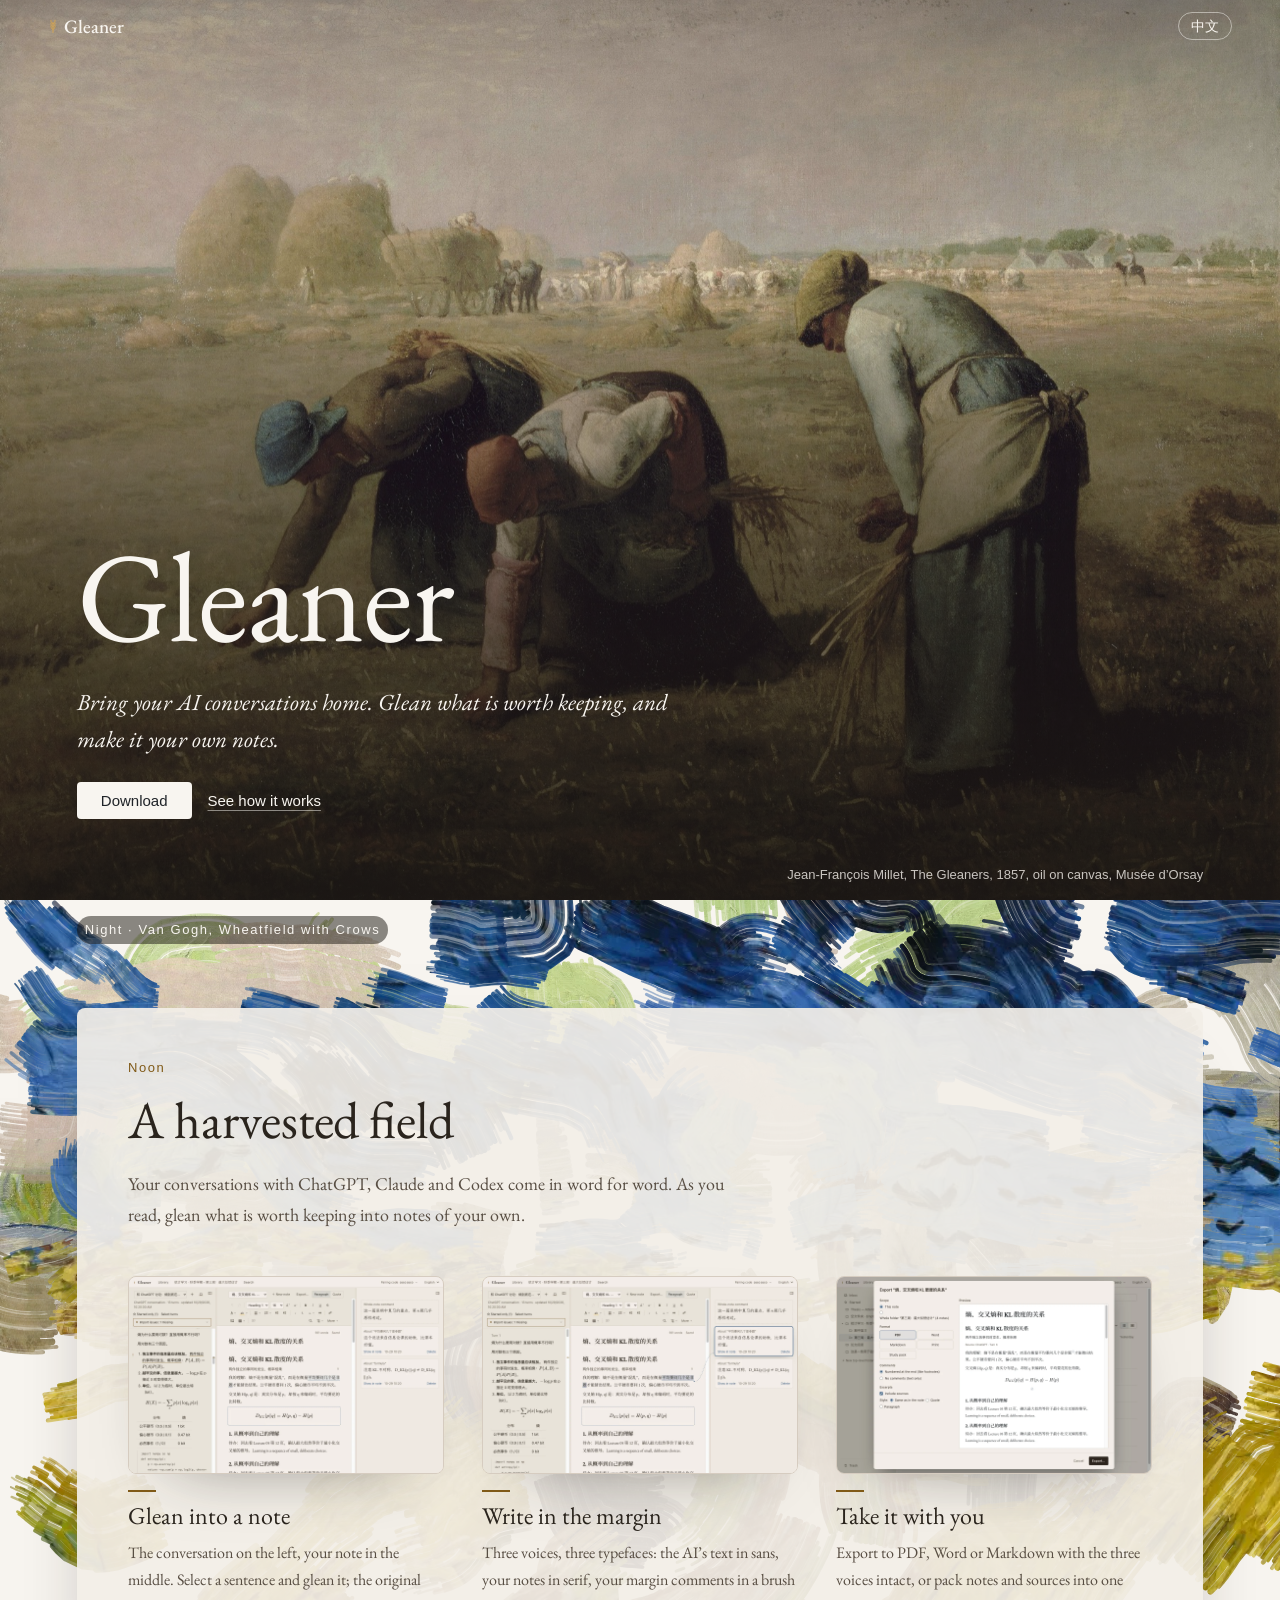
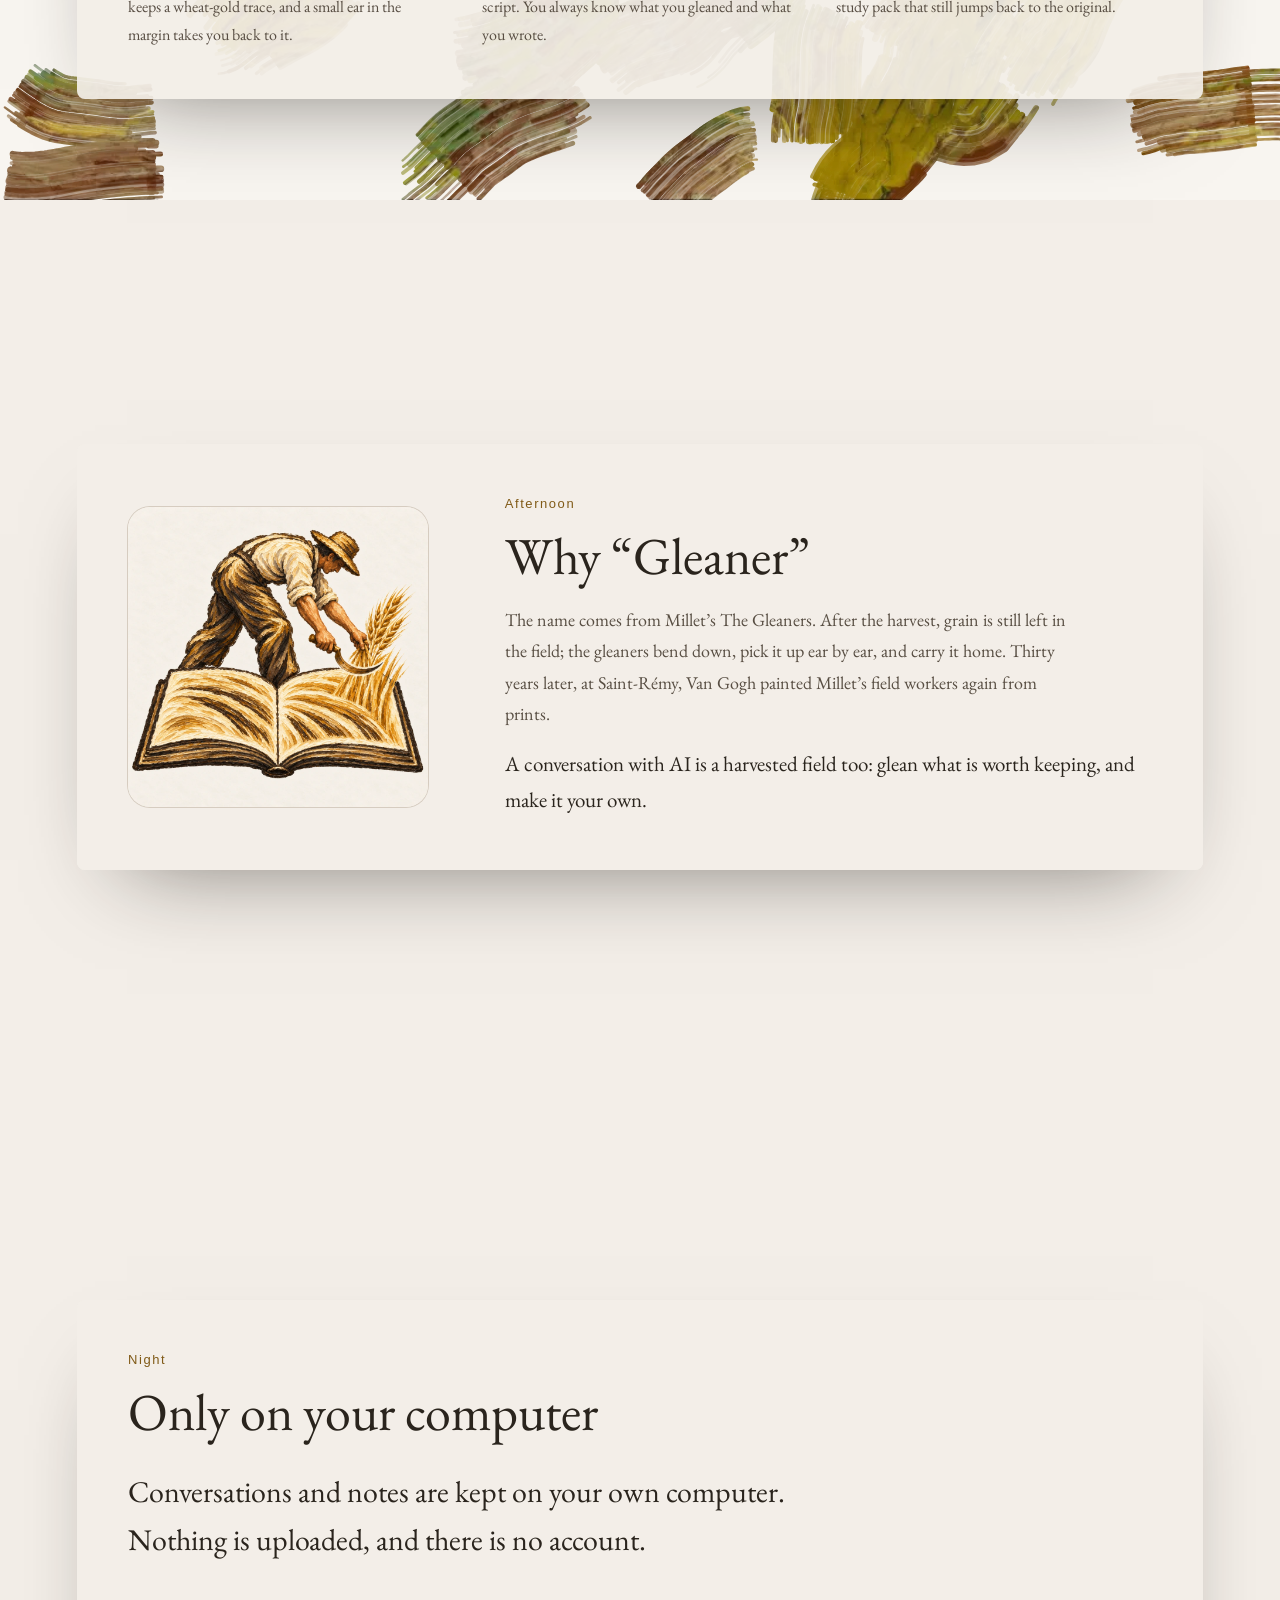
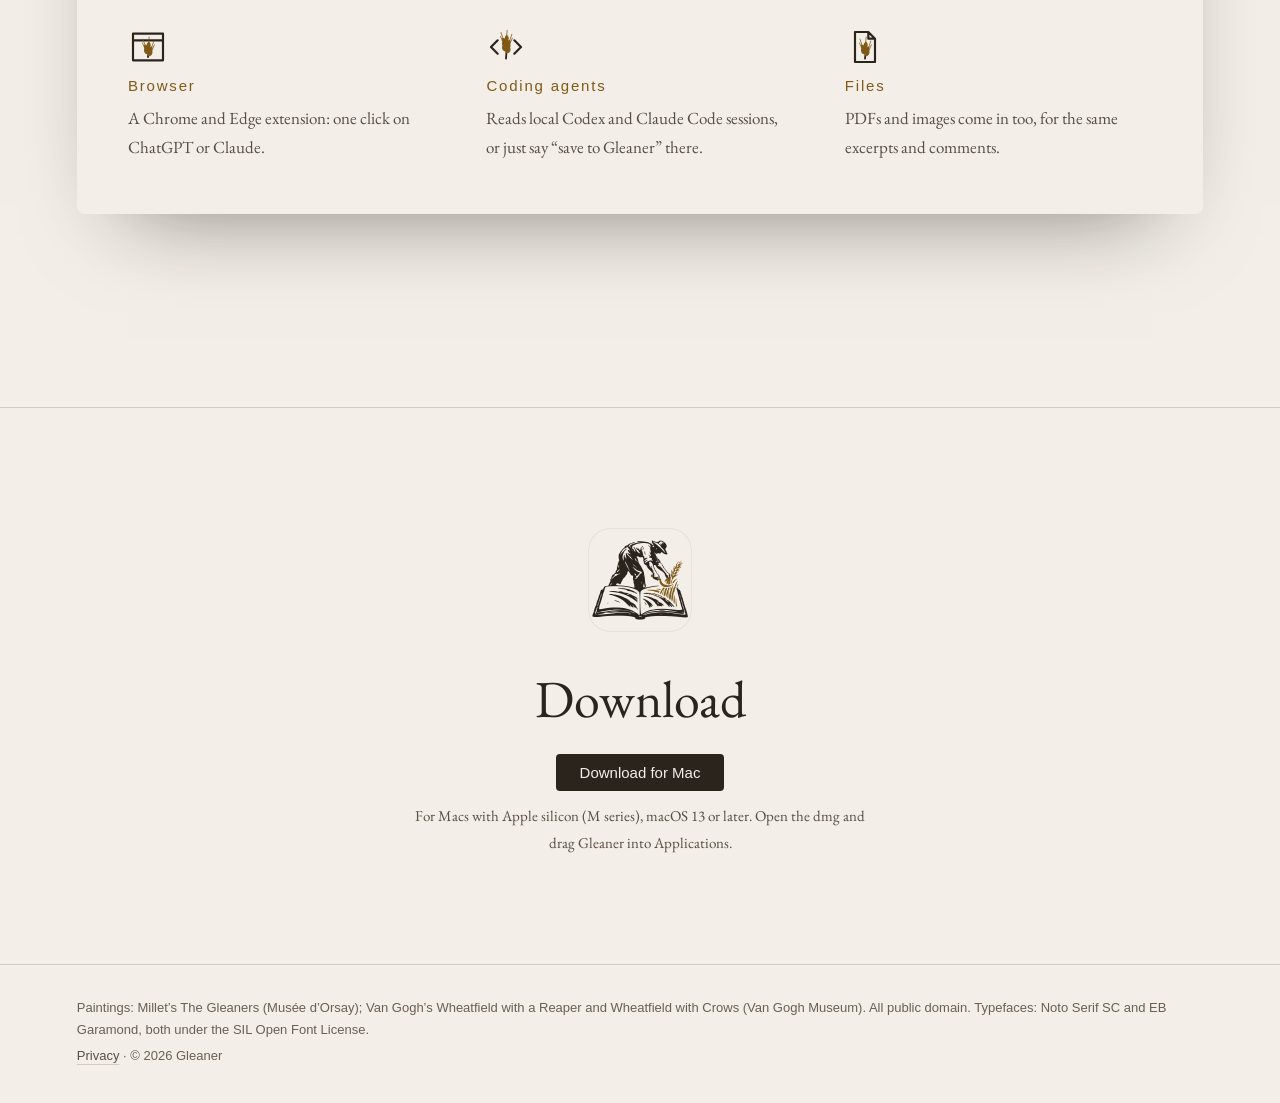
==== index.html @ 87c7005b "Gleaner website and README" ====
<!doctype html>
<html lang="zh-CN" data-lang="zh">
<head>
<meta charset="utf-8">
<meta name="viewport" content="width=device-width, initial-scale=1">
<title>Gleaner · 拾穗</title>
<meta name="description" content="把和 AI 的对话收回来，拾起值得留下的部分，变成你自己的笔记。Bring your AI conversations home. Glean what is worth keeping, and make it your own notes.">
<link rel="icon" type="image/png" href="img/favicon.png">
<link rel="stylesheet" href="fonts.css">
<link rel="stylesheet" href="tokens.css">
<link rel="stylesheet" href="site.css">
<script src="lang.js" defer></script>
<script src="art.js" defer></script>
<script src="site.js" defer></script>
</head>
<body>
<a class="skip" href="#main"><span lang="zh-CN">跳到正文</span><span lang="en">Skip to content</span></a>

<header class="top">
  <a class="mark" href="#top" aria-label="Gleaner">
    <svg class="ear" viewBox="0 0 14 20" aria-hidden="true"><path d="M7 19V5M7 7c-2-1-3-3-3-5M7 7c2-1 3-3 3-5M7 11c-2-1-3-3-3-5M7 11c2-1 3-3 3-5M7 15c-2-1-3-3-3-5M7 15c2-1 3-3 3-5"/></svg>
    <span>Gleaner</span>
  </a>
  <button class="lang" type="button" data-switch>
    <span lang="zh-CN">English</span><span lang="en">中文</span>
  </button>
</header>

<main id="main">
  <!-- ① 画和名字：按访客的当地时间选画，刷毛笔触画出来（D8 第二轮 R5） -->
  <section class="hero" id="top">
    <figure class="plate">
      <img src="img/gleaners.jpg" width="1800" height="1346" alt="">
      <canvas aria-hidden="true"></canvas>
      <span class="light" aria-hidden="true"></span>
      <figcaption data-caption>
        <span lang="zh-CN">让-弗朗索瓦·米勒，《拾穗者》，1857 年，布面油画，奥赛博物馆</span>
        <span lang="en">Jean-François Millet, The Gleaners, 1857, oil on canvas, Musée d’Orsay</span>
      </figcaption>
    </figure>
    <div class="hero-text">
      <h1>Gleaner<span class="sub" lang="zh-CN">拾穗</span></h1>
      <p class="lede">
        <span lang="zh-CN">把和 AI 的对话收回来，<br>拾起值得留下的部分，<br>变成你自己的笔记。</span>
        <span lang="en">Bring your AI conversations home. Glean what is worth keeping, and make it your own notes.</span>
      </p>
      <p class="actions">
        <a class="btn" href="#download"><span lang="zh-CN">下载</span><span lang="en">Download</span></a>
        <a class="link" href="#glean"><span lang="zh-CN">看看怎么用</span><span lang="en">See how it works</span></a>
      </p>
    </div>
  </section>

  <!-- ②③④ 田里的一天：往下滚时画固定在背后，正午、午后、夜三幅依次刷在前一幅上 -->
  <section class="day" id="glean" aria-labelledby="glean-title">
    <div class="day-sticky" aria-hidden="true">
      <canvas></canvas>
      <p class="day-time"></p>
    </div>
    <div class="day-panels">
    <div class="day-panel" data-day="noon">
      <div class="day-card">
        <p class="day-kicker"><span lang="zh-CN">正午</span><span lang="en">Noon</span></p>
        <h2 id="glean-title"><span lang="zh-CN">收割过的田</span><span lang="en">A harvested field</span></h2>
    <p class="intro" data-reveal>
      <span lang="zh-CN">和 ChatGPT、Claude、Codex 的对话，原样收进来。读的时候，把值得留下的拾进自己的笔记。</span>
      <span lang="en">Your conversations with ChatGPT, Claude and Codex come in word for word. As you read, glean what is worth keeping into notes of your own.</span>
    </p>
    <div class="steps">
    <article class="step reveal">
      <button class="shot" type="button">
        <img lang="zh-CN" src="img/gleaned-zh.webp" width="1280" height="800" loading="lazy" alt="左栏是导入的对话，中间是笔记，拾过的句子下面有一道麦金线">
        <img lang="en" src="img/gleaned-en.webp" width="1280" height="800" loading="lazy" alt="The imported conversation on the left, the note in the middle; gleaned sentences carry a wheat-gold line">
      </button>
      <div class="say">
        <h3><span lang="zh-CN">拾进笔记</span><span lang="en">Glean into a note</span></h3>
        <p data-reveal>
          <span lang="zh-CN">左边是原来的对话，中间是你的笔记。选中一句拾进来，原句留一道麦色的光；拾过的地方，页边多一穗麦，随时跳回原文。</span>
          <span lang="en">The conversation on the left, your note in the middle. Select a sentence and glean it; the original keeps a wheat-gold trace, and a small ear in the margin takes you back to it.</span>
        </p>
      </div>
    </article>
    <article class="step reveal">
      <button class="shot" type="button">
        <img lang="zh-CN" src="img/annotations-zh.webp" width="1280" height="800" loading="lazy" alt="右栏是备注，用楷体写在页边，连着笔记里的那一句">
        <img lang="en" src="img/annotations-en.webp" width="1280" height="800" loading="lazy" alt="Comments in the right margin, linked to the sentence they are about">
      </button>
      <div class="say">
        <h3><span lang="zh-CN">写在页边</span><span lang="en">Write in the margin</span></h3>
        <p data-reveal>
          <span lang="zh-CN">三种字各有分工：AI 的原文用黑体，你的笔记用宋体，页边的备注用楷体。一眼就分得清哪些是拾来的，哪些是自己的。</span>
          <span lang="en">Three voices, three typefaces: the AI’s text in sans, your notes in serif, your margin comments in a brush script. You always know what you gleaned and what you wrote.</span>
        </p>
      </div>
    </article>
    <article class="step reveal">
      <button class="shot" type="button">
        <img lang="zh-CN" src="img/export-zh.webp" width="1280" height="800" loading="lazy" alt="导出窗口：左边选格式，右边是排好的预览">
        <img lang="en" src="img/export-en.webp" width="1280" height="800" loading="lazy" alt="The export window: choose a format on the left, a typeset preview on the right">
      </button>
      <div class="say">
        <h3><span lang="zh-CN">带走</span><span lang="en">Take it with you</span></h3>
        <p data-reveal>
          <span lang="zh-CN">导出成 PDF、Word 或 Markdown，三种字跟着走；也可以打包成一个学习笔记包，别人打开还能跳回原文。</span>
          <span lang="en">Export to PDF, Word or Markdown with the three voices intact, or pack notes and sources into one study pack that still jumps back to the original.</span>
        </p>
      </div>
    </article>
    </div>
      </div>
    </div>
    <div class="day-panel" data-day="afternoon">
      <div class="day-card">
        <section class="name reveal" aria-labelledby="name-title">
    <img class="brand" src="img/brand.webp" width="1024" height="1024" loading="lazy" alt="">
    <div>
      <p class="day-kicker"><span lang="zh-CN">午后</span><span lang="en">Afternoon</span></p>
      <h2 id="name-title"><span lang="zh-CN">为什么叫拾穗</span><span lang="en">Why “Gleaner”</span></h2>
      <p class="story" data-reveal>
        <span lang="zh-CN">名字来自米勒的《拾穗者》。收割过后，田里还留着麦穗，拾穗的人弯下腰，一穗一穗拾起来，带回自己的地方。三十年后，梵高在圣雷米照着米勒的版画，又画了一遍田里劳作的人。</span>
        <span lang="en">The name comes from Millet’s The Gleaners. After the harvest, grain is still left in the field; the gleaners bend down, pick it up ear by ear, and carry it home. Thirty years later, at Saint-Rémy, Van Gogh painted Millet’s field workers again from prints.</span>
      </p>
      <p class="story kai" data-reveal>
        <span lang="zh-CN">和 AI 的对话也是一片收割过的田：在这里拾起值得留下的，变成你自己的笔记。</span>
        <span lang="en">A conversation with AI is a harvested field too: glean what is worth keeping, and make it your own.</span>
      </p>
    </div>
        </section>
      </div>
    </div>
    <div class="day-panel" data-day="night">
      <div class="day-card">
        <div class="local reveal">
        <p class="day-kicker"><span lang="zh-CN">夜</span><span lang="en">Night</span></p>
        <h2 id="local-title"><span lang="zh-CN">只在你的电脑上</span><span lang="en">Only on your computer</span></h2>
    <p class="big" data-reveal>
      <span lang="zh-CN">对话和笔记都存在你自己的电脑里，不上传到任何服务器，不需要注册。</span>
      <span lang="en">Conversations and notes are kept on your own computer. Nothing is uploaded, and there is no account.</span>
    </p>
    <ul class="ways">
      <li>
        <svg class="way-icon" viewBox="0 0 24 24" aria-hidden="true"><path class="ic" d="M3 4h18v16H3zM3 8h18"/><g transform="rotate(0 12 18)"><path class="st" d="M12 18Q12.7 14.0 12.3 11.2"/><path class="aw" d="M10.3 11.10l-1.3 -3.8M14.2 12.20l1.3 -3.8"/><path class="aw" d="M10.3 13.40l-1.6 -3.8M14.2 14.50l1.6 -3.8"/><path class="k" style="--i:0" transform="translate(12.45 17.05) rotate(34)" d="M0 0C1.15 -.55 1 -2.3 0 -3.1C-1 -2.3 -1.15 -.55 0 0Z"/><path class="k" style="--i:1" transform="translate(11.85 15.90) rotate(-34)" d="M0 0C1.15 -.55 1 -2.3 0 -3.1C-1 -2.3 -1.15 -.55 0 0Z"/><path class="k" style="--i:2" transform="translate(12.45 14.75) rotate(34)" d="M0 0C1.15 -.55 1 -2.3 0 -3.1C-1 -2.3 -1.15 -.55 0 0Z"/><path class="k" style="--i:3" transform="translate(11.85 13.60) rotate(-34)" d="M0 0C1.15 -.55 1 -2.3 0 -3.1C-1 -2.3 -1.15 -.55 0 0Z"/><path class="k" style="--i:4" transform="translate(12.30 12.40) rotate(4)" d="M0 0C1.15 -.55 1 -2.3 0 -3.1C-1 -2.3 -1.15 -.55 0 0Z"/><path class="aw" d="M12.4 9.40l.3 -3.4"/></g></svg>
        <h3><span lang="zh-CN">浏览器</span><span lang="en">Browser</span></h3>
        <p><span lang="zh-CN">Chrome、Edge 扩展：在 ChatGPT、Claude 网页上点一下导入。</span><span lang="en">A Chrome and Edge extension: one click on ChatGPT or Claude.</span></p>
      </li>
      <li>
        <svg class="way-icon" viewBox="0 0 24 24" aria-hidden="true"><path class="ic" d="M7 8l-4 4 4 4M17 8l4 4-4 4"/><g transform="rotate(0 12 19)"><path class="st" d="M12 19Q12.7 12.5 12.3 7.2"/><path class="aw" d="M10.3 7.10l-1.3 -3.8M14.2 8.20l1.3 -3.8"/><path class="aw" d="M10.3 9.40l-1.6 -3.8M14.2 10.50l1.6 -3.8"/><path class="k" style="--i:0" transform="translate(12.45 15.35) rotate(34)" d="M0 0C1.15 -.55 1 -2.3 0 -3.1C-1 -2.3 -1.15 -.55 0 0Z"/><path class="k" style="--i:1" transform="translate(11.85 14.20) rotate(-34)" d="M0 0C1.15 -.55 1 -2.3 0 -3.1C-1 -2.3 -1.15 -.55 0 0Z"/><path class="k" style="--i:2" transform="translate(12.45 13.05) rotate(34)" d="M0 0C1.15 -.55 1 -2.3 0 -3.1C-1 -2.3 -1.15 -.55 0 0Z"/><path class="k" style="--i:3" transform="translate(11.85 11.90) rotate(-34)" d="M0 0C1.15 -.55 1 -2.3 0 -3.1C-1 -2.3 -1.15 -.55 0 0Z"/><path class="k" style="--i:4" transform="translate(12.45 10.75) rotate(34)" d="M0 0C1.15 -.55 1 -2.3 0 -3.1C-1 -2.3 -1.15 -.55 0 0Z"/><path class="k" style="--i:5" transform="translate(11.85 9.60) rotate(-34)" d="M0 0C1.15 -.55 1 -2.3 0 -3.1C-1 -2.3 -1.15 -.55 0 0Z"/><path class="k" style="--i:6" transform="translate(12.30 8.40) rotate(4)" d="M0 0C1.15 -.55 1 -2.3 0 -3.1C-1 -2.3 -1.15 -.55 0 0Z"/><path class="aw" d="M12.4 5.40l.3 -3.4"/></g></svg>
        <h3><span lang="zh-CN">编程助手</span><span lang="en">Coding agents</span></h3>
        <p><span lang="zh-CN">读本机的 Codex、Claude Code 会话；在里面说"存到拾穗"也行。</span><span lang="en">Reads local Codex and Claude Code sessions, or just say “save to Gleaner” there.</span></p>
      </li>
      <li>
        <svg class="way-icon" viewBox="0 0 24 24" aria-hidden="true"><path class="ic" d="M6 3h8l4 4v14H6zM14 3v4h4"/><g transform="rotate(0 12 19)"><path class="st" d="M12 19Q12.7 14.5 12.3 11.2"/><path class="aw" d="M10.3 11.10l-1.3 -3.8M14.2 12.20l1.3 -3.8"/><path class="aw" d="M10.3 13.40l-1.6 -3.8M14.2 14.50l1.6 -3.8"/><path class="k" style="--i:0" transform="translate(12.45 17.05) rotate(34)" d="M0 0C1.15 -.55 1 -2.3 0 -3.1C-1 -2.3 -1.15 -.55 0 0Z"/><path class="k" style="--i:1" transform="translate(11.85 15.90) rotate(-34)" d="M0 0C1.15 -.55 1 -2.3 0 -3.1C-1 -2.3 -1.15 -.55 0 0Z"/><path class="k" style="--i:2" transform="translate(12.45 14.75) rotate(34)" d="M0 0C1.15 -.55 1 -2.3 0 -3.1C-1 -2.3 -1.15 -.55 0 0Z"/><path class="k" style="--i:3" transform="translate(11.85 13.60) rotate(-34)" d="M0 0C1.15 -.55 1 -2.3 0 -3.1C-1 -2.3 -1.15 -.55 0 0Z"/><path class="k" style="--i:4" transform="translate(12.30 12.40) rotate(4)" d="M0 0C1.15 -.55 1 -2.3 0 -3.1C-1 -2.3 -1.15 -.55 0 0Z"/><path class="aw" d="M12.4 9.40l.3 -3.4"/></g></svg>
        <h3><span lang="zh-CN">文件</span><span lang="en">Files</span></h3>
        <p><span lang="zh-CN">PDF 和图片也能放进来，同样摘录、写备注。</span><span lang="en">PDFs and images come in too, for the same excerpts and comments.</span></p>
      </li>
    </ul>
        </div>
      </div>
    </div>
    </div>
  </section>

  <!-- ⑤ 下载 -->
  <section class="download reveal" id="download" aria-labelledby="download-title">
    <img class="icon" src="img/icon.png" width="1024" height="1024" loading="lazy" alt="">
    <h2 id="download-title"><span lang="zh-CN">下载</span><span lang="en">Download</span></h2>
    <!-- 上线前显示"即将推出"；SITE_LIVE=1 构建时（site/build.mjs）换成下载按钮，直接下载公开发布仓库最新版本的 dmg -->
    <div class="get" data-get>
      <a class="btn" data-releases href="https://github.com/Thomas-Melonesoda/gleaner/releases/latest/download/Gleaner-arm64.dmg"><span lang="zh-CN">下载 Mac 版</span><span lang="en">Download for Mac</span></a>
      <p class="get-note">
        <span lang="zh-CN">适用于 Apple 芯片（M 系列）的 Mac，macOS 13 或更新。下载后打开 dmg，把拾穗拖进"应用程序"。</span>
        <span lang="en">For Macs with Apple silicon (M series), macOS 13 or later. Open the dmg and drag Gleaner into Applications.</span>
      </p>
    </div>
  </section>
</main>

<!-- 点截图放大看：浏览器自带的 <dialog>，按 Esc、点任意处或"关闭"都能关 -->
<dialog class="zoom">
  <img alt="">
  <button class="zoom-close" type="button"><span lang="zh-CN">关闭</span><span lang="en">Close</span></button>
</dialog>

<footer class="foot">
  <p>
    <span lang="zh-CN">画：米勒《拾穗者》（奥赛博物馆）；梵高《麦田与收割者》《麦田群鸦》（梵高博物馆）。均为公共领域。字体：思源宋体、EB Garamond，均为 SIL Open Font License。</span>
    <span lang="en">Paintings: Millet’s The Gleaners (Musée d’Orsay); Van Gogh’s Wheatfield with a Reaper and Wheatfield with Crows (Van Gogh Museum). All public domain. Typefaces: Noto Serif SC and EB Garamond, both under the SIL Open Font License.</span>
  </p>
  <p><a class="link" href="privacy.html"><span lang="zh-CN">隐私说明</span><span lang="en">Privacy</span></a> · © 2026 Gleaner</p>
</footer>
</body>
</html>
---- fonts.css ----
/* noto-serif-sc-[4]-400-normal */
@font-face {
  font-family: 'Noto Serif SC';
  font-style: normal;
  font-display: swap;
  font-weight: 400;
  src: url(./fonts/noto-serif-sc/noto-serif-sc-4-400-normal.woff2) format('woff2');
  unicode-range: U+1f1e9-1f1f5,U+1f1f7-1f1ff,U+1f21a,U+1f232,U+1f234-1f237,U+1f250-1f251,U+1f300,U+1f302-1f308,U+1f30a-1f311,U+1f315,U+1f319-1f320,U+1f324,U+1f327,U+1f32a,U+1f32c-1f32d,U+1f330-1f357,U+1f359-1f37e;
}

/* noto-serif-sc-[5]-400-normal */
@font-face {
  font-family: 'Noto Serif SC';
  font-style: normal;
  font-display: swap;
  font-weight: 400;
  src: url(./fonts/noto-serif-sc/noto-serif-sc-5-400-normal.woff2) format('woff2');
  unicode-range: U+fee3,U+fef3,U+ff03-ff04,U+ff07,U+ff0a,U+ff17-ff19,U+ff1c-ff1d,U+ff20-ff3a,U+ff3c,U+ff3e-ff5b,U+ff5d,U+ff61-ff65,U+ff67-ff6a,U+ff6c,U+ff6f-ff78,U+ff7a-ff7d,U+ff80-ff84,U+ff86,U+ff89-ff8e,U+ff92,U+ff97-ff9b,U+ff9d-ff9f,U+ffe0-ffe4,U+ffe6,U+ffe9,U+ffeb,U+ffed,U+fffc,U+1f004,U+1f170-1f171,U+1f192-1f195,U+1f198-1f19a,U+1f1e6-1f1e8;
}

/* noto-serif-sc-[6]-400-normal */
@font-face {
  font-family: 'Noto Serif SC';
  font-style: normal;
  font-display: swap;
  font-weight: 400;
  src: url(./fonts/noto-serif-sc/noto-serif-sc-6-400-normal.woff2) format('woff2');
  unicode-range: U+f0a7,U+f0b2,U+f0b7,U+f0c9,U+f0d8,U+f0da,U+f0dc-f0dd,U+f0e0,U+f0e6,U+f0eb,U+f0fc,U+f101,U+f104-f105,U+f107,U+f10b,U+f11b,U+f14b,U+f18a,U+f193,U+f1d6-f1d7,U+f244,U+f27a,U+f296,U+f2ae,U+f471,U+f4b3,U+f610-f611,U+f880-f881,U+f8ec,U+f8f5,U+f8ff,U+f901,U+f90a,U+f92c-f92d,U+f934,U+f937,U+f941,U+f965,U+f967,U+f969,U+f96b,U+f96f,U+f974,U+f978-f979,U+f97e,U+f981,U+f98a,U+f98e,U+f997,U+f99c,U+f9b2,U+f9b5,U+f9ba,U+f9be,U+f9ca,U+f9d0-f9d1,U+f9dd,U+f9e0-f9e1,U+f9e4,U+f9f7,U+fa00-fa01,U+fa08,U+fa0a,U+fa11,U+fb01-fb02,U+fdfc,U+fe0e,U+fe30-fe31,U+fe33-fe44,U+fe49-fe52,U+fe54-fe57,U+fe59-fe66,U+fe68-fe6b,U+fe8e,U+fe92-fe93,U+feae,U+feb8,U+fecb-fecc,U+fee0;
}

/* noto-serif-sc-[21]-400-normal */
@font-face {
  font-family: 'Noto Serif SC';
  font-style: normal;
  font-display: swap;
  font-weight: 400;
  src: url(./fonts/noto-serif-sc/noto-serif-sc-21-400-normal.woff2) format('woff2');
  unicode-range: U+9f83,U+9f85-9f8d,U+9f90-9f91,U+9f94-9f96,U+9f98,U+9f9b-9f9c,U+9f9e,U+9fa0,U+9fa2,U+9ff0-9fff,U+a001,U+a007,U+a025,U+a046-a047,U+a057,U+a072,U+a078-a079,U+a083,U+a085,U+a100,U+a118,U+a132,U+a134,U+a1f4,U+a242,U+a4a6,U+a4aa,U+a4b0-a4b1,U+a4b3,U+a9c1-a9c2,U+ac00-ac01,U+ac04,U+ac08,U+ac10-ac11,U+ac13-ac16,U+ac19,U+ac1c-ac1d,U+ac24,U+ac70-ac71,U+ac74,U+ac77-ac78,U+ac80-ac81,U+ac83,U+ac8c,U+ac90,U+ac9f-aca0,U+aca8-aca9,U+acac,U+acb0,U+acbd,U+acc1,U+acc4,U+ace0-ace1,U+ace4,U+ace8,U+acf3,U+acf5,U+acfc-acfd,U+ad00,U+ad0c,U+ad11,U+ad1c,U+ad34,U+ad50,U+ad64,U+ad6c,U+ad70,U+ad74,U+ad7f,U+ad81,U+ad8c,U+adc0,U+adc8,U+addc,U+ade0,U+adf8-adf9,U+adfc,U+ae00,U+ae08-ae09,U+ae0b,U+ae30,U+ae34,U+ae38,U+ae40,U+ae4a,U+ae4c,U+ae54,U+ae68,U+aebc,U+aed8,U+af2c-af2d;
}

/* noto-serif-sc-[22]-400-normal */
@font-face {
  font-family: 'Noto Serif SC';
  font-style: normal;
  font-display: swap;
  font-weight: 400;
  src: url(./fonts/noto-serif-sc/noto-serif-sc-22-400-normal.woff2) format('woff2');
  unicode-range: U+9e30-9e33,U+9e35-9e3b,U+9e3e,U+9e40-9e44,U+9e46-9e4e,U+9e51,U+9e53,U+9e55-9e58,U+9e5a-9e5c,U+9e5e-9e63,U+9e66-9e6e,U+9e71,U+9e73,U+9e75,U+9e78-9e79,U+9e7c-9e7e,U+9e82,U+9e86-9e88,U+9e8b-9e8c,U+9e90-9e91,U+9e93,U+9e95,U+9e97,U+9e9d,U+9ea4-9ea5,U+9ea9-9eaa,U+9eb4-9eb5,U+9eb8-9eba,U+9ebc-9ebf,U+9ec3,U+9ec9,U+9ecd,U+9ed0,U+9ed2-9ed3,U+9ed5-9ed6,U+9ed9,U+9edc-9edd,U+9edf-9ee0,U+9ee2,U+9ee5,U+9ee7-9eea,U+9eef,U+9ef1,U+9ef3-9ef4,U+9ef6,U+9ef9,U+9efb-9efc,U+9efe,U+9f0b,U+9f0d,U+9f10,U+9f14,U+9f17,U+9f19,U+9f22,U+9f29,U+9f2c,U+9f2f,U+9f31,U+9f37,U+9f39,U+9f3d-9f3e,U+9f41,U+9f4a-9f4b,U+9f51-9f52,U+9f61-9f63,U+9f66-9f67,U+9f80-9f81;
}

/* noto-serif-sc-[23]-400-normal */
@font-face {
  font-family: 'Noto Serif SC';
  font-style: normal;
  font-display: swap;
  font-weight: 400;
  src: url(./fonts/noto-serif-sc/noto-serif-sc-23-400-normal.woff2) format('woff2');
  unicode-range: U+9c82-9c83,U+9c85-9c8c,U+9c8e-9c92,U+9c94-9c9b,U+9c9e-9ca3,U+9ca5-9ca7,U+9ca9,U+9cab,U+9cad-9cae,U+9cb1-9cb7,U+9cb9-9cbd,U+9cbf-9cc0,U+9cc3,U+9cc5-9cc7,U+9cc9-9cd1,U+9cd3-9cda,U+9cdc-9cdd,U+9cdf,U+9ce1-9ce3,U+9ce5,U+9ce9,U+9cee-9cef,U+9cf3-9cf4,U+9cf6,U+9cfc-9cfd,U+9d02,U+9d08-9d09,U+9d12,U+9d1b,U+9d1e,U+9d26,U+9d28,U+9d37,U+9d3b,U+9d3f,U+9d51,U+9d59,U+9d5c-9d5d,U+9d5f-9d61,U+9d6c,U+9d70,U+9d72,U+9d7a,U+9d7e,U+9d84,U+9d89,U+9d8f,U+9d92,U+9daf,U+9db4,U+9db8,U+9dbc,U+9dc4,U+9dc7,U+9dc9,U+9dd7,U+9ddf,U+9df2,U+9df9-9dfa,U+9e0a,U+9e11,U+9e1a,U+9e1e,U+9e20,U+9e22,U+9e28-9e2c,U+9e2e-9e2f;
}

/* noto-serif-sc-[24]-400-normal */
@font-face {
  font-family: 'Noto Serif SC';
  font-style: normal;
  font-display: swap;
  font-weight: 400;
  src: url(./fonts/noto-serif-sc/noto-serif-sc-24-400-normal.woff2) format('woff2');
  unicode-range: U+9a80,U+9a83,U+9a85,U+9a88-9a8a,U+9a8d-9a8e,U+9a90,U+9a92-9a93,U+9a95-9a96,U+9a98-9a99,U+9a9b-9aa2,U+9aa5,U+9aa7,U+9aaf-9ab1,U+9ab5-9ab6,U+9ab9-9aba,U+9ac0-9ac4,U+9ac8,U+9acb-9acc,U+9ace-9acf,U+9ad1-9ad2,U+9ad9,U+9adf,U+9ae1,U+9ae3,U+9aea-9aeb,U+9aed-9aef,U+9af4,U+9af9,U+9afb,U+9b03-9b04,U+9b06,U+9b08,U+9b0d,U+9b0f-9b10,U+9b13,U+9b18,U+9b1a,U+9b1f,U+9b22-9b23,U+9b25,U+9b27-9b28,U+9b2a,U+9b2f,U+9b31-9b32,U+9b3b,U+9b43,U+9b46-9b49,U+9b4d-9b4e,U+9b51,U+9b56,U+9b58,U+9b5a,U+9b5c,U+9b5f,U+9b61-9b62,U+9b6f,U+9b77,U+9b80,U+9b88,U+9b8b,U+9b8e,U+9b91,U+9b9f-9ba0,U+9ba8,U+9baa-9bab,U+9bad-9bae,U+9bb0-9bb1,U+9bb8,U+9bc9-9bca,U+9bd3,U+9bd6,U+9bdb,U+9be8,U+9bf0-9bf1,U+9c02,U+9c10,U+9c15,U+9c24,U+9c2d,U+9c32,U+9c39,U+9c3b,U+9c40,U+9c47-9c49,U+9c53,U+9c57,U+9c64,U+9c72,U+9c77-9c78,U+9c7b,U+9c7f-9c80;
}

/* noto-serif-sc-[25]-400-normal */
@font-face {
  font-family: 'Noto Serif SC';
  font-style: normal;
  font-display: swap;
  font-weight: 400;
  src: url(./fonts/noto-serif-sc/noto-serif-sc-25-400-normal.woff2) format('woff2');
  unicode-range: U+98dd,U+98e1-98e2,U+98e7-98ea,U+98ec,U+98ee-98ef,U+98f2,U+98f4,U+98fc-98fe,U+9903,U+9905,U+9908,U+990a,U+990c-990d,U+9913-9914,U+9918,U+991a-991b,U+991e,U+9921,U+9928,U+992c,U+992e,U+9935,U+9938-9939,U+993d-993e,U+9945,U+994b-994c,U+9951-9952,U+9954-9955,U+9957,U+995e,U+9963,U+9966-9969,U+996b-996c,U+996f,U+9974-9975,U+9977-9979,U+997d-997e,U+9980-9981,U+9983-9984,U+9987,U+998a-998b,U+998d-9991,U+9993-9995,U+9997-9998,U+99a5,U+99ab,U+99ad-99ae,U+99b1,U+99b3-99b4,U+99bc,U+99bf,U+99c1,U+99c3-99c6,U+99cc,U+99d0,U+99d2,U+99d5,U+99db,U+99dd,U+99e1,U+99ed,U+99f1,U+99ff,U+9a01,U+9a03-9a04,U+9a0e-9a0f,U+9a11-9a13,U+9a19,U+9a1b,U+9a28,U+9a2b,U+9a30,U+9a32,U+9a37,U+9a40,U+9a45,U+9a4a,U+9a4d-9a4e,U+9a52,U+9a55,U+9a57,U+9a5a-9a5b,U+9a5f,U+9a62,U+9a65,U+9a69,U+9a6b,U+9a6e,U+9a75,U+9a77-9a7a,U+9a7d;
}

/* noto-serif-sc-[26]-400-normal */
@font-face {
  font-family: 'Noto Serif SC';
  font-style: normal;
  font-display: swap;
  font-weight: 400;
  src: url(./fonts/noto-serif-sc/noto-serif-sc-26-400-normal.woff2) format('woff2');
  unicode-range: U+975b-975c,U+9763,U+9765-9766,U+976c-976d,U+9773,U+9776,U+977a,U+977c,U+9784-9785,U+978e-978f,U+9791-9792,U+9794-9795,U+9798,U+979a,U+979e,U+97a3,U+97a5-97a6,U+97a8,U+97ab-97ac,U+97ae-97af,U+97b2,U+97b4,U+97c6,U+97cb-97cc,U+97d3,U+97d8,U+97dc,U+97e1,U+97ea-97eb,U+97ee,U+97fb,U+97fe-97ff,U+9801-9803,U+9805-9806,U+9808,U+980c,U+9810-9814,U+9817-9818,U+981e,U+9820-9821,U+9824,U+9828,U+982b-982d,U+9830,U+9834,U+9838-9839,U+983c,U+9846,U+984d-984f,U+9851-9852,U+9854-9855,U+9857-9858,U+985a-985b,U+9862-9863,U+9865,U+9867,U+986b,U+986f-9871,U+9877-9878,U+987c,U+9880,U+9883,U+9885,U+9889,U+988b-988f,U+9893-9895,U+9899-989b,U+989e-989f,U+98a1-98a2,U+98a5-98a7,U+98a9,U+98af,U+98b1,U+98b6,U+98ba,U+98be,U+98c3-98c4,U+98c6-98c8,U+98cf-98d6,U+98da-98db;
}

/* noto-serif-sc-[27]-400-normal */
@font-face {
  font-family: 'Noto Serif SC';
  font-style: normal;
  font-display: swap;
  font-weight: 400;
  src: url(./fonts/noto-serif-sc/noto-serif-sc-27-400-normal.woff2) format('woff2');
  unicode-range: U+95c4-95ca,U+95cc-95cd,U+95d4-95d6,U+95d8,U+95e1-95e2,U+95e9,U+95f0-95f1,U+95f3,U+95f6,U+95fc,U+95fe-95ff,U+9602-9604,U+9606-960d,U+960f,U+9611-9613,U+9615-9617,U+9619-961b,U+961d,U+9621,U+9628,U+962f,U+963c-963e,U+9641-9642,U+9649,U+9654,U+965b-965f,U+9661,U+9663,U+9665,U+9667-9668,U+966c,U+9670,U+9672-9674,U+9678,U+967a,U+967d,U+9682,U+9685,U+9688,U+968a,U+968d-968e,U+9695,U+9697-9698,U+969e,U+96a0,U+96a3-96a4,U+96a8,U+96aa,U+96b0-96b1,U+96b3-96b4,U+96b7-96b9,U+96bb-96bd,U+96c9,U+96cb,U+96ce,U+96d1-96d2,U+96d6,U+96d9,U+96db-96dc,U+96de,U+96e0,U+96e3,U+96e9,U+96eb,U+96f0-96f2,U+96f9,U+96ff,U+9701-9702,U+9705,U+9708,U+970a,U+970e-970f,U+9711,U+9719,U+9727,U+972a,U+972d,U+9730,U+973d,U+9742,U+9744,U+9748-9749,U+9750-9751,U+975a;
}

/* noto-serif-sc-[28]-400-normal */
@font-face {
  font-family: 'Noto Serif SC';
  font-style: normal;
  font-display: swap;
  font-weight: 400;
  src: url(./fonts/noto-serif-sc/noto-serif-sc-28-400-normal.woff2) format('woff2');
  unicode-range: U+94f5,U+94f7,U+94f9,U+94fb-94fd,U+94ff,U+9503-9504,U+9506-9507,U+9509-950a,U+950d-950f,U+9511-9518,U+951a-9520,U+9522,U+9528-952d,U+9530-953a,U+953c-953f,U+9543-9546,U+9548-9550,U+9552-9555,U+9557-955b,U+955d-9568,U+956a-956d,U+9570-9574,U+9583,U+9586,U+9589,U+958e-958f,U+9591-9592,U+9594,U+9598-9599,U+959e-95a0,U+95a2-95a6,U+95a8-95b2,U+95b4,U+95b8-95c3;
}

/* noto-serif-sc-[29]-400-normal */
@font-face {
  font-family: 'Noto Serif SC';
  font-style: normal;
  font-display: swap;
  font-weight: 400;
  src: url(./fonts/noto-serif-sc/noto-serif-sc-29-400-normal.woff2) format('woff2');
  unicode-range: U+941c-942b,U+942d-942e,U+9432-9433,U+9435,U+9438,U+943a,U+943e,U+9444,U+944a,U+9451-9452,U+945a,U+9462-9463,U+9465,U+9470-9487,U+948a-9492,U+9494-9498,U+949a,U+949c-949d,U+94a1,U+94a3-94a4,U+94a8,U+94aa-94ad,U+94af,U+94b2,U+94b4-94ba,U+94bc-94c0,U+94c4,U+94c6-94db,U+94de-94ec,U+94ee-94f1,U+94f3;
}

/* noto-serif-sc-[30]-400-normal */
@font-face {
  font-family: 'Noto Serif SC';
  font-style: normal;
  font-display: swap;
  font-weight: 400;
  src: url(./fonts/noto-serif-sc/noto-serif-sc-30-400-normal.woff2) format('woff2');
  unicode-range: U+92ec-92ed,U+92f0,U+92f3,U+92f8,U+92fc,U+9304,U+9306,U+9310,U+9312,U+9315,U+9318,U+931a,U+931e,U+9320-9322,U+9324,U+9326-9329,U+932b-932c,U+932f,U+9331-9332,U+9335-9336,U+933e,U+9340-9341,U+934a-9360,U+9362-9363,U+9365-936b,U+936e,U+9375,U+937e,U+9382,U+938a,U+938c,U+938f,U+9393-9394,U+9396-9397,U+939a,U+93a2,U+93a7,U+93ac-93cd,U+93d0-93d1,U+93d6-93d8,U+93de-93df,U+93e1-93e2,U+93e4,U+93f8,U+93fb,U+93fd,U+940e-941a;
}

/* noto-serif-sc-[31]-400-normal */
@font-face {
  font-family: 'Noto Serif SC';
  font-style: normal;
  font-display: swap;
  font-weight: 400;
  src: url(./fonts/noto-serif-sc/noto-serif-sc-31-400-normal.woff2) format('woff2');
  unicode-range: U+9163-9164,U+9169,U+9170,U+9172,U+9174,U+9179-917a,U+917d-917e,U+9182-9183,U+9185,U+918c-918d,U+9190-9191,U+919a,U+919c,U+91a1-91a4,U+91a8,U+91aa-91af,U+91b4-91b5,U+91b8,U+91ba,U+91be,U+91c0-91c1,U+91c6,U+91c8,U+91cb,U+91d0,U+91d2,U+91d7-91d8,U+91dd,U+91e3,U+91e6-91e7,U+91ed,U+91f0,U+91f5,U+91f9,U+9200,U+9205,U+9207-920a,U+920d-920e,U+9210,U+9214-9215,U+921c,U+921e,U+9221,U+9223-9227,U+9229-922a,U+922d,U+9234-9235,U+9237,U+9239-923a,U+923c-9240,U+9244-9246,U+9249,U+924e-924f,U+9251,U+9253,U+9257,U+925b,U+925e,U+9262,U+9264-9266,U+9268,U+926c,U+926f,U+9271,U+927b,U+927e,U+9280,U+9283,U+9285-928a,U+928e,U+9291,U+9293,U+9296,U+9298,U+929c-929d,U+92a8,U+92ab-92ae,U+92b3,U+92b6-92b7,U+92b9,U+92c1,U+92c5-92c6,U+92c8,U+92cc,U+92d0,U+92d2,U+92e4,U+92ea;
}

/* noto-serif-sc-[32]-400-normal */
@font-face {
  font-family: 'Noto Serif SC';
  font-style: normal;
  font-display: swap;
  font-weight: 400;
  src: url(./fonts/noto-serif-sc/noto-serif-sc-32-400-normal.woff2) format('woff2');
  unicode-range: U+9004,U+900b,U+9011,U+9015-9016,U+901e,U+9021,U+9026,U+902d,U+902f,U+9031,U+9035-9036,U+9039-903a,U+9041,U+9044-9046,U+904a,U+904f-9052,U+9054-9055,U+9058-9059,U+905b-905e,U+9060-9062,U+9068-9069,U+906f,U+9072,U+9074,U+9076-907a,U+907c-907d,U+9081,U+9083,U+9085,U+9087-908b,U+908f,U+9095,U+9097,U+9099-909b,U+909d,U+90a0-90a1,U+90a8-90a9,U+90ac,U+90b0,U+90b2-90b4,U+90b6,U+90b8,U+90ba,U+90bd-90be,U+90c3-90c5,U+90c7-90c8,U+90cf-90d0,U+90d3,U+90d5,U+90d7,U+90da-90dc,U+90de,U+90e2,U+90e4,U+90e6-90e7,U+90ea-90eb,U+90ef,U+90f4-90f5,U+90f7,U+90fe-9100,U+9104,U+9109,U+910c,U+9112,U+9114-9115,U+9118,U+911c,U+911e,U+9120,U+9122-9123,U+9127,U+912d,U+912f-9132,U+9139-913a,U+9143,U+9146,U+9149-914a,U+914c,U+914e-9150,U+9154,U+9157,U+915a,U+915d-915e,U+9161-9162;
}

/* noto-serif-sc-[33]-400-normal */
@font-face {
  font-family: 'Noto Serif SC';
  font-style: normal;
  font-display: swap;
  font-weight: 400;
  src: url(./fonts/noto-serif-sc/noto-serif-sc-33-400-normal.woff2) format('woff2');
  unicode-range: U+8e41-8e42,U+8e47,U+8e49-8e4b,U+8e50-8e53,U+8e59-8e5a,U+8e5f-8e60,U+8e64,U+8e69,U+8e6c,U+8e70,U+8e74,U+8e76,U+8e7a-8e7c,U+8e7f,U+8e84-8e85,U+8e87,U+8e89,U+8e8b,U+8e8d,U+8e8f-8e90,U+8e94,U+8e99,U+8e9c,U+8e9e,U+8eaa,U+8eac,U+8eb0,U+8eb6,U+8ec0,U+8ec6,U+8eca-8ece,U+8ed2,U+8eda,U+8edf,U+8ee2,U+8eeb,U+8ef8,U+8efb-8efe,U+8f03,U+8f09,U+8f0b,U+8f12-8f15,U+8f1b,U+8f1d,U+8f1f,U+8f29-8f2a,U+8f2f,U+8f36,U+8f38,U+8f3b,U+8f3e-8f3f,U+8f44-8f45,U+8f49,U+8f4d-8f4e,U+8f5f,U+8f6b,U+8f6d,U+8f71-8f73,U+8f75-8f76,U+8f78-8f7a,U+8f7c,U+8f7e,U+8f81-8f82,U+8f84,U+8f87,U+8f8a-8f8b,U+8f8d-8f8f,U+8f94-8f95,U+8f97-8f9a,U+8fa6,U+8fad-8faf,U+8fb2,U+8fb5-8fb7,U+8fba-8fbc,U+8fbf,U+8fc2,U+8fcb,U+8fcd,U+8fd3,U+8fd5,U+8fd7,U+8fda,U+8fe2-8fe5,U+8fe8-8fe9,U+8fee,U+8ff3-8ff4,U+8ff8,U+8ffa;
}

/* noto-serif-sc-[34]-400-normal */
@font-face {
  font-family: 'Noto Serif SC';
  font-style: normal;
  font-display: swap;
  font-weight: 400;
  src: url(./fonts/noto-serif-sc/noto-serif-sc-34-400-normal.woff2) format('woff2');
  unicode-range: U+8cbd,U+8cbf-8cc4,U+8cc7-8cc8,U+8cca,U+8ccd,U+8cd1,U+8cd3,U+8cdb-8cdc,U+8cde,U+8ce0,U+8ce2-8ce4,U+8ce6-8ce8,U+8cea,U+8ced,U+8cf4,U+8cf8,U+8cfa,U+8cfc-8cfd,U+8d04-8d05,U+8d07-8d08,U+8d0a,U+8d0d,U+8d0f,U+8d13-8d14,U+8d16,U+8d1b,U+8d20,U+8d30,U+8d32-8d33,U+8d36,U+8d3b,U+8d3d,U+8d40,U+8d42-8d43,U+8d45-8d46,U+8d48-8d4a,U+8d4d,U+8d51,U+8d53,U+8d55,U+8d59,U+8d5c-8d5d,U+8d5f,U+8d61,U+8d66-8d67,U+8d6a,U+8d6d,U+8d71,U+8d73,U+8d84,U+8d90-8d91,U+8d94-8d95,U+8d99,U+8da8,U+8daf,U+8db1,U+8db5,U+8db8,U+8dba,U+8dbc,U+8dbf,U+8dc2,U+8dc4,U+8dc6,U+8dcb,U+8dce-8dcf,U+8dd6-8dd7,U+8dda-8ddb,U+8dde,U+8de1,U+8de3-8de4,U+8de9,U+8deb-8dec,U+8df0-8df1,U+8df6-8dfd,U+8e05,U+8e07,U+8e09-8e0a,U+8e0c,U+8e0e,U+8e10,U+8e14,U+8e1d-8e1f,U+8e23,U+8e26,U+8e2b-8e31,U+8e34-8e35,U+8e39-8e3a,U+8e3d,U+8e40;
}

/* noto-serif-sc-[35]-400-normal */
@font-face {
  font-family: 'Noto Serif SC';
  font-style: normal;
  font-display: swap;
  font-weight: 400;
  src: url(./fonts/noto-serif-sc/noto-serif-sc-35-400-normal.woff2) format('woff2');
  unicode-range: U+8b80,U+8b83,U+8b8a,U+8b8c,U+8b90,U+8b93,U+8b99-8b9a,U+8ba0,U+8ba3,U+8ba5-8ba7,U+8baa-8bac,U+8bb4-8bb5,U+8bb7,U+8bb9,U+8bc2-8bc3,U+8bc5,U+8bcb-8bcc,U+8bce-8bd0,U+8bd2-8bd4,U+8bd6,U+8bd8-8bd9,U+8bdc,U+8bdf,U+8be3-8be4,U+8be7-8be9,U+8beb-8bec,U+8bee,U+8bf0,U+8bf2-8bf3,U+8bf6,U+8bf9,U+8bfc-8bfd,U+8bff-8c00,U+8c02,U+8c04,U+8c06-8c07,U+8c0c,U+8c0f,U+8c11-8c12,U+8c14-8c1b,U+8c1d-8c21,U+8c24-8c25,U+8c27,U+8c2a-8c2c,U+8c2e-8c30,U+8c32-8c36,U+8c3f,U+8c47-8c4c,U+8c4e-8c50,U+8c54-8c56,U+8c62,U+8c68,U+8c6c,U+8c73,U+8c78,U+8c7a,U+8c82,U+8c85,U+8c89-8c8a,U+8c8d-8c8e,U+8c90,U+8c93-8c94,U+8c98,U+8c9d-8c9e,U+8ca0-8ca2,U+8ca7-8cac,U+8caf-8cb0,U+8cb3-8cb4,U+8cb6-8cb9,U+8cbb-8cbc;
}

/* noto-serif-sc-[36]-400-normal */
@font-face {
  font-family: 'Noto Serif SC';
  font-style: normal;
  font-display: swap;
  font-weight: 400;
  src: url(./fonts/noto-serif-sc/noto-serif-sc-36-400-normal.woff2) format('woff2');
  unicode-range: U+8a15-8a18,U+8a1a-8a1b,U+8a1d,U+8a1f,U+8a22-8a23,U+8a25,U+8a2b,U+8a2d,U+8a31,U+8a33-8a34,U+8a36-8a38,U+8a3a,U+8a3c,U+8a3e,U+8a40-8a41,U+8a46,U+8a48,U+8a50,U+8a52,U+8a54-8a55,U+8a58,U+8a5b,U+8a5d-8a63,U+8a66,U+8a69-8a6b,U+8a6d-8a6e,U+8a70,U+8a72-8a73,U+8a7a,U+8a85,U+8a87,U+8a8a,U+8a8c-8a8d,U+8a90-8a92,U+8a95,U+8a98,U+8aa0-8aa1,U+8aa3-8aa6,U+8aa8-8aa9,U+8aac-8aae,U+8ab0,U+8ab2,U+8ab8-8ab9,U+8abc,U+8abe-8abf,U+8ac7,U+8acf,U+8ad2,U+8ad6-8ad7,U+8adb-8adc,U+8adf,U+8ae1,U+8ae6-8ae8,U+8aeb,U+8aed-8aee,U+8af1,U+8af3-8af4,U+8af7-8af8,U+8afa,U+8afe,U+8b00-8b02,U+8b07,U+8b0a,U+8b0c,U+8b0e,U+8b10,U+8b17,U+8b19,U+8b1b,U+8b1d,U+8b20-8b21,U+8b26,U+8b28,U+8b2c,U+8b33,U+8b39,U+8b3e-8b3f,U+8b41,U+8b45,U+8b49,U+8b4c,U+8b4f,U+8b57-8b58,U+8b5a,U+8b5c,U+8b5e,U+8b60,U+8b6c,U+8b6f-8b70,U+8b72,U+8b74,U+8b77,U+8b7d;
}

/* noto-serif-sc-[37]-400-normal */
@font-face {
  font-family: 'Noto Serif SC';
  font-style: normal;
  font-display: swap;
  font-weight: 400;
  src: url(./fonts/noto-serif-sc/noto-serif-sc-37-400-normal.woff2) format('woff2');
  unicode-range: U+8882,U+8884-8886,U+8888,U+888f,U+8892-8893,U+889b,U+88a2,U+88a4,U+88a6,U+88a8,U+88aa,U+88ae,U+88b1,U+88b4,U+88b7,U+88bc,U+88c0,U+88c6-88c9,U+88ce-88cf,U+88d1-88d3,U+88d8,U+88db-88dd,U+88df,U+88e1-88e3,U+88e5,U+88e8,U+88ec,U+88f0-88f1,U+88f3-88f4,U+88fc-88fe,U+8900,U+8902,U+8906-8907,U+8909-890c,U+8912-8915,U+8918-891b,U+8921,U+8925,U+892b,U+8930,U+8932,U+8934,U+8936,U+893b,U+893d,U+8941,U+894c,U+8955-8956,U+8959,U+895c,U+895e-8960,U+8966,U+896a,U+896c,U+896f-8970,U+8972,U+897b,U+897e,U+8980,U+8983,U+8985,U+8987-8988,U+898c,U+898f,U+8993,U+8997,U+899a,U+89a1,U+89a7,U+89a9-89aa,U+89b2-89b3,U+89b7,U+89c0,U+89c7,U+89ca-89cc,U+89ce-89d1,U+89d6,U+89da,U+89dc,U+89de,U+89e5,U+89e7,U+89eb,U+89ef,U+89f1,U+89f3-89f4,U+89f8,U+89ff,U+8a01-8a03,U+8a07-8a0a,U+8a0e-8a0f,U+8a13;
}

/* noto-serif-sc-[38]-400-normal */
@font-face {
  font-family: 'Noto Serif SC';
  font-style: normal;
  font-display: swap;
  font-weight: 400;
  src: url(./fonts/noto-serif-sc/noto-serif-sc-38-400-normal.woff2) format('woff2');
  unicode-range: U+86f4,U+86f8-86f9,U+86fb,U+86fe,U+8703,U+8706-870a,U+870d,U+8711-8713,U+871a,U+871e,U+8722-8723,U+8725,U+8729,U+872e,U+8731,U+8734,U+8737,U+873a-873b,U+873e-8740,U+8742,U+8747-8748,U+8753,U+8755,U+8757-8758,U+875d,U+875f,U+8762-8766,U+8768,U+876e,U+8770,U+8772,U+8775,U+8778,U+877b-877e,U+8782,U+8785,U+8788,U+878b,U+8793,U+8797,U+879a,U+879e-87a0,U+87a2-87a3,U+87a8,U+87ab-87ad,U+87af,U+87b3,U+87b5,U+87bd,U+87c0,U+87c4,U+87c6,U+87ca-87cb,U+87d1-87d2,U+87db-87dc,U+87de,U+87e0,U+87e5,U+87ea,U+87ec,U+87ee,U+87f2-87f3,U+87fb,U+87fd-87fe,U+8802-8803,U+8805,U+880a-880b,U+880d,U+8813-8816,U+8819,U+881b,U+881f,U+8821,U+8823,U+8831-8832,U+8835-8836,U+8839,U+883b-883c,U+8844,U+8846,U+884a,U+884e,U+8852-8853,U+8855,U+8859,U+885b,U+885d-885e,U+8862,U+8864,U+8869-886a,U+886e-886f,U+8872,U+8879,U+887d-887f;
}

/* noto-serif-sc-[39]-400-normal */
@font-face {
  font-family: 'Noto Serif SC';
  font-style: normal;
  font-display: swap;
  font-weight: 400;
  src: url(./fonts/noto-serif-sc/noto-serif-sc-39-400-normal.woff2) format('woff2');
  unicode-range: U+8548,U+854e,U+8553,U+8556-8557,U+8559,U+855e,U+8561,U+8564-8565,U+8568-856a,U+856d,U+856f-8570,U+8572,U+8576,U+8579-857b,U+8580,U+8585-8586,U+8588,U+858a,U+858f,U+8591,U+8594,U+8599,U+859c,U+85a2,U+85a4,U+85a6,U+85a8-85a9,U+85ab-85ac,U+85ae,U+85b7-85b9,U+85be,U+85c1,U+85c7,U+85cd,U+85d0,U+85d3,U+85d5,U+85dc-85dd,U+85df-85e0,U+85e5-85e6,U+85e8-85ea,U+85f4,U+85f9,U+85fe-85ff,U+8602,U+8605-8607,U+860a-860b,U+8616,U+8618,U+861a,U+8627,U+8629,U+862d,U+8638,U+863c,U+863f,U+864d,U+864f,U+8652-8655,U+865b-865c,U+865f,U+8662,U+8667,U+866c,U+866e,U+8671,U+8675,U+867a-867c,U+867f,U+868b,U+868d,U+8693,U+869c-869d,U+86a1,U+86a3-86a4,U+86a7-86a9,U+86ac,U+86af-86b1,U+86b4-86b6,U+86ba,U+86c0,U+86c4,U+86c6,U+86c9-86ca,U+86cd-86d1,U+86d4,U+86d8,U+86de-86df,U+86e4,U+86e6,U+86e9,U+86ed,U+86ef-86f3;
}

/* noto-serif-sc-[40]-400-normal */
@font-face {
  font-family: 'Noto Serif SC';
  font-style: normal;
  font-display: swap;
  font-weight: 400;
  src: url(./fonts/noto-serif-sc/noto-serif-sc-40-400-normal.woff2) format('woff2');
  unicode-range: U+83c5,U+83c8-83c9,U+83cb,U+83d1,U+83d3-83d6,U+83d8,U+83db,U+83dd,U+83df,U+83e1,U+83e5,U+83ea-83eb,U+83f0,U+83f4,U+83f8-83f9,U+83fb,U+83fd,U+83ff,U+8401,U+8406,U+840a-840b,U+840f,U+8411,U+8418,U+841c,U+8420,U+8422-8424,U+8426,U+8429,U+842c,U+8438-8439,U+843b-843c,U+843f,U+8446-8447,U+8449,U+844e,U+8451-8452,U+8456,U+8459-845a,U+845c,U+8462,U+8466,U+846d,U+846f-8470,U+8473,U+8476-8478,U+847a,U+847d,U+8484-8485,U+8487,U+8489,U+848c,U+848e,U+8490,U+8493-8494,U+8497,U+849b,U+849e-849f,U+84a1,U+84a5,U+84a8,U+84af,U+84b4,U+84b9-84bf,U+84c1-84c2,U+84c5-84c7,U+84ca-84cb,U+84cd,U+84d0-84d1,U+84d3,U+84d6,U+84df-84e0,U+84e2-84e3,U+84e5-84e7,U+84ee,U+84f3,U+84f6,U+84fa,U+84fc,U+84ff-8500,U+850c,U+8511,U+8514-8515,U+8517-8518,U+851f,U+8523,U+8525-8526,U+8529,U+852b,U+852d,U+8532,U+8534-8535,U+8538-853a,U+853c,U+8543,U+8545;
}

/* noto-serif-sc-[41]-400-normal */
@font-face {
  font-family: 'Noto Serif SC';
  font-style: normal;
  font-display: swap;
  font-weight: 400;
  src: url(./fonts/noto-serif-sc/noto-serif-sc-41-400-normal.woff2) format('woff2');
  unicode-range: U+82bc,U+82be,U+82c0-82c2,U+82c4-82c8,U+82ca-82cc,U+82ce,U+82d0,U+82d2-82d3,U+82d5-82d6,U+82d8-82d9,U+82dc-82de,U+82e0-82e4,U+82e7,U+82e9-82eb,U+82ed-82ee,U+82f3-82f4,U+82f7-82f8,U+82fa-8301,U+8306-8308,U+830c-830d,U+830f,U+8311,U+8313-8315,U+8318,U+831a-831b,U+831d,U+8324,U+8327,U+832a,U+832c-832d,U+832f,U+8331-8334,U+833a-833c,U+8340,U+8343-8345,U+8347-8348,U+834a,U+834c,U+834f,U+8351,U+8356,U+8358-835c,U+835e,U+8360,U+8364-8366,U+8368-836a,U+836c-836e,U+8373,U+8378,U+837b-837d,U+837f-8380,U+8382,U+8388,U+838a-838b,U+8392,U+8394,U+8396,U+8398-8399,U+839b-839c,U+83a0,U+83a2-83a3,U+83a8-83aa,U+83ae-83b0,U+83b3-83b4,U+83b6,U+83b8,U+83ba,U+83bc-83bd,U+83bf-83c0,U+83c2;
}

/* noto-serif-sc-[42]-400-normal */
@font-face {
  font-family: 'Noto Serif SC';
  font-style: normal;
  font-display: swap;
  font-weight: 400;
  src: url(./fonts/noto-serif-sc/noto-serif-sc-42-400-normal.woff2) format('woff2');
  unicode-range: U+8166-8169,U+816b,U+816d,U+8171,U+8173-8174,U+8178,U+817c-817d,U+8182,U+8188,U+8191,U+8198-819b,U+81a0,U+81a3,U+81a5-81a6,U+81a9,U+81b6,U+81ba-81bb,U+81bd,U+81bf,U+81c1,U+81c3,U+81c6,U+81c9-81ca,U+81cc-81cd,U+81d1,U+81d3-81d4,U+81d8,U+81db-81dc,U+81de-81df,U+81e5,U+81e7-81e9,U+81eb-81ec,U+81ee-81ef,U+81f5,U+81f8,U+81fa,U+81fc,U+81fe,U+8200-8202,U+8204,U+8208-820a,U+820e-8210,U+8216-8218,U+821b-821c,U+8221-8224,U+8226-8228,U+822b,U+822d,U+822f,U+8232-8234,U+8237-8238,U+823a-823b,U+823e,U+8244,U+8249,U+824b,U+824f,U+8259-825a,U+825f,U+8266,U+8268,U+826e,U+8271,U+8276-8279,U+827d,U+827f,U+8283-8284,U+8288-828a,U+828d-8291,U+8293-8294,U+8296-8298,U+829f-82a1,U+82a3-82a4,U+82a7-82ab,U+82ae,U+82b0,U+82b2,U+82b4-82b6;
}

/* noto-serif-sc-[43]-400-normal */
@font-face {
  font-family: 'Noto Serif SC';
  font-style: normal;
  font-display: swap;
  font-weight: 400;
  src: url(./fonts/noto-serif-sc/noto-serif-sc-43-400-normal.woff2) format('woff2');
  unicode-range: U+8016,U+8018-8019,U+801c,U+801e,U+8026-802a,U+8031,U+8034-8035,U+8037,U+8043,U+804b,U+804d,U+8052,U+8056,U+8059,U+805e,U+8061,U+8068-8069,U+806e-8074,U+8076-8078,U+807c-8080,U+8082,U+8084-8085,U+8088,U+808f,U+8093,U+809c,U+809f,U+80ab,U+80ad-80ae,U+80b1,U+80b6-80b8,U+80bc-80bd,U+80c2,U+80c4,U+80ca,U+80cd,U+80d1,U+80d4,U+80d7,U+80d9-80db,U+80dd,U+80e0,U+80e4-80e5,U+80e7-80ed,U+80ef-80f1,U+80f3-80f4,U+80fc,U+8101,U+8104-8105,U+8107-8108,U+810c-810e,U+8112-8115,U+8117-8119,U+811b-811f,U+8121-8130,U+8132-8134,U+8137,U+8139,U+813f-8140,U+8142,U+8146,U+8148,U+814d-814e,U+8151,U+8153,U+8158-815a,U+815e,U+8160;
}

/* noto-serif-sc-[44]-400-normal */
@font-face {
  font-family: 'Noto Serif SC';
  font-style: normal;
  font-display: swap;
  font-weight: 400;
  src: url(./fonts/noto-serif-sc/noto-serif-sc-44-400-normal.woff2) format('woff2');
  unicode-range: U+7ef0-7ef2,U+7ef6,U+7efa-7efb,U+7efe,U+7f01-7f04,U+7f08,U+7f0a-7f12,U+7f17,U+7f19,U+7f1b-7f1c,U+7f1f,U+7f21-7f23,U+7f25-7f28,U+7f2a-7f33,U+7f35-7f37,U+7f3d,U+7f42,U+7f44-7f45,U+7f4c-7f4d,U+7f52,U+7f54,U+7f58-7f59,U+7f5d,U+7f5f-7f61,U+7f63,U+7f65,U+7f68,U+7f70-7f71,U+7f73-7f75,U+7f77,U+7f79,U+7f7d-7f7e,U+7f85-7f86,U+7f88-7f89,U+7f8b-7f8c,U+7f90-7f91,U+7f94-7f96,U+7f98-7f9b,U+7f9d,U+7f9f,U+7fa3,U+7fa7-7fa9,U+7fac-7fb2,U+7fb4,U+7fb6,U+7fb8,U+7fbc,U+7fbf-7fc0,U+7fc3,U+7fca,U+7fcc,U+7fce,U+7fd2,U+7fd5,U+7fd9-7fdb,U+7fdf,U+7fe3,U+7fe5-7fe7,U+7fe9,U+7feb-7fec,U+7fee-7fef,U+7ff1,U+7ff3-7ff4,U+7ff9-7ffa,U+7ffe,U+8004,U+8006,U+800b,U+800e,U+8011-8012,U+8014;
}

/* noto-serif-sc-[45]-400-normal */
@font-face {
  font-family: 'Noto Serif SC';
  font-style: normal;
  font-display: swap;
  font-weight: 400;
  src: url(./fonts/noto-serif-sc/noto-serif-sc-45-400-normal.woff2) format('woff2');
  unicode-range: U+7dd2,U+7dd4,U+7dd6-7dd8,U+7dda-7de0,U+7de2-7de6,U+7de8-7ded,U+7def,U+7df1-7df5,U+7df7,U+7df9,U+7dfb-7dfc,U+7dfe-7e02,U+7e04,U+7e08-7e0b,U+7e12,U+7e1b,U+7e1e,U+7e20,U+7e22-7e23,U+7e26,U+7e29,U+7e2b,U+7e2e-7e2f,U+7e31,U+7e37,U+7e39-7e3e,U+7e40,U+7e43-7e44,U+7e46-7e47,U+7e4a-7e4b,U+7e4d-7e4e,U+7e51,U+7e54-7e56,U+7e58-7e5b,U+7e5d-7e5e,U+7e61,U+7e66-7e67,U+7e69-7e6b,U+7e6d,U+7e70,U+7e73,U+7e77,U+7e79,U+7e7b-7e7d,U+7e81-7e82,U+7e8c-7e8d,U+7e8f,U+7e92-7e94,U+7e96,U+7e98,U+7e9a-7e9c,U+7e9e-7e9f,U+7ea1,U+7ea3,U+7ea5,U+7ea8-7ea9,U+7eab,U+7ead-7eae,U+7eb0,U+7ebb,U+7ebe,U+7ec0-7ec2,U+7ec9,U+7ecb-7ecc,U+7ed0,U+7ed4,U+7ed7,U+7edb,U+7ee0-7ee2,U+7ee5-7ee6,U+7ee8,U+7eeb;
}

/* noto-serif-sc-[46]-400-normal */
@font-face {
  font-family: 'Noto Serif SC';
  font-style: normal;
  font-display: swap;
  font-weight: 400;
  src: url(./fonts/noto-serif-sc/noto-serif-sc-46-400-normal.woff2) format('woff2');
  unicode-range: U+7ce8,U+7cec,U+7cf0,U+7cf5-7cf9,U+7cfc,U+7cfe,U+7d00,U+7d04-7d0b,U+7d0d,U+7d10-7d14,U+7d17-7d19,U+7d1b-7d1f,U+7d21,U+7d24-7d26,U+7d28-7d2a,U+7d2c-7d2e,U+7d30-7d31,U+7d33,U+7d35-7d36,U+7d38-7d3a,U+7d40,U+7d42-7d44,U+7d46,U+7d4b-7d4c,U+7d4f,U+7d51,U+7d54-7d56,U+7d58,U+7d5b-7d5c,U+7d5e,U+7d61-7d63,U+7d66,U+7d68,U+7d6a-7d6c,U+7d6f,U+7d71-7d73,U+7d75-7d77,U+7d79-7d7a,U+7d7e,U+7d81,U+7d84-7d8b,U+7d8d,U+7d8f,U+7d91,U+7d94,U+7d96,U+7d98-7d9a,U+7d9c-7da0,U+7da2,U+7da6,U+7daa-7db1,U+7db4-7db8,U+7dba-7dbf,U+7dc1,U+7dc4,U+7dc7-7dc8,U+7dca-7dcd,U+7dcf,U+7dd1;
}

/* noto-serif-sc-[47]-400-normal */
@font-face {
  font-family: 'Noto Serif SC';
  font-style: normal;
  font-display: swap;
  font-weight: 400;
  src: url(./fonts/noto-serif-sc/noto-serif-sc-47-400-normal.woff2) format('woff2');
  unicode-range: U+7bd3-7bd4,U+7bd9-7bda,U+7bdd,U+7be0-7be1,U+7be4-7be6,U+7be9-7bea,U+7bef,U+7bf4,U+7bf6,U+7bfc,U+7bfe,U+7c01,U+7c03,U+7c07-7c08,U+7c0a-7c0d,U+7c0f,U+7c11,U+7c15-7c16,U+7c19,U+7c1e-7c21,U+7c23-7c24,U+7c26,U+7c28-7c33,U+7c35,U+7c37-7c3b,U+7c3d-7c3e,U+7c40-7c41,U+7c43,U+7c47-7c48,U+7c4c,U+7c50,U+7c53-7c54,U+7c59,U+7c5f-7c60,U+7c63-7c65,U+7c6c,U+7c6e,U+7c72,U+7c74,U+7c79-7c7a,U+7c7c,U+7c81-7c82,U+7c84-7c85,U+7c88,U+7c8a-7c91,U+7c93-7c96,U+7c99,U+7c9b-7c9e,U+7ca0-7ca2,U+7ca6-7ca9,U+7cac,U+7caf-7cb3,U+7cb5-7cb7,U+7cba-7cbd,U+7cbf-7cc2,U+7cc5,U+7cc7-7cc9,U+7ccc-7ccd,U+7cd7,U+7cdc,U+7cde,U+7ce0,U+7ce4-7ce5,U+7ce7;
}

/* noto-serif-sc-[48]-400-normal */
@font-face {
  font-family: 'Noto Serif SC';
  font-style: normal;
  font-display: swap;
  font-weight: 400;
  src: url(./fonts/noto-serif-sc/noto-serif-sc-48-400-normal.woff2) format('woff2');
  unicode-range: U+7ae6,U+7af4-7af7,U+7afa-7afb,U+7afd-7b0a,U+7b0c,U+7b0e-7b0f,U+7b13,U+7b15-7b16,U+7b18-7b19,U+7b1e-7b20,U+7b22-7b25,U+7b29-7b2b,U+7b2d-7b2e,U+7b30-7b3b,U+7b3e-7b3f,U+7b41-7b42,U+7b44-7b47,U+7b4a,U+7b4c-7b50,U+7b58,U+7b5a,U+7b5c,U+7b60,U+7b66-7b67,U+7b69,U+7b6c-7b6f,U+7b72-7b76,U+7b7b-7b7d,U+7b7f,U+7b82,U+7b85,U+7b87,U+7b8b-7b96,U+7b98-7b99,U+7b9b-7b9f,U+7ba2-7ba4,U+7ba6-7bac,U+7bae-7bb0,U+7bb4,U+7bb7-7bb9,U+7bbb,U+7bc0-7bc1,U+7bc3-7bc4,U+7bc6,U+7bc8-7bcc,U+7bd1;
}

/* noto-serif-sc-[49]-400-normal */
@font-face {
  font-family: 'Noto Serif SC';
  font-style: normal;
  font-display: swap;
  font-weight: 400;
  src: url(./fonts/noto-serif-sc/noto-serif-sc-49-400-normal.woff2) format('woff2');
  unicode-range: U+798b-798e,U+7992,U+7994-7995,U+7997-7998,U+799a-799c,U+799f,U+79a3-79a6,U+79a8-79ac,U+79ae-79b1,U+79b3-79b5,U+79b8,U+79ba,U+79bf,U+79c2,U+79c6,U+79c8,U+79cf,U+79d5-79d6,U+79dd-79de,U+79e3,U+79e7-79e8,U+79eb,U+79ed,U+79f4,U+79f7-79f8,U+79fa,U+79fe,U+7a02-7a03,U+7a05,U+7a0a,U+7a14,U+7a17,U+7a19,U+7a1c,U+7a1e-7a1f,U+7a23,U+7a25-7a26,U+7a2c,U+7a2e,U+7a30-7a32,U+7a36-7a37,U+7a39,U+7a3c,U+7a40,U+7a42,U+7a47,U+7a49,U+7a4c-7a4f,U+7a51,U+7a55,U+7a5b,U+7a5d-7a5e,U+7a62-7a63,U+7a66,U+7a68-7a69,U+7a6b,U+7a70,U+7a78,U+7a80,U+7a85-7a88,U+7a8a,U+7a90,U+7a93-7a96,U+7a98,U+7a9b-7a9c,U+7a9e,U+7aa0-7aa1,U+7aa3,U+7aa8-7aaa,U+7aac-7ab0,U+7ab3,U+7ab8,U+7aba,U+7abd-7abf,U+7ac4-7ac5,U+7ac7-7ac8,U+7aca,U+7ad1-7ad2,U+7ada-7add,U+7ae1,U+7ae4;
}

/* noto-serif-sc-[50]-400-normal */
@font-face {
  font-family: 'Noto Serif SC';
  font-style: normal;
  font-display: swap;
  font-weight: 400;
  src: url(./fonts/noto-serif-sc/noto-serif-sc-50-400-normal.woff2) format('woff2');
  unicode-range: U+784c,U+784e-7854,U+7856-7857,U+7859-785a,U+7865,U+7869-786a,U+786d,U+786f,U+7876-7877,U+787c,U+787e-787f,U+7881,U+7887-7889,U+7893-7894,U+7898-789e,U+78a1,U+78a3,U+78a5,U+78a9,U+78ad,U+78b2,U+78b4,U+78b6,U+78b9-78ba,U+78bc,U+78bf,U+78c3,U+78c9,U+78cb,U+78d0-78d2,U+78d4,U+78d9-78da,U+78dc,U+78de,U+78e1,U+78e5-78e6,U+78ea,U+78ec,U+78ef,U+78f1-78f2,U+78f4,U+78fa-78fb,U+78fe,U+7901-7902,U+7905,U+7907,U+7909,U+790b-790c,U+790e,U+7910,U+7913,U+7919-791b,U+791e-791f,U+7921,U+7924,U+7926,U+792a-792b,U+7934,U+7936,U+7939,U+793b,U+793d,U+7940,U+7942-7943,U+7945-7947,U+7949-794a,U+794c,U+794e-7951,U+7953-7955,U+7957-795a,U+795c,U+795f-7960,U+7962,U+7964,U+7966-7967,U+7969,U+796b,U+796f,U+7972,U+7974,U+7979,U+797b-797c,U+797e-7980,U+7982,U+7986-7987,U+7989-798a;
}

/* noto-serif-sc-[51]-400-normal */
@font-face {
  font-family: 'Noto Serif SC';
  font-style: normal;
  font-display: swap;
  font-weight: 400;
  src: url(./fonts/noto-serif-sc/noto-serif-sc-51-400-normal.woff2) format('woff2');
  unicode-range: U+7722,U+7726,U+7728,U+772b-7730,U+7732-7736,U+7739-773a,U+773d-773f,U+7743,U+7746-7747,U+774c-774f,U+7751-7752,U+7758-775a,U+775c-775e,U+7762,U+7765-7766,U+7768-776a,U+776c-776d,U+7771-7772,U+777a,U+777c-777e,U+7780,U+7785,U+7787,U+778b-778d,U+778f-7791,U+7793,U+779e-77a0,U+77a2,U+77a5,U+77ad,U+77af,U+77b4-77b7,U+77bd-77c0,U+77c2,U+77c5,U+77c7,U+77cd,U+77d6-77d7,U+77d9-77da,U+77dd-77de,U+77e7,U+77ea,U+77ec,U+77ef,U+77f8,U+77fb,U+77fd-77fe,U+7800,U+7803,U+7806,U+7809,U+780f-7812,U+7815,U+7817-7818,U+781a-781f,U+7821-7823,U+7825-7827,U+7829,U+782b-7830,U+7832-7833,U+7835,U+7837,U+7839-783c,U+783e,U+7841-7844,U+7847-7849,U+784b;
}

/* noto-serif-sc-[52]-400-normal */
@font-face {
  font-family: 'Noto Serif SC';
  font-style: normal;
  font-display: swap;
  font-weight: 400;
  src: url(./fonts/noto-serif-sc/noto-serif-sc-52-400-normal.woff2) format('woff2');
  unicode-range: U+7613-7619,U+761b-761d,U+761f-7622,U+7625,U+7627-762a,U+762e-7630,U+7632-7635,U+7638-763a,U+763c-763d,U+763f-7640,U+7642-7643,U+7647-7648,U+764d-764e,U+7652,U+7654,U+7658,U+765a,U+765c,U+765e-765f,U+7661-7663,U+7665,U+7669,U+766c,U+766e-766f,U+7671-7673,U+7675-7676,U+7678-767a,U+767f,U+7681,U+7683,U+7688,U+768a-768c,U+768e,U+7690-7692,U+7695,U+7698,U+769a-769b,U+769d-76a0,U+76a2,U+76a4-76a7,U+76ab-76ac,U+76af-76b0,U+76b2,U+76b4-76b5,U+76ba-76bb,U+76bf,U+76c2-76c3,U+76c5,U+76c9,U+76cc-76ce,U+76dc-76de,U+76e1-76ea,U+76f1,U+76f9-76fb,U+76fd,U+76ff-7700,U+7703-7704,U+7707-7708,U+770c-770f,U+7712,U+7714,U+7716,U+7719-771b,U+771e,U+7721;
}

/* noto-serif-sc-[53]-400-normal */
@font-face {
  font-family: 'Noto Serif SC';
  font-style: normal;
  font-display: swap;
  font-weight: 400;
  src: url(./fonts/noto-serif-sc/noto-serif-sc-53-400-normal.woff2) format('woff2');
  unicode-range: U+750d,U+750f,U+7511,U+7513,U+7515,U+7517,U+7519,U+7521-7527,U+752a,U+752c-752d,U+752f,U+7534,U+7536,U+753a,U+753e,U+7540,U+7544,U+7547-754b,U+754d-754e,U+7550-7553,U+7556-7557,U+755a-755b,U+755d-755e,U+7560,U+7562,U+7564,U+7566-7568,U+756b-756c,U+756f-7573,U+7575,U+7579-757c,U+757e-757f,U+7581-7584,U+7587,U+7589-758e,U+7590,U+7592,U+7594,U+7596,U+7599-759a,U+759d,U+759f-75a0,U+75a3,U+75a5,U+75a8,U+75ac-75ad,U+75b0-75b1,U+75b3-75b5,U+75b8,U+75bd,U+75c1-75c4,U+75c8-75ca,U+75cc-75cd,U+75d4,U+75d6,U+75d9,U+75de,U+75e0,U+75e2-75e4,U+75e6-75ea,U+75f1-75f3,U+75f7,U+75f9-75fa,U+75fc,U+75fe-7601,U+7603,U+7605-7606,U+7608-760e,U+7610-7612;
}

/* noto-serif-sc-[54]-400-normal */
@font-face {
  font-family: 'Noto Serif SC';
  font-style: normal;
  font-display: swap;
  font-weight: 400;
  src: url(./fonts/noto-serif-sc/noto-serif-sc-54-400-normal.woff2) format('woff2');
  unicode-range: U+73f0,U+73f2,U+73f4-73f5,U+73f7,U+73f9-73fa,U+73fc-73fd,U+73ff-7402,U+7404,U+7407-7408,U+740a-740f,U+7418,U+741a-741c,U+741e,U+7424-7425,U+7428-7429,U+742c-7430,U+7432,U+7435-7436,U+7438-743b,U+743e-7441,U+7443-7446,U+7448,U+744a-744b,U+7452,U+7457,U+745b,U+745d,U+7460,U+7462-7465,U+7467-746a,U+746d,U+746f,U+7471,U+7473-7474,U+7477,U+747a,U+747e,U+7481-7482,U+7484,U+7486,U+7488-748b,U+748e-748f,U+7493,U+7498,U+749a,U+749c-74a0,U+74a3,U+74a6,U+74a9-74aa,U+74ae,U+74b0-74b2,U+74b6,U+74b8-74ba,U+74bd,U+74bf,U+74c1,U+74c3,U+74c5,U+74c8,U+74ca,U+74cc,U+74cf,U+74d1-74d2,U+74d4-74d5,U+74d8-74db,U+74de-74e0,U+74e2,U+74e4-74e5,U+74e7-74e9,U+74ee-74ef,U+74f4,U+74ff,U+7501,U+7503,U+7505,U+7508;
}

/* noto-serif-sc-[55]-400-normal */
@font-face {
  font-family: 'Noto Serif SC';
  font-style: normal;
  font-display: swap;
  font-weight: 400;
  src: url(./fonts/noto-serif-sc/noto-serif-sc-55-400-normal.woff2) format('woff2');
  unicode-range: U+72e6,U+72e8,U+72ef-72f0,U+72f2-72f4,U+72f6-72f7,U+72f9-72fb,U+72fd,U+7300-7304,U+7307,U+730a-730c,U+7313-7317,U+731d-7322,U+7327,U+7329,U+732c-732d,U+7330-7331,U+7333,U+7335-7337,U+7339,U+733d-733e,U+7340,U+7342,U+7344-7345,U+734a,U+734d-7350,U+7352,U+7355,U+7357,U+7359,U+735f-7360,U+7362-7363,U+7365,U+7368,U+736c-736d,U+736f-7370,U+7372,U+7374-7376,U+7378,U+737a-737b,U+737d-737e,U+7382-7383,U+7386,U+7388,U+738a,U+738c-7393,U+7395,U+7397-739a,U+739c,U+739e,U+73a0-73a3,U+73a5-73a8,U+73aa,U+73ad,U+73b1,U+73b3,U+73b6-73b7,U+73b9,U+73c2,U+73c5-73c9,U+73cc,U+73ce-73d0,U+73d2,U+73d6,U+73d9,U+73db-73de,U+73e3,U+73e5-73ea,U+73ee-73ef;
}

/* noto-serif-sc-[56]-400-normal */
@font-face {
  font-family: 'Noto Serif SC';
  font-style: normal;
  font-display: swap;
  font-weight: 400;
  src: url(./fonts/noto-serif-sc/noto-serif-sc-56-400-normal.woff2) format('woff2');
  unicode-range: U+71a8,U+71af,U+71b1-71bc,U+71be,U+71c1-71c2,U+71c4,U+71c8-71cb,U+71ce-71d0,U+71d2,U+71d4,U+71d9-71da,U+71dc,U+71df-71e0,U+71e6-71e8,U+71ea,U+71ed-71ee,U+71f4,U+71f6,U+71f9,U+71fb-71fc,U+71ff-7200,U+7207,U+720c-720d,U+7210,U+7216,U+721a-721e,U+7223,U+7228,U+722b,U+722d-722e,U+7230,U+7232,U+723a-723c,U+723e-7242,U+7246,U+724b,U+724d-724e,U+7252,U+7256,U+7258,U+725a,U+725c-725d,U+7260,U+7264-7266,U+726a,U+726c,U+726e-726f,U+7271,U+7273-7274,U+7278,U+727b,U+727d-727e,U+7281-7282,U+7284,U+7287,U+728a,U+728d,U+728f,U+7292,U+729b,U+729f-72a0,U+72a7,U+72ad-72ae,U+72b0-72b5,U+72b7-72b8,U+72ba-72be,U+72c0-72c1,U+72c3,U+72c5-72c6,U+72c8,U+72cc-72ce,U+72d2,U+72d6,U+72db,U+72dd-72df,U+72e1,U+72e5;
}

/* noto-serif-sc-[57]-400-normal */
@font-face {
  font-family: 'Noto Serif SC';
  font-style: normal;
  font-display: swap;
  font-weight: 400;
  src: url(./fonts/noto-serif-sc/noto-serif-sc-57-400-normal.woff2) format('woff2');
  unicode-range: U+700b,U+700d,U+7015,U+7018,U+701b,U+701d-701f,U+7023,U+7026-7028,U+702c,U+702e-7030,U+7035,U+7037,U+7039-703a,U+703c-703e,U+7044,U+7049-704b,U+704f,U+7051,U+7058,U+705a,U+705c-705e,U+7061,U+7064,U+7066,U+706c,U+707d,U+7080-7081,U+7085-7086,U+708a,U+708f,U+7091,U+7094-7095,U+7098-7099,U+709c-709d,U+709f,U+70a4,U+70a9-70aa,U+70af-70b2,U+70b4-70b7,U+70bb,U+70c0,U+70c3,U+70c7,U+70cb,U+70ce-70cf,U+70d4,U+70d9-70da,U+70dc-70dd,U+70e0,U+70e9,U+70ec,U+70f7,U+70fa,U+70fd,U+70ff,U+7104,U+7108-7109,U+710c,U+7110,U+7113-7114,U+7116-7118,U+711c,U+711e,U+7120,U+712e-712f,U+7131,U+713c,U+7142,U+7144-7147,U+7149-714b,U+7150,U+7152,U+7155-7156,U+7159-715a,U+715c,U+7161,U+7165-7166,U+7168-7169,U+716d,U+7173-7174,U+7176,U+7178,U+717a,U+717d,U+717f-7180,U+7184,U+7186-7188,U+7192,U+7198,U+719c,U+71a0,U+71a4-71a5;
}

/* noto-serif-sc-[58]-400-normal */
@font-face {
  font-family: 'Noto Serif SC';
  font-style: normal;
  font-display: swap;
  font-weight: 400;
  src: url(./fonts/noto-serif-sc/noto-serif-sc-58-400-normal.woff2) format('woff2');
  unicode-range: U+6ed9,U+6edb,U+6edd,U+6edf-6ee0,U+6ee2,U+6ee6,U+6eea,U+6eec,U+6eee-6eef,U+6ef2-6ef3,U+6ef7-6efa,U+6efe,U+6f01,U+6f03,U+6f08-6f09,U+6f15-6f16,U+6f19,U+6f22-6f25,U+6f28-6f2a,U+6f2c-6f2d,U+6f2f,U+6f32,U+6f36-6f38,U+6f3f,U+6f43-6f46,U+6f48,U+6f4b,U+6f4e-6f4f,U+6f51,U+6f54-6f57,U+6f59-6f5b,U+6f5e-6f5f,U+6f61,U+6f64-6f67,U+6f69-6f6c,U+6f6f-6f72,U+6f74-6f76,U+6f78-6f7e,U+6f80-6f83,U+6f86,U+6f89,U+6f8b-6f8d,U+6f90,U+6f92,U+6f94,U+6f97-6f98,U+6f9b,U+6fa3-6fa5,U+6fa7,U+6faa,U+6faf,U+6fb1,U+6fb4,U+6fb6,U+6fb9,U+6fc1-6fcb,U+6fd1-6fd3,U+6fd5,U+6fdb,U+6fde-6fe1,U+6fe4,U+6fe9,U+6feb-6fec,U+6fee-6ff1,U+6ffa,U+6ffe,U+7005-7006,U+7009;
}

/* noto-serif-sc-[59]-400-normal */
@font-face {
  font-family: 'Noto Serif SC';
  font-style: normal;
  font-display: swap;
  font-weight: 400;
  src: url(./fonts/noto-serif-sc/noto-serif-sc-59-400-normal.woff2) format('woff2');
  unicode-range: U+6dc3,U+6dc5-6dc6,U+6dc9,U+6dcc,U+6dcf,U+6dd2-6dd3,U+6dd6,U+6dd9-6dde,U+6de0,U+6de4,U+6de6,U+6de8-6dea,U+6dec,U+6def-6df0,U+6df5-6df6,U+6df8,U+6dfa,U+6dfc,U+6e03-6e04,U+6e07-6e09,U+6e0b-6e0c,U+6e0e,U+6e11,U+6e13,U+6e15-6e16,U+6e19-6e1b,U+6e1e-6e1f,U+6e22,U+6e25-6e27,U+6e2b-6e2c,U+6e36-6e37,U+6e39-6e3a,U+6e3c-6e41,U+6e44-6e45,U+6e47,U+6e49-6e4b,U+6e4d-6e4e,U+6e51,U+6e53-6e55,U+6e5c-6e5f,U+6e61-6e63,U+6e65-6e67,U+6e6a-6e6b,U+6e6d-6e70,U+6e72-6e74,U+6e76-6e78,U+6e7c,U+6e80-6e82,U+6e86-6e87,U+6e89,U+6e8d,U+6e8f,U+6e96,U+6e98,U+6e9d-6e9f,U+6ea1,U+6ea5-6ea7,U+6eab,U+6eb1-6eb2,U+6eb4,U+6eb7,U+6ebb-6ebd,U+6ebf-6ec6,U+6ec8-6ec9,U+6ecc,U+6ecf-6ed0,U+6ed3-6ed4,U+6ed7-6ed8;
}

/* noto-serif-sc-[60]-400-normal */
@font-face {
  font-family: 'Noto Serif SC';
  font-style: normal;
  font-display: swap;
  font-weight: 400;
  src: url(./fonts/noto-serif-sc/noto-serif-sc-60-400-normal.woff2) format('woff2');
  unicode-range: U+6cb1-6cb2,U+6cb4-6cb5,U+6cb7,U+6cba,U+6cbc-6cbd,U+6cc1-6cc3,U+6cc5-6cc7,U+6cd0-6cd4,U+6cd6-6cd7,U+6cd9-6cda,U+6cde-6ce0,U+6ce4,U+6ce6,U+6ce9,U+6ceb-6cef,U+6cf1-6cf2,U+6cf6-6cf7,U+6cfa,U+6cfe,U+6d03-6d05,U+6d07-6d08,U+6d0a,U+6d0c,U+6d0e-6d11,U+6d13-6d14,U+6d16,U+6d18-6d1a,U+6d1c,U+6d1f,U+6d22-6d23,U+6d26-6d29,U+6d2b,U+6d2e-6d30,U+6d33,U+6d35-6d36,U+6d38-6d3a,U+6d3c,U+6d3f,U+6d42-6d44,U+6d48-6d49,U+6d4d,U+6d50,U+6d52,U+6d54,U+6d56-6d58,U+6d5a-6d5c,U+6d5e,U+6d60-6d61,U+6d63-6d65,U+6d67,U+6d6c-6d6d,U+6d6f,U+6d75,U+6d7b-6d7d,U+6d87,U+6d8a,U+6d8e,U+6d90-6d9a,U+6d9c-6da0,U+6da2-6da3,U+6da7,U+6daa-6dac,U+6dae,U+6db3-6db4,U+6db6,U+6db8,U+6dbc,U+6dbf,U+6dc2;
}

/* noto-serif-sc-[61]-400-normal */
@font-face {
  font-family: 'Noto Serif SC';
  font-style: normal;
  font-display: swap;
  font-weight: 400;
  src: url(./fonts/noto-serif-sc/noto-serif-sc-61-400-normal.woff2) format('woff2');
  unicode-range: U+6b83-6b86,U+6b89,U+6b8d,U+6b91-6b93,U+6b95,U+6b97-6b98,U+6b9a-6b9b,U+6b9e,U+6ba1-6ba4,U+6ba9-6baa,U+6bad,U+6baf-6bb0,U+6bb2-6bb3,U+6bba-6bbd,U+6bc0,U+6bc2,U+6bc6,U+6bca-6bcc,U+6bce,U+6bd0-6bd1,U+6bd3,U+6bd6-6bd8,U+6bda,U+6be1,U+6be6,U+6bec,U+6bf1,U+6bf3-6bf5,U+6bf9,U+6bfd,U+6c05-6c08,U+6c0d,U+6c10,U+6c15-6c1a,U+6c21,U+6c23-6c26,U+6c29-6c2d,U+6c30-6c33,U+6c35-6c37,U+6c39-6c3a,U+6c3c-6c3f,U+6c46,U+6c4a-6c4c,U+6c4e-6c50,U+6c54,U+6c56,U+6c59-6c5c,U+6c5e,U+6c63,U+6c67-6c69,U+6c6b,U+6c6d,U+6c6f,U+6c72-6c74,U+6c78-6c7a,U+6c7c,U+6c84-6c87,U+6c8b-6c8c,U+6c8f,U+6c91,U+6c93-6c96,U+6c98,U+6c9a,U+6c9d,U+6ca2-6ca4,U+6ca8-6ca9,U+6cac-6cae;
}

/* noto-serif-sc-[62]-400-normal */
@font-face {
  font-family: 'Noto Serif SC';
  font-style: normal;
  font-display: swap;
  font-weight: 400;
  src: url(./fonts/noto-serif-sc/noto-serif-sc-62-400-normal.woff2) format('woff2');
  unicode-range: U+69fe-6a01,U+6a06,U+6a09,U+6a0b,U+6a11,U+6a13,U+6a17-6a19,U+6a1b,U+6a1e,U+6a23,U+6a28-6a29,U+6a2b,U+6a2f-6a30,U+6a35,U+6a38-6a40,U+6a46-6a48,U+6a4a-6a4b,U+6a4e,U+6a50,U+6a52,U+6a5b,U+6a5e,U+6a62,U+6a65-6a67,U+6a6b,U+6a79,U+6a7c,U+6a7e-6a7f,U+6a84,U+6a86,U+6a8e,U+6a90-6a91,U+6a94,U+6a97,U+6a9c,U+6a9e,U+6aa0,U+6aa2,U+6aa4,U+6aa9,U+6aab,U+6aae-6ab0,U+6ab2-6ab3,U+6ab5,U+6ab7-6ab8,U+6aba-6abb,U+6abd,U+6abf,U+6ac2-6ac4,U+6ac6,U+6ac8,U+6acc,U+6ace,U+6ad2-6ad3,U+6ad8-6adc,U+6adf-6ae0,U+6ae4-6ae5,U+6ae7-6ae8,U+6afb,U+6b04-6b05,U+6b0d-6b13,U+6b16-6b17,U+6b19,U+6b24-6b25,U+6b2c,U+6b37-6b39,U+6b3b,U+6b3d,U+6b43,U+6b46,U+6b4e,U+6b50,U+6b53-6b54,U+6b58-6b59,U+6b5b,U+6b60,U+6b69,U+6b6d,U+6b6f-6b70,U+6b73-6b74,U+6b77-6b7a,U+6b80-6b82;
}

/* noto-serif-sc-[63]-400-normal */
@font-face {
  font-family: 'Noto Serif SC';
  font-style: normal;
  font-display: swap;
  font-weight: 400;
  src: url(./fonts/noto-serif-sc/noto-serif-sc-63-400-normal.woff2) format('woff2');
  unicode-range: U+68d3,U+68d7,U+68dd,U+68df,U+68e1,U+68e3-68e4,U+68e6-68ed,U+68ef-68f0,U+68f2,U+68f4,U+68f6-68f7,U+68f9,U+68fb-68fd,U+68ff-6902,U+6906-6908,U+690b,U+6910,U+691a-691c,U+691f-6920,U+6924-6925,U+692a,U+692d,U+6934,U+6939,U+693c-6945,U+694a-694b,U+6952-6954,U+6957,U+6959,U+695b,U+695d,U+695f,U+6962-6964,U+6966,U+6968-696c,U+696e-696f,U+6971,U+6973-6974,U+6978-6979,U+697d,U+697f-6980,U+6985,U+6987-698a,U+698d-698e,U+6994-6999,U+699b,U+69a3-69a4,U+69a6-69a7,U+69ab,U+69ad-69ae,U+69b1,U+69b7,U+69bb-69bc,U+69c1,U+69c3-69c5,U+69c7,U+69ca-69ce,U+69d0-69d1,U+69d3-69d4,U+69d7-69da,U+69e0,U+69e4,U+69e6,U+69ec-69ed,U+69f1-69f3,U+69f8,U+69fa-69fc;
}

/* noto-serif-sc-[64]-400-normal */
@font-face {
  font-family: 'Noto Serif SC';
  font-style: normal;
  font-display: swap;
  font-weight: 400;
  src: url(./fonts/noto-serif-sc/noto-serif-sc-64-400-normal.woff2) format('woff2');
  unicode-range: U+678b-678d,U+678f,U+6792-6793,U+6796,U+6798,U+679e-67a1,U+67a5,U+67a7-67a9,U+67ac-67ad,U+67b0-67b1,U+67b3,U+67b5,U+67b7,U+67b9,U+67bb-67bc,U+67c0-67c1,U+67c3,U+67c5-67ca,U+67d1-67d2,U+67d7-67d9,U+67dd-67df,U+67e2-67e4,U+67e6-67e9,U+67f0,U+67f5,U+67f7-67f8,U+67fa-67fb,U+67fd-67fe,U+6800-6801,U+6803-6804,U+6806,U+6809-680a,U+680c,U+680e,U+6812,U+681d-681f,U+6822,U+6824-6829,U+682b-682d,U+6831-6835,U+683b,U+683e,U+6840-6841,U+6844-6845,U+6849,U+684e,U+6853,U+6855-6856,U+685c-685d,U+685f-6862,U+6864,U+6866-6868,U+686b,U+686f,U+6872,U+6874,U+6877,U+687f,U+6883,U+6886,U+688f,U+689b,U+689f-68a0,U+68a2-68a3,U+68b1,U+68b6,U+68b9-68ba,U+68bc-68bf,U+68c1-68c4,U+68c6,U+68c8,U+68ca,U+68cc,U+68d0-68d1;
}

/* noto-serif-sc-[65]-400-normal */
@font-face {
  font-family: 'Noto Serif SC';
  font-style: normal;
  font-display: swap;
  font-weight: 400;
  src: url(./fonts/noto-serif-sc/noto-serif-sc-65-400-normal.woff2) format('woff2');
  unicode-range: U+6631,U+6633-6634,U+6636,U+663a-663b,U+663d,U+6641,U+6644-6645,U+6649,U+664c,U+664f,U+6654,U+6659,U+665b,U+665d-665e,U+6660-6667,U+6669,U+666b-666c,U+6671,U+6673,U+6677-6679,U+667c,U+6680-6681,U+6684-6685,U+6688-6689,U+668b-668e,U+6690,U+6692,U+6695,U+6698,U+669a,U+669d,U+669f-66a0,U+66a2-66a3,U+66a6,U+66aa-66ab,U+66b1-66b2,U+66b5,U+66b8-66b9,U+66bb,U+66be,U+66c1,U+66c6-66c9,U+66cc,U+66d5-66d8,U+66da-66dc,U+66de-66e2,U+66e8-66ea,U+66ec,U+66f1,U+66f3,U+66f7,U+66fa,U+66fd,U+6702,U+6705,U+670a,U+670f-6710,U+6713,U+6715,U+6719,U+6722-6723,U+6725-6727,U+6729,U+672d-672e,U+6732-6733,U+6736,U+6739,U+673b,U+673f,U+6744,U+6748,U+674c-674d,U+6753,U+6755,U+6762,U+6767,U+6769-676c,U+676e,U+6772-6773,U+6775,U+6777,U+677a-677d,U+6782-6783,U+6787,U+678a;
}

/* noto-serif-sc-[66]-400-normal */
@font-face {
  font-family: 'Noto Serif SC';
  font-style: normal;
  font-display: swap;
  font-weight: 400;
  src: url(./fonts/noto-serif-sc/noto-serif-sc-66-400-normal.woff2) format('woff2');
  unicode-range: U+64f1-64f2,U+64f4,U+64f7-64f8,U+64fa,U+64fc,U+64fe-64ff,U+6503,U+6509,U+650f,U+6514,U+6518,U+651c-651e,U+6522-6525,U+652a-652c,U+652e,U+6530-6532,U+6534-6535,U+6537-6538,U+653a,U+653c-653d,U+6542,U+6549-654b,U+654d-654e,U+6553-6555,U+6557-6558,U+655d,U+6564,U+6569,U+656b,U+656d-656f,U+6571,U+6573,U+6575-6576,U+6578-657e,U+6581-6583,U+6585-6586,U+6589,U+658e-658f,U+6592-6593,U+6595-6596,U+659b,U+659d,U+659f-65a1,U+65a3,U+65ab-65ac,U+65b2,U+65b6-65b7,U+65ba-65bb,U+65be-65c0,U+65c2-65c4,U+65c6-65c8,U+65cc,U+65ce,U+65d0,U+65d2-65d3,U+65d6,U+65db,U+65dd,U+65e1,U+65e3,U+65ee-65f0,U+65f3-65f5,U+65f8,U+65fb-65fc,U+65fe-6600,U+6603,U+6607,U+6609,U+660b,U+6610-6611,U+6619-661a,U+661c-661e,U+6621,U+6624,U+6626,U+662a-662c,U+662e,U+6630;
}

/* noto-serif-sc-[67]-400-normal */
@font-face {
  font-family: 'Noto Serif SC';
  font-style: normal;
  font-display: swap;
  font-weight: 400;
  src: url(./fonts/noto-serif-sc/noto-serif-sc-67-400-normal.woff2) format('woff2');
  unicode-range: U+63b8-63bc,U+63be,U+63c0,U+63c3-63c4,U+63c6,U+63c8,U+63cd-63ce,U+63d1,U+63d6,U+63da-63db,U+63de,U+63e0,U+63e3,U+63e9-63ea,U+63ee,U+63f2,U+63f5-63fa,U+63fc,U+63fe-6400,U+6406,U+640b-640d,U+6410,U+6414,U+6416-6417,U+641b,U+6420-6423,U+6425-6428,U+642a,U+6431-6432,U+6434-6437,U+643d-6442,U+6445,U+6448,U+6450-6452,U+645b-645f,U+6462,U+6465,U+6468,U+646d,U+646f-6471,U+6473,U+6477,U+6479-647d,U+6482-6485,U+6487-6488,U+648c,U+6490,U+6493,U+6496-649a,U+649d,U+64a0,U+64a5,U+64ab-64ac,U+64b1-64b7,U+64b9-64bb,U+64be-64c1,U+64c4,U+64c7,U+64c9-64cb,U+64d0,U+64d4,U+64d7-64d8,U+64da,U+64de,U+64e0-64e2,U+64e4,U+64e9,U+64ec,U+64f0;
}

/* noto-serif-sc-[68]-400-normal */
@font-face {
  font-family: 'Noto Serif SC';
  font-style: normal;
  font-display: swap;
  font-weight: 400;
  src: url(./fonts/noto-serif-sc/noto-serif-sc-68-400-normal.woff2) format('woff2');
  unicode-range: U+622c,U+622e-6230,U+6232,U+6238,U+623b,U+623d-623e,U+6243,U+6246,U+6248-6249,U+624c,U+6255,U+6259,U+625e,U+6260-6261,U+6265-6266,U+626a,U+6271,U+627a,U+627c-627d,U+6283,U+6286,U+6289,U+628e,U+6294,U+629c,U+629e-629f,U+62a1,U+62a8,U+62ba-62bb,U+62bf,U+62c2,U+62c4,U+62c8,U+62ca-62cb,U+62cf,U+62d1,U+62d7,U+62d9-62da,U+62dd,U+62e0-62e1,U+62e3-62e4,U+62e7,U+62eb,U+62ee,U+62f0,U+62f4-62f6,U+6308,U+630a-630e,U+6310,U+6312-6313,U+6317,U+6319,U+631b,U+631d-631f,U+6322,U+6326,U+6329,U+6331-6332,U+6334-6337,U+6339,U+633b-633c,U+633e-6340,U+6343,U+6347,U+634b-634e,U+6354,U+635c-635d,U+6368-6369,U+636d,U+636f-6372,U+6376,U+637a-637b,U+637d,U+6382-6383,U+6387,U+638a-638b,U+638d-638e,U+6391,U+6393-6397,U+6399,U+639b,U+639e-639f,U+63a1,U+63a3-63a4,U+63ac-63ae,U+63b1-63b5;
}

/* noto-serif-sc-[69]-400-normal */
@font-face {
  font-family: 'Noto Serif SC';
  font-style: normal;
  font-display: swap;
  font-weight: 400;
  src: url(./fonts/noto-serif-sc/noto-serif-sc-69-400-normal.woff2) format('woff2');
  unicode-range: U+60ed-60ee,U+60f0-60f1,U+60f4,U+60f6,U+60fa,U+6100,U+6106,U+610d-610e,U+6112,U+6114-6115,U+6119,U+611c,U+6120,U+6122-6123,U+6126,U+6128-6130,U+6136-6137,U+613a,U+613d-613e,U+6144,U+6146-6147,U+614a-614b,U+6151,U+6153,U+6158,U+615a,U+615c-615d,U+615f,U+6161,U+6163-6165,U+616b-616c,U+616e,U+6171,U+6173-6177,U+617e,U+6182,U+6187,U+618a,U+618d-618e,U+6190-6191,U+6194,U+6199-619a,U+619c,U+619f,U+61a1,U+61a3-61a4,U+61a7-61a9,U+61ab-61ad,U+61b2-61b3,U+61b5-61b7,U+61ba-61bb,U+61bf,U+61c3-61c4,U+61c6-61c7,U+61c9-61cb,U+61d0-61d1,U+61d3-61d4,U+61d7,U+61da,U+61df-61e1,U+61e6,U+61ee,U+61f0,U+61f2,U+61f6-61f8,U+61fa,U+61fc-61fe,U+6200,U+6206-6207,U+6209,U+620b,U+620d-620e,U+6213-6215,U+6217,U+6219,U+621b-6223,U+6225-6226;
}

/* noto-serif-sc-[70]-400-normal */
@font-face {
  font-family: 'Noto Serif SC';
  font-style: normal;
  font-display: swap;
  font-weight: 400;
  src: url(./fonts/noto-serif-sc/noto-serif-sc-70-400-normal.woff2) format('woff2');
  unicode-range: U+5fc4,U+5fc9,U+5fcb,U+5fce-5fd6,U+5fda-5fde,U+5fe1-5fe2,U+5fe4-5fe5,U+5fea,U+5fed-5fee,U+5ff1-5ff3,U+5ff6,U+5ff8,U+5ffb,U+5ffe-5fff,U+6002-6006,U+600a,U+600d,U+600f,U+6014,U+6019,U+601b,U+6020,U+6023,U+6026,U+6029,U+602b,U+602e-602f,U+6031,U+6033,U+6035,U+6039,U+603f,U+6041-6043,U+6046,U+604f,U+6053-6054,U+6058-605b,U+605d-605e,U+6060,U+6063,U+6065,U+6067,U+606a-606c,U+6075,U+6078-6079,U+607b,U+607d,U+607f,U+6083,U+6085-6087,U+608a,U+608c,U+608e-608f,U+6092-6093,U+6095-6097,U+609b-609d,U+60a2,U+60a7,U+60a9-60ab,U+60ad,U+60af-60b1,U+60b3-60b6,U+60b8,U+60bb,U+60bd-60be,U+60c0-60c3,U+60c6-60c9,U+60cb,U+60ce,U+60d3-60d4,U+60d7-60db,U+60dd,U+60e1-60e4,U+60e6,U+60ea,U+60ec;
}

/* noto-serif-sc-[71]-400-normal */
@font-face {
  font-family: 'Noto Serif SC';
  font-style: normal;
  font-display: swap;
  font-weight: 400;
  src: url(./fonts/noto-serif-sc/noto-serif-sc-71-400-normal.woff2) format('woff2');
  unicode-range: U+5e98,U+5e9b,U+5e9d,U+5ea0-5ea5,U+5ea8,U+5eab,U+5eaf,U+5eb3,U+5eb5-5eb6,U+5eb9,U+5ebe,U+5ec1-5ec3,U+5ec6,U+5ec8,U+5ecb-5ecc,U+5ed1-5ed2,U+5ed4,U+5ed9-5edb,U+5edd,U+5edf-5ee0,U+5ee2-5ee3,U+5ee8,U+5eea,U+5eec,U+5eef-5ef0,U+5ef3-5ef4,U+5ef8,U+5efb-5efc,U+5efe-5eff,U+5f01,U+5f07,U+5f0b-5f0e,U+5f10-5f12,U+5f14,U+5f1a,U+5f22,U+5f28-5f29,U+5f2c-5f2d,U+5f35-5f36,U+5f38,U+5f3b-5f43,U+5f45-5f4a,U+5f4c-5f4e,U+5f50,U+5f54,U+5f56-5f59,U+5f5b-5f5f,U+5f61,U+5f63,U+5f65,U+5f67-5f68,U+5f6b,U+5f6e-5f6f,U+5f72-5f78,U+5f7a,U+5f7e-5f7f,U+5f82-5f83,U+5f87,U+5f89-5f8a,U+5f8d,U+5f91,U+5f93,U+5f95,U+5f98-5f99,U+5f9c,U+5f9e,U+5fa0,U+5fa6-5fa9,U+5fac-5fad,U+5faf,U+5fb3-5fb5,U+5fb9,U+5fbc;
}

/* noto-serif-sc-[72]-400-normal */
@font-face {
  font-family: 'Noto Serif SC';
  font-style: normal;
  font-display: swap;
  font-weight: 400;
  src: url(./fonts/noto-serif-sc/noto-serif-sc-72-400-normal.woff2) format('woff2');
  unicode-range: U+5d26-5d27,U+5d2e-5d34,U+5d3c-5d3e,U+5d41-5d44,U+5d46-5d48,U+5d4a-5d4b,U+5d4e,U+5d50,U+5d52,U+5d55-5d58,U+5d5a-5d5d,U+5d68-5d69,U+5d6b-5d6c,U+5d6f,U+5d74,U+5d7f,U+5d82-5d89,U+5d8b-5d8c,U+5d8f,U+5d92-5d93,U+5d99,U+5d9d,U+5db2,U+5db6-5db7,U+5dba,U+5dbc-5dbd,U+5dc2-5dc3,U+5dc6-5dc7,U+5dc9,U+5dcc,U+5dd2,U+5dd4,U+5dd6-5dd8,U+5ddb-5ddc,U+5de3,U+5ded,U+5def,U+5df3,U+5df6,U+5dfa-5dfd,U+5dff-5e00,U+5e07,U+5e0f,U+5e11,U+5e13-5e14,U+5e19-5e1b,U+5e22,U+5e25,U+5e28,U+5e2a,U+5e2f-5e31,U+5e33-5e34,U+5e36,U+5e39-5e3c,U+5e3e,U+5e40,U+5e44,U+5e46-5e48,U+5e4c,U+5e4f,U+5e53-5e54,U+5e57,U+5e59,U+5e5b,U+5e5e-5e5f,U+5e61,U+5e63,U+5e6a-5e6b,U+5e75,U+5e77,U+5e79-5e7a,U+5e7e,U+5e80-5e81,U+5e83,U+5e85,U+5e87,U+5e8b,U+5e91-5e92,U+5e96;
}

/* noto-serif-sc-[73]-400-normal */
@font-face {
  font-family: 'Noto Serif SC';
  font-style: normal;
  font-display: swap;
  font-weight: 400;
  src: url(./fonts/noto-serif-sc/noto-serif-sc-73-400-normal.woff2) format('woff2');
  unicode-range: U+5bec,U+5bee-5bf0,U+5bf2-5bf3,U+5bf5-5bf6,U+5bfe,U+5c02-5c03,U+5c05,U+5c07-5c09,U+5c0b-5c0c,U+5c0e,U+5c10,U+5c12-5c13,U+5c15,U+5c17,U+5c19,U+5c1b-5c1c,U+5c1e-5c1f,U+5c22,U+5c25,U+5c28,U+5c2a-5c2b,U+5c2f-5c30,U+5c37,U+5c3b,U+5c43-5c44,U+5c46-5c47,U+5c4d,U+5c50,U+5c59,U+5c5b-5c5c,U+5c62-5c64,U+5c66,U+5c6c,U+5c6e,U+5c74,U+5c78-5c7e,U+5c80,U+5c83-5c84,U+5c88,U+5c8b-5c8d,U+5c91,U+5c94-5c96,U+5c98-5c99,U+5c9c,U+5c9e,U+5ca1-5ca3,U+5cab-5cac,U+5cb1,U+5cb5,U+5cb7,U+5cba,U+5cbd-5cbf,U+5cc1,U+5cc3-5cc4,U+5cc7,U+5ccb,U+5cd2,U+5cd8-5cd9,U+5cdf-5ce0,U+5ce3-5ce6,U+5ce8-5cea,U+5ced,U+5cef,U+5cf3-5cf4,U+5cf6,U+5cf8,U+5cfd,U+5d00-5d04,U+5d06,U+5d08,U+5d0b-5d0d,U+5d0f-5d13,U+5d15,U+5d17-5d1a,U+5d1d-5d22,U+5d24-5d25;
}

/* noto-serif-sc-[74]-400-normal */
@font-face {
  font-family: 'Noto Serif SC';
  font-style: normal;
  font-display: swap;
  font-weight: 400;
  src: url(./fonts/noto-serif-sc/noto-serif-sc-74-400-normal.woff2) format('woff2');
  unicode-range: U+5aa0,U+5aa3-5aa4,U+5aaa,U+5aae-5aaf,U+5ab1-5ab2,U+5ab4-5ab5,U+5ab7-5aba,U+5abd-5abf,U+5ac3-5ac4,U+5ac6-5ac8,U+5aca-5acb,U+5acd,U+5acf-5ad2,U+5ad4,U+5ad8-5ada,U+5adc,U+5adf-5ae2,U+5ae4,U+5ae6,U+5ae8,U+5aea-5aed,U+5af0-5af3,U+5af5,U+5af9-5afb,U+5afd,U+5b01,U+5b05,U+5b08,U+5b0b-5b0c,U+5b11,U+5b16-5b17,U+5b1b,U+5b21-5b22,U+5b24,U+5b27-5b2e,U+5b30,U+5b32,U+5b34,U+5b36-5b38,U+5b3e-5b40,U+5b43,U+5b45,U+5b4a-5b4b,U+5b51-5b53,U+5b56,U+5b5a-5b5b,U+5b62,U+5b65,U+5b67,U+5b6a-5b6e,U+5b70-5b71,U+5b73,U+5b7a-5b7b,U+5b7f-5b80,U+5b84,U+5b8d,U+5b91,U+5b93-5b95,U+5b9f,U+5ba5-5ba6,U+5bac,U+5bae,U+5bb8,U+5bc0,U+5bc3,U+5bcb,U+5bd0-5bd1,U+5bd4-5bd8,U+5bda-5bdc,U+5be2,U+5be4-5be5,U+5be7,U+5be9,U+5beb;
}

/* noto-serif-sc-[75]-400-normal */
@font-face {
  font-family: 'Noto Serif SC';
  font-style: normal;
  font-display: swap;
  font-weight: 400;
  src: url(./fonts/noto-serif-sc/noto-serif-sc-75-400-normal.woff2) format('woff2');
  unicode-range: U+596a,U+596c-596e,U+5977,U+597b-597c,U+5981,U+598f,U+5997-5998,U+599a,U+599c-599d,U+59a0-59a1,U+59a3-59a4,U+59a7,U+59aa-59ad,U+59af,U+59b2-59b3,U+59b5-59b6,U+59b8,U+59ba,U+59bd-59be,U+59c0-59c1,U+59c3-59c4,U+59c7-59ca,U+59cc-59cd,U+59cf,U+59d2,U+59d5-59d6,U+59d8-59d9,U+59db,U+59dd-59e0,U+59e2-59e7,U+59e9-59eb,U+59ee,U+59f1,U+59f3,U+59f5,U+59f7-59f9,U+59fd,U+5a06,U+5a08-5a0a,U+5a0c-5a0d,U+5a11-5a13,U+5a15-5a16,U+5a1a-5a1b,U+5a21-5a23,U+5a2d-5a2f,U+5a32,U+5a38,U+5a3c,U+5a3e-5a45,U+5a47,U+5a4a,U+5a4c-5a4d,U+5a4f-5a51,U+5a53,U+5a55-5a57,U+5a5e,U+5a60,U+5a62,U+5a65-5a67,U+5a6a,U+5a6c-5a6d,U+5a72-5a73,U+5a75-5a76,U+5a79-5a7c,U+5a81-5a84,U+5a8c,U+5a8e,U+5a93,U+5a96-5a97,U+5a9c,U+5a9e;
}

/* noto-serif-sc-[76]-400-normal */
@font-face {
  font-family: 'Noto Serif SC';
  font-style: normal;
  font-display: swap;
  font-weight: 400;
  src: url(./fonts/noto-serif-sc/noto-serif-sc-76-400-normal.woff2) format('woff2');
  unicode-range: U+5820,U+5822-5823,U+5825-5826,U+582c,U+582f,U+5831,U+583a,U+583d,U+583f-5842,U+5844-5846,U+5848,U+584a,U+584d,U+5852,U+5857,U+5859-585a,U+585c-585d,U+5862,U+5868-5869,U+586c-586d,U+586f-5873,U+5875,U+5879,U+587d-587e,U+5880-5881,U+5888-588a,U+588d,U+5892,U+5896-5898,U+589a,U+589c-589d,U+58a0-58a1,U+58a3,U+58a6,U+58a9,U+58ab-58ae,U+58b0,U+58b3,U+58bb-58bf,U+58c2-58c3,U+58c5-58c8,U+58ca,U+58cc,U+58ce,U+58d1-58d3,U+58d5,U+58d8-58d9,U+58de-58df,U+58e2,U+58e9,U+58ec,U+58ef,U+58f1-58f2,U+58f5,U+58f7-58f8,U+58fa,U+58fd,U+5900,U+5902,U+5906,U+5908-590c,U+590e,U+5910,U+5914,U+5919,U+591b,U+591d-591e,U+5920,U+5922-5925,U+5928,U+592c-592d,U+592f,U+5932,U+5936,U+593c,U+593e,U+5940-5942,U+5944,U+594c-594d,U+5950,U+5953,U+5958,U+595a,U+5961,U+5966-5968;
}

/* noto-serif-sc-[77]-400-normal */
@font-face {
  font-family: 'Noto Serif SC';
  font-style: normal;
  font-display: swap;
  font-weight: 400;
  src: url(./fonts/noto-serif-sc/noto-serif-sc-77-400-normal.woff2) format('woff2');
  unicode-range: U+56f9,U+56fc,U+56ff-5700,U+5703-5704,U+5709-570a,U+570c-570d,U+570f,U+5712-5713,U+5718-5719,U+571c,U+571e,U+5725,U+5727,U+5729-572a,U+572c,U+572e-572f,U+5734-5735,U+5739,U+573b,U+5741,U+5743,U+5745,U+5749,U+574c-574d,U+575c,U+5763,U+5768-5769,U+576b,U+576d-576e,U+5770,U+5773,U+5775,U+5777,U+577b-577c,U+5785-5786,U+5788,U+578c,U+578e-578f,U+5793-5795,U+5799-57a1,U+57a3-57a4,U+57a6-57aa,U+57ac-57ad,U+57af-57b2,U+57b4-57b6,U+57b8-57b9,U+57bd-57bf,U+57c2,U+57c4-57c8,U+57cc-57cd,U+57cf,U+57d2,U+57d5-57de,U+57e1-57e2,U+57e4-57e5,U+57e7,U+57eb,U+57ed,U+57ef,U+57f4-57f8,U+57fc-57fd,U+5800-5801,U+5803,U+5805,U+5807,U+5809,U+580b-580e,U+5811,U+5814,U+5819,U+581b-581f;
}

/* noto-serif-sc-[78]-400-normal */
@font-face {
  font-family: 'Noto Serif SC';
  font-style: normal;
  font-display: swap;
  font-weight: 400;
  src: url(./fonts/noto-serif-sc/noto-serif-sc-78-400-normal.woff2) format('woff2');
  unicode-range: U+55f5-55f7,U+55fb,U+55fe,U+5600-5601,U+5605-5606,U+5608,U+560c-560d,U+560f,U+5614,U+5616-5617,U+561a,U+561c,U+561e,U+5621-5625,U+5627,U+5629,U+562b-5630,U+5636,U+5638-563a,U+563c,U+5640-5642,U+5649,U+564c-5650,U+5653-5655,U+5657-565b,U+5660,U+5663-5664,U+5666,U+566b,U+566f-5671,U+5673-567c,U+567e,U+5684-5687,U+568c,U+568e-5693,U+5695,U+5697,U+569b-569c,U+569e-569f,U+56a1-56a2,U+56a4-56a9,U+56ac-56af,U+56b1,U+56b4,U+56b6-56b8,U+56bf,U+56c1-56c3,U+56c9,U+56cd,U+56d1,U+56d4,U+56d6-56d9,U+56dd,U+56df,U+56e1,U+56e3-56e6,U+56e8-56ec,U+56ee-56ef,U+56f1-56f3,U+56f5,U+56f7-56f8;
}

/* noto-serif-sc-[79]-400-normal */
@font-face {
  font-family: 'Noto Serif SC';
  font-style: normal;
  font-display: swap;
  font-weight: 400;
  src: url(./fonts/noto-serif-sc/noto-serif-sc-79-400-normal.woff2) format('woff2');
  unicode-range: U+550f,U+5511-5514,U+5516-5517,U+5519,U+551b,U+551d-551e,U+5520,U+5522-5523,U+5526-5527,U+552a-552c,U+5530,U+5532-5535,U+5537-5538,U+553b-5541,U+5543-5544,U+5547-5549,U+554b,U+554d,U+5550,U+5553,U+5555-5558,U+555b-555f,U+5567-5569,U+556b-5572,U+5574-5577,U+557b-557c,U+557e-557f,U+5581,U+5583,U+5585-5586,U+5588,U+558b-558c,U+558e-5591,U+5593,U+5599-559a,U+559f,U+55a5-55a6,U+55a8-55ac,U+55ae,U+55b0-55b3,U+55b6,U+55b9-55ba,U+55bc-55be,U+55c4,U+55c6-55c7,U+55c9,U+55cc-55d2,U+55d4-55db,U+55dd-55df,U+55e1,U+55e3-55e6,U+55ea-55ee,U+55f0-55f3;
}

/* noto-serif-sc-[80]-400-normal */
@font-face {
  font-family: 'Noto Serif SC';
  font-style: normal;
  font-display: swap;
  font-weight: 400;
  src: url(./fonts/noto-serif-sc/noto-serif-sc-80-400-normal.woff2) format('woff2');
  unicode-range: U+53e7-53e9,U+53f1,U+53f4-53f5,U+53fa-5400,U+5402,U+5405-5407,U+540b,U+540f,U+5412,U+5414,U+5416,U+5418-541a,U+541d,U+5420-5423,U+5425,U+5429-542a,U+542d-542e,U+5431-5433,U+5436,U+543d,U+543f,U+5442-5443,U+5449,U+544b-544c,U+544e,U+5451-5454,U+5456,U+5459,U+545b-545c,U+5461,U+5463-5464,U+546a-5472,U+5474,U+5476-5478,U+547a,U+547e-5484,U+5486,U+548a,U+548d-548e,U+5490-5491,U+5494,U+5497-5499,U+549b,U+549d,U+54a1-54a7,U+54a9,U+54ab,U+54ad,U+54b4-54b5,U+54b9,U+54bb,U+54be-54bf,U+54c2-54c3,U+54c9-54cc,U+54cf-54d0,U+54d3,U+54d5-54d6,U+54d9-54da,U+54dc-54de,U+54e2,U+54e7,U+54f3-54f4,U+54f8-54f9,U+54fd-54ff,U+5501,U+5504-5506,U+550c-550e;
}

/* noto-serif-sc-[81]-400-normal */
@font-face {
  font-family: 'Noto Serif SC';
  font-style: normal;
  font-display: swap;
  font-weight: 400;
  src: url(./fonts/noto-serif-sc/noto-serif-sc-81-400-normal.woff2) format('woff2');
  unicode-range: U+5289,U+528b,U+528d,U+528f,U+5291-5293,U+529a,U+52a2,U+52a6-52a7,U+52ac-52ad,U+52af,U+52b4-52b5,U+52b9,U+52bb-52bc,U+52be,U+52c1,U+52c5,U+52ca,U+52cd,U+52d0,U+52d6-52d7,U+52d9,U+52db,U+52dd-52de,U+52e0,U+52e2-52e3,U+52e5,U+52e7-52f0,U+52f2-52f3,U+52f5-52f9,U+52fb-52fc,U+5302,U+5304,U+530b,U+530d,U+530f-5310,U+5315,U+531a,U+531c-531d,U+5321,U+5323,U+5326,U+532e-5331,U+5338,U+533c-533e,U+5344-5345,U+534b-534d,U+5350,U+5354,U+5358,U+535d-535f,U+5363,U+5368-5369,U+536c,U+536e-536f,U+5372,U+5379-537b,U+537d,U+538d-538e,U+5390,U+5393-5394,U+5396,U+539b-539d,U+53a0-53a1,U+53a3-53a5,U+53a9,U+53ad-53ae,U+53b0,U+53b2-53b3,U+53b5-53b8,U+53bc,U+53be,U+53c1,U+53c3-53c7,U+53ce-53cf,U+53d2-53d3,U+53d5,U+53da,U+53de-53df,U+53e1-53e2;
}

/* noto-serif-sc-[82]-400-normal */
@font-face {
  font-family: 'Noto Serif SC';
  font-style: normal;
  font-display: swap;
  font-weight: 400;
  src: url(./fonts/noto-serif-sc/noto-serif-sc-82-400-normal.woff2) format('woff2');
  unicode-range: U+5104,U+5106-5107,U+5109-510b,U+510d,U+510f-5110,U+5113,U+5115,U+5117-5118,U+511a-511c,U+511e-511f,U+5121,U+5128,U+512b-512d,U+5131-5135,U+5137-5139,U+513c,U+5140,U+5142,U+5147,U+514c,U+514e-5150,U+5155-5158,U+5162,U+5169,U+5172,U+517f,U+5181-5184,U+5186-5187,U+518b,U+518f,U+5191,U+5195-5197,U+519a,U+51a2-51a3,U+51a6-51ab,U+51ad-51ae,U+51b1,U+51b4,U+51bc-51bd,U+51bf,U+51c3,U+51c7-51c8,U+51ca-51cb,U+51cd-51ce,U+51d4,U+51d6,U+51db-51dc,U+51e6,U+51e8-51eb,U+51f1,U+51f5,U+51fc,U+51ff,U+5202,U+5205,U+5208,U+520b,U+520d-520e,U+5215-5216,U+5228,U+522a,U+522c-522d,U+5233,U+523c-523d,U+523f-5240,U+5245,U+5247,U+5249,U+524b-524c,U+524e,U+5250,U+525b-525f,U+5261,U+5263-5264,U+5270,U+5273,U+5275,U+5277,U+527d,U+527f,U+5281-5285,U+5287;
}

/* noto-serif-sc-[83]-400-normal */
@font-face {
  font-family: 'Noto Serif SC';
  font-style: normal;
  font-display: swap;
  font-weight: 400;
  src: url(./fonts/noto-serif-sc/noto-serif-sc-83-400-normal.woff2) format('woff2');
  unicode-range: U+4fd1,U+4fd3,U+4fda-4fdc,U+4fdf-4fe0,U+4fe2-4fe4,U+4fe6,U+4fe8,U+4feb-4fed,U+4ff3,U+4ff5-4ff6,U+4ff8,U+4ffe,U+5001,U+5005-5006,U+5009,U+500c,U+500f,U+5013-5018,U+501b-501e,U+5022-5025,U+5027-5028,U+502b-502e,U+5030,U+5033-5034,U+5036-5039,U+503b,U+5041-5043,U+5045-5046,U+5048-504a,U+504c-504e,U+5051,U+5053,U+5055-5057,U+505b,U+505e,U+5060,U+5062-5063,U+5067,U+506a,U+506c,U+5070-5072,U+5074-5075,U+5078,U+507b,U+507d-507e,U+5080,U+5088-5089,U+5091-5092,U+5095,U+5097-509e,U+50a2-50a3,U+50a5-50a7,U+50a9,U+50ad,U+50b3,U+50b5,U+50b7,U+50ba,U+50be,U+50c4-50c5,U+50c7,U+50ca,U+50cd,U+50d1,U+50d5-50d6,U+50da,U+50de,U+50e5-50e6,U+50ec-50ee,U+50f0-50f1,U+50f3,U+50f9-50fb,U+50fe-5102;
}

/* noto-serif-sc-[84]-400-normal */
@font-face {
  font-family: 'Noto Serif SC';
  font-style: normal;
  font-display: swap;
  font-weight: 400;
  src: url(./fonts/noto-serif-sc/noto-serif-sc-84-400-normal.woff2) format('woff2');
  unicode-range: U+4ea3,U+4ea5,U+4eb0-4eb1,U+4eb3-4eb6,U+4eb8-4eb9,U+4ebb-4ebe,U+4ec2-4ec4,U+4ec8-4ec9,U+4ecc,U+4ecf-4ed0,U+4ed2,U+4eda-4edb,U+4edd-4ee1,U+4ee6-4ee9,U+4eeb,U+4eee-4eef,U+4ef3-4ef5,U+4ef8-4efa,U+4efc,U+4f00,U+4f03-4f05,U+4f08-4f09,U+4f0b,U+4f0e,U+4f12-4f13,U+4f15,U+4f1b,U+4f1d,U+4f21-4f22,U+4f25,U+4f27-4f29,U+4f2b-4f2e,U+4f31-4f33,U+4f36-4f37,U+4f39,U+4f3e,U+4f40-4f41,U+4f43,U+4f47-4f49,U+4f54,U+4f57-4f58,U+4f5d-4f5e,U+4f61-4f62,U+4f64-4f65,U+4f67,U+4f6a,U+4f6e-4f6f,U+4f72,U+4f74-4f7e,U+4f80-4f82,U+4f84,U+4f89-4f8a,U+4f8e-4f98,U+4f9e,U+4fa1,U+4fa5,U+4fa9-4faa,U+4fac,U+4fb3,U+4fb6-4fb8,U+4fbd,U+4fc2,U+4fc5-4fc6,U+4fcd-4fce,U+4fd0;
}

/* noto-serif-sc-[85]-400-normal */
@font-face {
  font-family: 'Noto Serif SC';
  font-style: normal;
  font-display: swap;
  font-weight: 400;
  src: url(./fonts/noto-serif-sc/noto-serif-sc-85-400-normal.woff2) format('woff2');
  unicode-range: U+3129,U+3131,U+3134,U+3137,U+3139,U+3141-3142,U+3145,U+3147-3148,U+314b,U+314d-314e,U+315c,U+3160-3161,U+3163-3164,U+3186,U+318d,U+3192,U+3196-3198,U+319e-319f,U+3220-3229,U+3231,U+3268,U+3297,U+3299,U+32a3,U+338e-338f,U+3395,U+339c-339e,U+33c4,U+33d1-33d2,U+33d5,U+3434,U+34dc,U+34ee,U+353e,U+355d,U+3566,U+3575,U+3592,U+35a0-35a1,U+35ad,U+35ce,U+36a2,U+36ab,U+38a8,U+3dab,U+3de7,U+3deb,U+3e1a,U+3f1b,U+3f6d,U+4495,U+4723,U+48fa,U+4ca3,U+4db6-4dbf,U+4e02,U+4e04-4e06,U+4e0c,U+4e0f,U+4e15,U+4e17,U+4e1f-4e21,U+4e26,U+4e29,U+4e2c,U+4e2f,U+4e31,U+4e35,U+4e37,U+4e3c,U+4e3f-4e42,U+4e44,U+4e46-4e47,U+4e57,U+4e5a-4e5c,U+4e64-4e65,U+4e67,U+4e69,U+4e6d,U+4e78,U+4e7f-4e82,U+4e85,U+4e87,U+4e8a,U+4e8d,U+4e93,U+4e96,U+4e98-4e99,U+4e9c,U+4e9e-4ea0,U+4ea2;
}

/* noto-serif-sc-[86]-400-normal */
@font-face {
  font-family: 'Noto Serif SC';
  font-style: normal;
  font-display: swap;
  font-weight: 400;
  src: url(./fonts/noto-serif-sc/noto-serif-sc-86-400-normal.woff2) format('woff2');
  unicode-range: U+279f-27a2,U+27a4-27a5,U+27a8,U+27b0,U+27b2-27b3,U+27b9,U+27e8-27e9,U+27f6,U+2800,U+28ec,U+2913,U+2921-2922,U+2934-2935,U+2a2f,U+2b05-2b07,U+2b50,U+2b55,U+2bc5-2bc6,U+2e1c-2e1d,U+2ebb,U+2f00,U+2f08,U+2f24,U+2f2d,U+2f2f-2f30,U+2f3c,U+2f45,U+2f63-2f64,U+2f74,U+2f83,U+2f8f,U+2fbc,U+3003,U+3005-3007,U+3012-3013,U+301c-301e,U+3021,U+3023-3024,U+3030,U+3034-3035,U+3041,U+3043,U+3045,U+3047,U+3049,U+3056,U+3058,U+305c,U+305e,U+3062,U+306c,U+3074,U+3077,U+307a,U+307c-307d,U+3080,U+308e,U+3090-3091,U+3099-309b,U+309d-309e,U+30a5,U+30bc,U+30be,U+30c2,U+30c5,U+30cc,U+30d8,U+30e2,U+30e8,U+30ee,U+30f0-30f2,U+30f4-30f6,U+30fd-30fe,U+3105-3126,U+3128;
}

/* noto-serif-sc-[87]-400-normal */
@font-face {
  font-family: 'Noto Serif SC';
  font-style: normal;
  font-display: swap;
  font-weight: 400;
  src: url(./fonts/noto-serif-sc/noto-serif-sc-87-400-normal.woff2) format('woff2');
  unicode-range: U+2651-2655,U+2658,U+265a-265b,U+265d-265e,U+2660-266d,U+266f,U+267b,U+2688,U+2693-2696,U+2698-2699,U+269c,U+26a0-26a1,U+26a4,U+26aa-26ab,U+26bd-26be,U+26c4-26c5,U+26d4,U+26e9,U+26f0-26f1,U+26f3,U+26f5,U+26fd,U+2702,U+2704-2706,U+2708-270f,U+2712-2718,U+271a-271b,U+271d,U+271f,U+2721,U+2724-2730,U+2732-2734,U+273a,U+273d-2744,U+2747-2749,U+274c,U+274e-274f,U+2753-2757,U+275b,U+275d-275e,U+2763,U+2765-2767,U+276e-276f,U+2776-277e,U+2780-2782,U+278a-278c,U+278e,U+2794-2796,U+279c;
}

/* noto-serif-sc-[88]-400-normal */
@font-face {
  font-family: 'Noto Serif SC';
  font-style: normal;
  font-display: swap;
  font-weight: 400;
  src: url(./fonts/noto-serif-sc/noto-serif-sc-88-400-normal.woff2) format('woff2');
  unicode-range: U+2550-2551,U+2554,U+2557,U+255a-255b,U+255d,U+255f-2560,U+2562-2563,U+2565-2567,U+2569-256a,U+256c-2572,U+2579,U+2580-2595,U+25a1,U+25a3,U+25a9-25ad,U+25b0,U+25b3-25bb,U+25bd-25c2,U+25c4,U+25c8-25cb,U+25cd,U+25d0-25d1,U+25d4-25d5,U+25d8,U+25dc-25e6,U+25ea-25eb,U+25ef,U+25fe,U+2600-2604,U+2609,U+260e-260f,U+2611,U+2614-2615,U+2618,U+261a-2620,U+2622-2623,U+262a,U+262d-2630,U+2639-2640,U+2642,U+2648-2650;
}

/* noto-serif-sc-[89]-400-normal */
@font-face {
  font-family: 'Noto Serif SC';
  font-style: normal;
  font-display: swap;
  font-weight: 400;
  src: url(./fonts/noto-serif-sc/noto-serif-sc-89-400-normal.woff2) format('woff2');
  unicode-range: U+23f0,U+23f3,U+2445,U+2449,U+2465-2471,U+2474-249b,U+24b8,U+24c2,U+24c7,U+24c9,U+24d0,U+24d2,U+24d4,U+24d8,U+24dd-24de,U+24e3,U+24e6,U+24e8,U+2500-2509,U+250b-2526,U+2528-2534,U+2536-2537,U+253b-2548,U+254a-254b;
}

/* noto-serif-sc-[90]-400-normal */
@font-face {
  font-family: 'Noto Serif SC';
  font-style: normal;
  font-display: swap;
  font-weight: 400;
  src: url(./fonts/noto-serif-sc/noto-serif-sc-90-400-normal.woff2) format('woff2');
  unicode-range: U+207c-2083,U+208c-208e,U+2092,U+20a6,U+20a8-20ad,U+20af,U+20b1,U+20b4-20b5,U+20b8-20ba,U+20bd,U+20db,U+20dd,U+20e0,U+20e3,U+2105,U+2109,U+2113,U+2116-2117,U+2120-2121,U+2126,U+212b,U+2133,U+2139,U+2194,U+2196-2199,U+21a0,U+21a9-21aa,U+21af,U+21b3,U+21b5,U+21ba-21bb,U+21c4,U+21ca,U+21cc,U+21d0-21d4,U+21e1,U+21e6-21e9,U+2200,U+2202,U+2205-2208,U+220f,U+2211-2212,U+2215,U+2217-2219,U+221d-2220,U+2223,U+2225,U+2227-222b,U+222e,U+2234-2237,U+223c-223d,U+2248,U+224c,U+2252,U+2256,U+2260-2261,U+2266-2267,U+226a-226b,U+226e-226f,U+2282-2283,U+2295,U+2297,U+2299,U+22a5,U+22b0-22b1,U+22b9,U+22bf,U+22c5-22c6,U+22ef,U+2304,U+2307,U+230b,U+2312-2314,U+2318,U+231a-231b,U+2323,U+239b,U+239d-239e,U+23a0,U+23e9;
}

/* noto-serif-sc-[91]-400-normal */
@font-face {
  font-family: 'Noto Serif SC';
  font-style: normal;
  font-display: swap;
  font-weight: 400;
  src: url(./fonts/noto-serif-sc/noto-serif-sc-91-400-normal.woff2) format('woff2');
  unicode-range: U+1d34-1d35,U+1d38-1d3a,U+1d3c,U+1d3f-1d40,U+1d49,U+1d4e-1d4f,U+1d52,U+1d55,U+1d5b,U+1d5e,U+1d9c,U+1da0,U+1dc4-1dc5,U+1e69,U+1e73,U+1ea0-1ea9,U+1eab-1ead,U+1eaf,U+1eb1,U+1eb3,U+1eb5,U+1eb7,U+1eb9,U+1ebb,U+1ebd-1ebe,U+1ec0-1ec3,U+1ec5-1ec6,U+1ec9-1ecd,U+1ecf-1ed3,U+1ed5,U+1ed7-1edf,U+1ee1,U+1ee3,U+1ee5-1eeb,U+1eed,U+1eef-1ef1,U+1ef3,U+1ef7,U+1ef9,U+1f62,U+1f7b,U+2001-2002,U+2004-2006,U+2009-200a,U+200c-2012,U+2015-2016,U+201a,U+201e-2021,U+2023,U+2025,U+2028,U+202a-202d,U+202f-2030,U+2032-2033,U+2035,U+2038,U+203c,U+203e-203f,U+2043-2044,U+2049,U+204d-204e,U+2060-2061,U+2070,U+2074-2078,U+207a-207b;
}

/* noto-serif-sc-[97]-400-normal */
@font-face {
  font-family: 'Noto Serif SC';
  font-style: normal;
  font-display: swap;
  font-weight: 400;
  src: url(./fonts/noto-serif-sc/noto-serif-sc-97-400-normal.woff2) format('woff2');
  unicode-range: U+2ae-2b3,U+2b5-2bf,U+2c2-2c3,U+2c6-2d1,U+2d8-2da,U+2dc,U+2e1-2e3,U+2e5,U+2eb,U+2ee-2f0,U+2f2-2f7,U+2f9-2ff,U+302-30d,U+311,U+31b,U+321-325,U+327-329,U+32b-32c,U+32e-32f,U+331-339,U+33c-33d,U+33f,U+348,U+352,U+35c,U+35e-35f,U+361,U+363,U+368,U+36c,U+36f,U+530-540,U+55d-55e,U+561,U+563,U+565,U+56b,U+56e-579;
}

/* noto-serif-sc-[98]-400-normal */
@font-face {
  font-family: 'Noto Serif SC';
  font-style: normal;
  font-display: swap;
  font-weight: 400;
  src: url(./fonts/noto-serif-sc/noto-serif-sc-98-400-normal.woff2) format('woff2');
  unicode-range: U+176-17f,U+192,U+194,U+19a-19b,U+19d,U+1a0-1a1,U+1a3-1a4,U+1aa,U+1ac-1ad,U+1af-1bf,U+1d2,U+1d4,U+1d6,U+1d8,U+1da,U+1dc,U+1e3,U+1e7,U+1e9,U+1ee,U+1f0-1f1,U+1f3,U+1f5-1ff,U+219-21b,U+221,U+223-226,U+228,U+22b,U+22f,U+231,U+234-237,U+23a-23b,U+23d,U+250-252,U+254-255,U+259-25e,U+261-263,U+265,U+268,U+26a-26b,U+26f-277,U+279,U+27b-280,U+282-283,U+285,U+28a,U+28c,U+28f,U+292,U+294-296,U+298-29a,U+29c,U+29f,U+2a1-2a4,U+2a6-2a7,U+2a9,U+2ab;
}

/* noto-serif-sc-[99]-400-normal */
@font-face {
  font-family: 'Noto Serif SC';
  font-style: normal;
  font-display: swap;
  font-weight: 400;
  src: url(./fonts/noto-serif-sc/noto-serif-sc-99-400-normal.woff2) format('woff2');
  unicode-range: U+a1-a4,U+a6-a8,U+aa,U+ac,U+af,U+b1,U+b3-b6,U+b8-ba,U+bc-d6,U+d8-de,U+e6,U+eb,U+ee-f0,U+f5,U+f7-f8,U+fb,U+fd-100,U+102,U+104-107,U+10d,U+10f-112,U+115,U+117,U+119,U+11b,U+11e-11f,U+121,U+123,U+125-127,U+129-12a,U+12d,U+12f-13f,U+141-142,U+144,U+146,U+14b-14c,U+14f-153,U+158-15b,U+15e-160,U+163-165,U+168-16a,U+16d-175;
}

/* noto-serif-sc-[100]-400-normal */
@font-face {
  font-family: 'Noto Serif SC';
  font-style: normal;
  font-display: swap;
  font-weight: 400;
  src: url(./fonts/noto-serif-sc/noto-serif-sc-100-400-normal.woff2) format('woff2');
  unicode-range: U+221a,U+2264,U+2464,U+25a0,U+3008,U+4e10,U+512a,U+5152,U+5201,U+5241,U+5340,U+5352,U+549a,U+54b2,U+54c6,U+54d7,U+54e1,U+5509,U+55c5,U+5618,U+5716,U+576f,U+5784,U+57a2,U+589f,U+5a20,U+5a25,U+5a29,U+5a34,U+5a7f,U+5ad6,U+5b09,U+5b5c,U+5bc7,U+5be6,U+5c27,U+5d2d,U+5dcd,U+5f1b,U+5f37,U+604d,U+6055,U+6073,U+60eb,U+61ff,U+62ce,U+62ed,U+6345,U+6390,U+63b0,U+63b7,U+64ae,U+64c2,U+64d2,U+6556,U+663c,U+667e,U+66d9,U+66f8,U+6756,U+6789,U+689d,U+68f1,U+695e,U+6975,U+6a1f,U+6b0a,U+6b61,U+6b87,U+6c5d,U+6c7e,U+6c92,U+6d31,U+6df9,U+6e0d,U+6e2d,U+6f31,U+6f3e,U+70b3,U+70bd,U+70ca,U+70e8,U+725f,U+733f,U+7396,U+739f,U+7459,U+74a7,U+75a1,U+75f0,U+76cf,U+76d4,U+7729,U+77aa,U+77b0,U+77e3,U+780c,U+78d5,U+7941,U+7977,U+797a,U+79c3,U+7a20,U+7a92,U+7b71,U+7bf1,U+7c9f,U+7eb6,U+7eca,U+7ef7,U+7f07,U+7f09,U+7f15,U+7f81,U+7fb9,U+8038,U+8098,U+80b4,U+8110,U+814b-814c,U+816e,U+818a,U+8205,U+8235,U+828b,U+82a5,U+82b7,U+82d4,U+82db,U+82df,U+8317,U+8338,U+8385-8386,U+83c1,U+83cf,U+8537,U+853b,U+854a,U+8715,U+8783,U+892a,U+8a71,U+8bb3,U+8d2e,U+8d58,U+8dbe,U+8f67,U+8fab,U+8fc4,U+8fe6,U+9023,U+9084,U+9091,U+916a,U+91c9,U+91dc,U+94b3,U+9502,U+9523,U+9551,U+956f,U+960e,U+962a,U+962e,U+9647,U+96f3,U+9739,U+97a0,U+97ed,U+983b,U+985e,U+988a,U+99ac,U+9a6f,U+9a87,U+9a8b,U+9ab7,U+9abc,U+9ac5,U+9e25,U+e608,U+e621,U+ff06,U+ff14-ff16;
}

/* noto-serif-sc-[101]-400-normal */
@font-face {
  font-family: 'Noto Serif SC';
  font-style: normal;
  font-display: swap;
  font-weight: 400;
  src: url(./fonts/noto-serif-sc/noto-serif-sc-101-400-normal.woff2) format('woff2');
  unicode-range: U+161,U+926,U+928,U+939,U+93f-940,U+94d,U+e17,U+e22,U+e44,U+25c7,U+25ce,U+2764,U+3009,U+3016-3017,U+4e4d,U+4e53,U+4f5a,U+4f70,U+4fae,U+4fd8,U+4ffa,U+5011,U+501a,U+51c4,U+5225,U+547b,U+5495,U+54e8,U+54ee,U+5594,U+55d3,U+55dc,U+55fd,U+560e,U+565c,U+5662,U+5669,U+566c,U+56bc,U+5742,U+5824,U+5834,U+598a,U+5992,U+59a9,U+5a04,U+5ac9,U+5b75,U+5b7d,U+5bc5,U+5c49,U+5c90,U+5e1c,U+5e27,U+5e2b,U+5e37,U+5e90,U+618b,U+61f5,U+620a,U+620c,U+6273,U+62c7,U+62f7,U+6320,U+6342,U+6401-6402,U+6413,U+6512,U+655b,U+65a7,U+65f1,U+65f7,U+665f,U+6687,U+66a7,U+673d,U+67b8,U+6854,U+68d8,U+68fa,U+696d,U+6a02,U+6a0a,U+6a80,U+6b7c,U+6bd9,U+6c2e,U+6c76,U+6cf8,U+6d4a,U+6d85,U+6e24,U+6e32,U+6ec7,U+6f88,U+700f,U+701a,U+7078,U+707c,U+70ac,U+70c1,U+72e9,U+7409,U+7422,U+745a,U+7480,U+74a8,U+752b,U+7574,U+7656,U+7699,U+7737,U+785d,U+78be,U+79b9,U+7a3d,U+7a91,U+7a9f,U+7ae3,U+7b77,U+7c3f,U+7d1a,U+7d50,U+7d93,U+8042,U+808b,U+8236,U+82b8-82b9,U+82ef,U+8309,U+836b,U+83ef,U+8431,U+85c9,U+865e,U+868c,U+8759,U+8760,U+8845,U+89ba,U+8a2a,U+8aaa,U+8c41,U+8d2c,U+8d4e,U+8e66,U+8e6d,U+8eaf,U+902e,U+914b,U+916e,U+919b,U+949b,U+94a0,U+94b0,U+9541-9542,U+9556,U+95eb,U+95f5,U+964b,U+968b,U+96cc-96cd,U+96cf,U+9713,U+9890,U+98a8,U+9985,U+9992,U+9a6d,U+9a81,U+9a86,U+9ab8,U+9ca4,U+e606-e607,U+e60a,U+e60c,U+e60e,U+fe0f,U+ff02,U+ff1e;
}

/* noto-serif-sc-[102]-400-normal */
@font-face {
  font-family: 'Noto Serif SC';
  font-style: normal;
  font-display: swap;
  font-weight: 400;
  src: url(./fonts/noto-serif-sc/noto-serif-sc-102-400-normal.woff2) format('woff2');
  unicode-range: U+10c,U+627-629,U+639,U+644,U+64a,U+203b,U+2265,U+2463,U+2573,U+25b2,U+3448-3449,U+4e1e,U+4e5e,U+4f3a,U+4f5f,U+4fea,U+5026,U+508d,U+516e,U+5189,U+5254,U+5288,U+52d8,U+52fa,U+5306,U+5308,U+5364,U+5384,U+53ed,U+543c,U+5450,U+5455,U+5466,U+54c4,U+5578,U+55a7,U+561f,U+5631,U+572d,U+575f,U+57ae,U+57e0,U+5830,U+594e,U+5984,U+5993,U+5bdd,U+5c0d,U+5c7f,U+5c82,U+5e62,U+5ed3,U+5f08,U+607a,U+60bc,U+625b,U+6292,U+62e2,U+6363,U+6467,U+6714,U+675e,U+6771,U+67a2,U+67ff,U+6805,U+68a7,U+68e0,U+6930,U+6986,U+69a8,U+69df,U+6a44,U+6a5f,U+6c13,U+6c1f,U+6c22,U+6c2f,U+6c40,U+6c81,U+6c9b,U+6ca5,U+6da4,U+6df3,U+6e85,U+6eba,U+6ed5,U+6f13,U+6f33,U+6f62,U+715e,U+72c4,U+73d1,U+7405,U+7487,U+7578,U+75a4,U+75eb,U+7693,U+7738,U+7741,U+776b,U+7792,U+77a7,U+77a9,U+77b3,U+788c,U+7984,U+79a7,U+79e4,U+7a1a,U+7a57,U+7aa6,U+7b0b,U+7b5d,U+7c27,U+7c7d,U+7caa,U+7cd9,U+7cef,U+7eda,U+7ede,U+7f24,U+803f,U+8046,U+80fa,U+81fb,U+8207,U+8258,U+8335,U+8339,U+8354,U+840e,U+85b0,U+85fb,U+8695,U+86aa,U+8717,U+8749,U+874c,U+8996,U+89bd,U+89c5,U+8bdb,U+8bf5,U+8c5a,U+8cec,U+8d3f,U+8d9f,U+8e44,U+8fed,U+9005,U+9019,U+9082,U+90af,U+90dd,U+90e1,U+90f8,U+916f,U+9176,U+949e,U+94a7,U+94c2,U+9525,U+9580,U+95dc,U+96e2,U+96fb,U+9704,U+9a7c,U+9a7f,U+9b41,U+9ca8,U+9cc4,U+9cde,U+9e92,U+9ede,U+9f9a,U+e60b,U+e610,U+ff10,U+ff13,U+ff3b,U+ff3d,U+f012b;
}

/* noto-serif-sc-[103]-400-normal */
@font-face {
  font-family: 'Noto Serif SC';
  font-style: normal;
  font-display: swap;
  font-weight: 400;
  src: url(./fonts/noto-serif-sc/noto-serif-sc-103-400-normal.woff2) format('woff2');
  unicode-range: U+60,U+631,U+2606,U+3014-3015,U+309c,U+33a1,U+4e52,U+4ec6,U+4f86,U+4f8d,U+4fde,U+4fef,U+500b,U+502a,U+515c,U+518a,U+51a5,U+51f3,U+5243,U+52c9,U+52d5,U+53a2,U+53ee,U+54ce,U+54fa,U+54fc,U+5580,U+5587,U+563f,U+56da,U+5792,U+5815,U+5960,U+59d7,U+5b78,U+5b9b,U+5be1,U+5c4e,U+5c51,U+5c6f,U+5c9a,U+5cfb,U+5d16,U+5ed6,U+5f27,U+5f6a,U+609a,U+60df,U+6168,U+61c8,U+6236,U+62f1,U+62fd,U+631a,U+6328,U+632b,U+6346,U+638f,U+63a0,U+63c9,U+655e,U+6590,U+6615,U+6627,U+66ae,U+66e6,U+66f0,U+67da,U+67ec,U+6813,U+6816,U+6869,U+6893,U+68ad,U+68f5,U+6977,U+6984,U+69db,U+6b72,U+6bb7,U+6ce3,U+6cfb,U+6d47,U+6da1,U+6dc4,U+6e43,U+6eaf,U+6eff,U+6f8e,U+7011,U+7063,U+7076,U+7096,U+70ba,U+70db,U+70ef,U+7119-711a,U+7172,U+718f,U+7194,U+727a,U+72d9,U+72ed,U+7325,U+73ae,U+73ba,U+73c0,U+73fe,U+7410,U+7426,U+7455,U+7554,U+7576,U+75ae,U+75b9,U+762b,U+766b,U+7682,U+7750,U+7779,U+7784,U+77eb,U+77ee,U+78f7,U+79e9,U+7a79,U+7b1b,U+7b28,U+7bf7,U+7db2,U+7ec5,U+7eee,U+7f14,U+7f1a,U+7fe1,U+8087,U+809b,U+81b3,U+8231,U+830e,U+835f,U+83e9,U+849c,U+851a,U+868a,U+8718,U+874e,U+8822,U+8910,U+8944,U+8a3b,U+8bb6,U+8bbc,U+8e72,U+8f9c,U+900d,U+904b,U+904e,U+9063,U+90a2,U+90b9,U+9119,U+94f2,U+952f,U+9576-9577,U+9593,U+95f8,U+961c,U+969b,U+96a7,U+96c1,U+9716,U+9761,U+97ad,U+97e7,U+98a4,U+997a,U+9a73,U+9b44,U+9e3d,U+9ecf,U+9ed4,U+ff11-ff12,U+fffd;
}

/* noto-serif-sc-[104]-400-normal */
@font-face {
  font-family: 'Noto Serif SC';
  font-style: normal;
  font-display: swap;
  font-weight: 400;
  src: url(./fonts/noto-serif-sc/noto-serif-sc-104-400-normal.woff2) format('woff2');
  unicode-range: U+2003,U+2193,U+2462,U+4e19,U+4e2b,U+4e36,U+4ea8,U+4ed1,U+4ed7,U+4f51,U+4f63,U+4f83,U+50e7,U+5112,U+5167,U+51a4,U+51b6,U+5239,U+5265,U+532a,U+5351,U+537f,U+5401,U+548f,U+5492,U+54af,U+54b3,U+54bd,U+54d1,U+54df,U+554f,U+5564,U+5598,U+5632,U+56a3,U+56e7,U+574e,U+575d-575e,U+57d4,U+584c,U+58e4,U+5937,U+5955,U+5a05,U+5a1f,U+5a49,U+5ac2,U+5c39,U+5c61,U+5d0e,U+5de9,U+5e9a,U+5eb8,U+5f0a,U+5f13,U+5f6c,U+5f8c,U+603c,U+608d,U+611b,U+6127,U+62a0,U+62d0,U+634f,U+635e,U+63fd,U+6577,U+658b,U+65bc,U+660a,U+6643,U+6656,U+6703,U+6760,U+67af,U+67c4,U+67e0,U+6817,U+68cd,U+690e,U+6960,U+69b4,U+6a71,U+6aac,U+6b67,U+6bb4,U+6c55,U+6c70,U+6c82,U+6ca6,U+6cb8,U+6cbe,U+6ede,U+6ee5,U+6f4d,U+6f84,U+6f9c,U+7115,U+7121,U+722a,U+7261,U+7272,U+7280,U+72f8,U+7504,U+754f,U+75d8,U+767c,U+76ef,U+778e,U+77bb,U+77f6,U+786b,U+78b1,U+7948,U+7985,U+79be,U+7a83,U+7a8d,U+7eac,U+7eef,U+7ef8,U+7efd,U+7f00,U+803d,U+8086,U+810a,U+8165,U+819d,U+81a8,U+8214,U+829c,U+831c,U+832b,U+8367,U+83e0,U+83f1,U+8403,U+846b,U+8475,U+84b2,U+8513,U+8574,U+85af,U+86d9,U+86db,U+8acb,U+8bbd,U+8be0-8be1,U+8c0e,U+8d29,U+8d50,U+8d63,U+8f7f,U+9032,U+9042,U+90b1,U+90b5,U+9165,U+9175,U+94a6,U+94c5,U+950c,U+9610,U+9631,U+9699,U+973e,U+978d,U+97ec,U+97f6,U+984c,U+987d,U+9882,U+9965,U+996a,U+9972,U+9a8f,U+9ad3,U+9ae6,U+9cb8,U+9edb,U+e600,U+e60f,U+e611,U+ff05,U+ff0b;
}

/* noto-serif-sc-[105]-400-normal */
@font-face {
  font-family: 'Noto Serif SC';
  font-style: normal;
  font-display: swap;
  font-weight: 400;
  src: url(./fonts/noto-serif-sc/noto-serif-sc-105-400-normal.woff2) format('woff2');
  unicode-range: U+5e,U+2190,U+250a,U+25bc,U+25cf,U+4e56,U+4ea9,U+4f3d,U+4f6c,U+4f88,U+4fa8,U+4fcf,U+5029,U+5188,U+51f9,U+5203,U+524a,U+5256,U+529d,U+5375,U+53db,U+541f,U+5435,U+5457,U+548b,U+54c7,U+54d4,U+54e9,U+556a,U+5589,U+55bb,U+55e8,U+55ef,U+563b,U+566a,U+576a,U+58f9,U+598d,U+599e,U+59a8,U+5a9b,U+5ae3,U+5bb0,U+5bde,U+5c4c,U+5c60,U+5d1b,U+5deb,U+5df7,U+5e18,U+5f26,U+5f64,U+601c,U+6084,U+60e9,U+614c,U+6208,U+621a,U+6233,U+6254,U+62d8,U+62e6,U+62ef,U+6323,U+632a,U+633d,U+6361,U+6405,U+640f,U+6614,U+6642,U+6657,U+67a3,U+6808,U+683d,U+6850,U+6897,U+68b3,U+68b5,U+68d5,U+6a58,U+6b47,U+6b6a,U+6c28,U+6c90,U+6ca7,U+6cf5,U+6d51,U+6da9,U+6dc7,U+6dd1,U+6e0a,U+6e5b,U+6e9c,U+6f47,U+6f6d,U+70ad,U+70f9,U+710a,U+7130,U+71ac,U+745f,U+7476,U+7490,U+7529,U+7538,U+75d2,U+7696,U+76b1,U+76fc,U+777f,U+77dc,U+789f,U+795b,U+79bd,U+79c9,U+7a3b,U+7a46,U+7aa5,U+7ad6,U+7ca5,U+7cb9,U+7cdf,U+7d6e,U+7f06,U+7f38,U+7fa1,U+7fc1,U+8015,U+803b,U+80a2,U+80aa,U+8116,U+813e,U+82bd,U+8305,U+8328,U+8346,U+846c,U+8549,U+859b,U+8611,U+8680,U+87f9,U+884d,U+8877,U+888d,U+88d4,U+898b,U+8a79,U+8a93,U+8c05,U+8c0d,U+8c26,U+8d1e,U+8d31,U+8d81,U+8e22,U+8e81,U+8f90,U+8f96,U+90ca,U+916c,U+917f,U+9187,U+918b,U+9499,U+94a9,U+9524,U+9540,U+958b,U+9600,U+9640,U+96b6,U+96c7,U+96ef,U+98d9,U+9976,U+997f,U+9a74,U+9a84,U+9c8d,U+9e26,U+9e9f,U+ad6d,U+c5b4,U+d55c,U+ff0f;
}

/* noto-serif-sc-[106]-400-normal */
@font-face {
  font-family: 'Noto Serif SC';
  font-style: normal;
  font-display: swap;
  font-weight: 400;
  src: url(./fonts/noto-serif-sc/noto-serif-sc-106-400-normal.woff2) format('woff2');
  unicode-range: U+b0,U+2191,U+2460-2461,U+25c6,U+300e-300f,U+4e1b,U+4e7e,U+4ed5,U+4ef2,U+4f10,U+4f1e,U+4f50,U+4fa6,U+4faf,U+5021,U+50f5,U+5179,U+5180,U+51d1,U+522e,U+52a3,U+52c3,U+52cb,U+5300,U+5319,U+5320,U+5349,U+5395,U+53d9,U+541e,U+5428,U+543e,U+54b1,U+54c0,U+54d2,U+570b,U+5858,U+58f6,U+5974,U+59a5,U+59e8,U+59ec,U+5a36,U+5a9a,U+5ab3,U+5b99,U+5baa,U+5ce1,U+5d14,U+5d4c,U+5dc5,U+5de2,U+5e99,U+5e9e,U+5f18,U+5f66,U+5f70,U+6070,U+60d5,U+60e7,U+6101,U+611a,U+61be,U+6241,U+6252,U+626f,U+6296,U+62bc,U+62cc,U+6380,U+63a9,U+644a,U+6454,U+64a9,U+64b8,U+6500,U+6572,U+65a5,U+65a9,U+65ec,U+660f,U+6749,U+6795,U+67ab,U+68da,U+6912,U+6bbf,U+6bef,U+6cab,U+6cca,U+6ccc,U+6cfc,U+6d3d,U+6d78,U+6dee,U+6e17,U+6e34,U+6e83,U+6ea2,U+6eb6,U+6f20,U+6fa1,U+707f,U+70d8,U+70eb,U+714c,U+714e,U+7235,U+7239,U+73ca,U+743c,U+745c,U+7624,U+763e,U+76f2,U+77db,U+77e9,U+780d,U+7838,U+7845,U+78ca,U+796d,U+7a84,U+7aed,U+7b3c,U+7eb2,U+7f05,U+7f20,U+7f34,U+7f62,U+7fc5,U+7fd8,U+7ff0,U+800d,U+8036,U+80ba,U+80be,U+80c0-80c1,U+8155,U+817a,U+8180,U+81e3,U+8206,U+8247,U+8270,U+8299,U+82ad,U+8304,U+8393,U+83b9,U+840d,U+8427,U+8469,U+8471,U+84c4,U+84ec,U+853d,U+8681-8682,U+8721,U+8854,U+88d5,U+88f9,U+8bc0,U+8c0a,U+8c29,U+8c2d,U+8d41,U+8dea,U+8eb2,U+8f9f,U+903b,U+903e,U+9102,U+9493,U+94a5,U+94f8,U+95f7,U+9706,U+9709,U+9774,U+98a0,U+9e64,U+9f9f,U+e603;
}

/* noto-serif-sc-[107]-400-normal */
@font-face {
  font-family: 'Noto Serif SC';
  font-style: normal;
  font-display: swap;
  font-weight: 400;
  src: url(./fonts/noto-serif-sc/noto-serif-sc-107-400-normal.woff2) format('woff2');
  unicode-range: U+200b,U+2103,U+4e18,U+4e27-4e28,U+4e38,U+4e59,U+4e8f,U+4ead,U+4ec7,U+4fe9,U+503a,U+5085,U+5146,U+51af,U+51f8,U+52ab,U+5339,U+535c,U+5378,U+538c,U+5398,U+53f9,U+5415,U+5475,U+54aa,U+54ac,U+54b8,U+5582,U+5760,U+5764,U+57cb,U+5835,U+5885,U+5951,U+5983,U+59da,U+5a77,U+5b5d,U+5b5f,U+5bb5,U+5bc2,U+5be8,U+5bfa,U+5c2c,U+5c34,U+5c41,U+5c48,U+5c65,U+5cad,U+5e06,U+5e42,U+5ef7,U+5f17,U+5f25,U+5f6d,U+5f79,U+6028,U+6064,U+6068,U+606d,U+607c,U+6094,U+6109,U+6124,U+6247,U+626d,U+6291,U+629a,U+62ac,U+62b9,U+62fe,U+6324,U+6349,U+6367,U+6398,U+6495,U+64a4,U+64b0,U+64bc,U+64ce,U+658c,U+65ed,U+6602,U+6674,U+6691,U+66a8,U+674f,U+679a,U+67ef,U+67f4,U+680b,U+6876,U+68a8,U+6a59,U+6a61,U+6b20,U+6bc5,U+6d12,U+6d46,U+6d8c,U+6dc0,U+6e14,U+6e23,U+6f06,U+7164,U+716e,U+7199,U+71e5,U+72ac,U+742a,U+755c,U+75ab,U+75b2,U+75f4,U+7897,U+78b3,U+78c5,U+7978,U+79fd,U+7a74,U+7b4b,U+7b5b,U+7ece,U+7ed2,U+7ee3,U+7ef3,U+7f50,U+7f55,U+7f9e,U+7fe0,U+809d,U+8106,U+814a,U+8154,U+817b,U+818f,U+81c2,U+81ed,U+821f,U+82a6,U+82d1,U+8302,U+83c7,U+83ca,U+845b,U+848b,U+84c9,U+85e4,U+86ee,U+8700,U+8774,U+8881,U+8c1c,U+8c79,U+8d2a,U+8d3c,U+8eba,U+8f70,U+8fa9,U+8fb1,U+900a,U+9017,U+901d,U+9022,U+906e,U+946b,U+94dd,U+94ed,U+953b,U+95ef,U+95fa,U+95fd,U+96c0,U+971e,U+9753,U+9756,U+97e6,U+9881,U+9887,U+9b4f,U+9e2d,U+9f0e,U+e601-e602,U+e604-e605,U+ff5c;
}

/* noto-serif-sc-[108]-400-normal */
@font-face {
  font-family: 'Noto Serif SC';
  font-style: normal;
  font-display: swap;
  font-weight: 400;
  src: url(./fonts/noto-serif-sc/noto-serif-sc-108-400-normal.woff2) format('woff2');
  unicode-range: U+24,U+4e08,U+4e43,U+4e4f,U+4ef0,U+4f2a,U+507f,U+50ac,U+50bb,U+5151,U+51bb,U+51f6,U+51fd,U+5272,U+52fe,U+5362,U+53c9,U+53d4,U+53e0,U+543b,U+54f2,U+5507,U+5524,U+558a,U+55b5,U+561b,U+56ca,U+5782,U+57c3,U+5893,U+5915,U+5949,U+5962,U+59ae,U+59dc,U+59fb,U+5bd3,U+5c38,U+5cb3,U+5d07,U+5d29,U+5de1,U+5dfe,U+5e15,U+5eca,U+5f2f,U+5f7c,U+5fcc,U+6021,U+609f,U+60f9,U+6108,U+6148,U+6155,U+6170,U+61d2,U+6251,U+629b,U+62ab,U+62e8,U+62f3,U+6321,U+6350,U+6566,U+659c,U+65e8,U+6635,U+6655,U+6670,U+66f9,U+6734,U+679d,U+6851,U+6905,U+6b49,U+6b96,U+6c1b,U+6c41,U+6c6a,U+6c83,U+6cf3,U+6d9b,U+6dcb,U+6e1d,U+6e20-6e21,U+6eaa,U+6ee4,U+6ee9,U+6f58,U+70e4,U+722c,U+7262,U+7267,U+72b9,U+72e0,U+72ee,U+72f1,U+7334,U+73ab,U+7433,U+7470,U+758f,U+75d5,U+764c,U+7686,U+76c6,U+76fe,U+7720,U+77e2,U+7802,U+7816,U+788d,U+7891,U+7a00,U+7a9d,U+7b52,U+7bad,U+7c98,U+7cca,U+7eba,U+7eea,U+7ef5,U+7f1d,U+7f69,U+806a,U+809a,U+80bf,U+80c3,U+81c0,U+820c,U+82ac,U+82af,U+82cd,U+82d7,U+838e,U+839e,U+8404,U+84b8,U+852c,U+8587,U+8650,U+8679,U+86c7,U+8702,U+87ba,U+886b-886c,U+8870,U+8c10,U+8c23,U+8c6b,U+8d3e,U+8d4b-8d4c,U+8d64,U+8d6b,U+8d74,U+8e29,U+8f69,U+8f74,U+8fb0,U+8fdf,U+901b,U+9038,U+9093,U+9171,U+9489,U+94ae,U+94c3,U+9508,U+9510,U+9601,U+9614,U+964c,U+9675,U+971c,U+97f5,U+9888,U+98d8,U+9971,U+9aa4,U+9e3f,U+9e45,U+9e4f,U+9e70,U+9f7f,U+e715;
}

/* noto-serif-sc-[109]-400-normal */
@font-face {
  font-family: 'Noto Serif SC';
  font-style: normal;
  font-display: swap;
  font-weight: 400;
  src: url(./fonts/noto-serif-sc/noto-serif-sc-109-400-normal.woff2) format('woff2');
  unicode-range: U+a5,U+2192,U+2605,U+4e11,U+4e22,U+4e32,U+4f0d,U+4f0f,U+4f69,U+4ff1,U+50b2,U+5154,U+51dd,U+51f0,U+5211,U+5269,U+533f,U+5366-5367,U+5389,U+5413,U+5440,U+5446,U+5561,U+574a,U+5751,U+57ab,U+5806,U+5821,U+582a,U+58f3,U+5938,U+5948,U+5978,U+59d1,U+5a03,U+5a07,U+5ac1,U+5acc,U+5ae9,U+5bb4,U+5bc4,U+5c3f,U+5e3d,U+5e7d,U+5f92,U+5faa,U+5fe0,U+5ffd,U+6016,U+60a0,U+60dc,U+60e8,U+614e,U+6212,U+6284,U+62c6,U+62d3-62d4,U+63f4,U+642c,U+6478,U+6491-6492,U+64e6,U+6591,U+65a4,U+664b,U+6735,U+6746,U+67f1,U+67f3,U+6842,U+68af,U+68c9,U+68cb,U+6a31,U+6b3a,U+6bc1,U+6c0f,U+6c27,U+6c57,U+6cc4,U+6ce5,U+6d2a,U+6d66,U+6d69,U+6daf,U+6e58,U+6ecb,U+6ef4,U+707e,U+7092,U+70ab,U+71d5,U+7275,U+7384,U+73b2,U+7434,U+74e6,U+74f7,U+75bc,U+76c8,U+76d0,U+7709,U+77ac,U+7855,U+78a7,U+78c1,U+7a77,U+7b79,U+7c92,U+7cae,U+7cd5,U+7ea4,U+7eb5,U+7ebd,U+7f5a,U+7fd4,U+7ffc,U+8083,U+8096,U+80a0,U+80d6,U+80de,U+8102,U+8109,U+810f,U+8179,U+8292,U+82b3,U+8352,U+8361,U+83cc,U+841d,U+8461,U+8482,U+8521,U+857e,U+85aa,U+866b,U+8776,U+8896,U+889c,U+88f8,U+8a9e,U+8bc8,U+8bf8,U+8c0b,U+8c28,U+8d2b,U+8d2f,U+8d37,U+8d3a,U+8d54,U+8dc3,U+8dcc,U+8df5,U+8e0f,U+8e48,U+8f86,U+8f88,U+8f9e,U+8fc1,U+8fc8,U+8feb,U+9065,U+90a6,U+90aa,U+90bb,U+90c1,U+94dc,U+9521,U+9676,U+96d5,U+970d,U+9897,U+997c,U+9a70,U+9a76,U+9a9a,U+9ad4,U+9e23,U+9e7f,U+9f3b,U+e675,U+e6b9,U+ffe5;
}

/* noto-serif-sc-[110]-400-normal */
@font-face {
  font-family: 'Noto Serif SC';
  font-style: normal;
  font-display: swap;
  font-weight: 400;
  src: url(./fonts/noto-serif-sc/noto-serif-sc-110-400-normal.woff2) format('woff2');
  unicode-range: U+300c-300d,U+4e54,U+4e58,U+4e95,U+4ec1,U+4f2f,U+4f38,U+4fa3,U+4fca,U+503e,U+5141,U+5144,U+517c,U+51cc,U+51ed,U+5242,U+52b2,U+52d2,U+52e4,U+540a,U+5439,U+5448,U+5496,U+54ed,U+5565,U+5761,U+5766,U+58ee,U+593a,U+594b,U+594f,U+5954,U+5996,U+59c6,U+59ff,U+5b64,U+5bff,U+5c18,U+5c1d,U+5c97,U+5ca9,U+5cb8,U+5e9f,U+5ec9,U+5f04,U+5f7b,U+5fa1,U+5fcd,U+6012,U+60a6,U+60ac,U+60b2,U+60ef,U+626e,U+6270,U+6276,U+62d6,U+62dc,U+6316,U+632f,U+633a,U+6355,U+63aa,U+6447,U+649e,U+64c5,U+654c,U+65c1,U+65cb,U+65e6,U+6606,U+6731,U+675c,U+67cf,U+67dc,U+6846,U+6b8b,U+6beb,U+6c61,U+6c88,U+6cbf,U+6cdb,U+6cea,U+6d45,U+6d53,U+6d74,U+6d82,U+6da8,U+6db5,U+6deb,U+6eda,U+6ee8,U+6f0f,U+706d,U+708e,U+70ae,U+70bc,U+70c2,U+70e6,U+7237-7238,U+72fc,U+730e,U+731b,U+739b,U+73bb,U+7483,U+74dc,U+74f6,U+7586,U+7626,U+775b,U+77ff,U+788e,U+78b0,U+7956,U+7965,U+79e6,U+7af9,U+7bee,U+7c97,U+7eb1,U+7eb7,U+7ed1,U+7ed5,U+7f6a,U+7f72,U+7fbd,U+8017,U+808c,U+80a9,U+80c6,U+80ce,U+8150,U+8170,U+819c,U+820d,U+8230,U+8239,U+827e,U+8377,U+8389,U+83b2,U+8428,U+8463,U+867e,U+88c2,U+88d9,U+8986,U+8bca,U+8bde,U+8c13,U+8c8c,U+8d21,U+8d24,U+8d56,U+8d60,U+8d8b,U+8db4,U+8e2a,U+8f68,U+8f89,U+8f9b,U+8fa8,U+8fbd,U+9003,U+90ce,U+90ed,U+9189,U+94bb,U+9505,U+95f9,U+963b,U+9655,U+966a,U+9677,U+96fe,U+9896,U+99a8,U+9a71,U+9a82,U+9a91,U+9b45,U+9ece,U+9f20,U+feff,U+ff0d;
}

/* noto-serif-sc-[111]-400-normal */
@font-face {
  font-family: 'Noto Serif SC';
  font-style: normal;
  font-display: swap;
  font-weight: 400;
  src: url(./fonts/noto-serif-sc/noto-serif-sc-111-400-normal.woff2) format('woff2');
  unicode-range: U+4e4c,U+4e88,U+4ea1,U+4ea6,U+4ed3-4ed4,U+4eff,U+4f30,U+4fa7,U+4fc4,U+4fd7,U+500d,U+504f,U+5076-5077,U+517d,U+5192,U+51c9,U+51ef,U+5238,U+5251,U+526a,U+52c7,U+52df,U+52ff,U+53a6,U+53a8,U+53ec,U+5410,U+559d,U+55b7,U+5634,U+573e,U+5783,U+585e,U+586b,U+58a8,U+5999,U+59d3,U+5a1c,U+5a46,U+5b54-5b55,U+5b85,U+5b8b,U+5b8f,U+5bbf,U+5bd2,U+5c16,U+5c24,U+5e05,U+5e45,U+5e7c,U+5e84,U+5f03,U+5f1f,U+5f31,U+5f84,U+5f90,U+5fbd,U+5fc6,U+5fd9,U+5fe7,U+6052,U+6062,U+6089,U+60a3,U+60d1,U+6167,U+622a,U+6234,U+624e,U+6269,U+626c,U+62b5,U+62d2,U+6325,U+63e1,U+643a,U+6446,U+6562,U+656c,U+65e2,U+65fa,U+660c,U+6628,U+6652,U+6668,U+6676,U+66fc,U+66ff,U+6717,U+676d,U+67aa,U+67d4,U+6843,U+6881,U+68d2,U+695a,U+69fd,U+6a2a,U+6b8a,U+6c60,U+6c64,U+6c9f,U+6caa,U+6cc9,U+6ce1,U+6cfd,U+6d1b,U+6d1e,U+6d6e,U+6de1,U+6e10,U+6e7f,U+6f5c,U+704c,U+7070,U+7089,U+70b8,U+718a,U+71c3,U+723d,U+732a,U+73cd,U+7518,U+756a,U+75af,U+75be,U+75c7,U+76d2,U+76d7,U+7763,U+78e8,U+795d,U+79df,U+7c4d,U+7d2f,U+7ee9,U+7f13,U+7f8a,U+8000,U+8010,U+80af,U+80f6,U+80f8,U+8212,U+8273,U+82f9,U+83ab,U+83b1,U+83f2,U+8584,U+871c,U+8861,U+888b,U+88c1,U+88e4,U+8bd1,U+8bf1,U+8c31,U+8d5a,U+8d75-8d76,U+8de8,U+8f85,U+8fa3,U+8fc5,U+9006,U+903c,U+904d,U+9075,U+9178,U+9274,U+950b,U+9526,U+95ea,U+9636,U+9686,U+978b,U+987f,U+9a7e,U+9b42,U+9e1f,U+9ea6,U+9f13,U+9f84,U+ff5e;
}

/* noto-serif-sc-[112]-400-normal */
@font-face {
  font-family: 'Noto Serif SC';
  font-style: normal;
  font-display: swap;
  font-weight: 400;
  src: url(./fonts/noto-serif-sc/noto-serif-sc-112-400-normal.woff2) format('woff2');
  unicode-range: U+23,U+3d,U+4e01,U+4e39,U+4e73,U+4ecd,U+4ed9,U+4eea,U+4f0a,U+4f1f,U+4f5b,U+4fa0,U+4fc3,U+501f,U+50a8,U+515a,U+5175,U+51a0,U+51c0,U+51e1,U+51e4,U+5200,U+520a,U+5224,U+523a,U+52aa,U+52b1,U+52b3,U+5348,U+5353,U+5360,U+5371,U+5377,U+539a,U+541b,U+5434,U+547c,U+54e6,U+5510,U+5531,U+5609,U+56f0,U+56fa,U+5733,U+574f,U+5851,U+5854,U+5899,U+58c1,U+592e,U+5939,U+5976,U+5986,U+59bb,U+5a18,U+5a74,U+5b59,U+5b87,U+5b97,U+5ba0,U+5bab,U+5bbd-5bbe,U+5bf8,U+5c0a,U+5c3a,U+5c4a,U+5e16,U+5e1d,U+5e2d,U+5e8a,U+6015,U+602a,U+6050,U+6069,U+6162,U+61c2,U+6293,U+6297,U+62b1,U+62bd,U+62df,U+62fc,U+6302,U+635f,U+638c,U+63ed,U+6458,U+6469,U+6563,U+6620,U+6653,U+6696-6697,U+66dd,U+675f,U+676f-6770,U+67d0,U+67d3,U+684c,U+6865,U+6885,U+68b0,U+68ee,U+690d,U+6b23,U+6b32,U+6bd5,U+6c89,U+6d01,U+6d25,U+6d89,U+6da6,U+6db2,U+6df7,U+6ed1,U+6f02,U+70c8,U+70df,U+70e7,U+7126,U+7236,U+7259,U+731c,U+745e,U+74e3,U+751a,U+751c,U+7532,U+7545,U+75db,U+7761,U+7a0d,U+7b51,U+7ca4,U+7cd6,U+7d2b,U+7ea0,U+7eb9,U+7ed8,U+7f18,U+7f29,U+8033,U+804a,U+80a4-80a5,U+80e1,U+817f,U+829d,U+82e6,U+8336,U+840c,U+8499,U+864e,U+8651,U+865a,U+88ad,U+89e6,U+8bd7,U+8bfa,U+8c37,U+8d25,U+8d38,U+8ddd,U+8fea,U+9010,U+9012,U+906d,U+907f-9080,U+90d1,U+9177,U+91ca,U+94fa,U+9501,U+9634-9635,U+9694,U+9707,U+9738,U+9769,U+9a7b,U+9a97,U+9aa8,U+9b3c,U+9c81,U+9ed8;
}

/* noto-serif-sc-[113]-400-normal */
@font-face {
  font-family: 'Noto Serif SC';
  font-style: normal;
  font-display: swap;
  font-weight: 400;
  src: url(./fonts/noto-serif-sc/noto-serif-sc-113-400-normal.woff2) format('woff2');
  unicode-range: U+26,U+3c,U+d7,U+4e4e,U+4e61,U+4e71,U+4ebf,U+4f26,U+5012,U+51ac,U+51b0,U+51b2,U+51b7,U+5218,U+521a,U+5220,U+5237,U+523b,U+526f,U+5385,U+53bf,U+53e5,U+53eb,U+53f3,U+53f6,U+5409,U+5438,U+54c8,U+54e5,U+552f,U+5584,U+5706,U+5723,U+5750,U+575a,U+5987-5988,U+59b9,U+59d0,U+59d4,U+5b88,U+5b9c,U+5bdf,U+5bfb,U+5c01,U+5c04,U+5c3e,U+5c4b,U+5c4f,U+5c9b,U+5cf0,U+5ddd,U+5de6,U+5de8,U+5e01,U+5e78,U+5e7b,U+5e9c,U+5ead,U+5ef6,U+5f39,U+5fd8,U+6000,U+6025,U+604b,U+6076,U+613f,U+6258,U+6263,U+6267,U+6298,U+62a2,U+62e5,U+62ec,U+6311,U+6377,U+6388-6389,U+63a2,U+63d2,U+641e,U+642d,U+654f,U+6551,U+6597,U+65cf,U+65d7,U+65e7,U+6682,U+66f2,U+671d,U+672b,U+6740,U+6751,U+6768,U+6811,U+6863,U+6982,U+6bd2,U+6cf0,U+6d0b,U+6d17,U+6d59,U+6dd8,U+6dfb,U+6e7e,U+6f6e,U+6fb3,U+706f,U+719f,U+72af,U+72d0,U+72d7,U+732b,U+732e,U+7389,U+73e0,U+7530,U+7687,U+76d6,U+76db,U+7840,U+786c,U+79cb,U+79d2,U+7a0e,U+7a33,U+7a3f,U+7a97,U+7ade-7adf,U+7b26,U+7e41,U+7ec3,U+7f3a,U+8089,U+80dc,U+811a,U+8131,U+8138,U+821e,U+8349,U+83dc,U+8457,U+867d,U+86cb,U+8a89,U+8ba8,U+8bad,U+8bef,U+8bfe,U+8c6a,U+8d1d,U+8d4f,U+8d62,U+8dd1,U+8df3,U+8f6e,U+8ff9,U+900f,U+9014,U+9057,U+9192,U+91ce,U+9488,U+94a2,U+9547,U+955c,U+95f2,U+9644,U+964d,U+96c4-96c5,U+96e8,U+96f6-96f7,U+9732,U+9759,U+9760,U+987a,U+989c,U+9910,U+996d-996e,U+9b54,U+9e21,U+9ebb,U+9f50;
}

/* noto-serif-sc-[114]-400-normal */
@font-face {
  font-family: 'Noto Serif SC';
  font-style: normal;
  font-display: swap;
  font-weight: 400;
  src: url(./fonts/noto-serif-sc/noto-serif-sc-114-400-normal.woff2) format('woff2');
  unicode-range: U+7e,U+2026,U+4e03,U+4e25,U+4e30,U+4e34,U+4e45,U+4e5d,U+4e89,U+4eae,U+4ed8,U+4f11,U+4f19,U+4f24,U+4f34,U+4f59,U+4f73,U+4f9d,U+4fb5,U+5047,U+505c,U+5170,U+519c,U+51cf,U+5267,U+5356,U+5374,U+5382,U+538b,U+53e6,U+5426,U+542b,U+542f,U+5462,U+5473,U+554a,U+5566,U+5708,U+571f,U+5757,U+57df,U+57f9,U+5802,U+590f,U+591c,U+591f,U+592b,U+5965,U+5979,U+5a01,U+5a5a,U+5b63,U+5b69,U+5b81,U+5ba1,U+5ba3,U+5c3c,U+5c42,U+5c81,U+5de7,U+5dee,U+5e0c,U+5e10,U+5e55,U+5e86,U+5e8f,U+5ea7,U+5f02,U+5f52,U+5f81,U+5ff5,U+60ca,U+60e0,U+6279,U+62c5,U+62ff,U+63cf,U+6444,U+64cd,U+653b,U+65bd,U+65e9,U+665a,U+66b4,U+66fe,U+6728,U+6742,U+677e,U+67b6,U+680f,U+68a6,U+68c0,U+699c,U+6b4c,U+6b66,U+6b7b,U+6bcd,U+6bdb,U+6c38,U+6c47,U+6c49,U+6cb3,U+6cb9,U+6ce2,U+6d32,U+6d3e,U+6d4f,U+6e56,U+6fc0,U+7075,U+7206,U+725b,U+72c2,U+73ed,U+7565,U+7591,U+7597,U+75c5,U+76ae,U+76d1,U+76df,U+7834,U+7968,U+7981,U+79c0,U+7a7f,U+7a81,U+7ae5,U+7b14,U+7c89,U+7d27,U+7eaf,U+7eb3,U+7eb8,U+7ec7,U+7ee7,U+7eff,U+7f57,U+7ffb,U+805a,U+80a1,U+822c,U+82cf,U+82e5,U+8363,U+836f,U+84dd,U+878d,U+8840,U+8857,U+8863,U+8865,U+8b66,U+8bb2,U+8bda,U+8c01,U+8c08,U+8c46,U+8d1f,U+8d35,U+8d5b,U+8d5e,U+8da3,U+8ddf,U+8f93,U+8fdd,U+8ff0,U+8ff7,U+8ffd,U+9000,U+9047,U+9152,U+949f,U+94c1,U+94f6,U+9646,U+9648,U+9669,U+969c,U+96ea,U+97e9,U+987b,U+987e,U+989d,U+9970,U+9986,U+9c7c,U+9c9c;
}

/* noto-serif-sc-[115]-400-normal */
@font-face {
  font-family: 'Noto Serif SC';
  font-style: normal;
  font-display: swap;
  font-weight: 400;
  src: url(./fonts/noto-serif-sc/noto-serif-sc-115-400-normal.woff2) format('woff2');
  unicode-range: U+25,U+4e14,U+4e1d,U+4e3d,U+4e49,U+4e60,U+4e9a,U+4eb2,U+4ec5,U+4efd,U+4f3c,U+4f4f,U+4f8b,U+4fbf,U+5019,U+5145,U+514b,U+516b,U+516d,U+5174,U+5178,U+517b,U+5199,U+519b,U+51b3,U+51b5,U+5207,U+5212,U+5219,U+521d,U+52bf,U+533b,U+5343,U+5347,U+534a,U+536b,U+5370,U+53e4,U+53f2,U+5403,U+542c,U+547d,U+54a8,U+54cd,U+54ea,U+552e,U+56f4,U+5747,U+575b,U+5883,U+589e,U+5931,U+5947,U+5956-5957,U+5a92,U+5b83,U+5ba4,U+5bb3,U+5bcc,U+5c14,U+5c1a,U+5c3d,U+5c40,U+5c45,U+5c5e,U+5df4,U+5e72,U+5e95,U+5f80,U+5f85,U+5fb7,U+5fd7,U+601d,U+626b,U+627f,U+62c9,U+62cd,U+6309,U+63a7,U+6545,U+65ad,U+65af,U+65c5,U+666e,U+667a,U+670b,U+671b,U+674e,U+677f,U+6781,U+6790,U+6797,U+6821,U+6838-6839,U+697c,U+6b27,U+6b62,U+6bb5,U+6c7d,U+6c99,U+6d4b,U+6d4e,U+6d6a,U+6e29,U+6e2f,U+6ee1,U+6f14,U+6f2b,U+72b6,U+72ec,U+7387,U+7533,U+753b,U+76ca,U+76d8,U+7701,U+773c,U+77ed,U+77f3,U+7814,U+793c,U+79bb,U+79c1,U+79d8,U+79ef,U+79fb,U+7a76,U+7b11,U+7b54,U+7b56,U+7b97,U+7bc7,U+7c73,U+7d20,U+7eaa,U+7ec8,U+7edd,U+7eed,U+7efc,U+7fa4,U+804c,U+8058,U+80cc,U+8111,U+817e,U+826f,U+8303,U+843d,U+89c9,U+89d2,U+8ba2,U+8bbf,U+8bc9,U+8bcd,U+8be6,U+8c22,U+8c61,U+8d22,U+8d26-8d27,U+8d8a,U+8f6f,U+8f7b,U+8f83,U+8f91,U+8fb9,U+8fd4,U+8fdc,U+9002,U+94b1,U+9519,U+95ed,U+961f,U+9632-9633,U+963f,U+968f-9690,U+96be,U+9876,U+9884,U+98de,U+9988,U+9999,U+9ec4,U+ff1b;
}

/* noto-serif-sc-[116]-400-normal */
@font-face {
  font-family: 'Noto Serif SC';
  font-style: normal;
  font-display: swap;
  font-weight: 400;
  src: url(./fonts/noto-serif-sc/noto-serif-sc-116-400-normal.woff2) format('woff2');
  unicode-range: U+2b,U+40,U+3000,U+300a-300b,U+4e16,U+4e66,U+4e70,U+4e91-4e92,U+4e94,U+4e9b,U+4ec0,U+4eca,U+4f01,U+4f17-4f18,U+4f46,U+4f4e,U+4f9b,U+4fee,U+503c,U+5065,U+50cf,U+513f,U+5148,U+518d,U+51c6,U+51e0,U+5217,U+529e-529f,U+5341,U+534f,U+5361,U+5386,U+53c2,U+53c8,U+53cc,U+53d7-53d8,U+53ea,U+5404,U+5411,U+5417,U+5427,U+5468,U+559c,U+5668,U+56e0,U+56e2,U+56ed,U+5740,U+57fa,U+58eb,U+5904,U+592a,U+59cb,U+5a31,U+5b58,U+5b9d,U+5bc6,U+5c71,U+5dde,U+5df1,U+5e08,U+5e26,U+5e2e,U+5e93,U+5e97,U+5eb7,U+5f15,U+5f20,U+5f3a,U+5f62,U+5f69,U+5f88,U+5f8b,U+5fc5,U+600e,U+620f,U+6218,U+623f,U+627e,U+628a,U+62a4,U+62db,U+62e9,U+6307,U+6362,U+636e,U+64ad,U+6539,U+653f,U+6548,U+6574,U+6613,U+6625,U+663e,U+666f,U+672a,U+6750,U+6784,U+6a21,U+6b3e,U+6b65,U+6bcf,U+6c11,U+6c5f,U+6df1,U+706b,U+7167,U+724c,U+738b,U+73a9,U+73af,U+7403,U+7537,U+754c,U+7559,U+767d,U+7740,U+786e,U+795e,U+798f,U+79f0,U+7aef,U+7b7e,U+7bb1,U+7ea2,U+7ea6,U+7ec4,U+7ec6,U+7ecd,U+7edc,U+7ef4,U+8003,U+80b2,U+81f3-81f4,U+822a,U+827a,U+82f1,U+83b7,U+8425,U+89c2,U+89c8,U+8ba9,U+8bb8,U+8bc6,U+8bd5,U+8be2,U+8be5,U+8bed,U+8c03,U+8d23,U+8d2d,U+8d34,U+8d70,U+8db3,U+8fbe,U+8fce,U+8fd1,U+8fde,U+9001,U+901f-9020,U+90a3,U+914d,U+91c7,U+94fe,U+9500,U+952e,U+9605,U+9645,U+9662,U+9664,U+9700,U+9752,U+975e,U+97f3,U+9879,U+9886,U+98df,U+9a6c,U+9a8c,U+9ed1,U+9f99;
}

/* noto-serif-sc-[117]-400-normal */
@font-face {
  font-family: 'Noto Serif SC';
  font-style: normal;
  font-display: swap;
  font-weight: 400;
  src: url(./fonts/noto-serif-sc/noto-serif-sc-117-400-normal.woff2) format('woff2');
  unicode-range: U+4e,U+201c-201d,U+3010-3011,U+4e07,U+4e1c,U+4e24,U+4e3e,U+4e48,U+4e50,U+4e5f,U+4e8b-4e8c,U+4ea4,U+4eab-4eac,U+4ecb,U+4ece,U+4ed6,U+4ee3,U+4ef6-4ef7,U+4efb,U+4f20,U+4f55,U+4f7f,U+4fdd,U+505a,U+5143,U+5149,U+514d,U+5171,U+5177,U+518c,U+51fb,U+521b,U+5229,U+522b,U+52a9,U+5305,U+5317,U+534e,U+5355,U+5357,U+535a,U+5373,U+539f,U+53bb,U+53ca,U+53cd,U+53d6,U+53e3,U+53f0,U+5458,U+5546,U+56db,U+573a,U+578b,U+57ce,U+58f0,U+590d,U+5934,U+5973,U+5b57,U+5b8c,U+5b98,U+5bb9,U+5bfc,U+5c06,U+5c11,U+5c31,U+5c55,U+5df2,U+5e03,U+5e38,U+5e76,U+5e94,U+5efa,U+5f71,U+5f97,U+5feb,U+6001,U+603b,U+60f3,U+611f,U+6216,U+624d,U+6253,U+6295,U+6301,U+6392,U+641c,U+652f,U+653e,U+6559,U+6599,U+661f,U+671f,U+672f,U+6761,U+67e5,U+6807,U+6837,U+683c,U+6848,U+6b22,U+6b64,U+6bd4,U+6c14,U+6c34,U+6c42,U+6ca1,U+6d41,U+6d77,U+6d88,U+6e05,U+6e38,U+6e90,U+7136,U+7231,U+7531,U+767e,U+76ee,U+76f4,U+771f,U+7801,U+793a,U+79cd,U+7a0b,U+7a7a,U+7acb,U+7ae0,U+7b2c,U+7b80,U+7ba1,U+7cbe,U+7d22,U+7ea7,U+7ed3,U+7ed9,U+7edf,U+7f16,U+7f6e,U+8001,U+800c,U+8272,U+8282,U+82b1,U+8350,U+88ab,U+88c5,U+897f,U+89c1,U+89c4,U+89e3,U+8a00,U+8ba1,U+8ba4,U+8bae-8bb0,U+8bbe,U+8bc1,U+8bc4,U+8bfb,U+8d28,U+8d39,U+8d77,U+8d85,U+8def,U+8eab,U+8f66,U+8f6c,U+8f7d,U+8fd0,U+9009,U+90ae,U+90fd,U+91cc-91cd,U+91cf,U+95fb,U+9650,U+96c6,U+9891,U+98ce,U+ff1f;
}

/* noto-serif-sc-[118]-400-normal */
@font-face {
  font-family: 'Noto Serif SC';
  font-style: normal;
  font-display: swap;
  font-weight: 400;
  src: url(./fonts/noto-serif-sc/noto-serif-sc-118-400-normal.woff2) format('woff2');
  unicode-range: U+d,U+3e,U+5f,U+7c,U+a0,U+a9,U+4e09-4e0b,U+4e0d-4e0e,U+4e13,U+4e1a,U+4e2a,U+4e3a-4e3b,U+4e4b,U+4e86,U+4e8e,U+4ea7,U+4eba,U+4ee4-4ee5,U+4eec,U+4f1a,U+4f4d,U+4f53,U+4f5c,U+4f60,U+4fe1,U+5165,U+5168,U+516c,U+5173,U+5176,U+5185,U+51fa,U+5206,U+5230,U+5236,U+524d,U+529b,U+52a0-52a1,U+52a8,U+5316,U+533a,U+53cb,U+53d1,U+53ef,U+53f7-53f8,U+5408,U+540c-540e,U+544a,U+548c,U+54c1,U+56de,U+56fd-56fe,U+5728,U+5730,U+5907,U+5916,U+591a,U+5927,U+5929,U+597d,U+5982,U+5b50,U+5b66,U+5b89,U+5b9a,U+5b9e,U+5ba2,U+5bb6,U+5bf9,U+5c0f,U+5de5,U+5e02,U+5e73-5e74,U+5e7f,U+5ea6,U+5f00,U+5f0f,U+5f53,U+5f55,U+5fae,U+5fc3,U+6027,U+606f,U+60a8,U+60c5,U+610f,U+6210-6211,U+6237,U+6240,U+624b,U+6280,U+62a5,U+63a5,U+63a8,U+63d0,U+6536,U+6570,U+6587,U+65b9,U+65e0,U+65f6,U+660e,U+662d,U+662f,U+66f4,U+6700,U+670d,U+672c,U+673a,U+6743,U+6765,U+679c,U+682a,U+6b21,U+6b63,U+6cbb,U+6cd5,U+6ce8,U+6d3b,U+70ed,U+7247-7248,U+7269,U+7279,U+73b0,U+7406,U+751f,U+7528,U+7535,U+767b,U+76f8,U+770b,U+77e5,U+793e,U+79d1,U+7ad9,U+7b49,U+7c7b,U+7cfb,U+7ebf,U+7ecf,U+7f8e,U+8005,U+8054,U+80fd,U+81ea,U+85cf,U+884c,U+8868,U+8981,U+89c6,U+8bba,U+8bdd,U+8bf4,U+8bf7,U+8d44,U+8fc7,U+8fd8-8fd9,U+8fdb,U+901a,U+9053,U+90e8,U+91d1,U+957f,U+95e8,U+95ee,U+95f4,U+9762,U+9875,U+9898,U+9996,U+9ad8,U+ff01,U+ff08-ff09;
}

/* noto-serif-sc-[119]-400-normal */
@font-face {
  font-family: 'Noto Serif SC';
  font-style: normal;
  font-display: swap;
  font-weight: 400;
  src: url(./fonts/noto-serif-sc/noto-serif-sc-119-400-normal.woff2) format('woff2');
  unicode-range: U+20-22,U+27-2a,U+2c-3b,U+3f,U+41-4d,U+4f-5d,U+61-7b,U+7d,U+ab,U+ae,U+b2,U+b7,U+bb,U+df-e5,U+e7-ea,U+ec-ed,U+f1-f4,U+f6,U+f9-fa,U+fc,U+101,U+103,U+113,U+12b,U+148,U+14d,U+16b,U+1ce,U+1d0,U+300-301,U+1ebf,U+1ec7,U+2013-2014,U+2022,U+2027,U+2039-203a,U+2122,U+3001-3002,U+3042,U+3044,U+3046,U+3048,U+304a-3055,U+3057,U+3059-305b,U+305d,U+305f-3061,U+3063-306b,U+306d-3073,U+3075-3076,U+3078-3079,U+307b,U+307e-307f,U+3081-308d,U+308f,U+3092-3093,U+30a1-30a4,U+30a6-30bb,U+30bd,U+30bf-30c1,U+30c3-30c4,U+30c6-30cb,U+30cd-30d7,U+30d9-30e1,U+30e3-30e7,U+30e9-30ed,U+30ef,U+30f3,U+30fb-30fc,U+3127,U+4e00,U+4e2d,U+65b0,U+65e5,U+6708-6709,U+70b9,U+7684,U+7f51,U+ff0c,U+ff0e,U+ff1a;
}

/* noto-serif-sc-cyrillic-400-normal */
@font-face {
  font-family: 'Noto Serif SC';
  font-style: normal;
  font-display: swap;
  font-weight: 400;
  src: url(./fonts/noto-serif-sc/noto-serif-sc-cyrillic-400-normal.woff2) format('woff2');
  unicode-range: U+0301,U+0400-045F,U+0490-0491,U+04B0-04B1,U+2116;
}

/* noto-serif-sc-vietnamese-400-normal */
@font-face {
  font-family: 'Noto Serif SC';
  font-style: normal;
  font-display: swap;
  font-weight: 400;
  src: url(./fonts/noto-serif-sc/noto-serif-sc-vietnamese-400-normal.woff2) format('woff2');
  unicode-range: U+0102-0103,U+0110-0111,U+0128-0129,U+0168-0169,U+01A0-01A1,U+01AF-01B0,U+0300-0301,U+0303-0304,U+0308-0309,U+0323,U+0329,U+1EA0-1EF9,U+20AB;
}

/* noto-serif-sc-latin-ext-400-normal */
@font-face {
  font-family: 'Noto Serif SC';
  font-style: normal;
  font-display: swap;
  font-weight: 400;
  src: url(./fonts/noto-serif-sc/noto-serif-sc-latin-ext-400-normal.woff2) format('woff2');
  unicode-range: U+0100-02BA,U+02BD-02C5,U+02C7-02CC,U+02CE-02D7,U+02DD-02FF,U+0304,U+0308,U+0329,U+1D00-1DBF,U+1E00-1E9F,U+1EF2-1EFF,U+2020,U+20A0-20AB,U+20AD-20C4,U+2113,U+2C60-2C7F,U+A720-A7FF;
}

/* noto-serif-sc-latin-400-normal */
@font-face {
  font-family: 'Noto Serif SC';
  font-style: normal;
  font-display: swap;
  font-weight: 400;
  src: url(./fonts/noto-serif-sc/noto-serif-sc-latin-400-normal.woff2) format('woff2');
  unicode-range: U+0000-00FF,U+0131,U+0152-0153,U+02BB-02BC,U+02C6,U+02DA,U+02DC,U+0304,U+0308,U+0329,U+2000-206F,U+20AC,U+2122,U+2191,U+2193,U+2212,U+2215,U+FEFF,U+FFFD;
}
/* noto-serif-sc-[4]-600-normal */
@font-face {
  font-family: 'Noto Serif SC';
  font-style: normal;
  font-display: swap;
  font-weight: 600;
  src: url(./fonts/noto-serif-sc/noto-serif-sc-4-600-normal.woff2) format('woff2');
  unicode-range: U+1f1e9-1f1f5,U+1f1f7-1f1ff,U+1f21a,U+1f232,U+1f234-1f237,U+1f250-1f251,U+1f300,U+1f302-1f308,U+1f30a-1f311,U+1f315,U+1f319-1f320,U+1f324,U+1f327,U+1f32a,U+1f32c-1f32d,U+1f330-1f357,U+1f359-1f37e;
}

/* noto-serif-sc-[5]-600-normal */
@font-face {
  font-family: 'Noto Serif SC';
  font-style: normal;
  font-display: swap;
  font-weight: 600;
  src: url(./fonts/noto-serif-sc/noto-serif-sc-5-600-normal.woff2) format('woff2');
  unicode-range: U+fee3,U+fef3,U+ff03-ff04,U+ff07,U+ff0a,U+ff17-ff19,U+ff1c-ff1d,U+ff20-ff3a,U+ff3c,U+ff3e-ff5b,U+ff5d,U+ff61-ff65,U+ff67-ff6a,U+ff6c,U+ff6f-ff78,U+ff7a-ff7d,U+ff80-ff84,U+ff86,U+ff89-ff8e,U+ff92,U+ff97-ff9b,U+ff9d-ff9f,U+ffe0-ffe4,U+ffe6,U+ffe9,U+ffeb,U+ffed,U+fffc,U+1f004,U+1f170-1f171,U+1f192-1f195,U+1f198-1f19a,U+1f1e6-1f1e8;
}

/* noto-serif-sc-[6]-600-normal */
@font-face {
  font-family: 'Noto Serif SC';
  font-style: normal;
  font-display: swap;
  font-weight: 600;
  src: url(./fonts/noto-serif-sc/noto-serif-sc-6-600-normal.woff2) format('woff2');
  unicode-range: U+f0a7,U+f0b2,U+f0b7,U+f0c9,U+f0d8,U+f0da,U+f0dc-f0dd,U+f0e0,U+f0e6,U+f0eb,U+f0fc,U+f101,U+f104-f105,U+f107,U+f10b,U+f11b,U+f14b,U+f18a,U+f193,U+f1d6-f1d7,U+f244,U+f27a,U+f296,U+f2ae,U+f471,U+f4b3,U+f610-f611,U+f880-f881,U+f8ec,U+f8f5,U+f8ff,U+f901,U+f90a,U+f92c-f92d,U+f934,U+f937,U+f941,U+f965,U+f967,U+f969,U+f96b,U+f96f,U+f974,U+f978-f979,U+f97e,U+f981,U+f98a,U+f98e,U+f997,U+f99c,U+f9b2,U+f9b5,U+f9ba,U+f9be,U+f9ca,U+f9d0-f9d1,U+f9dd,U+f9e0-f9e1,U+f9e4,U+f9f7,U+fa00-fa01,U+fa08,U+fa0a,U+fa11,U+fb01-fb02,U+fdfc,U+fe0e,U+fe30-fe31,U+fe33-fe44,U+fe49-fe52,U+fe54-fe57,U+fe59-fe66,U+fe68-fe6b,U+fe8e,U+fe92-fe93,U+feae,U+feb8,U+fecb-fecc,U+fee0;
}

/* noto-serif-sc-[21]-600-normal */
@font-face {
  font-family: 'Noto Serif SC';
  font-style: normal;
  font-display: swap;
  font-weight: 600;
  src: url(./fonts/noto-serif-sc/noto-serif-sc-21-600-normal.woff2) format('woff2');
  unicode-range: U+9f83,U+9f85-9f8d,U+9f90-9f91,U+9f94-9f96,U+9f98,U+9f9b-9f9c,U+9f9e,U+9fa0,U+9fa2,U+9ff0-9fff,U+a001,U+a007,U+a025,U+a046-a047,U+a057,U+a072,U+a078-a079,U+a083,U+a085,U+a100,U+a118,U+a132,U+a134,U+a1f4,U+a242,U+a4a6,U+a4aa,U+a4b0-a4b1,U+a4b3,U+a9c1-a9c2,U+ac00-ac01,U+ac04,U+ac08,U+ac10-ac11,U+ac13-ac16,U+ac19,U+ac1c-ac1d,U+ac24,U+ac70-ac71,U+ac74,U+ac77-ac78,U+ac80-ac81,U+ac83,U+ac8c,U+ac90,U+ac9f-aca0,U+aca8-aca9,U+acac,U+acb0,U+acbd,U+acc1,U+acc4,U+ace0-ace1,U+ace4,U+ace8,U+acf3,U+acf5,U+acfc-acfd,U+ad00,U+ad0c,U+ad11,U+ad1c,U+ad34,U+ad50,U+ad64,U+ad6c,U+ad70,U+ad74,U+ad7f,U+ad81,U+ad8c,U+adc0,U+adc8,U+addc,U+ade0,U+adf8-adf9,U+adfc,U+ae00,U+ae08-ae09,U+ae0b,U+ae30,U+ae34,U+ae38,U+ae40,U+ae4a,U+ae4c,U+ae54,U+ae68,U+aebc,U+aed8,U+af2c-af2d;
}

/* noto-serif-sc-[22]-600-normal */
@font-face {
  font-family: 'Noto Serif SC';
  font-style: normal;
  font-display: swap;
  font-weight: 600;
  src: url(./fonts/noto-serif-sc/noto-serif-sc-22-600-normal.woff2) format('woff2');
  unicode-range: U+9e30-9e33,U+9e35-9e3b,U+9e3e,U+9e40-9e44,U+9e46-9e4e,U+9e51,U+9e53,U+9e55-9e58,U+9e5a-9e5c,U+9e5e-9e63,U+9e66-9e6e,U+9e71,U+9e73,U+9e75,U+9e78-9e79,U+9e7c-9e7e,U+9e82,U+9e86-9e88,U+9e8b-9e8c,U+9e90-9e91,U+9e93,U+9e95,U+9e97,U+9e9d,U+9ea4-9ea5,U+9ea9-9eaa,U+9eb4-9eb5,U+9eb8-9eba,U+9ebc-9ebf,U+9ec3,U+9ec9,U+9ecd,U+9ed0,U+9ed2-9ed3,U+9ed5-9ed6,U+9ed9,U+9edc-9edd,U+9edf-9ee0,U+9ee2,U+9ee5,U+9ee7-9eea,U+9eef,U+9ef1,U+9ef3-9ef4,U+9ef6,U+9ef9,U+9efb-9efc,U+9efe,U+9f0b,U+9f0d,U+9f10,U+9f14,U+9f17,U+9f19,U+9f22,U+9f29,U+9f2c,U+9f2f,U+9f31,U+9f37,U+9f39,U+9f3d-9f3e,U+9f41,U+9f4a-9f4b,U+9f51-9f52,U+9f61-9f63,U+9f66-9f67,U+9f80-9f81;
}

/* noto-serif-sc-[23]-600-normal */
@font-face {
  font-family: 'Noto Serif SC';
  font-style: normal;
  font-display: swap;
  font-weight: 600;
  src: url(./fonts/noto-serif-sc/noto-serif-sc-23-600-normal.woff2) format('woff2');
  unicode-range: U+9c82-9c83,U+9c85-9c8c,U+9c8e-9c92,U+9c94-9c9b,U+9c9e-9ca3,U+9ca5-9ca7,U+9ca9,U+9cab,U+9cad-9cae,U+9cb1-9cb7,U+9cb9-9cbd,U+9cbf-9cc0,U+9cc3,U+9cc5-9cc7,U+9cc9-9cd1,U+9cd3-9cda,U+9cdc-9cdd,U+9cdf,U+9ce1-9ce3,U+9ce5,U+9ce9,U+9cee-9cef,U+9cf3-9cf4,U+9cf6,U+9cfc-9cfd,U+9d02,U+9d08-9d09,U+9d12,U+9d1b,U+9d1e,U+9d26,U+9d28,U+9d37,U+9d3b,U+9d3f,U+9d51,U+9d59,U+9d5c-9d5d,U+9d5f-9d61,U+9d6c,U+9d70,U+9d72,U+9d7a,U+9d7e,U+9d84,U+9d89,U+9d8f,U+9d92,U+9daf,U+9db4,U+9db8,U+9dbc,U+9dc4,U+9dc7,U+9dc9,U+9dd7,U+9ddf,U+9df2,U+9df9-9dfa,U+9e0a,U+9e11,U+9e1a,U+9e1e,U+9e20,U+9e22,U+9e28-9e2c,U+9e2e-9e2f;
}

/* noto-serif-sc-[24]-600-normal */
@font-face {
  font-family: 'Noto Serif SC';
  font-style: normal;
  font-display: swap;
  font-weight: 600;
  src: url(./fonts/noto-serif-sc/noto-serif-sc-24-600-normal.woff2) format('woff2');
  unicode-range: U+9a80,U+9a83,U+9a85,U+9a88-9a8a,U+9a8d-9a8e,U+9a90,U+9a92-9a93,U+9a95-9a96,U+9a98-9a99,U+9a9b-9aa2,U+9aa5,U+9aa7,U+9aaf-9ab1,U+9ab5-9ab6,U+9ab9-9aba,U+9ac0-9ac4,U+9ac8,U+9acb-9acc,U+9ace-9acf,U+9ad1-9ad2,U+9ad9,U+9adf,U+9ae1,U+9ae3,U+9aea-9aeb,U+9aed-9aef,U+9af4,U+9af9,U+9afb,U+9b03-9b04,U+9b06,U+9b08,U+9b0d,U+9b0f-9b10,U+9b13,U+9b18,U+9b1a,U+9b1f,U+9b22-9b23,U+9b25,U+9b27-9b28,U+9b2a,U+9b2f,U+9b31-9b32,U+9b3b,U+9b43,U+9b46-9b49,U+9b4d-9b4e,U+9b51,U+9b56,U+9b58,U+9b5a,U+9b5c,U+9b5f,U+9b61-9b62,U+9b6f,U+9b77,U+9b80,U+9b88,U+9b8b,U+9b8e,U+9b91,U+9b9f-9ba0,U+9ba8,U+9baa-9bab,U+9bad-9bae,U+9bb0-9bb1,U+9bb8,U+9bc9-9bca,U+9bd3,U+9bd6,U+9bdb,U+9be8,U+9bf0-9bf1,U+9c02,U+9c10,U+9c15,U+9c24,U+9c2d,U+9c32,U+9c39,U+9c3b,U+9c40,U+9c47-9c49,U+9c53,U+9c57,U+9c64,U+9c72,U+9c77-9c78,U+9c7b,U+9c7f-9c80;
}

/* noto-serif-sc-[25]-600-normal */
@font-face {
  font-family: 'Noto Serif SC';
  font-style: normal;
  font-display: swap;
  font-weight: 600;
  src: url(./fonts/noto-serif-sc/noto-serif-sc-25-600-normal.woff2) format('woff2');
  unicode-range: U+98dd,U+98e1-98e2,U+98e7-98ea,U+98ec,U+98ee-98ef,U+98f2,U+98f4,U+98fc-98fe,U+9903,U+9905,U+9908,U+990a,U+990c-990d,U+9913-9914,U+9918,U+991a-991b,U+991e,U+9921,U+9928,U+992c,U+992e,U+9935,U+9938-9939,U+993d-993e,U+9945,U+994b-994c,U+9951-9952,U+9954-9955,U+9957,U+995e,U+9963,U+9966-9969,U+996b-996c,U+996f,U+9974-9975,U+9977-9979,U+997d-997e,U+9980-9981,U+9983-9984,U+9987,U+998a-998b,U+998d-9991,U+9993-9995,U+9997-9998,U+99a5,U+99ab,U+99ad-99ae,U+99b1,U+99b3-99b4,U+99bc,U+99bf,U+99c1,U+99c3-99c6,U+99cc,U+99d0,U+99d2,U+99d5,U+99db,U+99dd,U+99e1,U+99ed,U+99f1,U+99ff,U+9a01,U+9a03-9a04,U+9a0e-9a0f,U+9a11-9a13,U+9a19,U+9a1b,U+9a28,U+9a2b,U+9a30,U+9a32,U+9a37,U+9a40,U+9a45,U+9a4a,U+9a4d-9a4e,U+9a52,U+9a55,U+9a57,U+9a5a-9a5b,U+9a5f,U+9a62,U+9a65,U+9a69,U+9a6b,U+9a6e,U+9a75,U+9a77-9a7a,U+9a7d;
}

/* noto-serif-sc-[26]-600-normal */
@font-face {
  font-family: 'Noto Serif SC';
  font-style: normal;
  font-display: swap;
  font-weight: 600;
  src: url(./fonts/noto-serif-sc/noto-serif-sc-26-600-normal.woff2) format('woff2');
  unicode-range: U+975b-975c,U+9763,U+9765-9766,U+976c-976d,U+9773,U+9776,U+977a,U+977c,U+9784-9785,U+978e-978f,U+9791-9792,U+9794-9795,U+9798,U+979a,U+979e,U+97a3,U+97a5-97a6,U+97a8,U+97ab-97ac,U+97ae-97af,U+97b2,U+97b4,U+97c6,U+97cb-97cc,U+97d3,U+97d8,U+97dc,U+97e1,U+97ea-97eb,U+97ee,U+97fb,U+97fe-97ff,U+9801-9803,U+9805-9806,U+9808,U+980c,U+9810-9814,U+9817-9818,U+981e,U+9820-9821,U+9824,U+9828,U+982b-982d,U+9830,U+9834,U+9838-9839,U+983c,U+9846,U+984d-984f,U+9851-9852,U+9854-9855,U+9857-9858,U+985a-985b,U+9862-9863,U+9865,U+9867,U+986b,U+986f-9871,U+9877-9878,U+987c,U+9880,U+9883,U+9885,U+9889,U+988b-988f,U+9893-9895,U+9899-989b,U+989e-989f,U+98a1-98a2,U+98a5-98a7,U+98a9,U+98af,U+98b1,U+98b6,U+98ba,U+98be,U+98c3-98c4,U+98c6-98c8,U+98cf-98d6,U+98da-98db;
}

/* noto-serif-sc-[27]-600-normal */
@font-face {
  font-family: 'Noto Serif SC';
  font-style: normal;
  font-display: swap;
  font-weight: 600;
  src: url(./fonts/noto-serif-sc/noto-serif-sc-27-600-normal.woff2) format('woff2');
  unicode-range: U+95c4-95ca,U+95cc-95cd,U+95d4-95d6,U+95d8,U+95e1-95e2,U+95e9,U+95f0-95f1,U+95f3,U+95f6,U+95fc,U+95fe-95ff,U+9602-9604,U+9606-960d,U+960f,U+9611-9613,U+9615-9617,U+9619-961b,U+961d,U+9621,U+9628,U+962f,U+963c-963e,U+9641-9642,U+9649,U+9654,U+965b-965f,U+9661,U+9663,U+9665,U+9667-9668,U+966c,U+9670,U+9672-9674,U+9678,U+967a,U+967d,U+9682,U+9685,U+9688,U+968a,U+968d-968e,U+9695,U+9697-9698,U+969e,U+96a0,U+96a3-96a4,U+96a8,U+96aa,U+96b0-96b1,U+96b3-96b4,U+96b7-96b9,U+96bb-96bd,U+96c9,U+96cb,U+96ce,U+96d1-96d2,U+96d6,U+96d9,U+96db-96dc,U+96de,U+96e0,U+96e3,U+96e9,U+96eb,U+96f0-96f2,U+96f9,U+96ff,U+9701-9702,U+9705,U+9708,U+970a,U+970e-970f,U+9711,U+9719,U+9727,U+972a,U+972d,U+9730,U+973d,U+9742,U+9744,U+9748-9749,U+9750-9751,U+975a;
}

/* noto-serif-sc-[28]-600-normal */
@font-face {
  font-family: 'Noto Serif SC';
  font-style: normal;
  font-display: swap;
  font-weight: 600;
  src: url(./fonts/noto-serif-sc/noto-serif-sc-28-600-normal.woff2) format('woff2');
  unicode-range: U+94f5,U+94f7,U+94f9,U+94fb-94fd,U+94ff,U+9503-9504,U+9506-9507,U+9509-950a,U+950d-950f,U+9511-9518,U+951a-9520,U+9522,U+9528-952d,U+9530-953a,U+953c-953f,U+9543-9546,U+9548-9550,U+9552-9555,U+9557-955b,U+955d-9568,U+956a-956d,U+9570-9574,U+9583,U+9586,U+9589,U+958e-958f,U+9591-9592,U+9594,U+9598-9599,U+959e-95a0,U+95a2-95a6,U+95a8-95b2,U+95b4,U+95b8-95c3;
}

/* noto-serif-sc-[29]-600-normal */
@font-face {
  font-family: 'Noto Serif SC';
  font-style: normal;
  font-display: swap;
  font-weight: 600;
  src: url(./fonts/noto-serif-sc/noto-serif-sc-29-600-normal.woff2) format('woff2');
  unicode-range: U+941c-942b,U+942d-942e,U+9432-9433,U+9435,U+9438,U+943a,U+943e,U+9444,U+944a,U+9451-9452,U+945a,U+9462-9463,U+9465,U+9470-9487,U+948a-9492,U+9494-9498,U+949a,U+949c-949d,U+94a1,U+94a3-94a4,U+94a8,U+94aa-94ad,U+94af,U+94b2,U+94b4-94ba,U+94bc-94c0,U+94c4,U+94c6-94db,U+94de-94ec,U+94ee-94f1,U+94f3;
}

/* noto-serif-sc-[30]-600-normal */
@font-face {
  font-family: 'Noto Serif SC';
  font-style: normal;
  font-display: swap;
  font-weight: 600;
  src: url(./fonts/noto-serif-sc/noto-serif-sc-30-600-normal.woff2) format('woff2');
  unicode-range: U+92ec-92ed,U+92f0,U+92f3,U+92f8,U+92fc,U+9304,U+9306,U+9310,U+9312,U+9315,U+9318,U+931a,U+931e,U+9320-9322,U+9324,U+9326-9329,U+932b-932c,U+932f,U+9331-9332,U+9335-9336,U+933e,U+9340-9341,U+934a-9360,U+9362-9363,U+9365-936b,U+936e,U+9375,U+937e,U+9382,U+938a,U+938c,U+938f,U+9393-9394,U+9396-9397,U+939a,U+93a2,U+93a7,U+93ac-93cd,U+93d0-93d1,U+93d6-93d8,U+93de-93df,U+93e1-93e2,U+93e4,U+93f8,U+93fb,U+93fd,U+940e-941a;
}

/* noto-serif-sc-[31]-600-normal */
@font-face {
  font-family: 'Noto Serif SC';
  font-style: normal;
  font-display: swap;
  font-weight: 600;
  src: url(./fonts/noto-serif-sc/noto-serif-sc-31-600-normal.woff2) format('woff2');
  unicode-range: U+9163-9164,U+9169,U+9170,U+9172,U+9174,U+9179-917a,U+917d-917e,U+9182-9183,U+9185,U+918c-918d,U+9190-9191,U+919a,U+919c,U+91a1-91a4,U+91a8,U+91aa-91af,U+91b4-91b5,U+91b8,U+91ba,U+91be,U+91c0-91c1,U+91c6,U+91c8,U+91cb,U+91d0,U+91d2,U+91d7-91d8,U+91dd,U+91e3,U+91e6-91e7,U+91ed,U+91f0,U+91f5,U+91f9,U+9200,U+9205,U+9207-920a,U+920d-920e,U+9210,U+9214-9215,U+921c,U+921e,U+9221,U+9223-9227,U+9229-922a,U+922d,U+9234-9235,U+9237,U+9239-923a,U+923c-9240,U+9244-9246,U+9249,U+924e-924f,U+9251,U+9253,U+9257,U+925b,U+925e,U+9262,U+9264-9266,U+9268,U+926c,U+926f,U+9271,U+927b,U+927e,U+9280,U+9283,U+9285-928a,U+928e,U+9291,U+9293,U+9296,U+9298,U+929c-929d,U+92a8,U+92ab-92ae,U+92b3,U+92b6-92b7,U+92b9,U+92c1,U+92c5-92c6,U+92c8,U+92cc,U+92d0,U+92d2,U+92e4,U+92ea;
}

/* noto-serif-sc-[32]-600-normal */
@font-face {
  font-family: 'Noto Serif SC';
  font-style: normal;
  font-display: swap;
  font-weight: 600;
  src: url(./fonts/noto-serif-sc/noto-serif-sc-32-600-normal.woff2) format('woff2');
  unicode-range: U+9004,U+900b,U+9011,U+9015-9016,U+901e,U+9021,U+9026,U+902d,U+902f,U+9031,U+9035-9036,U+9039-903a,U+9041,U+9044-9046,U+904a,U+904f-9052,U+9054-9055,U+9058-9059,U+905b-905e,U+9060-9062,U+9068-9069,U+906f,U+9072,U+9074,U+9076-907a,U+907c-907d,U+9081,U+9083,U+9085,U+9087-908b,U+908f,U+9095,U+9097,U+9099-909b,U+909d,U+90a0-90a1,U+90a8-90a9,U+90ac,U+90b0,U+90b2-90b4,U+90b6,U+90b8,U+90ba,U+90bd-90be,U+90c3-90c5,U+90c7-90c8,U+90cf-90d0,U+90d3,U+90d5,U+90d7,U+90da-90dc,U+90de,U+90e2,U+90e4,U+90e6-90e7,U+90ea-90eb,U+90ef,U+90f4-90f5,U+90f7,U+90fe-9100,U+9104,U+9109,U+910c,U+9112,U+9114-9115,U+9118,U+911c,U+911e,U+9120,U+9122-9123,U+9127,U+912d,U+912f-9132,U+9139-913a,U+9143,U+9146,U+9149-914a,U+914c,U+914e-9150,U+9154,U+9157,U+915a,U+915d-915e,U+9161-9162;
}

/* noto-serif-sc-[33]-600-normal */
@font-face {
  font-family: 'Noto Serif SC';
  font-style: normal;
  font-display: swap;
  font-weight: 600;
  src: url(./fonts/noto-serif-sc/noto-serif-sc-33-600-normal.woff2) format('woff2');
  unicode-range: U+8e41-8e42,U+8e47,U+8e49-8e4b,U+8e50-8e53,U+8e59-8e5a,U+8e5f-8e60,U+8e64,U+8e69,U+8e6c,U+8e70,U+8e74,U+8e76,U+8e7a-8e7c,U+8e7f,U+8e84-8e85,U+8e87,U+8e89,U+8e8b,U+8e8d,U+8e8f-8e90,U+8e94,U+8e99,U+8e9c,U+8e9e,U+8eaa,U+8eac,U+8eb0,U+8eb6,U+8ec0,U+8ec6,U+8eca-8ece,U+8ed2,U+8eda,U+8edf,U+8ee2,U+8eeb,U+8ef8,U+8efb-8efe,U+8f03,U+8f09,U+8f0b,U+8f12-8f15,U+8f1b,U+8f1d,U+8f1f,U+8f29-8f2a,U+8f2f,U+8f36,U+8f38,U+8f3b,U+8f3e-8f3f,U+8f44-8f45,U+8f49,U+8f4d-8f4e,U+8f5f,U+8f6b,U+8f6d,U+8f71-8f73,U+8f75-8f76,U+8f78-8f7a,U+8f7c,U+8f7e,U+8f81-8f82,U+8f84,U+8f87,U+8f8a-8f8b,U+8f8d-8f8f,U+8f94-8f95,U+8f97-8f9a,U+8fa6,U+8fad-8faf,U+8fb2,U+8fb5-8fb7,U+8fba-8fbc,U+8fbf,U+8fc2,U+8fcb,U+8fcd,U+8fd3,U+8fd5,U+8fd7,U+8fda,U+8fe2-8fe5,U+8fe8-8fe9,U+8fee,U+8ff3-8ff4,U+8ff8,U+8ffa;
}

/* noto-serif-sc-[34]-600-normal */
@font-face {
  font-family: 'Noto Serif SC';
  font-style: normal;
  font-display: swap;
  font-weight: 600;
  src: url(./fonts/noto-serif-sc/noto-serif-sc-34-600-normal.woff2) format('woff2');
  unicode-range: U+8cbd,U+8cbf-8cc4,U+8cc7-8cc8,U+8cca,U+8ccd,U+8cd1,U+8cd3,U+8cdb-8cdc,U+8cde,U+8ce0,U+8ce2-8ce4,U+8ce6-8ce8,U+8cea,U+8ced,U+8cf4,U+8cf8,U+8cfa,U+8cfc-8cfd,U+8d04-8d05,U+8d07-8d08,U+8d0a,U+8d0d,U+8d0f,U+8d13-8d14,U+8d16,U+8d1b,U+8d20,U+8d30,U+8d32-8d33,U+8d36,U+8d3b,U+8d3d,U+8d40,U+8d42-8d43,U+8d45-8d46,U+8d48-8d4a,U+8d4d,U+8d51,U+8d53,U+8d55,U+8d59,U+8d5c-8d5d,U+8d5f,U+8d61,U+8d66-8d67,U+8d6a,U+8d6d,U+8d71,U+8d73,U+8d84,U+8d90-8d91,U+8d94-8d95,U+8d99,U+8da8,U+8daf,U+8db1,U+8db5,U+8db8,U+8dba,U+8dbc,U+8dbf,U+8dc2,U+8dc4,U+8dc6,U+8dcb,U+8dce-8dcf,U+8dd6-8dd7,U+8dda-8ddb,U+8dde,U+8de1,U+8de3-8de4,U+8de9,U+8deb-8dec,U+8df0-8df1,U+8df6-8dfd,U+8e05,U+8e07,U+8e09-8e0a,U+8e0c,U+8e0e,U+8e10,U+8e14,U+8e1d-8e1f,U+8e23,U+8e26,U+8e2b-8e31,U+8e34-8e35,U+8e39-8e3a,U+8e3d,U+8e40;
}

/* noto-serif-sc-[35]-600-normal */
@font-face {
  font-family: 'Noto Serif SC';
  font-style: normal;
  font-display: swap;
  font-weight: 600;
  src: url(./fonts/noto-serif-sc/noto-serif-sc-35-600-normal.woff2) format('woff2');
  unicode-range: U+8b80,U+8b83,U+8b8a,U+8b8c,U+8b90,U+8b93,U+8b99-8b9a,U+8ba0,U+8ba3,U+8ba5-8ba7,U+8baa-8bac,U+8bb4-8bb5,U+8bb7,U+8bb9,U+8bc2-8bc3,U+8bc5,U+8bcb-8bcc,U+8bce-8bd0,U+8bd2-8bd4,U+8bd6,U+8bd8-8bd9,U+8bdc,U+8bdf,U+8be3-8be4,U+8be7-8be9,U+8beb-8bec,U+8bee,U+8bf0,U+8bf2-8bf3,U+8bf6,U+8bf9,U+8bfc-8bfd,U+8bff-8c00,U+8c02,U+8c04,U+8c06-8c07,U+8c0c,U+8c0f,U+8c11-8c12,U+8c14-8c1b,U+8c1d-8c21,U+8c24-8c25,U+8c27,U+8c2a-8c2c,U+8c2e-8c30,U+8c32-8c36,U+8c3f,U+8c47-8c4c,U+8c4e-8c50,U+8c54-8c56,U+8c62,U+8c68,U+8c6c,U+8c73,U+8c78,U+8c7a,U+8c82,U+8c85,U+8c89-8c8a,U+8c8d-8c8e,U+8c90,U+8c93-8c94,U+8c98,U+8c9d-8c9e,U+8ca0-8ca2,U+8ca7-8cac,U+8caf-8cb0,U+8cb3-8cb4,U+8cb6-8cb9,U+8cbb-8cbc;
}

/* noto-serif-sc-[36]-600-normal */
@font-face {
  font-family: 'Noto Serif SC';
  font-style: normal;
  font-display: swap;
  font-weight: 600;
  src: url(./fonts/noto-serif-sc/noto-serif-sc-36-600-normal.woff2) format('woff2');
  unicode-range: U+8a15-8a18,U+8a1a-8a1b,U+8a1d,U+8a1f,U+8a22-8a23,U+8a25,U+8a2b,U+8a2d,U+8a31,U+8a33-8a34,U+8a36-8a38,U+8a3a,U+8a3c,U+8a3e,U+8a40-8a41,U+8a46,U+8a48,U+8a50,U+8a52,U+8a54-8a55,U+8a58,U+8a5b,U+8a5d-8a63,U+8a66,U+8a69-8a6b,U+8a6d-8a6e,U+8a70,U+8a72-8a73,U+8a7a,U+8a85,U+8a87,U+8a8a,U+8a8c-8a8d,U+8a90-8a92,U+8a95,U+8a98,U+8aa0-8aa1,U+8aa3-8aa6,U+8aa8-8aa9,U+8aac-8aae,U+8ab0,U+8ab2,U+8ab8-8ab9,U+8abc,U+8abe-8abf,U+8ac7,U+8acf,U+8ad2,U+8ad6-8ad7,U+8adb-8adc,U+8adf,U+8ae1,U+8ae6-8ae8,U+8aeb,U+8aed-8aee,U+8af1,U+8af3-8af4,U+8af7-8af8,U+8afa,U+8afe,U+8b00-8b02,U+8b07,U+8b0a,U+8b0c,U+8b0e,U+8b10,U+8b17,U+8b19,U+8b1b,U+8b1d,U+8b20-8b21,U+8b26,U+8b28,U+8b2c,U+8b33,U+8b39,U+8b3e-8b3f,U+8b41,U+8b45,U+8b49,U+8b4c,U+8b4f,U+8b57-8b58,U+8b5a,U+8b5c,U+8b5e,U+8b60,U+8b6c,U+8b6f-8b70,U+8b72,U+8b74,U+8b77,U+8b7d;
}

/* noto-serif-sc-[37]-600-normal */
@font-face {
  font-family: 'Noto Serif SC';
  font-style: normal;
  font-display: swap;
  font-weight: 600;
  src: url(./fonts/noto-serif-sc/noto-serif-sc-37-600-normal.woff2) format('woff2');
  unicode-range: U+8882,U+8884-8886,U+8888,U+888f,U+8892-8893,U+889b,U+88a2,U+88a4,U+88a6,U+88a8,U+88aa,U+88ae,U+88b1,U+88b4,U+88b7,U+88bc,U+88c0,U+88c6-88c9,U+88ce-88cf,U+88d1-88d3,U+88d8,U+88db-88dd,U+88df,U+88e1-88e3,U+88e5,U+88e8,U+88ec,U+88f0-88f1,U+88f3-88f4,U+88fc-88fe,U+8900,U+8902,U+8906-8907,U+8909-890c,U+8912-8915,U+8918-891b,U+8921,U+8925,U+892b,U+8930,U+8932,U+8934,U+8936,U+893b,U+893d,U+8941,U+894c,U+8955-8956,U+8959,U+895c,U+895e-8960,U+8966,U+896a,U+896c,U+896f-8970,U+8972,U+897b,U+897e,U+8980,U+8983,U+8985,U+8987-8988,U+898c,U+898f,U+8993,U+8997,U+899a,U+89a1,U+89a7,U+89a9-89aa,U+89b2-89b3,U+89b7,U+89c0,U+89c7,U+89ca-89cc,U+89ce-89d1,U+89d6,U+89da,U+89dc,U+89de,U+89e5,U+89e7,U+89eb,U+89ef,U+89f1,U+89f3-89f4,U+89f8,U+89ff,U+8a01-8a03,U+8a07-8a0a,U+8a0e-8a0f,U+8a13;
}

/* noto-serif-sc-[38]-600-normal */
@font-face {
  font-family: 'Noto Serif SC';
  font-style: normal;
  font-display: swap;
  font-weight: 600;
  src: url(./fonts/noto-serif-sc/noto-serif-sc-38-600-normal.woff2) format('woff2');
  unicode-range: U+86f4,U+86f8-86f9,U+86fb,U+86fe,U+8703,U+8706-870a,U+870d,U+8711-8713,U+871a,U+871e,U+8722-8723,U+8725,U+8729,U+872e,U+8731,U+8734,U+8737,U+873a-873b,U+873e-8740,U+8742,U+8747-8748,U+8753,U+8755,U+8757-8758,U+875d,U+875f,U+8762-8766,U+8768,U+876e,U+8770,U+8772,U+8775,U+8778,U+877b-877e,U+8782,U+8785,U+8788,U+878b,U+8793,U+8797,U+879a,U+879e-87a0,U+87a2-87a3,U+87a8,U+87ab-87ad,U+87af,U+87b3,U+87b5,U+87bd,U+87c0,U+87c4,U+87c6,U+87ca-87cb,U+87d1-87d2,U+87db-87dc,U+87de,U+87e0,U+87e5,U+87ea,U+87ec,U+87ee,U+87f2-87f3,U+87fb,U+87fd-87fe,U+8802-8803,U+8805,U+880a-880b,U+880d,U+8813-8816,U+8819,U+881b,U+881f,U+8821,U+8823,U+8831-8832,U+8835-8836,U+8839,U+883b-883c,U+8844,U+8846,U+884a,U+884e,U+8852-8853,U+8855,U+8859,U+885b,U+885d-885e,U+8862,U+8864,U+8869-886a,U+886e-886f,U+8872,U+8879,U+887d-887f;
}

/* noto-serif-sc-[39]-600-normal */
@font-face {
  font-family: 'Noto Serif SC';
  font-style: normal;
  font-display: swap;
  font-weight: 600;
  src: url(./fonts/noto-serif-sc/noto-serif-sc-39-600-normal.woff2) format('woff2');
  unicode-range: U+8548,U+854e,U+8553,U+8556-8557,U+8559,U+855e,U+8561,U+8564-8565,U+8568-856a,U+856d,U+856f-8570,U+8572,U+8576,U+8579-857b,U+8580,U+8585-8586,U+8588,U+858a,U+858f,U+8591,U+8594,U+8599,U+859c,U+85a2,U+85a4,U+85a6,U+85a8-85a9,U+85ab-85ac,U+85ae,U+85b7-85b9,U+85be,U+85c1,U+85c7,U+85cd,U+85d0,U+85d3,U+85d5,U+85dc-85dd,U+85df-85e0,U+85e5-85e6,U+85e8-85ea,U+85f4,U+85f9,U+85fe-85ff,U+8602,U+8605-8607,U+860a-860b,U+8616,U+8618,U+861a,U+8627,U+8629,U+862d,U+8638,U+863c,U+863f,U+864d,U+864f,U+8652-8655,U+865b-865c,U+865f,U+8662,U+8667,U+866c,U+866e,U+8671,U+8675,U+867a-867c,U+867f,U+868b,U+868d,U+8693,U+869c-869d,U+86a1,U+86a3-86a4,U+86a7-86a9,U+86ac,U+86af-86b1,U+86b4-86b6,U+86ba,U+86c0,U+86c4,U+86c6,U+86c9-86ca,U+86cd-86d1,U+86d4,U+86d8,U+86de-86df,U+86e4,U+86e6,U+86e9,U+86ed,U+86ef-86f3;
}

/* noto-serif-sc-[40]-600-normal */
@font-face {
  font-family: 'Noto Serif SC';
  font-style: normal;
  font-display: swap;
  font-weight: 600;
  src: url(./fonts/noto-serif-sc/noto-serif-sc-40-600-normal.woff2) format('woff2');
  unicode-range: U+83c5,U+83c8-83c9,U+83cb,U+83d1,U+83d3-83d6,U+83d8,U+83db,U+83dd,U+83df,U+83e1,U+83e5,U+83ea-83eb,U+83f0,U+83f4,U+83f8-83f9,U+83fb,U+83fd,U+83ff,U+8401,U+8406,U+840a-840b,U+840f,U+8411,U+8418,U+841c,U+8420,U+8422-8424,U+8426,U+8429,U+842c,U+8438-8439,U+843b-843c,U+843f,U+8446-8447,U+8449,U+844e,U+8451-8452,U+8456,U+8459-845a,U+845c,U+8462,U+8466,U+846d,U+846f-8470,U+8473,U+8476-8478,U+847a,U+847d,U+8484-8485,U+8487,U+8489,U+848c,U+848e,U+8490,U+8493-8494,U+8497,U+849b,U+849e-849f,U+84a1,U+84a5,U+84a8,U+84af,U+84b4,U+84b9-84bf,U+84c1-84c2,U+84c5-84c7,U+84ca-84cb,U+84cd,U+84d0-84d1,U+84d3,U+84d6,U+84df-84e0,U+84e2-84e3,U+84e5-84e7,U+84ee,U+84f3,U+84f6,U+84fa,U+84fc,U+84ff-8500,U+850c,U+8511,U+8514-8515,U+8517-8518,U+851f,U+8523,U+8525-8526,U+8529,U+852b,U+852d,U+8532,U+8534-8535,U+8538-853a,U+853c,U+8543,U+8545;
}

/* noto-serif-sc-[41]-600-normal */
@font-face {
  font-family: 'Noto Serif SC';
  font-style: normal;
  font-display: swap;
  font-weight: 600;
  src: url(./fonts/noto-serif-sc/noto-serif-sc-41-600-normal.woff2) format('woff2');
  unicode-range: U+82bc,U+82be,U+82c0-82c2,U+82c4-82c8,U+82ca-82cc,U+82ce,U+82d0,U+82d2-82d3,U+82d5-82d6,U+82d8-82d9,U+82dc-82de,U+82e0-82e4,U+82e7,U+82e9-82eb,U+82ed-82ee,U+82f3-82f4,U+82f7-82f8,U+82fa-8301,U+8306-8308,U+830c-830d,U+830f,U+8311,U+8313-8315,U+8318,U+831a-831b,U+831d,U+8324,U+8327,U+832a,U+832c-832d,U+832f,U+8331-8334,U+833a-833c,U+8340,U+8343-8345,U+8347-8348,U+834a,U+834c,U+834f,U+8351,U+8356,U+8358-835c,U+835e,U+8360,U+8364-8366,U+8368-836a,U+836c-836e,U+8373,U+8378,U+837b-837d,U+837f-8380,U+8382,U+8388,U+838a-838b,U+8392,U+8394,U+8396,U+8398-8399,U+839b-839c,U+83a0,U+83a2-83a3,U+83a8-83aa,U+83ae-83b0,U+83b3-83b4,U+83b6,U+83b8,U+83ba,U+83bc-83bd,U+83bf-83c0,U+83c2;
}

/* noto-serif-sc-[42]-600-normal */
@font-face {
  font-family: 'Noto Serif SC';
  font-style: normal;
  font-display: swap;
  font-weight: 600;
  src: url(./fonts/noto-serif-sc/noto-serif-sc-42-600-normal.woff2) format('woff2');
  unicode-range: U+8166-8169,U+816b,U+816d,U+8171,U+8173-8174,U+8178,U+817c-817d,U+8182,U+8188,U+8191,U+8198-819b,U+81a0,U+81a3,U+81a5-81a6,U+81a9,U+81b6,U+81ba-81bb,U+81bd,U+81bf,U+81c1,U+81c3,U+81c6,U+81c9-81ca,U+81cc-81cd,U+81d1,U+81d3-81d4,U+81d8,U+81db-81dc,U+81de-81df,U+81e5,U+81e7-81e9,U+81eb-81ec,U+81ee-81ef,U+81f5,U+81f8,U+81fa,U+81fc,U+81fe,U+8200-8202,U+8204,U+8208-820a,U+820e-8210,U+8216-8218,U+821b-821c,U+8221-8224,U+8226-8228,U+822b,U+822d,U+822f,U+8232-8234,U+8237-8238,U+823a-823b,U+823e,U+8244,U+8249,U+824b,U+824f,U+8259-825a,U+825f,U+8266,U+8268,U+826e,U+8271,U+8276-8279,U+827d,U+827f,U+8283-8284,U+8288-828a,U+828d-8291,U+8293-8294,U+8296-8298,U+829f-82a1,U+82a3-82a4,U+82a7-82ab,U+82ae,U+82b0,U+82b2,U+82b4-82b6;
}

/* noto-serif-sc-[43]-600-normal */
@font-face {
  font-family: 'Noto Serif SC';
  font-style: normal;
  font-display: swap;
  font-weight: 600;
  src: url(./fonts/noto-serif-sc/noto-serif-sc-43-600-normal.woff2) format('woff2');
  unicode-range: U+8016,U+8018-8019,U+801c,U+801e,U+8026-802a,U+8031,U+8034-8035,U+8037,U+8043,U+804b,U+804d,U+8052,U+8056,U+8059,U+805e,U+8061,U+8068-8069,U+806e-8074,U+8076-8078,U+807c-8080,U+8082,U+8084-8085,U+8088,U+808f,U+8093,U+809c,U+809f,U+80ab,U+80ad-80ae,U+80b1,U+80b6-80b8,U+80bc-80bd,U+80c2,U+80c4,U+80ca,U+80cd,U+80d1,U+80d4,U+80d7,U+80d9-80db,U+80dd,U+80e0,U+80e4-80e5,U+80e7-80ed,U+80ef-80f1,U+80f3-80f4,U+80fc,U+8101,U+8104-8105,U+8107-8108,U+810c-810e,U+8112-8115,U+8117-8119,U+811b-811f,U+8121-8130,U+8132-8134,U+8137,U+8139,U+813f-8140,U+8142,U+8146,U+8148,U+814d-814e,U+8151,U+8153,U+8158-815a,U+815e,U+8160;
}

/* noto-serif-sc-[44]-600-normal */
@font-face {
  font-family: 'Noto Serif SC';
  font-style: normal;
  font-display: swap;
  font-weight: 600;
  src: url(./fonts/noto-serif-sc/noto-serif-sc-44-600-normal.woff2) format('woff2');
  unicode-range: U+7ef0-7ef2,U+7ef6,U+7efa-7efb,U+7efe,U+7f01-7f04,U+7f08,U+7f0a-7f12,U+7f17,U+7f19,U+7f1b-7f1c,U+7f1f,U+7f21-7f23,U+7f25-7f28,U+7f2a-7f33,U+7f35-7f37,U+7f3d,U+7f42,U+7f44-7f45,U+7f4c-7f4d,U+7f52,U+7f54,U+7f58-7f59,U+7f5d,U+7f5f-7f61,U+7f63,U+7f65,U+7f68,U+7f70-7f71,U+7f73-7f75,U+7f77,U+7f79,U+7f7d-7f7e,U+7f85-7f86,U+7f88-7f89,U+7f8b-7f8c,U+7f90-7f91,U+7f94-7f96,U+7f98-7f9b,U+7f9d,U+7f9f,U+7fa3,U+7fa7-7fa9,U+7fac-7fb2,U+7fb4,U+7fb6,U+7fb8,U+7fbc,U+7fbf-7fc0,U+7fc3,U+7fca,U+7fcc,U+7fce,U+7fd2,U+7fd5,U+7fd9-7fdb,U+7fdf,U+7fe3,U+7fe5-7fe7,U+7fe9,U+7feb-7fec,U+7fee-7fef,U+7ff1,U+7ff3-7ff4,U+7ff9-7ffa,U+7ffe,U+8004,U+8006,U+800b,U+800e,U+8011-8012,U+8014;
}

/* noto-serif-sc-[45]-600-normal */
@font-face {
  font-family: 'Noto Serif SC';
  font-style: normal;
  font-display: swap;
  font-weight: 600;
  src: url(./fonts/noto-serif-sc/noto-serif-sc-45-600-normal.woff2) format('woff2');
  unicode-range: U+7dd2,U+7dd4,U+7dd6-7dd8,U+7dda-7de0,U+7de2-7de6,U+7de8-7ded,U+7def,U+7df1-7df5,U+7df7,U+7df9,U+7dfb-7dfc,U+7dfe-7e02,U+7e04,U+7e08-7e0b,U+7e12,U+7e1b,U+7e1e,U+7e20,U+7e22-7e23,U+7e26,U+7e29,U+7e2b,U+7e2e-7e2f,U+7e31,U+7e37,U+7e39-7e3e,U+7e40,U+7e43-7e44,U+7e46-7e47,U+7e4a-7e4b,U+7e4d-7e4e,U+7e51,U+7e54-7e56,U+7e58-7e5b,U+7e5d-7e5e,U+7e61,U+7e66-7e67,U+7e69-7e6b,U+7e6d,U+7e70,U+7e73,U+7e77,U+7e79,U+7e7b-7e7d,U+7e81-7e82,U+7e8c-7e8d,U+7e8f,U+7e92-7e94,U+7e96,U+7e98,U+7e9a-7e9c,U+7e9e-7e9f,U+7ea1,U+7ea3,U+7ea5,U+7ea8-7ea9,U+7eab,U+7ead-7eae,U+7eb0,U+7ebb,U+7ebe,U+7ec0-7ec2,U+7ec9,U+7ecb-7ecc,U+7ed0,U+7ed4,U+7ed7,U+7edb,U+7ee0-7ee2,U+7ee5-7ee6,U+7ee8,U+7eeb;
}

/* noto-serif-sc-[46]-600-normal */
@font-face {
  font-family: 'Noto Serif SC';
  font-style: normal;
  font-display: swap;
  font-weight: 600;
  src: url(./fonts/noto-serif-sc/noto-serif-sc-46-600-normal.woff2) format('woff2');
  unicode-range: U+7ce8,U+7cec,U+7cf0,U+7cf5-7cf9,U+7cfc,U+7cfe,U+7d00,U+7d04-7d0b,U+7d0d,U+7d10-7d14,U+7d17-7d19,U+7d1b-7d1f,U+7d21,U+7d24-7d26,U+7d28-7d2a,U+7d2c-7d2e,U+7d30-7d31,U+7d33,U+7d35-7d36,U+7d38-7d3a,U+7d40,U+7d42-7d44,U+7d46,U+7d4b-7d4c,U+7d4f,U+7d51,U+7d54-7d56,U+7d58,U+7d5b-7d5c,U+7d5e,U+7d61-7d63,U+7d66,U+7d68,U+7d6a-7d6c,U+7d6f,U+7d71-7d73,U+7d75-7d77,U+7d79-7d7a,U+7d7e,U+7d81,U+7d84-7d8b,U+7d8d,U+7d8f,U+7d91,U+7d94,U+7d96,U+7d98-7d9a,U+7d9c-7da0,U+7da2,U+7da6,U+7daa-7db1,U+7db4-7db8,U+7dba-7dbf,U+7dc1,U+7dc4,U+7dc7-7dc8,U+7dca-7dcd,U+7dcf,U+7dd1;
}

/* noto-serif-sc-[47]-600-normal */
@font-face {
  font-family: 'Noto Serif SC';
  font-style: normal;
  font-display: swap;
  font-weight: 600;
  src: url(./fonts/noto-serif-sc/noto-serif-sc-47-600-normal.woff2) format('woff2');
  unicode-range: U+7bd3-7bd4,U+7bd9-7bda,U+7bdd,U+7be0-7be1,U+7be4-7be6,U+7be9-7bea,U+7bef,U+7bf4,U+7bf6,U+7bfc,U+7bfe,U+7c01,U+7c03,U+7c07-7c08,U+7c0a-7c0d,U+7c0f,U+7c11,U+7c15-7c16,U+7c19,U+7c1e-7c21,U+7c23-7c24,U+7c26,U+7c28-7c33,U+7c35,U+7c37-7c3b,U+7c3d-7c3e,U+7c40-7c41,U+7c43,U+7c47-7c48,U+7c4c,U+7c50,U+7c53-7c54,U+7c59,U+7c5f-7c60,U+7c63-7c65,U+7c6c,U+7c6e,U+7c72,U+7c74,U+7c79-7c7a,U+7c7c,U+7c81-7c82,U+7c84-7c85,U+7c88,U+7c8a-7c91,U+7c93-7c96,U+7c99,U+7c9b-7c9e,U+7ca0-7ca2,U+7ca6-7ca9,U+7cac,U+7caf-7cb3,U+7cb5-7cb7,U+7cba-7cbd,U+7cbf-7cc2,U+7cc5,U+7cc7-7cc9,U+7ccc-7ccd,U+7cd7,U+7cdc,U+7cde,U+7ce0,U+7ce4-7ce5,U+7ce7;
}

/* noto-serif-sc-[48]-600-normal */
@font-face {
  font-family: 'Noto Serif SC';
  font-style: normal;
  font-display: swap;
  font-weight: 600;
  src: url(./fonts/noto-serif-sc/noto-serif-sc-48-600-normal.woff2) format('woff2');
  unicode-range: U+7ae6,U+7af4-7af7,U+7afa-7afb,U+7afd-7b0a,U+7b0c,U+7b0e-7b0f,U+7b13,U+7b15-7b16,U+7b18-7b19,U+7b1e-7b20,U+7b22-7b25,U+7b29-7b2b,U+7b2d-7b2e,U+7b30-7b3b,U+7b3e-7b3f,U+7b41-7b42,U+7b44-7b47,U+7b4a,U+7b4c-7b50,U+7b58,U+7b5a,U+7b5c,U+7b60,U+7b66-7b67,U+7b69,U+7b6c-7b6f,U+7b72-7b76,U+7b7b-7b7d,U+7b7f,U+7b82,U+7b85,U+7b87,U+7b8b-7b96,U+7b98-7b99,U+7b9b-7b9f,U+7ba2-7ba4,U+7ba6-7bac,U+7bae-7bb0,U+7bb4,U+7bb7-7bb9,U+7bbb,U+7bc0-7bc1,U+7bc3-7bc4,U+7bc6,U+7bc8-7bcc,U+7bd1;
}

/* noto-serif-sc-[49]-600-normal */
@font-face {
  font-family: 'Noto Serif SC';
  font-style: normal;
  font-display: swap;
  font-weight: 600;
  src: url(./fonts/noto-serif-sc/noto-serif-sc-49-600-normal.woff2) format('woff2');
  unicode-range: U+798b-798e,U+7992,U+7994-7995,U+7997-7998,U+799a-799c,U+799f,U+79a3-79a6,U+79a8-79ac,U+79ae-79b1,U+79b3-79b5,U+79b8,U+79ba,U+79bf,U+79c2,U+79c6,U+79c8,U+79cf,U+79d5-79d6,U+79dd-79de,U+79e3,U+79e7-79e8,U+79eb,U+79ed,U+79f4,U+79f7-79f8,U+79fa,U+79fe,U+7a02-7a03,U+7a05,U+7a0a,U+7a14,U+7a17,U+7a19,U+7a1c,U+7a1e-7a1f,U+7a23,U+7a25-7a26,U+7a2c,U+7a2e,U+7a30-7a32,U+7a36-7a37,U+7a39,U+7a3c,U+7a40,U+7a42,U+7a47,U+7a49,U+7a4c-7a4f,U+7a51,U+7a55,U+7a5b,U+7a5d-7a5e,U+7a62-7a63,U+7a66,U+7a68-7a69,U+7a6b,U+7a70,U+7a78,U+7a80,U+7a85-7a88,U+7a8a,U+7a90,U+7a93-7a96,U+7a98,U+7a9b-7a9c,U+7a9e,U+7aa0-7aa1,U+7aa3,U+7aa8-7aaa,U+7aac-7ab0,U+7ab3,U+7ab8,U+7aba,U+7abd-7abf,U+7ac4-7ac5,U+7ac7-7ac8,U+7aca,U+7ad1-7ad2,U+7ada-7add,U+7ae1,U+7ae4;
}

/* noto-serif-sc-[50]-600-normal */
@font-face {
  font-family: 'Noto Serif SC';
  font-style: normal;
  font-display: swap;
  font-weight: 600;
  src: url(./fonts/noto-serif-sc/noto-serif-sc-50-600-normal.woff2) format('woff2');
  unicode-range: U+784c,U+784e-7854,U+7856-7857,U+7859-785a,U+7865,U+7869-786a,U+786d,U+786f,U+7876-7877,U+787c,U+787e-787f,U+7881,U+7887-7889,U+7893-7894,U+7898-789e,U+78a1,U+78a3,U+78a5,U+78a9,U+78ad,U+78b2,U+78b4,U+78b6,U+78b9-78ba,U+78bc,U+78bf,U+78c3,U+78c9,U+78cb,U+78d0-78d2,U+78d4,U+78d9-78da,U+78dc,U+78de,U+78e1,U+78e5-78e6,U+78ea,U+78ec,U+78ef,U+78f1-78f2,U+78f4,U+78fa-78fb,U+78fe,U+7901-7902,U+7905,U+7907,U+7909,U+790b-790c,U+790e,U+7910,U+7913,U+7919-791b,U+791e-791f,U+7921,U+7924,U+7926,U+792a-792b,U+7934,U+7936,U+7939,U+793b,U+793d,U+7940,U+7942-7943,U+7945-7947,U+7949-794a,U+794c,U+794e-7951,U+7953-7955,U+7957-795a,U+795c,U+795f-7960,U+7962,U+7964,U+7966-7967,U+7969,U+796b,U+796f,U+7972,U+7974,U+7979,U+797b-797c,U+797e-7980,U+7982,U+7986-7987,U+7989-798a;
}

/* noto-serif-sc-[51]-600-normal */
@font-face {
  font-family: 'Noto Serif SC';
  font-style: normal;
  font-display: swap;
  font-weight: 600;
  src: url(./fonts/noto-serif-sc/noto-serif-sc-51-600-normal.woff2) format('woff2');
  unicode-range: U+7722,U+7726,U+7728,U+772b-7730,U+7732-7736,U+7739-773a,U+773d-773f,U+7743,U+7746-7747,U+774c-774f,U+7751-7752,U+7758-775a,U+775c-775e,U+7762,U+7765-7766,U+7768-776a,U+776c-776d,U+7771-7772,U+777a,U+777c-777e,U+7780,U+7785,U+7787,U+778b-778d,U+778f-7791,U+7793,U+779e-77a0,U+77a2,U+77a5,U+77ad,U+77af,U+77b4-77b7,U+77bd-77c0,U+77c2,U+77c5,U+77c7,U+77cd,U+77d6-77d7,U+77d9-77da,U+77dd-77de,U+77e7,U+77ea,U+77ec,U+77ef,U+77f8,U+77fb,U+77fd-77fe,U+7800,U+7803,U+7806,U+7809,U+780f-7812,U+7815,U+7817-7818,U+781a-781f,U+7821-7823,U+7825-7827,U+7829,U+782b-7830,U+7832-7833,U+7835,U+7837,U+7839-783c,U+783e,U+7841-7844,U+7847-7849,U+784b;
}

/* noto-serif-sc-[52]-600-normal */
@font-face {
  font-family: 'Noto Serif SC';
  font-style: normal;
  font-display: swap;
  font-weight: 600;
  src: url(./fonts/noto-serif-sc/noto-serif-sc-52-600-normal.woff2) format('woff2');
  unicode-range: U+7613-7619,U+761b-761d,U+761f-7622,U+7625,U+7627-762a,U+762e-7630,U+7632-7635,U+7638-763a,U+763c-763d,U+763f-7640,U+7642-7643,U+7647-7648,U+764d-764e,U+7652,U+7654,U+7658,U+765a,U+765c,U+765e-765f,U+7661-7663,U+7665,U+7669,U+766c,U+766e-766f,U+7671-7673,U+7675-7676,U+7678-767a,U+767f,U+7681,U+7683,U+7688,U+768a-768c,U+768e,U+7690-7692,U+7695,U+7698,U+769a-769b,U+769d-76a0,U+76a2,U+76a4-76a7,U+76ab-76ac,U+76af-76b0,U+76b2,U+76b4-76b5,U+76ba-76bb,U+76bf,U+76c2-76c3,U+76c5,U+76c9,U+76cc-76ce,U+76dc-76de,U+76e1-76ea,U+76f1,U+76f9-76fb,U+76fd,U+76ff-7700,U+7703-7704,U+7707-7708,U+770c-770f,U+7712,U+7714,U+7716,U+7719-771b,U+771e,U+7721;
}

/* noto-serif-sc-[53]-600-normal */
@font-face {
  font-family: 'Noto Serif SC';
  font-style: normal;
  font-display: swap;
  font-weight: 600;
  src: url(./fonts/noto-serif-sc/noto-serif-sc-53-600-normal.woff2) format('woff2');
  unicode-range: U+750d,U+750f,U+7511,U+7513,U+7515,U+7517,U+7519,U+7521-7527,U+752a,U+752c-752d,U+752f,U+7534,U+7536,U+753a,U+753e,U+7540,U+7544,U+7547-754b,U+754d-754e,U+7550-7553,U+7556-7557,U+755a-755b,U+755d-755e,U+7560,U+7562,U+7564,U+7566-7568,U+756b-756c,U+756f-7573,U+7575,U+7579-757c,U+757e-757f,U+7581-7584,U+7587,U+7589-758e,U+7590,U+7592,U+7594,U+7596,U+7599-759a,U+759d,U+759f-75a0,U+75a3,U+75a5,U+75a8,U+75ac-75ad,U+75b0-75b1,U+75b3-75b5,U+75b8,U+75bd,U+75c1-75c4,U+75c8-75ca,U+75cc-75cd,U+75d4,U+75d6,U+75d9,U+75de,U+75e0,U+75e2-75e4,U+75e6-75ea,U+75f1-75f3,U+75f7,U+75f9-75fa,U+75fc,U+75fe-7601,U+7603,U+7605-7606,U+7608-760e,U+7610-7612;
}

/* noto-serif-sc-[54]-600-normal */
@font-face {
  font-family: 'Noto Serif SC';
  font-style: normal;
  font-display: swap;
  font-weight: 600;
  src: url(./fonts/noto-serif-sc/noto-serif-sc-54-600-normal.woff2) format('woff2');
  unicode-range: U+73f0,U+73f2,U+73f4-73f5,U+73f7,U+73f9-73fa,U+73fc-73fd,U+73ff-7402,U+7404,U+7407-7408,U+740a-740f,U+7418,U+741a-741c,U+741e,U+7424-7425,U+7428-7429,U+742c-7430,U+7432,U+7435-7436,U+7438-743b,U+743e-7441,U+7443-7446,U+7448,U+744a-744b,U+7452,U+7457,U+745b,U+745d,U+7460,U+7462-7465,U+7467-746a,U+746d,U+746f,U+7471,U+7473-7474,U+7477,U+747a,U+747e,U+7481-7482,U+7484,U+7486,U+7488-748b,U+748e-748f,U+7493,U+7498,U+749a,U+749c-74a0,U+74a3,U+74a6,U+74a9-74aa,U+74ae,U+74b0-74b2,U+74b6,U+74b8-74ba,U+74bd,U+74bf,U+74c1,U+74c3,U+74c5,U+74c8,U+74ca,U+74cc,U+74cf,U+74d1-74d2,U+74d4-74d5,U+74d8-74db,U+74de-74e0,U+74e2,U+74e4-74e5,U+74e7-74e9,U+74ee-74ef,U+74f4,U+74ff,U+7501,U+7503,U+7505,U+7508;
}

/* noto-serif-sc-[55]-600-normal */
@font-face {
  font-family: 'Noto Serif SC';
  font-style: normal;
  font-display: swap;
  font-weight: 600;
  src: url(./fonts/noto-serif-sc/noto-serif-sc-55-600-normal.woff2) format('woff2');
  unicode-range: U+72e6,U+72e8,U+72ef-72f0,U+72f2-72f4,U+72f6-72f7,U+72f9-72fb,U+72fd,U+7300-7304,U+7307,U+730a-730c,U+7313-7317,U+731d-7322,U+7327,U+7329,U+732c-732d,U+7330-7331,U+7333,U+7335-7337,U+7339,U+733d-733e,U+7340,U+7342,U+7344-7345,U+734a,U+734d-7350,U+7352,U+7355,U+7357,U+7359,U+735f-7360,U+7362-7363,U+7365,U+7368,U+736c-736d,U+736f-7370,U+7372,U+7374-7376,U+7378,U+737a-737b,U+737d-737e,U+7382-7383,U+7386,U+7388,U+738a,U+738c-7393,U+7395,U+7397-739a,U+739c,U+739e,U+73a0-73a3,U+73a5-73a8,U+73aa,U+73ad,U+73b1,U+73b3,U+73b6-73b7,U+73b9,U+73c2,U+73c5-73c9,U+73cc,U+73ce-73d0,U+73d2,U+73d6,U+73d9,U+73db-73de,U+73e3,U+73e5-73ea,U+73ee-73ef;
}

/* noto-serif-sc-[56]-600-normal */
@font-face {
  font-family: 'Noto Serif SC';
  font-style: normal;
  font-display: swap;
  font-weight: 600;
  src: url(./fonts/noto-serif-sc/noto-serif-sc-56-600-normal.woff2) format('woff2');
  unicode-range: U+71a8,U+71af,U+71b1-71bc,U+71be,U+71c1-71c2,U+71c4,U+71c8-71cb,U+71ce-71d0,U+71d2,U+71d4,U+71d9-71da,U+71dc,U+71df-71e0,U+71e6-71e8,U+71ea,U+71ed-71ee,U+71f4,U+71f6,U+71f9,U+71fb-71fc,U+71ff-7200,U+7207,U+720c-720d,U+7210,U+7216,U+721a-721e,U+7223,U+7228,U+722b,U+722d-722e,U+7230,U+7232,U+723a-723c,U+723e-7242,U+7246,U+724b,U+724d-724e,U+7252,U+7256,U+7258,U+725a,U+725c-725d,U+7260,U+7264-7266,U+726a,U+726c,U+726e-726f,U+7271,U+7273-7274,U+7278,U+727b,U+727d-727e,U+7281-7282,U+7284,U+7287,U+728a,U+728d,U+728f,U+7292,U+729b,U+729f-72a0,U+72a7,U+72ad-72ae,U+72b0-72b5,U+72b7-72b8,U+72ba-72be,U+72c0-72c1,U+72c3,U+72c5-72c6,U+72c8,U+72cc-72ce,U+72d2,U+72d6,U+72db,U+72dd-72df,U+72e1,U+72e5;
}

/* noto-serif-sc-[57]-600-normal */
@font-face {
  font-family: 'Noto Serif SC';
  font-style: normal;
  font-display: swap;
  font-weight: 600;
  src: url(./fonts/noto-serif-sc/noto-serif-sc-57-600-normal.woff2) format('woff2');
  unicode-range: U+700b,U+700d,U+7015,U+7018,U+701b,U+701d-701f,U+7023,U+7026-7028,U+702c,U+702e-7030,U+7035,U+7037,U+7039-703a,U+703c-703e,U+7044,U+7049-704b,U+704f,U+7051,U+7058,U+705a,U+705c-705e,U+7061,U+7064,U+7066,U+706c,U+707d,U+7080-7081,U+7085-7086,U+708a,U+708f,U+7091,U+7094-7095,U+7098-7099,U+709c-709d,U+709f,U+70a4,U+70a9-70aa,U+70af-70b2,U+70b4-70b7,U+70bb,U+70c0,U+70c3,U+70c7,U+70cb,U+70ce-70cf,U+70d4,U+70d9-70da,U+70dc-70dd,U+70e0,U+70e9,U+70ec,U+70f7,U+70fa,U+70fd,U+70ff,U+7104,U+7108-7109,U+710c,U+7110,U+7113-7114,U+7116-7118,U+711c,U+711e,U+7120,U+712e-712f,U+7131,U+713c,U+7142,U+7144-7147,U+7149-714b,U+7150,U+7152,U+7155-7156,U+7159-715a,U+715c,U+7161,U+7165-7166,U+7168-7169,U+716d,U+7173-7174,U+7176,U+7178,U+717a,U+717d,U+717f-7180,U+7184,U+7186-7188,U+7192,U+7198,U+719c,U+71a0,U+71a4-71a5;
}

/* noto-serif-sc-[58]-600-normal */
@font-face {
  font-family: 'Noto Serif SC';
  font-style: normal;
  font-display: swap;
  font-weight: 600;
  src: url(./fonts/noto-serif-sc/noto-serif-sc-58-600-normal.woff2) format('woff2');
  unicode-range: U+6ed9,U+6edb,U+6edd,U+6edf-6ee0,U+6ee2,U+6ee6,U+6eea,U+6eec,U+6eee-6eef,U+6ef2-6ef3,U+6ef7-6efa,U+6efe,U+6f01,U+6f03,U+6f08-6f09,U+6f15-6f16,U+6f19,U+6f22-6f25,U+6f28-6f2a,U+6f2c-6f2d,U+6f2f,U+6f32,U+6f36-6f38,U+6f3f,U+6f43-6f46,U+6f48,U+6f4b,U+6f4e-6f4f,U+6f51,U+6f54-6f57,U+6f59-6f5b,U+6f5e-6f5f,U+6f61,U+6f64-6f67,U+6f69-6f6c,U+6f6f-6f72,U+6f74-6f76,U+6f78-6f7e,U+6f80-6f83,U+6f86,U+6f89,U+6f8b-6f8d,U+6f90,U+6f92,U+6f94,U+6f97-6f98,U+6f9b,U+6fa3-6fa5,U+6fa7,U+6faa,U+6faf,U+6fb1,U+6fb4,U+6fb6,U+6fb9,U+6fc1-6fcb,U+6fd1-6fd3,U+6fd5,U+6fdb,U+6fde-6fe1,U+6fe4,U+6fe9,U+6feb-6fec,U+6fee-6ff1,U+6ffa,U+6ffe,U+7005-7006,U+7009;
}

/* noto-serif-sc-[59]-600-normal */
@font-face {
  font-family: 'Noto Serif SC';
  font-style: normal;
  font-display: swap;
  font-weight: 600;
  src: url(./fonts/noto-serif-sc/noto-serif-sc-59-600-normal.woff2) format('woff2');
  unicode-range: U+6dc3,U+6dc5-6dc6,U+6dc9,U+6dcc,U+6dcf,U+6dd2-6dd3,U+6dd6,U+6dd9-6dde,U+6de0,U+6de4,U+6de6,U+6de8-6dea,U+6dec,U+6def-6df0,U+6df5-6df6,U+6df8,U+6dfa,U+6dfc,U+6e03-6e04,U+6e07-6e09,U+6e0b-6e0c,U+6e0e,U+6e11,U+6e13,U+6e15-6e16,U+6e19-6e1b,U+6e1e-6e1f,U+6e22,U+6e25-6e27,U+6e2b-6e2c,U+6e36-6e37,U+6e39-6e3a,U+6e3c-6e41,U+6e44-6e45,U+6e47,U+6e49-6e4b,U+6e4d-6e4e,U+6e51,U+6e53-6e55,U+6e5c-6e5f,U+6e61-6e63,U+6e65-6e67,U+6e6a-6e6b,U+6e6d-6e70,U+6e72-6e74,U+6e76-6e78,U+6e7c,U+6e80-6e82,U+6e86-6e87,U+6e89,U+6e8d,U+6e8f,U+6e96,U+6e98,U+6e9d-6e9f,U+6ea1,U+6ea5-6ea7,U+6eab,U+6eb1-6eb2,U+6eb4,U+6eb7,U+6ebb-6ebd,U+6ebf-6ec6,U+6ec8-6ec9,U+6ecc,U+6ecf-6ed0,U+6ed3-6ed4,U+6ed7-6ed8;
}

/* noto-serif-sc-[60]-600-normal */
@font-face {
  font-family: 'Noto Serif SC';
  font-style: normal;
  font-display: swap;
  font-weight: 600;
  src: url(./fonts/noto-serif-sc/noto-serif-sc-60-600-normal.woff2) format('woff2');
  unicode-range: U+6cb1-6cb2,U+6cb4-6cb5,U+6cb7,U+6cba,U+6cbc-6cbd,U+6cc1-6cc3,U+6cc5-6cc7,U+6cd0-6cd4,U+6cd6-6cd7,U+6cd9-6cda,U+6cde-6ce0,U+6ce4,U+6ce6,U+6ce9,U+6ceb-6cef,U+6cf1-6cf2,U+6cf6-6cf7,U+6cfa,U+6cfe,U+6d03-6d05,U+6d07-6d08,U+6d0a,U+6d0c,U+6d0e-6d11,U+6d13-6d14,U+6d16,U+6d18-6d1a,U+6d1c,U+6d1f,U+6d22-6d23,U+6d26-6d29,U+6d2b,U+6d2e-6d30,U+6d33,U+6d35-6d36,U+6d38-6d3a,U+6d3c,U+6d3f,U+6d42-6d44,U+6d48-6d49,U+6d4d,U+6d50,U+6d52,U+6d54,U+6d56-6d58,U+6d5a-6d5c,U+6d5e,U+6d60-6d61,U+6d63-6d65,U+6d67,U+6d6c-6d6d,U+6d6f,U+6d75,U+6d7b-6d7d,U+6d87,U+6d8a,U+6d8e,U+6d90-6d9a,U+6d9c-6da0,U+6da2-6da3,U+6da7,U+6daa-6dac,U+6dae,U+6db3-6db4,U+6db6,U+6db8,U+6dbc,U+6dbf,U+6dc2;
}

/* noto-serif-sc-[61]-600-normal */
@font-face {
  font-family: 'Noto Serif SC';
  font-style: normal;
  font-display: swap;
  font-weight: 600;
  src: url(./fonts/noto-serif-sc/noto-serif-sc-61-600-normal.woff2) format('woff2');
  unicode-range: U+6b83-6b86,U+6b89,U+6b8d,U+6b91-6b93,U+6b95,U+6b97-6b98,U+6b9a-6b9b,U+6b9e,U+6ba1-6ba4,U+6ba9-6baa,U+6bad,U+6baf-6bb0,U+6bb2-6bb3,U+6bba-6bbd,U+6bc0,U+6bc2,U+6bc6,U+6bca-6bcc,U+6bce,U+6bd0-6bd1,U+6bd3,U+6bd6-6bd8,U+6bda,U+6be1,U+6be6,U+6bec,U+6bf1,U+6bf3-6bf5,U+6bf9,U+6bfd,U+6c05-6c08,U+6c0d,U+6c10,U+6c15-6c1a,U+6c21,U+6c23-6c26,U+6c29-6c2d,U+6c30-6c33,U+6c35-6c37,U+6c39-6c3a,U+6c3c-6c3f,U+6c46,U+6c4a-6c4c,U+6c4e-6c50,U+6c54,U+6c56,U+6c59-6c5c,U+6c5e,U+6c63,U+6c67-6c69,U+6c6b,U+6c6d,U+6c6f,U+6c72-6c74,U+6c78-6c7a,U+6c7c,U+6c84-6c87,U+6c8b-6c8c,U+6c8f,U+6c91,U+6c93-6c96,U+6c98,U+6c9a,U+6c9d,U+6ca2-6ca4,U+6ca8-6ca9,U+6cac-6cae;
}

/* noto-serif-sc-[62]-600-normal */
@font-face {
  font-family: 'Noto Serif SC';
  font-style: normal;
  font-display: swap;
  font-weight: 600;
  src: url(./fonts/noto-serif-sc/noto-serif-sc-62-600-normal.woff2) format('woff2');
  unicode-range: U+69fe-6a01,U+6a06,U+6a09,U+6a0b,U+6a11,U+6a13,U+6a17-6a19,U+6a1b,U+6a1e,U+6a23,U+6a28-6a29,U+6a2b,U+6a2f-6a30,U+6a35,U+6a38-6a40,U+6a46-6a48,U+6a4a-6a4b,U+6a4e,U+6a50,U+6a52,U+6a5b,U+6a5e,U+6a62,U+6a65-6a67,U+6a6b,U+6a79,U+6a7c,U+6a7e-6a7f,U+6a84,U+6a86,U+6a8e,U+6a90-6a91,U+6a94,U+6a97,U+6a9c,U+6a9e,U+6aa0,U+6aa2,U+6aa4,U+6aa9,U+6aab,U+6aae-6ab0,U+6ab2-6ab3,U+6ab5,U+6ab7-6ab8,U+6aba-6abb,U+6abd,U+6abf,U+6ac2-6ac4,U+6ac6,U+6ac8,U+6acc,U+6ace,U+6ad2-6ad3,U+6ad8-6adc,U+6adf-6ae0,U+6ae4-6ae5,U+6ae7-6ae8,U+6afb,U+6b04-6b05,U+6b0d-6b13,U+6b16-6b17,U+6b19,U+6b24-6b25,U+6b2c,U+6b37-6b39,U+6b3b,U+6b3d,U+6b43,U+6b46,U+6b4e,U+6b50,U+6b53-6b54,U+6b58-6b59,U+6b5b,U+6b60,U+6b69,U+6b6d,U+6b6f-6b70,U+6b73-6b74,U+6b77-6b7a,U+6b80-6b82;
}

/* noto-serif-sc-[63]-600-normal */
@font-face {
  font-family: 'Noto Serif SC';
  font-style: normal;
  font-display: swap;
  font-weight: 600;
  src: url(./fonts/noto-serif-sc/noto-serif-sc-63-600-normal.woff2) format('woff2');
  unicode-range: U+68d3,U+68d7,U+68dd,U+68df,U+68e1,U+68e3-68e4,U+68e6-68ed,U+68ef-68f0,U+68f2,U+68f4,U+68f6-68f7,U+68f9,U+68fb-68fd,U+68ff-6902,U+6906-6908,U+690b,U+6910,U+691a-691c,U+691f-6920,U+6924-6925,U+692a,U+692d,U+6934,U+6939,U+693c-6945,U+694a-694b,U+6952-6954,U+6957,U+6959,U+695b,U+695d,U+695f,U+6962-6964,U+6966,U+6968-696c,U+696e-696f,U+6971,U+6973-6974,U+6978-6979,U+697d,U+697f-6980,U+6985,U+6987-698a,U+698d-698e,U+6994-6999,U+699b,U+69a3-69a4,U+69a6-69a7,U+69ab,U+69ad-69ae,U+69b1,U+69b7,U+69bb-69bc,U+69c1,U+69c3-69c5,U+69c7,U+69ca-69ce,U+69d0-69d1,U+69d3-69d4,U+69d7-69da,U+69e0,U+69e4,U+69e6,U+69ec-69ed,U+69f1-69f3,U+69f8,U+69fa-69fc;
}

/* noto-serif-sc-[64]-600-normal */
@font-face {
  font-family: 'Noto Serif SC';
  font-style: normal;
  font-display: swap;
  font-weight: 600;
  src: url(./fonts/noto-serif-sc/noto-serif-sc-64-600-normal.woff2) format('woff2');
  unicode-range: U+678b-678d,U+678f,U+6792-6793,U+6796,U+6798,U+679e-67a1,U+67a5,U+67a7-67a9,U+67ac-67ad,U+67b0-67b1,U+67b3,U+67b5,U+67b7,U+67b9,U+67bb-67bc,U+67c0-67c1,U+67c3,U+67c5-67ca,U+67d1-67d2,U+67d7-67d9,U+67dd-67df,U+67e2-67e4,U+67e6-67e9,U+67f0,U+67f5,U+67f7-67f8,U+67fa-67fb,U+67fd-67fe,U+6800-6801,U+6803-6804,U+6806,U+6809-680a,U+680c,U+680e,U+6812,U+681d-681f,U+6822,U+6824-6829,U+682b-682d,U+6831-6835,U+683b,U+683e,U+6840-6841,U+6844-6845,U+6849,U+684e,U+6853,U+6855-6856,U+685c-685d,U+685f-6862,U+6864,U+6866-6868,U+686b,U+686f,U+6872,U+6874,U+6877,U+687f,U+6883,U+6886,U+688f,U+689b,U+689f-68a0,U+68a2-68a3,U+68b1,U+68b6,U+68b9-68ba,U+68bc-68bf,U+68c1-68c4,U+68c6,U+68c8,U+68ca,U+68cc,U+68d0-68d1;
}

/* noto-serif-sc-[65]-600-normal */
@font-face {
  font-family: 'Noto Serif SC';
  font-style: normal;
  font-display: swap;
  font-weight: 600;
  src: url(./fonts/noto-serif-sc/noto-serif-sc-65-600-normal.woff2) format('woff2');
  unicode-range: U+6631,U+6633-6634,U+6636,U+663a-663b,U+663d,U+6641,U+6644-6645,U+6649,U+664c,U+664f,U+6654,U+6659,U+665b,U+665d-665e,U+6660-6667,U+6669,U+666b-666c,U+6671,U+6673,U+6677-6679,U+667c,U+6680-6681,U+6684-6685,U+6688-6689,U+668b-668e,U+6690,U+6692,U+6695,U+6698,U+669a,U+669d,U+669f-66a0,U+66a2-66a3,U+66a6,U+66aa-66ab,U+66b1-66b2,U+66b5,U+66b8-66b9,U+66bb,U+66be,U+66c1,U+66c6-66c9,U+66cc,U+66d5-66d8,U+66da-66dc,U+66de-66e2,U+66e8-66ea,U+66ec,U+66f1,U+66f3,U+66f7,U+66fa,U+66fd,U+6702,U+6705,U+670a,U+670f-6710,U+6713,U+6715,U+6719,U+6722-6723,U+6725-6727,U+6729,U+672d-672e,U+6732-6733,U+6736,U+6739,U+673b,U+673f,U+6744,U+6748,U+674c-674d,U+6753,U+6755,U+6762,U+6767,U+6769-676c,U+676e,U+6772-6773,U+6775,U+6777,U+677a-677d,U+6782-6783,U+6787,U+678a;
}

/* noto-serif-sc-[66]-600-normal */
@font-face {
  font-family: 'Noto Serif SC';
  font-style: normal;
  font-display: swap;
  font-weight: 600;
  src: url(./fonts/noto-serif-sc/noto-serif-sc-66-600-normal.woff2) format('woff2');
  unicode-range: U+64f1-64f2,U+64f4,U+64f7-64f8,U+64fa,U+64fc,U+64fe-64ff,U+6503,U+6509,U+650f,U+6514,U+6518,U+651c-651e,U+6522-6525,U+652a-652c,U+652e,U+6530-6532,U+6534-6535,U+6537-6538,U+653a,U+653c-653d,U+6542,U+6549-654b,U+654d-654e,U+6553-6555,U+6557-6558,U+655d,U+6564,U+6569,U+656b,U+656d-656f,U+6571,U+6573,U+6575-6576,U+6578-657e,U+6581-6583,U+6585-6586,U+6589,U+658e-658f,U+6592-6593,U+6595-6596,U+659b,U+659d,U+659f-65a1,U+65a3,U+65ab-65ac,U+65b2,U+65b6-65b7,U+65ba-65bb,U+65be-65c0,U+65c2-65c4,U+65c6-65c8,U+65cc,U+65ce,U+65d0,U+65d2-65d3,U+65d6,U+65db,U+65dd,U+65e1,U+65e3,U+65ee-65f0,U+65f3-65f5,U+65f8,U+65fb-65fc,U+65fe-6600,U+6603,U+6607,U+6609,U+660b,U+6610-6611,U+6619-661a,U+661c-661e,U+6621,U+6624,U+6626,U+662a-662c,U+662e,U+6630;
}

/* noto-serif-sc-[67]-600-normal */
@font-face {
  font-family: 'Noto Serif SC';
  font-style: normal;
  font-display: swap;
  font-weight: 600;
  src: url(./fonts/noto-serif-sc/noto-serif-sc-67-600-normal.woff2) format('woff2');
  unicode-range: U+63b8-63bc,U+63be,U+63c0,U+63c3-63c4,U+63c6,U+63c8,U+63cd-63ce,U+63d1,U+63d6,U+63da-63db,U+63de,U+63e0,U+63e3,U+63e9-63ea,U+63ee,U+63f2,U+63f5-63fa,U+63fc,U+63fe-6400,U+6406,U+640b-640d,U+6410,U+6414,U+6416-6417,U+641b,U+6420-6423,U+6425-6428,U+642a,U+6431-6432,U+6434-6437,U+643d-6442,U+6445,U+6448,U+6450-6452,U+645b-645f,U+6462,U+6465,U+6468,U+646d,U+646f-6471,U+6473,U+6477,U+6479-647d,U+6482-6485,U+6487-6488,U+648c,U+6490,U+6493,U+6496-649a,U+649d,U+64a0,U+64a5,U+64ab-64ac,U+64b1-64b7,U+64b9-64bb,U+64be-64c1,U+64c4,U+64c7,U+64c9-64cb,U+64d0,U+64d4,U+64d7-64d8,U+64da,U+64de,U+64e0-64e2,U+64e4,U+64e9,U+64ec,U+64f0;
}

/* noto-serif-sc-[68]-600-normal */
@font-face {
  font-family: 'Noto Serif SC';
  font-style: normal;
  font-display: swap;
  font-weight: 600;
  src: url(./fonts/noto-serif-sc/noto-serif-sc-68-600-normal.woff2) format('woff2');
  unicode-range: U+622c,U+622e-6230,U+6232,U+6238,U+623b,U+623d-623e,U+6243,U+6246,U+6248-6249,U+624c,U+6255,U+6259,U+625e,U+6260-6261,U+6265-6266,U+626a,U+6271,U+627a,U+627c-627d,U+6283,U+6286,U+6289,U+628e,U+6294,U+629c,U+629e-629f,U+62a1,U+62a8,U+62ba-62bb,U+62bf,U+62c2,U+62c4,U+62c8,U+62ca-62cb,U+62cf,U+62d1,U+62d7,U+62d9-62da,U+62dd,U+62e0-62e1,U+62e3-62e4,U+62e7,U+62eb,U+62ee,U+62f0,U+62f4-62f6,U+6308,U+630a-630e,U+6310,U+6312-6313,U+6317,U+6319,U+631b,U+631d-631f,U+6322,U+6326,U+6329,U+6331-6332,U+6334-6337,U+6339,U+633b-633c,U+633e-6340,U+6343,U+6347,U+634b-634e,U+6354,U+635c-635d,U+6368-6369,U+636d,U+636f-6372,U+6376,U+637a-637b,U+637d,U+6382-6383,U+6387,U+638a-638b,U+638d-638e,U+6391,U+6393-6397,U+6399,U+639b,U+639e-639f,U+63a1,U+63a3-63a4,U+63ac-63ae,U+63b1-63b5;
}

/* noto-serif-sc-[69]-600-normal */
@font-face {
  font-family: 'Noto Serif SC';
  font-style: normal;
  font-display: swap;
  font-weight: 600;
  src: url(./fonts/noto-serif-sc/noto-serif-sc-69-600-normal.woff2) format('woff2');
  unicode-range: U+60ed-60ee,U+60f0-60f1,U+60f4,U+60f6,U+60fa,U+6100,U+6106,U+610d-610e,U+6112,U+6114-6115,U+6119,U+611c,U+6120,U+6122-6123,U+6126,U+6128-6130,U+6136-6137,U+613a,U+613d-613e,U+6144,U+6146-6147,U+614a-614b,U+6151,U+6153,U+6158,U+615a,U+615c-615d,U+615f,U+6161,U+6163-6165,U+616b-616c,U+616e,U+6171,U+6173-6177,U+617e,U+6182,U+6187,U+618a,U+618d-618e,U+6190-6191,U+6194,U+6199-619a,U+619c,U+619f,U+61a1,U+61a3-61a4,U+61a7-61a9,U+61ab-61ad,U+61b2-61b3,U+61b5-61b7,U+61ba-61bb,U+61bf,U+61c3-61c4,U+61c6-61c7,U+61c9-61cb,U+61d0-61d1,U+61d3-61d4,U+61d7,U+61da,U+61df-61e1,U+61e6,U+61ee,U+61f0,U+61f2,U+61f6-61f8,U+61fa,U+61fc-61fe,U+6200,U+6206-6207,U+6209,U+620b,U+620d-620e,U+6213-6215,U+6217,U+6219,U+621b-6223,U+6225-6226;
}

/* noto-serif-sc-[70]-600-normal */
@font-face {
  font-family: 'Noto Serif SC';
  font-style: normal;
  font-display: swap;
  font-weight: 600;
  src: url(./fonts/noto-serif-sc/noto-serif-sc-70-600-normal.woff2) format('woff2');
  unicode-range: U+5fc4,U+5fc9,U+5fcb,U+5fce-5fd6,U+5fda-5fde,U+5fe1-5fe2,U+5fe4-5fe5,U+5fea,U+5fed-5fee,U+5ff1-5ff3,U+5ff6,U+5ff8,U+5ffb,U+5ffe-5fff,U+6002-6006,U+600a,U+600d,U+600f,U+6014,U+6019,U+601b,U+6020,U+6023,U+6026,U+6029,U+602b,U+602e-602f,U+6031,U+6033,U+6035,U+6039,U+603f,U+6041-6043,U+6046,U+604f,U+6053-6054,U+6058-605b,U+605d-605e,U+6060,U+6063,U+6065,U+6067,U+606a-606c,U+6075,U+6078-6079,U+607b,U+607d,U+607f,U+6083,U+6085-6087,U+608a,U+608c,U+608e-608f,U+6092-6093,U+6095-6097,U+609b-609d,U+60a2,U+60a7,U+60a9-60ab,U+60ad,U+60af-60b1,U+60b3-60b6,U+60b8,U+60bb,U+60bd-60be,U+60c0-60c3,U+60c6-60c9,U+60cb,U+60ce,U+60d3-60d4,U+60d7-60db,U+60dd,U+60e1-60e4,U+60e6,U+60ea,U+60ec;
}

/* noto-serif-sc-[71]-600-normal */
@font-face {
  font-family: 'Noto Serif SC';
  font-style: normal;
  font-display: swap;
  font-weight: 600;
  src: url(./fonts/noto-serif-sc/noto-serif-sc-71-600-normal.woff2) format('woff2');
  unicode-range: U+5e98,U+5e9b,U+5e9d,U+5ea0-5ea5,U+5ea8,U+5eab,U+5eaf,U+5eb3,U+5eb5-5eb6,U+5eb9,U+5ebe,U+5ec1-5ec3,U+5ec6,U+5ec8,U+5ecb-5ecc,U+5ed1-5ed2,U+5ed4,U+5ed9-5edb,U+5edd,U+5edf-5ee0,U+5ee2-5ee3,U+5ee8,U+5eea,U+5eec,U+5eef-5ef0,U+5ef3-5ef4,U+5ef8,U+5efb-5efc,U+5efe-5eff,U+5f01,U+5f07,U+5f0b-5f0e,U+5f10-5f12,U+5f14,U+5f1a,U+5f22,U+5f28-5f29,U+5f2c-5f2d,U+5f35-5f36,U+5f38,U+5f3b-5f43,U+5f45-5f4a,U+5f4c-5f4e,U+5f50,U+5f54,U+5f56-5f59,U+5f5b-5f5f,U+5f61,U+5f63,U+5f65,U+5f67-5f68,U+5f6b,U+5f6e-5f6f,U+5f72-5f78,U+5f7a,U+5f7e-5f7f,U+5f82-5f83,U+5f87,U+5f89-5f8a,U+5f8d,U+5f91,U+5f93,U+5f95,U+5f98-5f99,U+5f9c,U+5f9e,U+5fa0,U+5fa6-5fa9,U+5fac-5fad,U+5faf,U+5fb3-5fb5,U+5fb9,U+5fbc;
}

/* noto-serif-sc-[72]-600-normal */
@font-face {
  font-family: 'Noto Serif SC';
  font-style: normal;
  font-display: swap;
  font-weight: 600;
  src: url(./fonts/noto-serif-sc/noto-serif-sc-72-600-normal.woff2) format('woff2');
  unicode-range: U+5d26-5d27,U+5d2e-5d34,U+5d3c-5d3e,U+5d41-5d44,U+5d46-5d48,U+5d4a-5d4b,U+5d4e,U+5d50,U+5d52,U+5d55-5d58,U+5d5a-5d5d,U+5d68-5d69,U+5d6b-5d6c,U+5d6f,U+5d74,U+5d7f,U+5d82-5d89,U+5d8b-5d8c,U+5d8f,U+5d92-5d93,U+5d99,U+5d9d,U+5db2,U+5db6-5db7,U+5dba,U+5dbc-5dbd,U+5dc2-5dc3,U+5dc6-5dc7,U+5dc9,U+5dcc,U+5dd2,U+5dd4,U+5dd6-5dd8,U+5ddb-5ddc,U+5de3,U+5ded,U+5def,U+5df3,U+5df6,U+5dfa-5dfd,U+5dff-5e00,U+5e07,U+5e0f,U+5e11,U+5e13-5e14,U+5e19-5e1b,U+5e22,U+5e25,U+5e28,U+5e2a,U+5e2f-5e31,U+5e33-5e34,U+5e36,U+5e39-5e3c,U+5e3e,U+5e40,U+5e44,U+5e46-5e48,U+5e4c,U+5e4f,U+5e53-5e54,U+5e57,U+5e59,U+5e5b,U+5e5e-5e5f,U+5e61,U+5e63,U+5e6a-5e6b,U+5e75,U+5e77,U+5e79-5e7a,U+5e7e,U+5e80-5e81,U+5e83,U+5e85,U+5e87,U+5e8b,U+5e91-5e92,U+5e96;
}

/* noto-serif-sc-[73]-600-normal */
@font-face {
  font-family: 'Noto Serif SC';
  font-style: normal;
  font-display: swap;
  font-weight: 600;
  src: url(./fonts/noto-serif-sc/noto-serif-sc-73-600-normal.woff2) format('woff2');
  unicode-range: U+5bec,U+5bee-5bf0,U+5bf2-5bf3,U+5bf5-5bf6,U+5bfe,U+5c02-5c03,U+5c05,U+5c07-5c09,U+5c0b-5c0c,U+5c0e,U+5c10,U+5c12-5c13,U+5c15,U+5c17,U+5c19,U+5c1b-5c1c,U+5c1e-5c1f,U+5c22,U+5c25,U+5c28,U+5c2a-5c2b,U+5c2f-5c30,U+5c37,U+5c3b,U+5c43-5c44,U+5c46-5c47,U+5c4d,U+5c50,U+5c59,U+5c5b-5c5c,U+5c62-5c64,U+5c66,U+5c6c,U+5c6e,U+5c74,U+5c78-5c7e,U+5c80,U+5c83-5c84,U+5c88,U+5c8b-5c8d,U+5c91,U+5c94-5c96,U+5c98-5c99,U+5c9c,U+5c9e,U+5ca1-5ca3,U+5cab-5cac,U+5cb1,U+5cb5,U+5cb7,U+5cba,U+5cbd-5cbf,U+5cc1,U+5cc3-5cc4,U+5cc7,U+5ccb,U+5cd2,U+5cd8-5cd9,U+5cdf-5ce0,U+5ce3-5ce6,U+5ce8-5cea,U+5ced,U+5cef,U+5cf3-5cf4,U+5cf6,U+5cf8,U+5cfd,U+5d00-5d04,U+5d06,U+5d08,U+5d0b-5d0d,U+5d0f-5d13,U+5d15,U+5d17-5d1a,U+5d1d-5d22,U+5d24-5d25;
}

/* noto-serif-sc-[74]-600-normal */
@font-face {
  font-family: 'Noto Serif SC';
  font-style: normal;
  font-display: swap;
  font-weight: 600;
  src: url(./fonts/noto-serif-sc/noto-serif-sc-74-600-normal.woff2) format('woff2');
  unicode-range: U+5aa0,U+5aa3-5aa4,U+5aaa,U+5aae-5aaf,U+5ab1-5ab2,U+5ab4-5ab5,U+5ab7-5aba,U+5abd-5abf,U+5ac3-5ac4,U+5ac6-5ac8,U+5aca-5acb,U+5acd,U+5acf-5ad2,U+5ad4,U+5ad8-5ada,U+5adc,U+5adf-5ae2,U+5ae4,U+5ae6,U+5ae8,U+5aea-5aed,U+5af0-5af3,U+5af5,U+5af9-5afb,U+5afd,U+5b01,U+5b05,U+5b08,U+5b0b-5b0c,U+5b11,U+5b16-5b17,U+5b1b,U+5b21-5b22,U+5b24,U+5b27-5b2e,U+5b30,U+5b32,U+5b34,U+5b36-5b38,U+5b3e-5b40,U+5b43,U+5b45,U+5b4a-5b4b,U+5b51-5b53,U+5b56,U+5b5a-5b5b,U+5b62,U+5b65,U+5b67,U+5b6a-5b6e,U+5b70-5b71,U+5b73,U+5b7a-5b7b,U+5b7f-5b80,U+5b84,U+5b8d,U+5b91,U+5b93-5b95,U+5b9f,U+5ba5-5ba6,U+5bac,U+5bae,U+5bb8,U+5bc0,U+5bc3,U+5bcb,U+5bd0-5bd1,U+5bd4-5bd8,U+5bda-5bdc,U+5be2,U+5be4-5be5,U+5be7,U+5be9,U+5beb;
}

/* noto-serif-sc-[75]-600-normal */
@font-face {
  font-family: 'Noto Serif SC';
  font-style: normal;
  font-display: swap;
  font-weight: 600;
  src: url(./fonts/noto-serif-sc/noto-serif-sc-75-600-normal.woff2) format('woff2');
  unicode-range: U+596a,U+596c-596e,U+5977,U+597b-597c,U+5981,U+598f,U+5997-5998,U+599a,U+599c-599d,U+59a0-59a1,U+59a3-59a4,U+59a7,U+59aa-59ad,U+59af,U+59b2-59b3,U+59b5-59b6,U+59b8,U+59ba,U+59bd-59be,U+59c0-59c1,U+59c3-59c4,U+59c7-59ca,U+59cc-59cd,U+59cf,U+59d2,U+59d5-59d6,U+59d8-59d9,U+59db,U+59dd-59e0,U+59e2-59e7,U+59e9-59eb,U+59ee,U+59f1,U+59f3,U+59f5,U+59f7-59f9,U+59fd,U+5a06,U+5a08-5a0a,U+5a0c-5a0d,U+5a11-5a13,U+5a15-5a16,U+5a1a-5a1b,U+5a21-5a23,U+5a2d-5a2f,U+5a32,U+5a38,U+5a3c,U+5a3e-5a45,U+5a47,U+5a4a,U+5a4c-5a4d,U+5a4f-5a51,U+5a53,U+5a55-5a57,U+5a5e,U+5a60,U+5a62,U+5a65-5a67,U+5a6a,U+5a6c-5a6d,U+5a72-5a73,U+5a75-5a76,U+5a79-5a7c,U+5a81-5a84,U+5a8c,U+5a8e,U+5a93,U+5a96-5a97,U+5a9c,U+5a9e;
}

/* noto-serif-sc-[76]-600-normal */
@font-face {
  font-family: 'Noto Serif SC';
  font-style: normal;
  font-display: swap;
  font-weight: 600;
  src: url(./fonts/noto-serif-sc/noto-serif-sc-76-600-normal.woff2) format('woff2');
  unicode-range: U+5820,U+5822-5823,U+5825-5826,U+582c,U+582f,U+5831,U+583a,U+583d,U+583f-5842,U+5844-5846,U+5848,U+584a,U+584d,U+5852,U+5857,U+5859-585a,U+585c-585d,U+5862,U+5868-5869,U+586c-586d,U+586f-5873,U+5875,U+5879,U+587d-587e,U+5880-5881,U+5888-588a,U+588d,U+5892,U+5896-5898,U+589a,U+589c-589d,U+58a0-58a1,U+58a3,U+58a6,U+58a9,U+58ab-58ae,U+58b0,U+58b3,U+58bb-58bf,U+58c2-58c3,U+58c5-58c8,U+58ca,U+58cc,U+58ce,U+58d1-58d3,U+58d5,U+58d8-58d9,U+58de-58df,U+58e2,U+58e9,U+58ec,U+58ef,U+58f1-58f2,U+58f5,U+58f7-58f8,U+58fa,U+58fd,U+5900,U+5902,U+5906,U+5908-590c,U+590e,U+5910,U+5914,U+5919,U+591b,U+591d-591e,U+5920,U+5922-5925,U+5928,U+592c-592d,U+592f,U+5932,U+5936,U+593c,U+593e,U+5940-5942,U+5944,U+594c-594d,U+5950,U+5953,U+5958,U+595a,U+5961,U+5966-5968;
}

/* noto-serif-sc-[77]-600-normal */
@font-face {
  font-family: 'Noto Serif SC';
  font-style: normal;
  font-display: swap;
  font-weight: 600;
  src: url(./fonts/noto-serif-sc/noto-serif-sc-77-600-normal.woff2) format('woff2');
  unicode-range: U+56f9,U+56fc,U+56ff-5700,U+5703-5704,U+5709-570a,U+570c-570d,U+570f,U+5712-5713,U+5718-5719,U+571c,U+571e,U+5725,U+5727,U+5729-572a,U+572c,U+572e-572f,U+5734-5735,U+5739,U+573b,U+5741,U+5743,U+5745,U+5749,U+574c-574d,U+575c,U+5763,U+5768-5769,U+576b,U+576d-576e,U+5770,U+5773,U+5775,U+5777,U+577b-577c,U+5785-5786,U+5788,U+578c,U+578e-578f,U+5793-5795,U+5799-57a1,U+57a3-57a4,U+57a6-57aa,U+57ac-57ad,U+57af-57b2,U+57b4-57b6,U+57b8-57b9,U+57bd-57bf,U+57c2,U+57c4-57c8,U+57cc-57cd,U+57cf,U+57d2,U+57d5-57de,U+57e1-57e2,U+57e4-57e5,U+57e7,U+57eb,U+57ed,U+57ef,U+57f4-57f8,U+57fc-57fd,U+5800-5801,U+5803,U+5805,U+5807,U+5809,U+580b-580e,U+5811,U+5814,U+5819,U+581b-581f;
}

/* noto-serif-sc-[78]-600-normal */
@font-face {
  font-family: 'Noto Serif SC';
  font-style: normal;
  font-display: swap;
  font-weight: 600;
  src: url(./fonts/noto-serif-sc/noto-serif-sc-78-600-normal.woff2) format('woff2');
  unicode-range: U+55f5-55f7,U+55fb,U+55fe,U+5600-5601,U+5605-5606,U+5608,U+560c-560d,U+560f,U+5614,U+5616-5617,U+561a,U+561c,U+561e,U+5621-5625,U+5627,U+5629,U+562b-5630,U+5636,U+5638-563a,U+563c,U+5640-5642,U+5649,U+564c-5650,U+5653-5655,U+5657-565b,U+5660,U+5663-5664,U+5666,U+566b,U+566f-5671,U+5673-567c,U+567e,U+5684-5687,U+568c,U+568e-5693,U+5695,U+5697,U+569b-569c,U+569e-569f,U+56a1-56a2,U+56a4-56a9,U+56ac-56af,U+56b1,U+56b4,U+56b6-56b8,U+56bf,U+56c1-56c3,U+56c9,U+56cd,U+56d1,U+56d4,U+56d6-56d9,U+56dd,U+56df,U+56e1,U+56e3-56e6,U+56e8-56ec,U+56ee-56ef,U+56f1-56f3,U+56f5,U+56f7-56f8;
}

/* noto-serif-sc-[79]-600-normal */
@font-face {
  font-family: 'Noto Serif SC';
  font-style: normal;
  font-display: swap;
  font-weight: 600;
  src: url(./fonts/noto-serif-sc/noto-serif-sc-79-600-normal.woff2) format('woff2');
  unicode-range: U+550f,U+5511-5514,U+5516-5517,U+5519,U+551b,U+551d-551e,U+5520,U+5522-5523,U+5526-5527,U+552a-552c,U+5530,U+5532-5535,U+5537-5538,U+553b-5541,U+5543-5544,U+5547-5549,U+554b,U+554d,U+5550,U+5553,U+5555-5558,U+555b-555f,U+5567-5569,U+556b-5572,U+5574-5577,U+557b-557c,U+557e-557f,U+5581,U+5583,U+5585-5586,U+5588,U+558b-558c,U+558e-5591,U+5593,U+5599-559a,U+559f,U+55a5-55a6,U+55a8-55ac,U+55ae,U+55b0-55b3,U+55b6,U+55b9-55ba,U+55bc-55be,U+55c4,U+55c6-55c7,U+55c9,U+55cc-55d2,U+55d4-55db,U+55dd-55df,U+55e1,U+55e3-55e6,U+55ea-55ee,U+55f0-55f3;
}

/* noto-serif-sc-[80]-600-normal */
@font-face {
  font-family: 'Noto Serif SC';
  font-style: normal;
  font-display: swap;
  font-weight: 600;
  src: url(./fonts/noto-serif-sc/noto-serif-sc-80-600-normal.woff2) format('woff2');
  unicode-range: U+53e7-53e9,U+53f1,U+53f4-53f5,U+53fa-5400,U+5402,U+5405-5407,U+540b,U+540f,U+5412,U+5414,U+5416,U+5418-541a,U+541d,U+5420-5423,U+5425,U+5429-542a,U+542d-542e,U+5431-5433,U+5436,U+543d,U+543f,U+5442-5443,U+5449,U+544b-544c,U+544e,U+5451-5454,U+5456,U+5459,U+545b-545c,U+5461,U+5463-5464,U+546a-5472,U+5474,U+5476-5478,U+547a,U+547e-5484,U+5486,U+548a,U+548d-548e,U+5490-5491,U+5494,U+5497-5499,U+549b,U+549d,U+54a1-54a7,U+54a9,U+54ab,U+54ad,U+54b4-54b5,U+54b9,U+54bb,U+54be-54bf,U+54c2-54c3,U+54c9-54cc,U+54cf-54d0,U+54d3,U+54d5-54d6,U+54d9-54da,U+54dc-54de,U+54e2,U+54e7,U+54f3-54f4,U+54f8-54f9,U+54fd-54ff,U+5501,U+5504-5506,U+550c-550e;
}

/* noto-serif-sc-[81]-600-normal */
@font-face {
  font-family: 'Noto Serif SC';
  font-style: normal;
  font-display: swap;
  font-weight: 600;
  src: url(./fonts/noto-serif-sc/noto-serif-sc-81-600-normal.woff2) format('woff2');
  unicode-range: U+5289,U+528b,U+528d,U+528f,U+5291-5293,U+529a,U+52a2,U+52a6-52a7,U+52ac-52ad,U+52af,U+52b4-52b5,U+52b9,U+52bb-52bc,U+52be,U+52c1,U+52c5,U+52ca,U+52cd,U+52d0,U+52d6-52d7,U+52d9,U+52db,U+52dd-52de,U+52e0,U+52e2-52e3,U+52e5,U+52e7-52f0,U+52f2-52f3,U+52f5-52f9,U+52fb-52fc,U+5302,U+5304,U+530b,U+530d,U+530f-5310,U+5315,U+531a,U+531c-531d,U+5321,U+5323,U+5326,U+532e-5331,U+5338,U+533c-533e,U+5344-5345,U+534b-534d,U+5350,U+5354,U+5358,U+535d-535f,U+5363,U+5368-5369,U+536c,U+536e-536f,U+5372,U+5379-537b,U+537d,U+538d-538e,U+5390,U+5393-5394,U+5396,U+539b-539d,U+53a0-53a1,U+53a3-53a5,U+53a9,U+53ad-53ae,U+53b0,U+53b2-53b3,U+53b5-53b8,U+53bc,U+53be,U+53c1,U+53c3-53c7,U+53ce-53cf,U+53d2-53d3,U+53d5,U+53da,U+53de-53df,U+53e1-53e2;
}

/* noto-serif-sc-[82]-600-normal */
@font-face {
  font-family: 'Noto Serif SC';
  font-style: normal;
  font-display: swap;
  font-weight: 600;
  src: url(./fonts/noto-serif-sc/noto-serif-sc-82-600-normal.woff2) format('woff2');
  unicode-range: U+5104,U+5106-5107,U+5109-510b,U+510d,U+510f-5110,U+5113,U+5115,U+5117-5118,U+511a-511c,U+511e-511f,U+5121,U+5128,U+512b-512d,U+5131-5135,U+5137-5139,U+513c,U+5140,U+5142,U+5147,U+514c,U+514e-5150,U+5155-5158,U+5162,U+5169,U+5172,U+517f,U+5181-5184,U+5186-5187,U+518b,U+518f,U+5191,U+5195-5197,U+519a,U+51a2-51a3,U+51a6-51ab,U+51ad-51ae,U+51b1,U+51b4,U+51bc-51bd,U+51bf,U+51c3,U+51c7-51c8,U+51ca-51cb,U+51cd-51ce,U+51d4,U+51d6,U+51db-51dc,U+51e6,U+51e8-51eb,U+51f1,U+51f5,U+51fc,U+51ff,U+5202,U+5205,U+5208,U+520b,U+520d-520e,U+5215-5216,U+5228,U+522a,U+522c-522d,U+5233,U+523c-523d,U+523f-5240,U+5245,U+5247,U+5249,U+524b-524c,U+524e,U+5250,U+525b-525f,U+5261,U+5263-5264,U+5270,U+5273,U+5275,U+5277,U+527d,U+527f,U+5281-5285,U+5287;
}

/* noto-serif-sc-[83]-600-normal */
@font-face {
  font-family: 'Noto Serif SC';
  font-style: normal;
  font-display: swap;
  font-weight: 600;
  src: url(./fonts/noto-serif-sc/noto-serif-sc-83-600-normal.woff2) format('woff2');
  unicode-range: U+4fd1,U+4fd3,U+4fda-4fdc,U+4fdf-4fe0,U+4fe2-4fe4,U+4fe6,U+4fe8,U+4feb-4fed,U+4ff3,U+4ff5-4ff6,U+4ff8,U+4ffe,U+5001,U+5005-5006,U+5009,U+500c,U+500f,U+5013-5018,U+501b-501e,U+5022-5025,U+5027-5028,U+502b-502e,U+5030,U+5033-5034,U+5036-5039,U+503b,U+5041-5043,U+5045-5046,U+5048-504a,U+504c-504e,U+5051,U+5053,U+5055-5057,U+505b,U+505e,U+5060,U+5062-5063,U+5067,U+506a,U+506c,U+5070-5072,U+5074-5075,U+5078,U+507b,U+507d-507e,U+5080,U+5088-5089,U+5091-5092,U+5095,U+5097-509e,U+50a2-50a3,U+50a5-50a7,U+50a9,U+50ad,U+50b3,U+50b5,U+50b7,U+50ba,U+50be,U+50c4-50c5,U+50c7,U+50ca,U+50cd,U+50d1,U+50d5-50d6,U+50da,U+50de,U+50e5-50e6,U+50ec-50ee,U+50f0-50f1,U+50f3,U+50f9-50fb,U+50fe-5102;
}

/* noto-serif-sc-[84]-600-normal */
@font-face {
  font-family: 'Noto Serif SC';
  font-style: normal;
  font-display: swap;
  font-weight: 600;
  src: url(./fonts/noto-serif-sc/noto-serif-sc-84-600-normal.woff2) format('woff2');
  unicode-range: U+4ea3,U+4ea5,U+4eb0-4eb1,U+4eb3-4eb6,U+4eb8-4eb9,U+4ebb-4ebe,U+4ec2-4ec4,U+4ec8-4ec9,U+4ecc,U+4ecf-4ed0,U+4ed2,U+4eda-4edb,U+4edd-4ee1,U+4ee6-4ee9,U+4eeb,U+4eee-4eef,U+4ef3-4ef5,U+4ef8-4efa,U+4efc,U+4f00,U+4f03-4f05,U+4f08-4f09,U+4f0b,U+4f0e,U+4f12-4f13,U+4f15,U+4f1b,U+4f1d,U+4f21-4f22,U+4f25,U+4f27-4f29,U+4f2b-4f2e,U+4f31-4f33,U+4f36-4f37,U+4f39,U+4f3e,U+4f40-4f41,U+4f43,U+4f47-4f49,U+4f54,U+4f57-4f58,U+4f5d-4f5e,U+4f61-4f62,U+4f64-4f65,U+4f67,U+4f6a,U+4f6e-4f6f,U+4f72,U+4f74-4f7e,U+4f80-4f82,U+4f84,U+4f89-4f8a,U+4f8e-4f98,U+4f9e,U+4fa1,U+4fa5,U+4fa9-4faa,U+4fac,U+4fb3,U+4fb6-4fb8,U+4fbd,U+4fc2,U+4fc5-4fc6,U+4fcd-4fce,U+4fd0;
}

/* noto-serif-sc-[85]-600-normal */
@font-face {
  font-family: 'Noto Serif SC';
  font-style: normal;
  font-display: swap;
  font-weight: 600;
  src: url(./fonts/noto-serif-sc/noto-serif-sc-85-600-normal.woff2) format('woff2');
  unicode-range: U+3129,U+3131,U+3134,U+3137,U+3139,U+3141-3142,U+3145,U+3147-3148,U+314b,U+314d-314e,U+315c,U+3160-3161,U+3163-3164,U+3186,U+318d,U+3192,U+3196-3198,U+319e-319f,U+3220-3229,U+3231,U+3268,U+3297,U+3299,U+32a3,U+338e-338f,U+3395,U+339c-339e,U+33c4,U+33d1-33d2,U+33d5,U+3434,U+34dc,U+34ee,U+353e,U+355d,U+3566,U+3575,U+3592,U+35a0-35a1,U+35ad,U+35ce,U+36a2,U+36ab,U+38a8,U+3dab,U+3de7,U+3deb,U+3e1a,U+3f1b,U+3f6d,U+4495,U+4723,U+48fa,U+4ca3,U+4db6-4dbf,U+4e02,U+4e04-4e06,U+4e0c,U+4e0f,U+4e15,U+4e17,U+4e1f-4e21,U+4e26,U+4e29,U+4e2c,U+4e2f,U+4e31,U+4e35,U+4e37,U+4e3c,U+4e3f-4e42,U+4e44,U+4e46-4e47,U+4e57,U+4e5a-4e5c,U+4e64-4e65,U+4e67,U+4e69,U+4e6d,U+4e78,U+4e7f-4e82,U+4e85,U+4e87,U+4e8a,U+4e8d,U+4e93,U+4e96,U+4e98-4e99,U+4e9c,U+4e9e-4ea0,U+4ea2;
}

/* noto-serif-sc-[86]-600-normal */
@font-face {
  font-family: 'Noto Serif SC';
  font-style: normal;
  font-display: swap;
  font-weight: 600;
  src: url(./fonts/noto-serif-sc/noto-serif-sc-86-600-normal.woff2) format('woff2');
  unicode-range: U+279f-27a2,U+27a4-27a5,U+27a8,U+27b0,U+27b2-27b3,U+27b9,U+27e8-27e9,U+27f6,U+2800,U+28ec,U+2913,U+2921-2922,U+2934-2935,U+2a2f,U+2b05-2b07,U+2b50,U+2b55,U+2bc5-2bc6,U+2e1c-2e1d,U+2ebb,U+2f00,U+2f08,U+2f24,U+2f2d,U+2f2f-2f30,U+2f3c,U+2f45,U+2f63-2f64,U+2f74,U+2f83,U+2f8f,U+2fbc,U+3003,U+3005-3007,U+3012-3013,U+301c-301e,U+3021,U+3023-3024,U+3030,U+3034-3035,U+3041,U+3043,U+3045,U+3047,U+3049,U+3056,U+3058,U+305c,U+305e,U+3062,U+306c,U+3074,U+3077,U+307a,U+307c-307d,U+3080,U+308e,U+3090-3091,U+3099-309b,U+309d-309e,U+30a5,U+30bc,U+30be,U+30c2,U+30c5,U+30cc,U+30d8,U+30e2,U+30e8,U+30ee,U+30f0-30f2,U+30f4-30f6,U+30fd-30fe,U+3105-3126,U+3128;
}

/* noto-serif-sc-[87]-600-normal */
@font-face {
  font-family: 'Noto Serif SC';
  font-style: normal;
  font-display: swap;
  font-weight: 600;
  src: url(./fonts/noto-serif-sc/noto-serif-sc-87-600-normal.woff2) format('woff2');
  unicode-range: U+2651-2655,U+2658,U+265a-265b,U+265d-265e,U+2660-266d,U+266f,U+267b,U+2688,U+2693-2696,U+2698-2699,U+269c,U+26a0-26a1,U+26a4,U+26aa-26ab,U+26bd-26be,U+26c4-26c5,U+26d4,U+26e9,U+26f0-26f1,U+26f3,U+26f5,U+26fd,U+2702,U+2704-2706,U+2708-270f,U+2712-2718,U+271a-271b,U+271d,U+271f,U+2721,U+2724-2730,U+2732-2734,U+273a,U+273d-2744,U+2747-2749,U+274c,U+274e-274f,U+2753-2757,U+275b,U+275d-275e,U+2763,U+2765-2767,U+276e-276f,U+2776-277e,U+2780-2782,U+278a-278c,U+278e,U+2794-2796,U+279c;
}

/* noto-serif-sc-[88]-600-normal */
@font-face {
  font-family: 'Noto Serif SC';
  font-style: normal;
  font-display: swap;
  font-weight: 600;
  src: url(./fonts/noto-serif-sc/noto-serif-sc-88-600-normal.woff2) format('woff2');
  unicode-range: U+2550-2551,U+2554,U+2557,U+255a-255b,U+255d,U+255f-2560,U+2562-2563,U+2565-2567,U+2569-256a,U+256c-2572,U+2579,U+2580-2595,U+25a1,U+25a3,U+25a9-25ad,U+25b0,U+25b3-25bb,U+25bd-25c2,U+25c4,U+25c8-25cb,U+25cd,U+25d0-25d1,U+25d4-25d5,U+25d8,U+25dc-25e6,U+25ea-25eb,U+25ef,U+25fe,U+2600-2604,U+2609,U+260e-260f,U+2611,U+2614-2615,U+2618,U+261a-2620,U+2622-2623,U+262a,U+262d-2630,U+2639-2640,U+2642,U+2648-2650;
}

/* noto-serif-sc-[89]-600-normal */
@font-face {
  font-family: 'Noto Serif SC';
  font-style: normal;
  font-display: swap;
  font-weight: 600;
  src: url(./fonts/noto-serif-sc/noto-serif-sc-89-600-normal.woff2) format('woff2');
  unicode-range: U+23f0,U+23f3,U+2445,U+2449,U+2465-2471,U+2474-249b,U+24b8,U+24c2,U+24c7,U+24c9,U+24d0,U+24d2,U+24d4,U+24d8,U+24dd-24de,U+24e3,U+24e6,U+24e8,U+2500-2509,U+250b-2526,U+2528-2534,U+2536-2537,U+253b-2548,U+254a-254b;
}

/* noto-serif-sc-[90]-600-normal */
@font-face {
  font-family: 'Noto Serif SC';
  font-style: normal;
  font-display: swap;
  font-weight: 600;
  src: url(./fonts/noto-serif-sc/noto-serif-sc-90-600-normal.woff2) format('woff2');
  unicode-range: U+207c-2083,U+208c-208e,U+2092,U+20a6,U+20a8-20ad,U+20af,U+20b1,U+20b4-20b5,U+20b8-20ba,U+20bd,U+20db,U+20dd,U+20e0,U+20e3,U+2105,U+2109,U+2113,U+2116-2117,U+2120-2121,U+2126,U+212b,U+2133,U+2139,U+2194,U+2196-2199,U+21a0,U+21a9-21aa,U+21af,U+21b3,U+21b5,U+21ba-21bb,U+21c4,U+21ca,U+21cc,U+21d0-21d4,U+21e1,U+21e6-21e9,U+2200,U+2202,U+2205-2208,U+220f,U+2211-2212,U+2215,U+2217-2219,U+221d-2220,U+2223,U+2225,U+2227-222b,U+222e,U+2234-2237,U+223c-223d,U+2248,U+224c,U+2252,U+2256,U+2260-2261,U+2266-2267,U+226a-226b,U+226e-226f,U+2282-2283,U+2295,U+2297,U+2299,U+22a5,U+22b0-22b1,U+22b9,U+22bf,U+22c5-22c6,U+22ef,U+2304,U+2307,U+230b,U+2312-2314,U+2318,U+231a-231b,U+2323,U+239b,U+239d-239e,U+23a0,U+23e9;
}

/* noto-serif-sc-[91]-600-normal */
@font-face {
  font-family: 'Noto Serif SC';
  font-style: normal;
  font-display: swap;
  font-weight: 600;
  src: url(./fonts/noto-serif-sc/noto-serif-sc-91-600-normal.woff2) format('woff2');
  unicode-range: U+1d34-1d35,U+1d38-1d3a,U+1d3c,U+1d3f-1d40,U+1d49,U+1d4e-1d4f,U+1d52,U+1d55,U+1d5b,U+1d5e,U+1d9c,U+1da0,U+1dc4-1dc5,U+1e69,U+1e73,U+1ea0-1ea9,U+1eab-1ead,U+1eaf,U+1eb1,U+1eb3,U+1eb5,U+1eb7,U+1eb9,U+1ebb,U+1ebd-1ebe,U+1ec0-1ec3,U+1ec5-1ec6,U+1ec9-1ecd,U+1ecf-1ed3,U+1ed5,U+1ed7-1edf,U+1ee1,U+1ee3,U+1ee5-1eeb,U+1eed,U+1eef-1ef1,U+1ef3,U+1ef7,U+1ef9,U+1f62,U+1f7b,U+2001-2002,U+2004-2006,U+2009-200a,U+200c-2012,U+2015-2016,U+201a,U+201e-2021,U+2023,U+2025,U+2028,U+202a-202d,U+202f-2030,U+2032-2033,U+2035,U+2038,U+203c,U+203e-203f,U+2043-2044,U+2049,U+204d-204e,U+2060-2061,U+2070,U+2074-2078,U+207a-207b;
}

/* noto-serif-sc-[97]-600-normal */
@font-face {
  font-family: 'Noto Serif SC';
  font-style: normal;
  font-display: swap;
  font-weight: 600;
  src: url(./fonts/noto-serif-sc/noto-serif-sc-97-600-normal.woff2) format('woff2');
  unicode-range: U+2ae-2b3,U+2b5-2bf,U+2c2-2c3,U+2c6-2d1,U+2d8-2da,U+2dc,U+2e1-2e3,U+2e5,U+2eb,U+2ee-2f0,U+2f2-2f7,U+2f9-2ff,U+302-30d,U+311,U+31b,U+321-325,U+327-329,U+32b-32c,U+32e-32f,U+331-339,U+33c-33d,U+33f,U+348,U+352,U+35c,U+35e-35f,U+361,U+363,U+368,U+36c,U+36f,U+530-540,U+55d-55e,U+561,U+563,U+565,U+56b,U+56e-579;
}

/* noto-serif-sc-[98]-600-normal */
@font-face {
  font-family: 'Noto Serif SC';
  font-style: normal;
  font-display: swap;
  font-weight: 600;
  src: url(./fonts/noto-serif-sc/noto-serif-sc-98-600-normal.woff2) format('woff2');
  unicode-range: U+176-17f,U+192,U+194,U+19a-19b,U+19d,U+1a0-1a1,U+1a3-1a4,U+1aa,U+1ac-1ad,U+1af-1bf,U+1d2,U+1d4,U+1d6,U+1d8,U+1da,U+1dc,U+1e3,U+1e7,U+1e9,U+1ee,U+1f0-1f1,U+1f3,U+1f5-1ff,U+219-21b,U+221,U+223-226,U+228,U+22b,U+22f,U+231,U+234-237,U+23a-23b,U+23d,U+250-252,U+254-255,U+259-25e,U+261-263,U+265,U+268,U+26a-26b,U+26f-277,U+279,U+27b-280,U+282-283,U+285,U+28a,U+28c,U+28f,U+292,U+294-296,U+298-29a,U+29c,U+29f,U+2a1-2a4,U+2a6-2a7,U+2a9,U+2ab;
}

/* noto-serif-sc-[99]-600-normal */
@font-face {
  font-family: 'Noto Serif SC';
  font-style: normal;
  font-display: swap;
  font-weight: 600;
  src: url(./fonts/noto-serif-sc/noto-serif-sc-99-600-normal.woff2) format('woff2');
  unicode-range: U+a1-a4,U+a6-a8,U+aa,U+ac,U+af,U+b1,U+b3-b6,U+b8-ba,U+bc-d6,U+d8-de,U+e6,U+eb,U+ee-f0,U+f5,U+f7-f8,U+fb,U+fd-100,U+102,U+104-107,U+10d,U+10f-112,U+115,U+117,U+119,U+11b,U+11e-11f,U+121,U+123,U+125-127,U+129-12a,U+12d,U+12f-13f,U+141-142,U+144,U+146,U+14b-14c,U+14f-153,U+158-15b,U+15e-160,U+163-165,U+168-16a,U+16d-175;
}

/* noto-serif-sc-[100]-600-normal */
@font-face {
  font-family: 'Noto Serif SC';
  font-style: normal;
  font-display: swap;
  font-weight: 600;
  src: url(./fonts/noto-serif-sc/noto-serif-sc-100-600-normal.woff2) format('woff2');
  unicode-range: U+221a,U+2264,U+2464,U+25a0,U+3008,U+4e10,U+512a,U+5152,U+5201,U+5241,U+5340,U+5352,U+549a,U+54b2,U+54c6,U+54d7,U+54e1,U+5509,U+55c5,U+5618,U+5716,U+576f,U+5784,U+57a2,U+589f,U+5a20,U+5a25,U+5a29,U+5a34,U+5a7f,U+5ad6,U+5b09,U+5b5c,U+5bc7,U+5be6,U+5c27,U+5d2d,U+5dcd,U+5f1b,U+5f37,U+604d,U+6055,U+6073,U+60eb,U+61ff,U+62ce,U+62ed,U+6345,U+6390,U+63b0,U+63b7,U+64ae,U+64c2,U+64d2,U+6556,U+663c,U+667e,U+66d9,U+66f8,U+6756,U+6789,U+689d,U+68f1,U+695e,U+6975,U+6a1f,U+6b0a,U+6b61,U+6b87,U+6c5d,U+6c7e,U+6c92,U+6d31,U+6df9,U+6e0d,U+6e2d,U+6f31,U+6f3e,U+70b3,U+70bd,U+70ca,U+70e8,U+725f,U+733f,U+7396,U+739f,U+7459,U+74a7,U+75a1,U+75f0,U+76cf,U+76d4,U+7729,U+77aa,U+77b0,U+77e3,U+780c,U+78d5,U+7941,U+7977,U+797a,U+79c3,U+7a20,U+7a92,U+7b71,U+7bf1,U+7c9f,U+7eb6,U+7eca,U+7ef7,U+7f07,U+7f09,U+7f15,U+7f81,U+7fb9,U+8038,U+8098,U+80b4,U+8110,U+814b-814c,U+816e,U+818a,U+8205,U+8235,U+828b,U+82a5,U+82b7,U+82d4,U+82db,U+82df,U+8317,U+8338,U+8385-8386,U+83c1,U+83cf,U+8537,U+853b,U+854a,U+8715,U+8783,U+892a,U+8a71,U+8bb3,U+8d2e,U+8d58,U+8dbe,U+8f67,U+8fab,U+8fc4,U+8fe6,U+9023,U+9084,U+9091,U+916a,U+91c9,U+91dc,U+94b3,U+9502,U+9523,U+9551,U+956f,U+960e,U+962a,U+962e,U+9647,U+96f3,U+9739,U+97a0,U+97ed,U+983b,U+985e,U+988a,U+99ac,U+9a6f,U+9a87,U+9a8b,U+9ab7,U+9abc,U+9ac5,U+9e25,U+e608,U+e621,U+ff06,U+ff14-ff16;
}

/* noto-serif-sc-[101]-600-normal */
@font-face {
  font-family: 'Noto Serif SC';
  font-style: normal;
  font-display: swap;
  font-weight: 600;
  src: url(./fonts/noto-serif-sc/noto-serif-sc-101-600-normal.woff2) format('woff2');
  unicode-range: U+161,U+926,U+928,U+939,U+93f-940,U+94d,U+e17,U+e22,U+e44,U+25c7,U+25ce,U+2764,U+3009,U+3016-3017,U+4e4d,U+4e53,U+4f5a,U+4f70,U+4fae,U+4fd8,U+4ffa,U+5011,U+501a,U+51c4,U+5225,U+547b,U+5495,U+54e8,U+54ee,U+5594,U+55d3,U+55dc,U+55fd,U+560e,U+565c,U+5662,U+5669,U+566c,U+56bc,U+5742,U+5824,U+5834,U+598a,U+5992,U+59a9,U+5a04,U+5ac9,U+5b75,U+5b7d,U+5bc5,U+5c49,U+5c90,U+5e1c,U+5e27,U+5e2b,U+5e37,U+5e90,U+618b,U+61f5,U+620a,U+620c,U+6273,U+62c7,U+62f7,U+6320,U+6342,U+6401-6402,U+6413,U+6512,U+655b,U+65a7,U+65f1,U+65f7,U+665f,U+6687,U+66a7,U+673d,U+67b8,U+6854,U+68d8,U+68fa,U+696d,U+6a02,U+6a0a,U+6a80,U+6b7c,U+6bd9,U+6c2e,U+6c76,U+6cf8,U+6d4a,U+6d85,U+6e24,U+6e32,U+6ec7,U+6f88,U+700f,U+701a,U+7078,U+707c,U+70ac,U+70c1,U+72e9,U+7409,U+7422,U+745a,U+7480,U+74a8,U+752b,U+7574,U+7656,U+7699,U+7737,U+785d,U+78be,U+79b9,U+7a3d,U+7a91,U+7a9f,U+7ae3,U+7b77,U+7c3f,U+7d1a,U+7d50,U+7d93,U+8042,U+808b,U+8236,U+82b8-82b9,U+82ef,U+8309,U+836b,U+83ef,U+8431,U+85c9,U+865e,U+868c,U+8759,U+8760,U+8845,U+89ba,U+8a2a,U+8aaa,U+8c41,U+8d2c,U+8d4e,U+8e66,U+8e6d,U+8eaf,U+902e,U+914b,U+916e,U+919b,U+949b,U+94a0,U+94b0,U+9541-9542,U+9556,U+95eb,U+95f5,U+964b,U+968b,U+96cc-96cd,U+96cf,U+9713,U+9890,U+98a8,U+9985,U+9992,U+9a6d,U+9a81,U+9a86,U+9ab8,U+9ca4,U+e606-e607,U+e60a,U+e60c,U+e60e,U+fe0f,U+ff02,U+ff1e;
}

/* noto-serif-sc-[102]-600-normal */
@font-face {
  font-family: 'Noto Serif SC';
  font-style: normal;
  font-display: swap;
  font-weight: 600;
  src: url(./fonts/noto-serif-sc/noto-serif-sc-102-600-normal.woff2) format('woff2');
  unicode-range: U+10c,U+627-629,U+639,U+644,U+64a,U+203b,U+2265,U+2463,U+2573,U+25b2,U+3448-3449,U+4e1e,U+4e5e,U+4f3a,U+4f5f,U+4fea,U+5026,U+508d,U+516e,U+5189,U+5254,U+5288,U+52d8,U+52fa,U+5306,U+5308,U+5364,U+5384,U+53ed,U+543c,U+5450,U+5455,U+5466,U+54c4,U+5578,U+55a7,U+561f,U+5631,U+572d,U+575f,U+57ae,U+57e0,U+5830,U+594e,U+5984,U+5993,U+5bdd,U+5c0d,U+5c7f,U+5c82,U+5e62,U+5ed3,U+5f08,U+607a,U+60bc,U+625b,U+6292,U+62e2,U+6363,U+6467,U+6714,U+675e,U+6771,U+67a2,U+67ff,U+6805,U+68a7,U+68e0,U+6930,U+6986,U+69a8,U+69df,U+6a44,U+6a5f,U+6c13,U+6c1f,U+6c22,U+6c2f,U+6c40,U+6c81,U+6c9b,U+6ca5,U+6da4,U+6df3,U+6e85,U+6eba,U+6ed5,U+6f13,U+6f33,U+6f62,U+715e,U+72c4,U+73d1,U+7405,U+7487,U+7578,U+75a4,U+75eb,U+7693,U+7738,U+7741,U+776b,U+7792,U+77a7,U+77a9,U+77b3,U+788c,U+7984,U+79a7,U+79e4,U+7a1a,U+7a57,U+7aa6,U+7b0b,U+7b5d,U+7c27,U+7c7d,U+7caa,U+7cd9,U+7cef,U+7eda,U+7ede,U+7f24,U+803f,U+8046,U+80fa,U+81fb,U+8207,U+8258,U+8335,U+8339,U+8354,U+840e,U+85b0,U+85fb,U+8695,U+86aa,U+8717,U+8749,U+874c,U+8996,U+89bd,U+89c5,U+8bdb,U+8bf5,U+8c5a,U+8cec,U+8d3f,U+8d9f,U+8e44,U+8fed,U+9005,U+9019,U+9082,U+90af,U+90dd,U+90e1,U+90f8,U+916f,U+9176,U+949e,U+94a7,U+94c2,U+9525,U+9580,U+95dc,U+96e2,U+96fb,U+9704,U+9a7c,U+9a7f,U+9b41,U+9ca8,U+9cc4,U+9cde,U+9e92,U+9ede,U+9f9a,U+e60b,U+e610,U+ff10,U+ff13,U+ff3b,U+ff3d,U+f012b;
}

/* noto-serif-sc-[103]-600-normal */
@font-face {
  font-family: 'Noto Serif SC';
  font-style: normal;
  font-display: swap;
  font-weight: 600;
  src: url(./fonts/noto-serif-sc/noto-serif-sc-103-600-normal.woff2) format('woff2');
  unicode-range: U+60,U+631,U+2606,U+3014-3015,U+309c,U+33a1,U+4e52,U+4ec6,U+4f86,U+4f8d,U+4fde,U+4fef,U+500b,U+502a,U+515c,U+518a,U+51a5,U+51f3,U+5243,U+52c9,U+52d5,U+53a2,U+53ee,U+54ce,U+54fa,U+54fc,U+5580,U+5587,U+563f,U+56da,U+5792,U+5815,U+5960,U+59d7,U+5b78,U+5b9b,U+5be1,U+5c4e,U+5c51,U+5c6f,U+5c9a,U+5cfb,U+5d16,U+5ed6,U+5f27,U+5f6a,U+609a,U+60df,U+6168,U+61c8,U+6236,U+62f1,U+62fd,U+631a,U+6328,U+632b,U+6346,U+638f,U+63a0,U+63c9,U+655e,U+6590,U+6615,U+6627,U+66ae,U+66e6,U+66f0,U+67da,U+67ec,U+6813,U+6816,U+6869,U+6893,U+68ad,U+68f5,U+6977,U+6984,U+69db,U+6b72,U+6bb7,U+6ce3,U+6cfb,U+6d47,U+6da1,U+6dc4,U+6e43,U+6eaf,U+6eff,U+6f8e,U+7011,U+7063,U+7076,U+7096,U+70ba,U+70db,U+70ef,U+7119-711a,U+7172,U+718f,U+7194,U+727a,U+72d9,U+72ed,U+7325,U+73ae,U+73ba,U+73c0,U+73fe,U+7410,U+7426,U+7455,U+7554,U+7576,U+75ae,U+75b9,U+762b,U+766b,U+7682,U+7750,U+7779,U+7784,U+77eb,U+77ee,U+78f7,U+79e9,U+7a79,U+7b1b,U+7b28,U+7bf7,U+7db2,U+7ec5,U+7eee,U+7f14,U+7f1a,U+7fe1,U+8087,U+809b,U+81b3,U+8231,U+830e,U+835f,U+83e9,U+849c,U+851a,U+868a,U+8718,U+874e,U+8822,U+8910,U+8944,U+8a3b,U+8bb6,U+8bbc,U+8e72,U+8f9c,U+900d,U+904b,U+904e,U+9063,U+90a2,U+90b9,U+9119,U+94f2,U+952f,U+9576-9577,U+9593,U+95f8,U+961c,U+969b,U+96a7,U+96c1,U+9716,U+9761,U+97ad,U+97e7,U+98a4,U+997a,U+9a73,U+9b44,U+9e3d,U+9ecf,U+9ed4,U+ff11-ff12,U+fffd;
}

/* noto-serif-sc-[104]-600-normal */
@font-face {
  font-family: 'Noto Serif SC';
  font-style: normal;
  font-display: swap;
  font-weight: 600;
  src: url(./fonts/noto-serif-sc/noto-serif-sc-104-600-normal.woff2) format('woff2');
  unicode-range: U+2003,U+2193,U+2462,U+4e19,U+4e2b,U+4e36,U+4ea8,U+4ed1,U+4ed7,U+4f51,U+4f63,U+4f83,U+50e7,U+5112,U+5167,U+51a4,U+51b6,U+5239,U+5265,U+532a,U+5351,U+537f,U+5401,U+548f,U+5492,U+54af,U+54b3,U+54bd,U+54d1,U+54df,U+554f,U+5564,U+5598,U+5632,U+56a3,U+56e7,U+574e,U+575d-575e,U+57d4,U+584c,U+58e4,U+5937,U+5955,U+5a05,U+5a1f,U+5a49,U+5ac2,U+5c39,U+5c61,U+5d0e,U+5de9,U+5e9a,U+5eb8,U+5f0a,U+5f13,U+5f6c,U+5f8c,U+603c,U+608d,U+611b,U+6127,U+62a0,U+62d0,U+634f,U+635e,U+63fd,U+6577,U+658b,U+65bc,U+660a,U+6643,U+6656,U+6703,U+6760,U+67af,U+67c4,U+67e0,U+6817,U+68cd,U+690e,U+6960,U+69b4,U+6a71,U+6aac,U+6b67,U+6bb4,U+6c55,U+6c70,U+6c82,U+6ca6,U+6cb8,U+6cbe,U+6ede,U+6ee5,U+6f4d,U+6f84,U+6f9c,U+7115,U+7121,U+722a,U+7261,U+7272,U+7280,U+72f8,U+7504,U+754f,U+75d8,U+767c,U+76ef,U+778e,U+77bb,U+77f6,U+786b,U+78b1,U+7948,U+7985,U+79be,U+7a83,U+7a8d,U+7eac,U+7eef,U+7ef8,U+7efd,U+7f00,U+803d,U+8086,U+810a,U+8165,U+819d,U+81a8,U+8214,U+829c,U+831c,U+832b,U+8367,U+83e0,U+83f1,U+8403,U+846b,U+8475,U+84b2,U+8513,U+8574,U+85af,U+86d9,U+86db,U+8acb,U+8bbd,U+8be0-8be1,U+8c0e,U+8d29,U+8d50,U+8d63,U+8f7f,U+9032,U+9042,U+90b1,U+90b5,U+9165,U+9175,U+94a6,U+94c5,U+950c,U+9610,U+9631,U+9699,U+973e,U+978d,U+97ec,U+97f6,U+984c,U+987d,U+9882,U+9965,U+996a,U+9972,U+9a8f,U+9ad3,U+9ae6,U+9cb8,U+9edb,U+e600,U+e60f,U+e611,U+ff05,U+ff0b;
}

/* noto-serif-sc-[105]-600-normal */
@font-face {
  font-family: 'Noto Serif SC';
  font-style: normal;
  font-display: swap;
  font-weight: 600;
  src: url(./fonts/noto-serif-sc/noto-serif-sc-105-600-normal.woff2) format('woff2');
  unicode-range: U+5e,U+2190,U+250a,U+25bc,U+25cf,U+4e56,U+4ea9,U+4f3d,U+4f6c,U+4f88,U+4fa8,U+4fcf,U+5029,U+5188,U+51f9,U+5203,U+524a,U+5256,U+529d,U+5375,U+53db,U+541f,U+5435,U+5457,U+548b,U+54c7,U+54d4,U+54e9,U+556a,U+5589,U+55bb,U+55e8,U+55ef,U+563b,U+566a,U+576a,U+58f9,U+598d,U+599e,U+59a8,U+5a9b,U+5ae3,U+5bb0,U+5bde,U+5c4c,U+5c60,U+5d1b,U+5deb,U+5df7,U+5e18,U+5f26,U+5f64,U+601c,U+6084,U+60e9,U+614c,U+6208,U+621a,U+6233,U+6254,U+62d8,U+62e6,U+62ef,U+6323,U+632a,U+633d,U+6361,U+6405,U+640f,U+6614,U+6642,U+6657,U+67a3,U+6808,U+683d,U+6850,U+6897,U+68b3,U+68b5,U+68d5,U+6a58,U+6b47,U+6b6a,U+6c28,U+6c90,U+6ca7,U+6cf5,U+6d51,U+6da9,U+6dc7,U+6dd1,U+6e0a,U+6e5b,U+6e9c,U+6f47,U+6f6d,U+70ad,U+70f9,U+710a,U+7130,U+71ac,U+745f,U+7476,U+7490,U+7529,U+7538,U+75d2,U+7696,U+76b1,U+76fc,U+777f,U+77dc,U+789f,U+795b,U+79bd,U+79c9,U+7a3b,U+7a46,U+7aa5,U+7ad6,U+7ca5,U+7cb9,U+7cdf,U+7d6e,U+7f06,U+7f38,U+7fa1,U+7fc1,U+8015,U+803b,U+80a2,U+80aa,U+8116,U+813e,U+82bd,U+8305,U+8328,U+8346,U+846c,U+8549,U+859b,U+8611,U+8680,U+87f9,U+884d,U+8877,U+888d,U+88d4,U+898b,U+8a79,U+8a93,U+8c05,U+8c0d,U+8c26,U+8d1e,U+8d31,U+8d81,U+8e22,U+8e81,U+8f90,U+8f96,U+90ca,U+916c,U+917f,U+9187,U+918b,U+9499,U+94a9,U+9524,U+9540,U+958b,U+9600,U+9640,U+96b6,U+96c7,U+96ef,U+98d9,U+9976,U+997f,U+9a74,U+9a84,U+9c8d,U+9e26,U+9e9f,U+ad6d,U+c5b4,U+d55c,U+ff0f;
}

/* noto-serif-sc-[106]-600-normal */
@font-face {
  font-family: 'Noto Serif SC';
  font-style: normal;
  font-display: swap;
  font-weight: 600;
  src: url(./fonts/noto-serif-sc/noto-serif-sc-106-600-normal.woff2) format('woff2');
  unicode-range: U+b0,U+2191,U+2460-2461,U+25c6,U+300e-300f,U+4e1b,U+4e7e,U+4ed5,U+4ef2,U+4f10,U+4f1e,U+4f50,U+4fa6,U+4faf,U+5021,U+50f5,U+5179,U+5180,U+51d1,U+522e,U+52a3,U+52c3,U+52cb,U+5300,U+5319,U+5320,U+5349,U+5395,U+53d9,U+541e,U+5428,U+543e,U+54b1,U+54c0,U+54d2,U+570b,U+5858,U+58f6,U+5974,U+59a5,U+59e8,U+59ec,U+5a36,U+5a9a,U+5ab3,U+5b99,U+5baa,U+5ce1,U+5d14,U+5d4c,U+5dc5,U+5de2,U+5e99,U+5e9e,U+5f18,U+5f66,U+5f70,U+6070,U+60d5,U+60e7,U+6101,U+611a,U+61be,U+6241,U+6252,U+626f,U+6296,U+62bc,U+62cc,U+6380,U+63a9,U+644a,U+6454,U+64a9,U+64b8,U+6500,U+6572,U+65a5,U+65a9,U+65ec,U+660f,U+6749,U+6795,U+67ab,U+68da,U+6912,U+6bbf,U+6bef,U+6cab,U+6cca,U+6ccc,U+6cfc,U+6d3d,U+6d78,U+6dee,U+6e17,U+6e34,U+6e83,U+6ea2,U+6eb6,U+6f20,U+6fa1,U+707f,U+70d8,U+70eb,U+714c,U+714e,U+7235,U+7239,U+73ca,U+743c,U+745c,U+7624,U+763e,U+76f2,U+77db,U+77e9,U+780d,U+7838,U+7845,U+78ca,U+796d,U+7a84,U+7aed,U+7b3c,U+7eb2,U+7f05,U+7f20,U+7f34,U+7f62,U+7fc5,U+7fd8,U+7ff0,U+800d,U+8036,U+80ba,U+80be,U+80c0-80c1,U+8155,U+817a,U+8180,U+81e3,U+8206,U+8247,U+8270,U+8299,U+82ad,U+8304,U+8393,U+83b9,U+840d,U+8427,U+8469,U+8471,U+84c4,U+84ec,U+853d,U+8681-8682,U+8721,U+8854,U+88d5,U+88f9,U+8bc0,U+8c0a,U+8c29,U+8c2d,U+8d41,U+8dea,U+8eb2,U+8f9f,U+903b,U+903e,U+9102,U+9493,U+94a5,U+94f8,U+95f7,U+9706,U+9709,U+9774,U+98a0,U+9e64,U+9f9f,U+e603;
}

/* noto-serif-sc-[107]-600-normal */
@font-face {
  font-family: 'Noto Serif SC';
  font-style: normal;
  font-display: swap;
  font-weight: 600;
  src: url(./fonts/noto-serif-sc/noto-serif-sc-107-600-normal.woff2) format('woff2');
  unicode-range: U+200b,U+2103,U+4e18,U+4e27-4e28,U+4e38,U+4e59,U+4e8f,U+4ead,U+4ec7,U+4fe9,U+503a,U+5085,U+5146,U+51af,U+51f8,U+52ab,U+5339,U+535c,U+5378,U+538c,U+5398,U+53f9,U+5415,U+5475,U+54aa,U+54ac,U+54b8,U+5582,U+5760,U+5764,U+57cb,U+5835,U+5885,U+5951,U+5983,U+59da,U+5a77,U+5b5d,U+5b5f,U+5bb5,U+5bc2,U+5be8,U+5bfa,U+5c2c,U+5c34,U+5c41,U+5c48,U+5c65,U+5cad,U+5e06,U+5e42,U+5ef7,U+5f17,U+5f25,U+5f6d,U+5f79,U+6028,U+6064,U+6068,U+606d,U+607c,U+6094,U+6109,U+6124,U+6247,U+626d,U+6291,U+629a,U+62ac,U+62b9,U+62fe,U+6324,U+6349,U+6367,U+6398,U+6495,U+64a4,U+64b0,U+64bc,U+64ce,U+658c,U+65ed,U+6602,U+6674,U+6691,U+66a8,U+674f,U+679a,U+67ef,U+67f4,U+680b,U+6876,U+68a8,U+6a59,U+6a61,U+6b20,U+6bc5,U+6d12,U+6d46,U+6d8c,U+6dc0,U+6e14,U+6e23,U+6f06,U+7164,U+716e,U+7199,U+71e5,U+72ac,U+742a,U+755c,U+75ab,U+75b2,U+75f4,U+7897,U+78b3,U+78c5,U+7978,U+79fd,U+7a74,U+7b4b,U+7b5b,U+7ece,U+7ed2,U+7ee3,U+7ef3,U+7f50,U+7f55,U+7f9e,U+7fe0,U+809d,U+8106,U+814a,U+8154,U+817b,U+818f,U+81c2,U+81ed,U+821f,U+82a6,U+82d1,U+8302,U+83c7,U+83ca,U+845b,U+848b,U+84c9,U+85e4,U+86ee,U+8700,U+8774,U+8881,U+8c1c,U+8c79,U+8d2a,U+8d3c,U+8eba,U+8f70,U+8fa9,U+8fb1,U+900a,U+9017,U+901d,U+9022,U+906e,U+946b,U+94dd,U+94ed,U+953b,U+95ef,U+95fa,U+95fd,U+96c0,U+971e,U+9753,U+9756,U+97e6,U+9881,U+9887,U+9b4f,U+9e2d,U+9f0e,U+e601-e602,U+e604-e605,U+ff5c;
}

/* noto-serif-sc-[108]-600-normal */
@font-face {
  font-family: 'Noto Serif SC';
  font-style: normal;
  font-display: swap;
  font-weight: 600;
  src: url(./fonts/noto-serif-sc/noto-serif-sc-108-600-normal.woff2) format('woff2');
  unicode-range: U+24,U+4e08,U+4e43,U+4e4f,U+4ef0,U+4f2a,U+507f,U+50ac,U+50bb,U+5151,U+51bb,U+51f6,U+51fd,U+5272,U+52fe,U+5362,U+53c9,U+53d4,U+53e0,U+543b,U+54f2,U+5507,U+5524,U+558a,U+55b5,U+561b,U+56ca,U+5782,U+57c3,U+5893,U+5915,U+5949,U+5962,U+59ae,U+59dc,U+59fb,U+5bd3,U+5c38,U+5cb3,U+5d07,U+5d29,U+5de1,U+5dfe,U+5e15,U+5eca,U+5f2f,U+5f7c,U+5fcc,U+6021,U+609f,U+60f9,U+6108,U+6148,U+6155,U+6170,U+61d2,U+6251,U+629b,U+62ab,U+62e8,U+62f3,U+6321,U+6350,U+6566,U+659c,U+65e8,U+6635,U+6655,U+6670,U+66f9,U+6734,U+679d,U+6851,U+6905,U+6b49,U+6b96,U+6c1b,U+6c41,U+6c6a,U+6c83,U+6cf3,U+6d9b,U+6dcb,U+6e1d,U+6e20-6e21,U+6eaa,U+6ee4,U+6ee9,U+6f58,U+70e4,U+722c,U+7262,U+7267,U+72b9,U+72e0,U+72ee,U+72f1,U+7334,U+73ab,U+7433,U+7470,U+758f,U+75d5,U+764c,U+7686,U+76c6,U+76fe,U+7720,U+77e2,U+7802,U+7816,U+788d,U+7891,U+7a00,U+7a9d,U+7b52,U+7bad,U+7c98,U+7cca,U+7eba,U+7eea,U+7ef5,U+7f1d,U+7f69,U+806a,U+809a,U+80bf,U+80c3,U+81c0,U+820c,U+82ac,U+82af,U+82cd,U+82d7,U+838e,U+839e,U+8404,U+84b8,U+852c,U+8587,U+8650,U+8679,U+86c7,U+8702,U+87ba,U+886b-886c,U+8870,U+8c10,U+8c23,U+8c6b,U+8d3e,U+8d4b-8d4c,U+8d64,U+8d6b,U+8d74,U+8e29,U+8f69,U+8f74,U+8fb0,U+8fdf,U+901b,U+9038,U+9093,U+9171,U+9489,U+94ae,U+94c3,U+9508,U+9510,U+9601,U+9614,U+964c,U+9675,U+971c,U+97f5,U+9888,U+98d8,U+9971,U+9aa4,U+9e3f,U+9e45,U+9e4f,U+9e70,U+9f7f,U+e715;
}

/* noto-serif-sc-[109]-600-normal */
@font-face {
  font-family: 'Noto Serif SC';
  font-style: normal;
  font-display: swap;
  font-weight: 600;
  src: url(./fonts/noto-serif-sc/noto-serif-sc-109-600-normal.woff2) format('woff2');
  unicode-range: U+a5,U+2192,U+2605,U+4e11,U+4e22,U+4e32,U+4f0d,U+4f0f,U+4f69,U+4ff1,U+50b2,U+5154,U+51dd,U+51f0,U+5211,U+5269,U+533f,U+5366-5367,U+5389,U+5413,U+5440,U+5446,U+5561,U+574a,U+5751,U+57ab,U+5806,U+5821,U+582a,U+58f3,U+5938,U+5948,U+5978,U+59d1,U+5a03,U+5a07,U+5ac1,U+5acc,U+5ae9,U+5bb4,U+5bc4,U+5c3f,U+5e3d,U+5e7d,U+5f92,U+5faa,U+5fe0,U+5ffd,U+6016,U+60a0,U+60dc,U+60e8,U+614e,U+6212,U+6284,U+62c6,U+62d3-62d4,U+63f4,U+642c,U+6478,U+6491-6492,U+64e6,U+6591,U+65a4,U+664b,U+6735,U+6746,U+67f1,U+67f3,U+6842,U+68af,U+68c9,U+68cb,U+6a31,U+6b3a,U+6bc1,U+6c0f,U+6c27,U+6c57,U+6cc4,U+6ce5,U+6d2a,U+6d66,U+6d69,U+6daf,U+6e58,U+6ecb,U+6ef4,U+707e,U+7092,U+70ab,U+71d5,U+7275,U+7384,U+73b2,U+7434,U+74e6,U+74f7,U+75bc,U+76c8,U+76d0,U+7709,U+77ac,U+7855,U+78a7,U+78c1,U+7a77,U+7b79,U+7c92,U+7cae,U+7cd5,U+7ea4,U+7eb5,U+7ebd,U+7f5a,U+7fd4,U+7ffc,U+8083,U+8096,U+80a0,U+80d6,U+80de,U+8102,U+8109,U+810f,U+8179,U+8292,U+82b3,U+8352,U+8361,U+83cc,U+841d,U+8461,U+8482,U+8521,U+857e,U+85aa,U+866b,U+8776,U+8896,U+889c,U+88f8,U+8a9e,U+8bc8,U+8bf8,U+8c0b,U+8c28,U+8d2b,U+8d2f,U+8d37,U+8d3a,U+8d54,U+8dc3,U+8dcc,U+8df5,U+8e0f,U+8e48,U+8f86,U+8f88,U+8f9e,U+8fc1,U+8fc8,U+8feb,U+9065,U+90a6,U+90aa,U+90bb,U+90c1,U+94dc,U+9521,U+9676,U+96d5,U+970d,U+9897,U+997c,U+9a70,U+9a76,U+9a9a,U+9ad4,U+9e23,U+9e7f,U+9f3b,U+e675,U+e6b9,U+ffe5;
}

/* noto-serif-sc-[110]-600-normal */
@font-face {
  font-family: 'Noto Serif SC';
  font-style: normal;
  font-display: swap;
  font-weight: 600;
  src: url(./fonts/noto-serif-sc/noto-serif-sc-110-600-normal.woff2) format('woff2');
  unicode-range: U+300c-300d,U+4e54,U+4e58,U+4e95,U+4ec1,U+4f2f,U+4f38,U+4fa3,U+4fca,U+503e,U+5141,U+5144,U+517c,U+51cc,U+51ed,U+5242,U+52b2,U+52d2,U+52e4,U+540a,U+5439,U+5448,U+5496,U+54ed,U+5565,U+5761,U+5766,U+58ee,U+593a,U+594b,U+594f,U+5954,U+5996,U+59c6,U+59ff,U+5b64,U+5bff,U+5c18,U+5c1d,U+5c97,U+5ca9,U+5cb8,U+5e9f,U+5ec9,U+5f04,U+5f7b,U+5fa1,U+5fcd,U+6012,U+60a6,U+60ac,U+60b2,U+60ef,U+626e,U+6270,U+6276,U+62d6,U+62dc,U+6316,U+632f,U+633a,U+6355,U+63aa,U+6447,U+649e,U+64c5,U+654c,U+65c1,U+65cb,U+65e6,U+6606,U+6731,U+675c,U+67cf,U+67dc,U+6846,U+6b8b,U+6beb,U+6c61,U+6c88,U+6cbf,U+6cdb,U+6cea,U+6d45,U+6d53,U+6d74,U+6d82,U+6da8,U+6db5,U+6deb,U+6eda,U+6ee8,U+6f0f,U+706d,U+708e,U+70ae,U+70bc,U+70c2,U+70e6,U+7237-7238,U+72fc,U+730e,U+731b,U+739b,U+73bb,U+7483,U+74dc,U+74f6,U+7586,U+7626,U+775b,U+77ff,U+788e,U+78b0,U+7956,U+7965,U+79e6,U+7af9,U+7bee,U+7c97,U+7eb1,U+7eb7,U+7ed1,U+7ed5,U+7f6a,U+7f72,U+7fbd,U+8017,U+808c,U+80a9,U+80c6,U+80ce,U+8150,U+8170,U+819c,U+820d,U+8230,U+8239,U+827e,U+8377,U+8389,U+83b2,U+8428,U+8463,U+867e,U+88c2,U+88d9,U+8986,U+8bca,U+8bde,U+8c13,U+8c8c,U+8d21,U+8d24,U+8d56,U+8d60,U+8d8b,U+8db4,U+8e2a,U+8f68,U+8f89,U+8f9b,U+8fa8,U+8fbd,U+9003,U+90ce,U+90ed,U+9189,U+94bb,U+9505,U+95f9,U+963b,U+9655,U+966a,U+9677,U+96fe,U+9896,U+99a8,U+9a71,U+9a82,U+9a91,U+9b45,U+9ece,U+9f20,U+feff,U+ff0d;
}

/* noto-serif-sc-[111]-600-normal */
@font-face {
  font-family: 'Noto Serif SC';
  font-style: normal;
  font-display: swap;
  font-weight: 600;
  src: url(./fonts/noto-serif-sc/noto-serif-sc-111-600-normal.woff2) format('woff2');
  unicode-range: U+4e4c,U+4e88,U+4ea1,U+4ea6,U+4ed3-4ed4,U+4eff,U+4f30,U+4fa7,U+4fc4,U+4fd7,U+500d,U+504f,U+5076-5077,U+517d,U+5192,U+51c9,U+51ef,U+5238,U+5251,U+526a,U+52c7,U+52df,U+52ff,U+53a6,U+53a8,U+53ec,U+5410,U+559d,U+55b7,U+5634,U+573e,U+5783,U+585e,U+586b,U+58a8,U+5999,U+59d3,U+5a1c,U+5a46,U+5b54-5b55,U+5b85,U+5b8b,U+5b8f,U+5bbf,U+5bd2,U+5c16,U+5c24,U+5e05,U+5e45,U+5e7c,U+5e84,U+5f03,U+5f1f,U+5f31,U+5f84,U+5f90,U+5fbd,U+5fc6,U+5fd9,U+5fe7,U+6052,U+6062,U+6089,U+60a3,U+60d1,U+6167,U+622a,U+6234,U+624e,U+6269,U+626c,U+62b5,U+62d2,U+6325,U+63e1,U+643a,U+6446,U+6562,U+656c,U+65e2,U+65fa,U+660c,U+6628,U+6652,U+6668,U+6676,U+66fc,U+66ff,U+6717,U+676d,U+67aa,U+67d4,U+6843,U+6881,U+68d2,U+695a,U+69fd,U+6a2a,U+6b8a,U+6c60,U+6c64,U+6c9f,U+6caa,U+6cc9,U+6ce1,U+6cfd,U+6d1b,U+6d1e,U+6d6e,U+6de1,U+6e10,U+6e7f,U+6f5c,U+704c,U+7070,U+7089,U+70b8,U+718a,U+71c3,U+723d,U+732a,U+73cd,U+7518,U+756a,U+75af,U+75be,U+75c7,U+76d2,U+76d7,U+7763,U+78e8,U+795d,U+79df,U+7c4d,U+7d2f,U+7ee9,U+7f13,U+7f8a,U+8000,U+8010,U+80af,U+80f6,U+80f8,U+8212,U+8273,U+82f9,U+83ab,U+83b1,U+83f2,U+8584,U+871c,U+8861,U+888b,U+88c1,U+88e4,U+8bd1,U+8bf1,U+8c31,U+8d5a,U+8d75-8d76,U+8de8,U+8f85,U+8fa3,U+8fc5,U+9006,U+903c,U+904d,U+9075,U+9178,U+9274,U+950b,U+9526,U+95ea,U+9636,U+9686,U+978b,U+987f,U+9a7e,U+9b42,U+9e1f,U+9ea6,U+9f13,U+9f84,U+ff5e;
}

/* noto-serif-sc-[112]-600-normal */
@font-face {
  font-family: 'Noto Serif SC';
  font-style: normal;
  font-display: swap;
  font-weight: 600;
  src: url(./fonts/noto-serif-sc/noto-serif-sc-112-600-normal.woff2) format('woff2');
  unicode-range: U+23,U+3d,U+4e01,U+4e39,U+4e73,U+4ecd,U+4ed9,U+4eea,U+4f0a,U+4f1f,U+4f5b,U+4fa0,U+4fc3,U+501f,U+50a8,U+515a,U+5175,U+51a0,U+51c0,U+51e1,U+51e4,U+5200,U+520a,U+5224,U+523a,U+52aa,U+52b1,U+52b3,U+5348,U+5353,U+5360,U+5371,U+5377,U+539a,U+541b,U+5434,U+547c,U+54e6,U+5510,U+5531,U+5609,U+56f0,U+56fa,U+5733,U+574f,U+5851,U+5854,U+5899,U+58c1,U+592e,U+5939,U+5976,U+5986,U+59bb,U+5a18,U+5a74,U+5b59,U+5b87,U+5b97,U+5ba0,U+5bab,U+5bbd-5bbe,U+5bf8,U+5c0a,U+5c3a,U+5c4a,U+5e16,U+5e1d,U+5e2d,U+5e8a,U+6015,U+602a,U+6050,U+6069,U+6162,U+61c2,U+6293,U+6297,U+62b1,U+62bd,U+62df,U+62fc,U+6302,U+635f,U+638c,U+63ed,U+6458,U+6469,U+6563,U+6620,U+6653,U+6696-6697,U+66dd,U+675f,U+676f-6770,U+67d0,U+67d3,U+684c,U+6865,U+6885,U+68b0,U+68ee,U+690d,U+6b23,U+6b32,U+6bd5,U+6c89,U+6d01,U+6d25,U+6d89,U+6da6,U+6db2,U+6df7,U+6ed1,U+6f02,U+70c8,U+70df,U+70e7,U+7126,U+7236,U+7259,U+731c,U+745e,U+74e3,U+751a,U+751c,U+7532,U+7545,U+75db,U+7761,U+7a0d,U+7b51,U+7ca4,U+7cd6,U+7d2b,U+7ea0,U+7eb9,U+7ed8,U+7f18,U+7f29,U+8033,U+804a,U+80a4-80a5,U+80e1,U+817f,U+829d,U+82e6,U+8336,U+840c,U+8499,U+864e,U+8651,U+865a,U+88ad,U+89e6,U+8bd7,U+8bfa,U+8c37,U+8d25,U+8d38,U+8ddd,U+8fea,U+9010,U+9012,U+906d,U+907f-9080,U+90d1,U+9177,U+91ca,U+94fa,U+9501,U+9634-9635,U+9694,U+9707,U+9738,U+9769,U+9a7b,U+9a97,U+9aa8,U+9b3c,U+9c81,U+9ed8;
}

/* noto-serif-sc-[113]-600-normal */
@font-face {
  font-family: 'Noto Serif SC';
  font-style: normal;
  font-display: swap;
  font-weight: 600;
  src: url(./fonts/noto-serif-sc/noto-serif-sc-113-600-normal.woff2) format('woff2');
  unicode-range: U+26,U+3c,U+d7,U+4e4e,U+4e61,U+4e71,U+4ebf,U+4f26,U+5012,U+51ac,U+51b0,U+51b2,U+51b7,U+5218,U+521a,U+5220,U+5237,U+523b,U+526f,U+5385,U+53bf,U+53e5,U+53eb,U+53f3,U+53f6,U+5409,U+5438,U+54c8,U+54e5,U+552f,U+5584,U+5706,U+5723,U+5750,U+575a,U+5987-5988,U+59b9,U+59d0,U+59d4,U+5b88,U+5b9c,U+5bdf,U+5bfb,U+5c01,U+5c04,U+5c3e,U+5c4b,U+5c4f,U+5c9b,U+5cf0,U+5ddd,U+5de6,U+5de8,U+5e01,U+5e78,U+5e7b,U+5e9c,U+5ead,U+5ef6,U+5f39,U+5fd8,U+6000,U+6025,U+604b,U+6076,U+613f,U+6258,U+6263,U+6267,U+6298,U+62a2,U+62e5,U+62ec,U+6311,U+6377,U+6388-6389,U+63a2,U+63d2,U+641e,U+642d,U+654f,U+6551,U+6597,U+65cf,U+65d7,U+65e7,U+6682,U+66f2,U+671d,U+672b,U+6740,U+6751,U+6768,U+6811,U+6863,U+6982,U+6bd2,U+6cf0,U+6d0b,U+6d17,U+6d59,U+6dd8,U+6dfb,U+6e7e,U+6f6e,U+6fb3,U+706f,U+719f,U+72af,U+72d0,U+72d7,U+732b,U+732e,U+7389,U+73e0,U+7530,U+7687,U+76d6,U+76db,U+7840,U+786c,U+79cb,U+79d2,U+7a0e,U+7a33,U+7a3f,U+7a97,U+7ade-7adf,U+7b26,U+7e41,U+7ec3,U+7f3a,U+8089,U+80dc,U+811a,U+8131,U+8138,U+821e,U+8349,U+83dc,U+8457,U+867d,U+86cb,U+8a89,U+8ba8,U+8bad,U+8bef,U+8bfe,U+8c6a,U+8d1d,U+8d4f,U+8d62,U+8dd1,U+8df3,U+8f6e,U+8ff9,U+900f,U+9014,U+9057,U+9192,U+91ce,U+9488,U+94a2,U+9547,U+955c,U+95f2,U+9644,U+964d,U+96c4-96c5,U+96e8,U+96f6-96f7,U+9732,U+9759,U+9760,U+987a,U+989c,U+9910,U+996d-996e,U+9b54,U+9e21,U+9ebb,U+9f50;
}

/* noto-serif-sc-[114]-600-normal */
@font-face {
  font-family: 'Noto Serif SC';
  font-style: normal;
  font-display: swap;
  font-weight: 600;
  src: url(./fonts/noto-serif-sc/noto-serif-sc-114-600-normal.woff2) format('woff2');
  unicode-range: U+7e,U+2026,U+4e03,U+4e25,U+4e30,U+4e34,U+4e45,U+4e5d,U+4e89,U+4eae,U+4ed8,U+4f11,U+4f19,U+4f24,U+4f34,U+4f59,U+4f73,U+4f9d,U+4fb5,U+5047,U+505c,U+5170,U+519c,U+51cf,U+5267,U+5356,U+5374,U+5382,U+538b,U+53e6,U+5426,U+542b,U+542f,U+5462,U+5473,U+554a,U+5566,U+5708,U+571f,U+5757,U+57df,U+57f9,U+5802,U+590f,U+591c,U+591f,U+592b,U+5965,U+5979,U+5a01,U+5a5a,U+5b63,U+5b69,U+5b81,U+5ba1,U+5ba3,U+5c3c,U+5c42,U+5c81,U+5de7,U+5dee,U+5e0c,U+5e10,U+5e55,U+5e86,U+5e8f,U+5ea7,U+5f02,U+5f52,U+5f81,U+5ff5,U+60ca,U+60e0,U+6279,U+62c5,U+62ff,U+63cf,U+6444,U+64cd,U+653b,U+65bd,U+65e9,U+665a,U+66b4,U+66fe,U+6728,U+6742,U+677e,U+67b6,U+680f,U+68a6,U+68c0,U+699c,U+6b4c,U+6b66,U+6b7b,U+6bcd,U+6bdb,U+6c38,U+6c47,U+6c49,U+6cb3,U+6cb9,U+6ce2,U+6d32,U+6d3e,U+6d4f,U+6e56,U+6fc0,U+7075,U+7206,U+725b,U+72c2,U+73ed,U+7565,U+7591,U+7597,U+75c5,U+76ae,U+76d1,U+76df,U+7834,U+7968,U+7981,U+79c0,U+7a7f,U+7a81,U+7ae5,U+7b14,U+7c89,U+7d27,U+7eaf,U+7eb3,U+7eb8,U+7ec7,U+7ee7,U+7eff,U+7f57,U+7ffb,U+805a,U+80a1,U+822c,U+82cf,U+82e5,U+8363,U+836f,U+84dd,U+878d,U+8840,U+8857,U+8863,U+8865,U+8b66,U+8bb2,U+8bda,U+8c01,U+8c08,U+8c46,U+8d1f,U+8d35,U+8d5b,U+8d5e,U+8da3,U+8ddf,U+8f93,U+8fdd,U+8ff0,U+8ff7,U+8ffd,U+9000,U+9047,U+9152,U+949f,U+94c1,U+94f6,U+9646,U+9648,U+9669,U+969c,U+96ea,U+97e9,U+987b,U+987e,U+989d,U+9970,U+9986,U+9c7c,U+9c9c;
}

/* noto-serif-sc-[115]-600-normal */
@font-face {
  font-family: 'Noto Serif SC';
  font-style: normal;
  font-display: swap;
  font-weight: 600;
  src: url(./fonts/noto-serif-sc/noto-serif-sc-115-600-normal.woff2) format('woff2');
  unicode-range: U+25,U+4e14,U+4e1d,U+4e3d,U+4e49,U+4e60,U+4e9a,U+4eb2,U+4ec5,U+4efd,U+4f3c,U+4f4f,U+4f8b,U+4fbf,U+5019,U+5145,U+514b,U+516b,U+516d,U+5174,U+5178,U+517b,U+5199,U+519b,U+51b3,U+51b5,U+5207,U+5212,U+5219,U+521d,U+52bf,U+533b,U+5343,U+5347,U+534a,U+536b,U+5370,U+53e4,U+53f2,U+5403,U+542c,U+547d,U+54a8,U+54cd,U+54ea,U+552e,U+56f4,U+5747,U+575b,U+5883,U+589e,U+5931,U+5947,U+5956-5957,U+5a92,U+5b83,U+5ba4,U+5bb3,U+5bcc,U+5c14,U+5c1a,U+5c3d,U+5c40,U+5c45,U+5c5e,U+5df4,U+5e72,U+5e95,U+5f80,U+5f85,U+5fb7,U+5fd7,U+601d,U+626b,U+627f,U+62c9,U+62cd,U+6309,U+63a7,U+6545,U+65ad,U+65af,U+65c5,U+666e,U+667a,U+670b,U+671b,U+674e,U+677f,U+6781,U+6790,U+6797,U+6821,U+6838-6839,U+697c,U+6b27,U+6b62,U+6bb5,U+6c7d,U+6c99,U+6d4b,U+6d4e,U+6d6a,U+6e29,U+6e2f,U+6ee1,U+6f14,U+6f2b,U+72b6,U+72ec,U+7387,U+7533,U+753b,U+76ca,U+76d8,U+7701,U+773c,U+77ed,U+77f3,U+7814,U+793c,U+79bb,U+79c1,U+79d8,U+79ef,U+79fb,U+7a76,U+7b11,U+7b54,U+7b56,U+7b97,U+7bc7,U+7c73,U+7d20,U+7eaa,U+7ec8,U+7edd,U+7eed,U+7efc,U+7fa4,U+804c,U+8058,U+80cc,U+8111,U+817e,U+826f,U+8303,U+843d,U+89c9,U+89d2,U+8ba2,U+8bbf,U+8bc9,U+8bcd,U+8be6,U+8c22,U+8c61,U+8d22,U+8d26-8d27,U+8d8a,U+8f6f,U+8f7b,U+8f83,U+8f91,U+8fb9,U+8fd4,U+8fdc,U+9002,U+94b1,U+9519,U+95ed,U+961f,U+9632-9633,U+963f,U+968f-9690,U+96be,U+9876,U+9884,U+98de,U+9988,U+9999,U+9ec4,U+ff1b;
}

/* noto-serif-sc-[116]-600-normal */
@font-face {
  font-family: 'Noto Serif SC';
  font-style: normal;
  font-display: swap;
  font-weight: 600;
  src: url(./fonts/noto-serif-sc/noto-serif-sc-116-600-normal.woff2) format('woff2');
  unicode-range: U+2b,U+40,U+3000,U+300a-300b,U+4e16,U+4e66,U+4e70,U+4e91-4e92,U+4e94,U+4e9b,U+4ec0,U+4eca,U+4f01,U+4f17-4f18,U+4f46,U+4f4e,U+4f9b,U+4fee,U+503c,U+5065,U+50cf,U+513f,U+5148,U+518d,U+51c6,U+51e0,U+5217,U+529e-529f,U+5341,U+534f,U+5361,U+5386,U+53c2,U+53c8,U+53cc,U+53d7-53d8,U+53ea,U+5404,U+5411,U+5417,U+5427,U+5468,U+559c,U+5668,U+56e0,U+56e2,U+56ed,U+5740,U+57fa,U+58eb,U+5904,U+592a,U+59cb,U+5a31,U+5b58,U+5b9d,U+5bc6,U+5c71,U+5dde,U+5df1,U+5e08,U+5e26,U+5e2e,U+5e93,U+5e97,U+5eb7,U+5f15,U+5f20,U+5f3a,U+5f62,U+5f69,U+5f88,U+5f8b,U+5fc5,U+600e,U+620f,U+6218,U+623f,U+627e,U+628a,U+62a4,U+62db,U+62e9,U+6307,U+6362,U+636e,U+64ad,U+6539,U+653f,U+6548,U+6574,U+6613,U+6625,U+663e,U+666f,U+672a,U+6750,U+6784,U+6a21,U+6b3e,U+6b65,U+6bcf,U+6c11,U+6c5f,U+6df1,U+706b,U+7167,U+724c,U+738b,U+73a9,U+73af,U+7403,U+7537,U+754c,U+7559,U+767d,U+7740,U+786e,U+795e,U+798f,U+79f0,U+7aef,U+7b7e,U+7bb1,U+7ea2,U+7ea6,U+7ec4,U+7ec6,U+7ecd,U+7edc,U+7ef4,U+8003,U+80b2,U+81f3-81f4,U+822a,U+827a,U+82f1,U+83b7,U+8425,U+89c2,U+89c8,U+8ba9,U+8bb8,U+8bc6,U+8bd5,U+8be2,U+8be5,U+8bed,U+8c03,U+8d23,U+8d2d,U+8d34,U+8d70,U+8db3,U+8fbe,U+8fce,U+8fd1,U+8fde,U+9001,U+901f-9020,U+90a3,U+914d,U+91c7,U+94fe,U+9500,U+952e,U+9605,U+9645,U+9662,U+9664,U+9700,U+9752,U+975e,U+97f3,U+9879,U+9886,U+98df,U+9a6c,U+9a8c,U+9ed1,U+9f99;
}

/* noto-serif-sc-[117]-600-normal */
@font-face {
  font-family: 'Noto Serif SC';
  font-style: normal;
  font-display: swap;
  font-weight: 600;
  src: url(./fonts/noto-serif-sc/noto-serif-sc-117-600-normal.woff2) format('woff2');
  unicode-range: U+4e,U+201c-201d,U+3010-3011,U+4e07,U+4e1c,U+4e24,U+4e3e,U+4e48,U+4e50,U+4e5f,U+4e8b-4e8c,U+4ea4,U+4eab-4eac,U+4ecb,U+4ece,U+4ed6,U+4ee3,U+4ef6-4ef7,U+4efb,U+4f20,U+4f55,U+4f7f,U+4fdd,U+505a,U+5143,U+5149,U+514d,U+5171,U+5177,U+518c,U+51fb,U+521b,U+5229,U+522b,U+52a9,U+5305,U+5317,U+534e,U+5355,U+5357,U+535a,U+5373,U+539f,U+53bb,U+53ca,U+53cd,U+53d6,U+53e3,U+53f0,U+5458,U+5546,U+56db,U+573a,U+578b,U+57ce,U+58f0,U+590d,U+5934,U+5973,U+5b57,U+5b8c,U+5b98,U+5bb9,U+5bfc,U+5c06,U+5c11,U+5c31,U+5c55,U+5df2,U+5e03,U+5e38,U+5e76,U+5e94,U+5efa,U+5f71,U+5f97,U+5feb,U+6001,U+603b,U+60f3,U+611f,U+6216,U+624d,U+6253,U+6295,U+6301,U+6392,U+641c,U+652f,U+653e,U+6559,U+6599,U+661f,U+671f,U+672f,U+6761,U+67e5,U+6807,U+6837,U+683c,U+6848,U+6b22,U+6b64,U+6bd4,U+6c14,U+6c34,U+6c42,U+6ca1,U+6d41,U+6d77,U+6d88,U+6e05,U+6e38,U+6e90,U+7136,U+7231,U+7531,U+767e,U+76ee,U+76f4,U+771f,U+7801,U+793a,U+79cd,U+7a0b,U+7a7a,U+7acb,U+7ae0,U+7b2c,U+7b80,U+7ba1,U+7cbe,U+7d22,U+7ea7,U+7ed3,U+7ed9,U+7edf,U+7f16,U+7f6e,U+8001,U+800c,U+8272,U+8282,U+82b1,U+8350,U+88ab,U+88c5,U+897f,U+89c1,U+89c4,U+89e3,U+8a00,U+8ba1,U+8ba4,U+8bae-8bb0,U+8bbe,U+8bc1,U+8bc4,U+8bfb,U+8d28,U+8d39,U+8d77,U+8d85,U+8def,U+8eab,U+8f66,U+8f6c,U+8f7d,U+8fd0,U+9009,U+90ae,U+90fd,U+91cc-91cd,U+91cf,U+95fb,U+9650,U+96c6,U+9891,U+98ce,U+ff1f;
}

/* noto-serif-sc-[118]-600-normal */
@font-face {
  font-family: 'Noto Serif SC';
  font-style: normal;
  font-display: swap;
  font-weight: 600;
  src: url(./fonts/noto-serif-sc/noto-serif-sc-118-600-normal.woff2) format('woff2');
  unicode-range: U+d,U+3e,U+5f,U+7c,U+a0,U+a9,U+4e09-4e0b,U+4e0d-4e0e,U+4e13,U+4e1a,U+4e2a,U+4e3a-4e3b,U+4e4b,U+4e86,U+4e8e,U+4ea7,U+4eba,U+4ee4-4ee5,U+4eec,U+4f1a,U+4f4d,U+4f53,U+4f5c,U+4f60,U+4fe1,U+5165,U+5168,U+516c,U+5173,U+5176,U+5185,U+51fa,U+5206,U+5230,U+5236,U+524d,U+529b,U+52a0-52a1,U+52a8,U+5316,U+533a,U+53cb,U+53d1,U+53ef,U+53f7-53f8,U+5408,U+540c-540e,U+544a,U+548c,U+54c1,U+56de,U+56fd-56fe,U+5728,U+5730,U+5907,U+5916,U+591a,U+5927,U+5929,U+597d,U+5982,U+5b50,U+5b66,U+5b89,U+5b9a,U+5b9e,U+5ba2,U+5bb6,U+5bf9,U+5c0f,U+5de5,U+5e02,U+5e73-5e74,U+5e7f,U+5ea6,U+5f00,U+5f0f,U+5f53,U+5f55,U+5fae,U+5fc3,U+6027,U+606f,U+60a8,U+60c5,U+610f,U+6210-6211,U+6237,U+6240,U+624b,U+6280,U+62a5,U+63a5,U+63a8,U+63d0,U+6536,U+6570,U+6587,U+65b9,U+65e0,U+65f6,U+660e,U+662d,U+662f,U+66f4,U+6700,U+670d,U+672c,U+673a,U+6743,U+6765,U+679c,U+682a,U+6b21,U+6b63,U+6cbb,U+6cd5,U+6ce8,U+6d3b,U+70ed,U+7247-7248,U+7269,U+7279,U+73b0,U+7406,U+751f,U+7528,U+7535,U+767b,U+76f8,U+770b,U+77e5,U+793e,U+79d1,U+7ad9,U+7b49,U+7c7b,U+7cfb,U+7ebf,U+7ecf,U+7f8e,U+8005,U+8054,U+80fd,U+81ea,U+85cf,U+884c,U+8868,U+8981,U+89c6,U+8bba,U+8bdd,U+8bf4,U+8bf7,U+8d44,U+8fc7,U+8fd8-8fd9,U+8fdb,U+901a,U+9053,U+90e8,U+91d1,U+957f,U+95e8,U+95ee,U+95f4,U+9762,U+9875,U+9898,U+9996,U+9ad8,U+ff01,U+ff08-ff09;
}

/* noto-serif-sc-[119]-600-normal */
@font-face {
  font-family: 'Noto Serif SC';
  font-style: normal;
  font-display: swap;
  font-weight: 600;
  src: url(./fonts/noto-serif-sc/noto-serif-sc-119-600-normal.woff2) format('woff2');
  unicode-range: U+20-22,U+27-2a,U+2c-3b,U+3f,U+41-4d,U+4f-5d,U+61-7b,U+7d,U+ab,U+ae,U+b2,U+b7,U+bb,U+df-e5,U+e7-ea,U+ec-ed,U+f1-f4,U+f6,U+f9-fa,U+fc,U+101,U+103,U+113,U+12b,U+148,U+14d,U+16b,U+1ce,U+1d0,U+300-301,U+1ebf,U+1ec7,U+2013-2014,U+2022,U+2027,U+2039-203a,U+2122,U+3001-3002,U+3042,U+3044,U+3046,U+3048,U+304a-3055,U+3057,U+3059-305b,U+305d,U+305f-3061,U+3063-306b,U+306d-3073,U+3075-3076,U+3078-3079,U+307b,U+307e-307f,U+3081-308d,U+308f,U+3092-3093,U+30a1-30a4,U+30a6-30bb,U+30bd,U+30bf-30c1,U+30c3-30c4,U+30c6-30cb,U+30cd-30d7,U+30d9-30e1,U+30e3-30e7,U+30e9-30ed,U+30ef,U+30f3,U+30fb-30fc,U+3127,U+4e00,U+4e2d,U+65b0,U+65e5,U+6708-6709,U+70b9,U+7684,U+7f51,U+ff0c,U+ff0e,U+ff1a;
}

/* noto-serif-sc-cyrillic-600-normal */
@font-face {
  font-family: 'Noto Serif SC';
  font-style: normal;
  font-display: swap;
  font-weight: 600;
  src: url(./fonts/noto-serif-sc/noto-serif-sc-cyrillic-600-normal.woff2) format('woff2');
  unicode-range: U+0301,U+0400-045F,U+0490-0491,U+04B0-04B1,U+2116;
}

/* noto-serif-sc-vietnamese-600-normal */
@font-face {
  font-family: 'Noto Serif SC';
  font-style: normal;
  font-display: swap;
  font-weight: 600;
  src: url(./fonts/noto-serif-sc/noto-serif-sc-vietnamese-600-normal.woff2) format('woff2');
  unicode-range: U+0102-0103,U+0110-0111,U+0128-0129,U+0168-0169,U+01A0-01A1,U+01AF-01B0,U+0300-0301,U+0303-0304,U+0308-0309,U+0323,U+0329,U+1EA0-1EF9,U+20AB;
}

/* noto-serif-sc-latin-ext-600-normal */
@font-face {
  font-family: 'Noto Serif SC';
  font-style: normal;
  font-display: swap;
  font-weight: 600;
  src: url(./fonts/noto-serif-sc/noto-serif-sc-latin-ext-600-normal.woff2) format('woff2');
  unicode-range: U+0100-02BA,U+02BD-02C5,U+02C7-02CC,U+02CE-02D7,U+02DD-02FF,U+0304,U+0308,U+0329,U+1D00-1DBF,U+1E00-1E9F,U+1EF2-1EFF,U+2020,U+20A0-20AB,U+20AD-20C4,U+2113,U+2C60-2C7F,U+A720-A7FF;
}

/* noto-serif-sc-latin-600-normal */
@font-face {
  font-family: 'Noto Serif SC';
  font-style: normal;
  font-display: swap;
  font-weight: 600;
  src: url(./fonts/noto-serif-sc/noto-serif-sc-latin-600-normal.woff2) format('woff2');
  unicode-range: U+0000-00FF,U+0131,U+0152-0153,U+02BB-02BC,U+02C6,U+02DA,U+02DC,U+0304,U+0308,U+0329,U+2000-206F,U+20AC,U+2122,U+2191,U+2193,U+2212,U+2215,U+FEFF,U+FFFD;
}
/* eb-garamond-cyrillic-ext-400-normal */
@font-face {
  font-family: 'EB Garamond';
  font-style: normal;
  font-display: swap;
  font-weight: 400;
  src: url(./fonts/eb-garamond/eb-garamond-cyrillic-ext-400-normal.woff2) format('woff2');
  unicode-range: U+0460-052F,U+1C80-1C8A,U+20B4,U+2DE0-2DFF,U+A640-A69F,U+FE2E-FE2F;
}

/* eb-garamond-cyrillic-400-normal */
@font-face {
  font-family: 'EB Garamond';
  font-style: normal;
  font-display: swap;
  font-weight: 400;
  src: url(./fonts/eb-garamond/eb-garamond-cyrillic-400-normal.woff2) format('woff2');
  unicode-range: U+0301,U+0400-045F,U+0490-0491,U+04B0-04B1,U+2116;
}

/* eb-garamond-greek-ext-400-normal */
@font-face {
  font-family: 'EB Garamond';
  font-style: normal;
  font-display: swap;
  font-weight: 400;
  src: url(./fonts/eb-garamond/eb-garamond-greek-ext-400-normal.woff2) format('woff2');
  unicode-range: U+1F00-1FFF;
}

/* eb-garamond-greek-400-normal */
@font-face {
  font-family: 'EB Garamond';
  font-style: normal;
  font-display: swap;
  font-weight: 400;
  src: url(./fonts/eb-garamond/eb-garamond-greek-400-normal.woff2) format('woff2');
  unicode-range: U+0370-0377,U+037A-037F,U+0384-038A,U+038C,U+038E-03A1,U+03A3-03FF;
}

/* eb-garamond-vietnamese-400-normal */
@font-face {
  font-family: 'EB Garamond';
  font-style: normal;
  font-display: swap;
  font-weight: 400;
  src: url(./fonts/eb-garamond/eb-garamond-vietnamese-400-normal.woff2) format('woff2');
  unicode-range: U+0102-0103,U+0110-0111,U+0128-0129,U+0168-0169,U+01A0-01A1,U+01AF-01B0,U+0300-0301,U+0303-0304,U+0308-0309,U+0323,U+0329,U+1EA0-1EF9,U+20AB;
}

/* eb-garamond-latin-ext-400-normal */
@font-face {
  font-family: 'EB Garamond';
  font-style: normal;
  font-display: swap;
  font-weight: 400;
  src: url(./fonts/eb-garamond/eb-garamond-latin-ext-400-normal.woff2) format('woff2');
  unicode-range: U+0100-02BA,U+02BD-02C5,U+02C7-02CC,U+02CE-02D7,U+02DD-02FF,U+0304,U+0308,U+0329,U+1D00-1DBF,U+1E00-1E9F,U+1EF2-1EFF,U+2020,U+20A0-20AB,U+20AD-20C0,U+2113,U+2C60-2C7F,U+A720-A7FF;
}

/* eb-garamond-latin-400-normal */
@font-face {
  font-family: 'EB Garamond';
  font-style: normal;
  font-display: swap;
  font-weight: 400;
  src: url(./fonts/eb-garamond/eb-garamond-latin-400-normal.woff2) format('woff2');
  unicode-range: U+0000-00FF,U+0131,U+0152-0153,U+02BB-02BC,U+02C6,U+02DA,U+02DC,U+0304,U+0308,U+0329,U+2000-206F,U+20AC,U+2122,U+2191,U+2193,U+2212,U+2215,U+FEFF,U+FFFD;
}
/* eb-garamond-cyrillic-ext-500-normal */
@font-face {
  font-family: 'EB Garamond';
  font-style: normal;
  font-display: swap;
  font-weight: 500;
  src: url(./fonts/eb-garamond/eb-garamond-cyrillic-ext-500-normal.woff2) format('woff2');
  unicode-range: U+0460-052F,U+1C80-1C8A,U+20B4,U+2DE0-2DFF,U+A640-A69F,U+FE2E-FE2F;
}

/* eb-garamond-cyrillic-500-normal */
@font-face {
  font-family: 'EB Garamond';
  font-style: normal;
  font-display: swap;
  font-weight: 500;
  src: url(./fonts/eb-garamond/eb-garamond-cyrillic-500-normal.woff2) format('woff2');
  unicode-range: U+0301,U+0400-045F,U+0490-0491,U+04B0-04B1,U+2116;
}

/* eb-garamond-greek-ext-500-normal */
@font-face {
  font-family: 'EB Garamond';
  font-style: normal;
  font-display: swap;
  font-weight: 500;
  src: url(./fonts/eb-garamond/eb-garamond-greek-ext-500-normal.woff2) format('woff2');
  unicode-range: U+1F00-1FFF;
}

/* eb-garamond-greek-500-normal */
@font-face {
  font-family: 'EB Garamond';
  font-style: normal;
  font-display: swap;
  font-weight: 500;
  src: url(./fonts/eb-garamond/eb-garamond-greek-500-normal.woff2) format('woff2');
  unicode-range: U+0370-0377,U+037A-037F,U+0384-038A,U+038C,U+038E-03A1,U+03A3-03FF;
}

/* eb-garamond-vietnamese-500-normal */
@font-face {
  font-family: 'EB Garamond';
  font-style: normal;
  font-display: swap;
  font-weight: 500;
  src: url(./fonts/eb-garamond/eb-garamond-vietnamese-500-normal.woff2) format('woff2');
  unicode-range: U+0102-0103,U+0110-0111,U+0128-0129,U+0168-0169,U+01A0-01A1,U+01AF-01B0,U+0300-0301,U+0303-0304,U+0308-0309,U+0323,U+0329,U+1EA0-1EF9,U+20AB;
}

/* eb-garamond-latin-ext-500-normal */
@font-face {
  font-family: 'EB Garamond';
  font-style: normal;
  font-display: swap;
  font-weight: 500;
  src: url(./fonts/eb-garamond/eb-garamond-latin-ext-500-normal.woff2) format('woff2');
  unicode-range: U+0100-02BA,U+02BD-02C5,U+02C7-02CC,U+02CE-02D7,U+02DD-02FF,U+0304,U+0308,U+0329,U+1D00-1DBF,U+1E00-1E9F,U+1EF2-1EFF,U+2020,U+20A0-20AB,U+20AD-20C0,U+2113,U+2C60-2C7F,U+A720-A7FF;
}

/* eb-garamond-latin-500-normal */
@font-face {
  font-family: 'EB Garamond';
  font-style: normal;
  font-display: swap;
  font-weight: 500;
  src: url(./fonts/eb-garamond/eb-garamond-latin-500-normal.woff2) format('woff2');
  unicode-range: U+0000-00FF,U+0131,U+0152-0153,U+02BB-02BC,U+02C6,U+02DA,U+02DC,U+0304,U+0308,U+0329,U+2000-206F,U+20AC,U+2122,U+2191,U+2193,U+2212,U+2215,U+FEFF,U+FFFD;
}
/* eb-garamond-cyrillic-ext-400-italic */
@font-face {
  font-family: 'EB Garamond';
  font-style: italic;
  font-display: swap;
  font-weight: 400;
  src: url(./fonts/eb-garamond/eb-garamond-cyrillic-ext-400-italic.woff2) format('woff2');
  unicode-range: U+0460-052F,U+1C80-1C8A,U+20B4,U+2DE0-2DFF,U+A640-A69F,U+FE2E-FE2F;
}

/* eb-garamond-cyrillic-400-italic */
@font-face {
  font-family: 'EB Garamond';
  font-style: italic;
  font-display: swap;
  font-weight: 400;
  src: url(./fonts/eb-garamond/eb-garamond-cyrillic-400-italic.woff2) format('woff2');
  unicode-range: U+0301,U+0400-045F,U+0490-0491,U+04B0-04B1,U+2116;
}

/* eb-garamond-greek-ext-400-italic */
@font-face {
  font-family: 'EB Garamond';
  font-style: italic;
  font-display: swap;
  font-weight: 400;
  src: url(./fonts/eb-garamond/eb-garamond-greek-ext-400-italic.woff2) format('woff2');
  unicode-range: U+1F00-1FFF;
}

/* eb-garamond-greek-400-italic */
@font-face {
  font-family: 'EB Garamond';
  font-style: italic;
  font-display: swap;
  font-weight: 400;
  src: url(./fonts/eb-garamond/eb-garamond-greek-400-italic.woff2) format('woff2');
  unicode-range: U+0370-0377,U+037A-037F,U+0384-038A,U+038C,U+038E-03A1,U+03A3-03FF;
}

/* eb-garamond-vietnamese-400-italic */
@font-face {
  font-family: 'EB Garamond';
  font-style: italic;
  font-display: swap;
  font-weight: 400;
  src: url(./fonts/eb-garamond/eb-garamond-vietnamese-400-italic.woff2) format('woff2');
  unicode-range: U+0102-0103,U+0110-0111,U+0128-0129,U+0168-0169,U+01A0-01A1,U+01AF-01B0,U+0300-0301,U+0303-0304,U+0308-0309,U+0323,U+0329,U+1EA0-1EF9,U+20AB;
}

/* eb-garamond-latin-ext-400-italic */
@font-face {
  font-family: 'EB Garamond';
  font-style: italic;
  font-display: swap;
  font-weight: 400;
  src: url(./fonts/eb-garamond/eb-garamond-latin-ext-400-italic.woff2) format('woff2');
  unicode-range: U+0100-02BA,U+02BD-02C5,U+02C7-02CC,U+02CE-02D7,U+02DD-02FF,U+0304,U+0308,U+0329,U+1D00-1DBF,U+1E00-1E9F,U+1EF2-1EFF,U+2020,U+20A0-20AB,U+20AD-20C0,U+2113,U+2C60-2C7F,U+A720-A7FF;
}

/* eb-garamond-latin-400-italic */
@font-face {
  font-family: 'EB Garamond';
  font-style: italic;
  font-display: swap;
  font-weight: 400;
  src: url(./fonts/eb-garamond/eb-garamond-latin-400-italic.woff2) format('woff2');
  unicode-range: U+0000-00FF,U+0131,U+0152-0153,U+02BB-02BC,U+02C6,U+02DA,U+02DC,U+0304,U+0308,U+0329,U+2000-206F,U+20AC,U+2122,U+2191,U+2193,U+2212,U+2215,U+FEFF,U+FFFD;
}
---- tokens.css ----
/*
 * Gleaner 的设计变量（第 8 步，docs/design/brief.md、docs/design/directions/b/concept.md）。
 * 所有颜色都取自米勒《拾穗者》；麦金只给"拾起来的东西"。界面其他样式只引用这里的变量。
 * 纸色有两种，用户在"关于"里选：雾（默认，取自画里的天空）和米（更暖），html 上的 data-paper 切换。
 * 深色也有两种：暮（默认，暖）和夜（冷一点），html 上的 data-dark 切换。
 */
:root {
  color-scheme: light dark;

  /* 纸、田、页边：雾 */
  --paper: #F3EEE8;
  --field: #E9E2D9;
  --margin: #EFE9E2;
  --mat: #F8F5F0;
  --bar: #E8E2D9;                         /* 工具栏：比纸深一点，像桌面 */
  --rule: #D6CCC0;
  --rule-soft: #E3DBD1;

  /* 墨 */
  --ink: #2A241D;
  --ink-2: #584E43;
  --ink-3: #6A5F52;

  /* 画里的四种颜色 */
  --wheat: #805A17;                       /* 麦穗：只给拾起来的东西 */
  --wheat-on-ink: #D3A553;                /* 墨色按钮上的麦穗 */
  --wheat-wash: rgba(196, 150, 62, 0.18);
  --wheat-wash-strong: rgba(196, 150, 62, 0.36);
  --blue: #365A80;                        /* 头巾：可点、焦点、选中 */
  --red: #97452F;                         /* 袖子：危险、出错 */
  --teal: #46665F;                        /* 围裙：成功、已连接 */
  --warn: #7A5527;                        /* 赭石：提醒 */

  --hover: rgba(42, 36, 29, 0.05);
  --select: rgba(54, 90, 128, 0.10);
  --select-strong: rgba(54, 90, 128, 0.18);
  --shade: rgba(28, 24, 19, 0.32);
  --shadow-pop: 0 14px 36px -18px rgba(28, 24, 19, 0.45);
  --painting-filter: none;

  /* 字：别人的话用黑体，自己的笔记用宋体，心得用楷体 */
  --sans: -apple-system, BlinkMacSystemFont, "PingFang SC", "Segoe UI", "Microsoft YaHei", sans-serif;
  --song: "EB Garamond", "Noto Serif SC", "Songti SC", serif;
  --kai: "EB Garamond", "LXGW WenKai", "Kaiti SC", "KaiTi", serif;
  --latin: "EB Garamond", "Noto Serif SC", serif;
  --mono: ui-monospace, "SF Mono", Menlo, Consolas, monospace;

  /* 动效："呼吸"（第 8 步 D8，docs/design/motion-spec.md）：轻而软、有一点余韵、按使用频率减量。
   * 出现、挪位置用弹簧（D8 第二轮，--spring-*），消失用 --ease-leave，循环用 --ease-breath。消失约为出现的 2/3 */
  --ease: cubic-bezier(0.2, 0.7, 0.2, 1);       /* 舞台时刻原来的曲线 */
  --ease-land: cubic-bezier(0.22, 1, 0.36, 1);
  --ease-leave: cubic-bezier(0.4, 0, 1, 1);
  --ease-move: cubic-bezier(0.65, 0, 0.35, 1);
  --ease-breath: cubic-bezier(0.37, 0, 0.63, 1);
  --t-instant: 100ms;    /* hover、按下；"减少动态效果"时的淡入淡出 */
  --t-swap: 120ms;       /* 换笔记时标题淡入 */
  --t-quick: 160ms;      /* 菜单、下拉框出现；按钮松开 */
  --t-quick-out: 110ms;
  --t-lift: 180ms;
  --t-soft: 240ms;       /* 对话框出现、栏收起展开、列表让位 */
  --t-soft-out: 160ms;
  --t-settle: 360ms;     /* 导入完成提示卡 */
  --t-settle-out: 240ms;
  --t-glean: 600ms;      /* 页边小麦穗标记落定（飞行本身在第二轮改用 --spring-glean） */
  --t-glow: 900ms;
  --t-stage: 1200ms;
  /* 舞台时刻的时间线（第一次打开、空资料库、导入完成，A2 定的节奏） */
  --t-paint: 3400ms;          /* 第二轮 R4：刷毛笔触把画画出来（先铺底色再细化），之后约 0.9 秒补满 */
  --t-ink: 900ms;             /* 线描一笔笔浮现 */
  --t-draw: 2000ms;           /* 地平线画出来 */
  --t-ink-slow: 1000ms;
  --t-delay-grain: 2600ms;    /* 线描画完，亮起一粒麦 */
  --t-tie: 1000ms;            /* 捆麦的绳子系上 */
  --t-delay-tie: 600ms;
  --t-flash: 600ms;           /* 跳到原文、跳到摘录时的底色闪一下再褪去 */
  --t-breath-push: 24000ms;   /* 画面"呼吸"：推近 100% ↔ 104% 一个来回（D8-3） */
  --t-breath-light: 16000ms;  /* 光线起伏一个来回；两个周期不同，画面不会完全重复 */
  /* 弹簧："刚度 阻尼"，由 motion.ts 换成 WAAPI 的时长和 linear() 曲线（D8 第二轮，试验页 docs/design/motion-lab/） */
  --spring-ui: 230 15;     /* 对话框、菜单、提示卡、列表让位、按钮松开：落定时轻轻回弹一点（约 17%） */
  --spring-soft: 170 26;   /* 栏收起展开：不回弹 */
  --spring-glean: 60 15;   /* 拾进笔记：原句的影子飞进笔记（R2） */
  --spring-ear: 140 6;     /* 页边麦穗落下后弯一下腰、再弹回直立 */
  --spring-icon: 110 5;    /* 麦穗图标被风吹过：摆得多、回得慢（R3） */
  --t-ear-wave: 1600ms;    /* 加载中三穗麦一起一伏一个来回 */
  --t-grain-step: 70ms;    /* 导入完成：绳子系上后，麦粒从下往上一颗颗亮起的间隔 */
  --t-grain: 800ms;        /* 一颗麦粒落到摘录左边（前后错开约 70ms） */
  --t-ear-hold: 2400ms;    /* 页边麦穗弯完腰停一会儿 */
  --t-ear-fade: 1400ms;    /* 再慢慢淡掉，连续拾也不会在页边堆起来 */
  --t-link-hold: 10s;      /* 备注到笔记的连线：新加备注、定位、点选之后留 10 秒再淡掉，不一直挡着看（项目负责人 2026-10-31） */
  --rise-menu: 8px;      /* 出现时浮起的距离 */
  --rise-dialog: 20px;
  --rise-toast: 12px;
  --rise-list: 12px;     /* 列表里新的一项从下方浮起 */

  /* 文字高亮（马克笔）：同一组颜色的浅色；深色模式在下面 */
  --hl-wheat: #F1DFB6;
  --hl-blue: #D6E0EA;
  --hl-red: #F0D5CC;
  --hl-teal: #D4E2DD;
  --hl-grey: #E4DED4;
  --ink-earth: var(--warn);

  /* "关于"里四种底色的小圆点：固定画出每种底色本来的样子，不跟着主题变 */
  --swatch-haze: #F3EEE8;
  --swatch-cream: #F6F0E5;
  --swatch-dusk: #1C1915;
  --swatch-night: #1A2020;

  --shadow-dialog: 0 30px 80px -30px rgba(0, 0, 0, 0.6);

  /* D3-2：对话框共用的排版刻度；工作区其他区域不在本轮套用 */
  --space-1: 2px;
  --space-2: 4px;
  --space-3: 6px;
  --space-4: 8px;
  --space-5: 12px;
  --space-6: 16px;
  --space-7: 24px;
  --space-8: 32px;
  --ui-small: 12px;
  --ui-body: 13px;
  --ui-title: 16px;
  --ui-weight: 400;
  --ui-strong: 600;
  --ui-leading: 1.6;
  --line: 1px;
  --focus-width: 2px;
  --control-height: 32px;
  --disabled-opacity: 0.45;
  --dialog-width: 420px;
  --dialog-pack-width: 640px;
  --dialog-session-width: 860px;
  --dialog-export-width: 980px;
  --dialog-form-width: 300px;
  --dialog-session-height: 680px;
  --dialog-group-width: 176px;
  --dialog-picker-height: 280px;
  --dialog-turns-height: 200px;
  --dialog-preview-height: 420px;
  --modal-layer: 100;
  --swatch-radius: 99px;
  --swatch-size: 11px;
  --swatch-inset: 7px;
  --swatch-indent: 24px;
  /* D3-3：资料库的字号和尺寸 */
  --ui-tiny: 11px;
  --ui-crumb: 15px;
  --page-title: 26px;
  --list-song: 15.5px;
  --list-sans: 14.5px;
  --lib-side-width: 240px;
  --lib-gutter: 44px;
  --lib-bottom: 80px;
  --lib-tile-width: 176px;
  --lib-tile-height: 132px;
  --menu-width: 240px;
  --menu-width-small: 130px;
  --search-min: 320px;
  --search-indent: 34px;
  --search-where: 9em;
  --menu-offset: 24px;
  --leading-title: 1.3;
  --leading-list: 1.5;
  --tracking-label: 0.12em;
  /* D3-4：顶栏 */
  --topbar-height: 44px;
  --ui-code: 14px;
  --ui-latin-weight: 500;
  --tracking-code: 0.18em;
  --bridge-panel-width: 260px;
  /* D3-4：笔记栏。栏窄时左右边距收小，功能区收起（容器查询的宽度写在 notes.css，CSS 变量不能用在 @container 里） */
  --note-gutter-wide: 48px;
  --note-gutter-narrow: 24px;
  --note-gutter-tight: 16px;
  --note-bottom: 60px;
  --title-min: 10em;
  --tb-sep-height: 18px;
  --menu-max-height: 60vh;
  /* 预览模拟打印纸，固定白底黑字，不改变导出文件的排版与格式 */
  --print-paper: #FFFFFF;
  --print-ink: #1F2328;
  /* D3-7：导出（PDF、打印、预览）用的固定颜色和字，不跟着浅色 / 深色变；取自画里的墨、规则线和头巾蓝 */
  --print-ink-2: #584E43;
  --print-ink-3: #6A5F52;
  --print-rule: #D6CCC0;
  --print-mat: #F8F5F0;
  --print-wheat: #805A17;
  --print-blue: #365A80;
  /* 导出的黑体：Mac 上苹方生成的 PDF 复制出部首字（"力"→"⼒"），用华文黑体（2026-10-26 实测），英文字母用 Helvetica Neue；Windows 用微软雅黑 */
  --print-sans: -apple-system, "Helvetica Neue", "STHeiti", "Segoe UI", "Microsoft YaHei", sans-serif;
  --print-body: 15px;

  --radius: 4px;
  --radius-lg: 8px;
}

:root[data-paper="cream"] {
  --paper: #F6F0E5;
  --field: #EDE4D3;
  --margin: #F2EBDE;
  --mat: #FBF8F1;
  --bar: #ECE3D2;
  --rule: #D8CDBA;
  --rule-soft: #E4DACA;
}

/* 暮色：同样的颜色关系，换成傍晚收工时的田 */
@media (prefers-color-scheme: dark) {
  :root, :root[data-paper="cream"] {
    --paper: #1C1915;
    --field: #221E19;
    --margin: #1F1C17;
    --mat: #24201B;
    --bar: #25211C;
    --rule: #3A342B;
    --rule-soft: #2E2923;
    --ink: #EAE1D0;
    --ink-2: #BFB29C;
    --ink-3: #9A8D78;
    --wheat: #D3A553;
    --wheat-on-ink: #8E6419;
    --wheat-wash: rgba(211, 165, 83, 0.14);
    --wheat-wash-strong: rgba(211, 165, 83, 0.30);
    --blue: #93B2D2;
    --red: #DE8F7B;
    --teal: #90B3A9;
    --warn: #D4A26A;
    --hover: rgba(234, 225, 208, 0.05);
    --select: rgba(147, 178, 210, 0.12);
    --select-strong: rgba(147, 178, 210, 0.22);
    --shade: rgba(0, 0, 0, 0.5);
    --shadow-pop: 0 14px 36px -18px rgba(0, 0, 0, 0.8);
    --painting-filter: brightness(0.82) saturate(0.92);
    --hl-wheat: rgba(211, 165, 83, 0.30);
    --hl-blue: rgba(147, 178, 210, 0.26);
    --hl-red: rgba(222, 143, 123, 0.26);
    --hl-teal: rgba(144, 179, 169, 0.26);
    --hl-grey: rgba(234, 225, 208, 0.14);
  }
  /* 夜：冷一点的深色（项目负责人 2026-10-29：两种深色都要），像夜里收工后的桌面；画里的四种颜色不变 */
  :root[data-dark="night"] {
    --paper: #1A2020;
    --field: #1F2626;
    --margin: #1C2222;
    --mat: #232A29;
    --bar: #222928;
    --rule: #343C3A;
    --rule-soft: #2A3130;
    --ink: #E6E4DA;
    --ink-2: #B6BBAE;
    --ink-3: #949B8F;
    --hover: rgba(230, 228, 218, 0.05);
  }
}

:focus-visible { outline: 2px solid var(--blue); outline-offset: 2px; }

@media (prefers-reduced-motion: reduce) {
  *, *::before, *::after { animation: none !important; transition: none !important; }
}
---- site.css ----
/* Gleaner 主页（D7）。颜色、字、动效时长都取 App 的 tokens.css；这里只写页面的版式。
 * 学标准网站的想法先行、颜色克制、字讲究、动效慢、留白；不学它们的画面和淡灰字（brief 3.2）。 */

/* 只显示当前语言；html[data-lang] 由 site.js 按浏览器语言设，可切换 */
html[data-lang="zh"] [lang="en"],
html[data-lang="en"] [lang="zh-CN"]:not(html) { display: none !important; }

* { box-sizing: border-box; }
html { scroll-behavior: smooth; -webkit-text-size-adjust: 100%; }
@media (prefers-reduced-motion: reduce) { html { scroll-behavior: auto; } }
body {
  margin: 0;
  background: var(--paper);
  color: var(--ink);
  font: 400 18px/1.75 var(--song);
  -webkit-font-smoothing: antialiased;
  font-variant-ligatures: common-ligatures;
}
img { display: block; max-width: 100%; height: auto; }
a { color: inherit; }
h1, h2, h3 { font-weight: 400; margin: 0; }

.skip { position: absolute; left: var(--space-6); top: -60px; padding: var(--space-3) var(--space-5); background: var(--ink); color: var(--paper); border-radius: var(--radius); z-index: 10; }
.skip:focus { top: var(--space-6); }

/* 顶上：名字和语言，压在首屏的画上，跟着首屏滚走 */
.top {
  position: absolute; inset: 0 0 auto 0; z-index: 5;
  display: flex; justify-content: space-between; align-items: center;
  padding: var(--space-5) clamp(20px, 4vw, 48px);
  color: var(--print-mat);
}
.mark { display: inline-flex; align-items: center; gap: var(--space-3); text-decoration: none; font: 500 19px/1 var(--latin); }
.ear { width: 10px; height: 16px; fill: none; stroke: var(--wheat-on-ink); stroke-width: 1.3; stroke-linecap: round; }
.lang {
  font: 400 14px/1 var(--sans); color: var(--print-mat); background: none;
  border: var(--line) solid rgba(248, 245, 240, 0.5); border-radius: 99px; padding: var(--space-3) var(--space-5); cursor: pointer;
}
.lang:hover { border-color: var(--print-mat); }

main > section { padding: clamp(72px, 12vh, 140px) clamp(20px, 6vw, 96px); max-width: 1280px; margin: 0 auto; }

/* ① 画铺满整屏，名字压在画上（项目负责人 2026-10-31 在装框版和铺满版里选了铺满）。
 * 画上的字用固定的浅纸色（--print-mat，不随深色模式变），画上加一层墨色渐变保证看得清 */
.hero {
  position: relative; max-width: none; min-height: 100vh; min-height: 100svh; margin: 0;
  display: flex; align-items: flex-end; padding: clamp(96px, 14vh, 160px) clamp(20px, 6vw, 96px) clamp(48px, 9vh, 96px);
  color: var(--print-mat); isolation: isolate;
}
.plate { position: absolute; inset: 0; z-index: -1; margin: 0; overflow: hidden; }
.plate img { width: 100%; height: 100%; object-fit: cover; object-position: 50% 62%; filter: var(--painting-filter); animation: breath-push calc(var(--t-breath-push) / 2) var(--ease-breath) infinite alternate; }
/* D8-3 画面"呼吸"：和 App 的"关于"一样，画极慢地推近（24 秒一个来回），光线起伏（16 秒一个来回）。
 * 首屏不在视野里、页面在后台时暂停（html.idle，site.js）；"减少动态效果"时 tokens.css 关掉所有动画 */
.plate .light { position: absolute; inset: 0; background: var(--wheat-on-ink); mix-blend-mode: soft-light; opacity: 0; pointer-events: none; animation: breath-light calc(var(--t-breath-light) / 2) var(--ease-breath) infinite alternate; }
@keyframes breath-push { from { transform: scale(1); } to { transform: scale(1.04); } }
@keyframes breath-light { from { opacity: 0; } to { opacity: 0.12; } }
.idle .plate img, .idle .plate canvas, .idle .plate .light { animation-play-state: paused; }
/* D8 第二轮 R5：画由刷毛笔触画在 canvas 上（art.js），按访客的当地时间选；没有脚本时还是原来的米勒。
 * 画好之前名字先不出来（画布开始是纸色，白字看不清），画好后浮上来 */
.plate canvas { display: none; position: absolute; inset: 0; width: 100%; height: 100%; filter: var(--painting-filter); animation: breath-push calc(var(--t-breath-push) / 2) var(--ease-breath) var(--t-paint) infinite alternate; }
.painting .plate canvas { display: block; }
.painting .plate img { display: none; }
.painting:not(.painted) .hero-text { opacity: 0; }
.painted .hero-text { animation: hero-rise var(--t-stage) var(--ease-land) both; }
@keyframes hero-rise { from { opacity: 0; transform: translateY(24px); } }
.plate::after {
  content: ""; position: absolute; inset: 0;
  background: linear-gradient(to top, rgba(28, 24, 19, 0.86) 0%, rgba(28, 24, 19, 0.55) 38%, rgba(28, 24, 19, 0.1) 70%, rgba(28, 24, 19, 0.35) 100%);
}
.plate figcaption { position: absolute; right: clamp(20px, 6vw, 96px); bottom: var(--space-6); z-index: 1; max-width: 36em; text-align: right; font: 400 13px/1.5 var(--sans); color: rgba(248, 245, 240, 0.78); }
.hero-text { max-width: 640px; }
h1 { font: 400 clamp(64px, 10vw, 148px)/1 var(--latin); letter-spacing: -0.01em; }
h1 .sub { display: block; margin-top: var(--space-6); font: 400 20px/1 var(--song); letter-spacing: 0.6em; }
.lede { margin: var(--space-7) 0; font-size: 21px; line-height: 1.9; }
html[data-lang="en"] .lede { font: italic 400 23px/1.6 var(--latin); }
.actions { display: flex; flex-wrap: wrap; align-items: center; gap: var(--space-6); margin: 0; }
.btn { display: inline-block; padding: var(--space-4) var(--space-7); background: var(--print-mat); color: var(--print-ink); border-radius: var(--radius); text-decoration: none; font: 500 15px/1.4 var(--sans); }
.btn:hover { background: var(--wheat-on-ink); }
.link { font: 400 15px/1.4 var(--sans); color: var(--print-mat); text-underline-offset: 4px; text-decoration-color: rgba(248, 245, 240, 0.5); }
.link:hover { text-decoration-color: currentColor; }
/* 页脚里的链接在纸上：用页脚的墨色 */
.foot .link, .doc .link { font: inherit; color: var(--ink-2); text-decoration-color: var(--rule); }

/* 章节标题 */
h2 { font: 400 clamp(34px, 4.4vw, 52px)/1.2 var(--latin); }
html[data-lang="zh"] h2 { font-family: var(--song); letter-spacing: 0.04em; }
.intro { max-width: 34em; margin: var(--space-6) 0 0; color: var(--ink-2); }

/* ② 三步：放在同一张卡片里，三栏并排，截图在上、说明在下 */
.steps { display: grid; grid-template-columns: repeat(3, minmax(0, 1fr)); gap: clamp(24px, 3vw, 44px); margin-top: clamp(32px, 5vh, 56px); }
.step .shot { margin-bottom: var(--space-6); }
/* 截图是按钮：点开放大 */
.shot { display: block; width: 100%; padding: 0; border: 0; background: none; border-radius: var(--radius-lg); cursor: zoom-in; }
.zoom { max-width: 94vw; max-height: 94vh; padding: 0; border: 0; background: transparent; overflow: visible; cursor: zoom-out; }
.zoom::backdrop { background: rgba(28, 24, 19, 0.72); }
.zoom img { max-width: 94vw; max-height: 90vh; width: auto; height: auto; border-radius: var(--radius-lg); box-shadow: 0 40px 90px -40px rgba(0, 0, 0, 0.7); }
.zoom[open] img { animation: zoom-in var(--t-settle) var(--ease-land) both; }
@keyframes zoom-in { from { opacity: 0; transform: scale(0.96); } }
.zoom-close { position: absolute; top: calc(-1 * var(--space-7)); right: 0; padding: var(--space-1) var(--space-4); border: 0; border-radius: 99px; background: rgba(248, 245, 240, 0.9); color: var(--ink); font: 400 13px/1.6 var(--sans); cursor: pointer; }
.shot img { border-radius: var(--radius-lg); border: var(--line) solid var(--rule); box-shadow: 0 30px 70px -45px rgba(28, 24, 19, 0.55); }
.say h3 { font: 400 22px/1.3 var(--song); margin-bottom: var(--space-4); }
html[data-lang="en"] .say h3 { font-family: var(--latin); font-size: 24px; }
.say h3::before { content: ""; display: block; width: 28px; height: 2px; margin-bottom: var(--space-4); background: var(--wheat); }
.say p { margin: 0; font-size: 16px; line-height: 1.7; color: var(--ink-2); }

/* ②③④ 田里的一天（D8 第二轮 R5）：画固定在背后（position: sticky），每一段是一张纸色的卡片压在画上。
 * 卡片那一层往上提一屏叠在画上；画自己不用负的下边距，否则画会在这一节结束后再盖住下一屏（名字、下载曾被盖住） */
main > section.day { position: relative; max-width: none; padding: 0; margin: 0; }
.day-sticky { position: sticky; top: 0; height: 100vh; height: 100svh; overflow: hidden; background: var(--mat); }
.day-sticky canvas { display: block; width: 100%; height: 100%; filter: var(--painting-filter); }
.day-time { position: absolute; left: clamp(20px, 6vw, 96px); top: var(--space-6); margin: 0; padding: var(--space-2) var(--space-4); border-radius: 99px; background: rgba(28, 24, 19, 0.5); font: 400 13px/1.5 var(--sans); letter-spacing: var(--tracking-label); color: var(--print-mat); }
.day-time:empty { display: none; }
.day-panels { position: relative; z-index: 1; margin-top: -100vh; margin-top: -100svh; }
.day-panel { min-height: 100vh; min-height: 100svh; display: flex; align-items: center; padding: clamp(72px, 12vh, 140px) clamp(20px, 6vw, 96px); }
.day-card { width: 100%; max-width: 1180px; margin: 0 auto; padding: clamp(28px, 4vw, 56px); background: color-mix(in srgb, var(--paper) 93%, transparent); border-radius: var(--radius-lg); box-shadow: 0 40px 90px -50px rgba(28, 24, 19, 0.6); }
.day-kicker { margin: 0 0 var(--space-5); font: 500 13px/1.4 var(--sans); letter-spacing: var(--tracking-label); color: var(--wheat); }
.day-card .local { border-top: 0; }
/* 三种方式各配一个麦穗图标；滚到这一段时，麦粒从下往上一颗颗亮起 */
.way-icon { display: block; width: 40px; height: 40px; margin-bottom: var(--space-4); overflow: visible; }
.way-icon .ic { fill: none; stroke: var(--ink); stroke-width: 1.3; stroke-linecap: round; stroke-linejoin: round; }
.way-icon .st { fill: none; stroke: var(--ink); stroke-width: 1.1; stroke-linecap: round; }
.way-icon .aw { fill: none; stroke: var(--wheat); stroke-width: 0.55; stroke-linecap: round; opacity: 0.85; }
.way-icon .k { fill: transparent; stroke: var(--wheat); stroke-width: 0.9; transition: fill var(--t-quick) var(--ease-land); transition-delay: calc(var(--t-stage) / 2 + var(--i) * var(--t-grain-step)); }
.local.seen .way-icon .k, html:not(.js) .way-icon .k { fill: var(--wheat); }

/* ③ 只在你的电脑上 */
.local { border-top: var(--line) solid var(--rule); }
.big { max-width: 22em; margin: var(--space-7) 0 0; font-size: clamp(22px, 2.6vw, 30px); line-height: 1.6; }
.ways { list-style: none; padding: 0; margin: clamp(40px, 7vh, 72px) 0 0; display: grid; grid-template-columns: repeat(3, minmax(0, 1fr)); gap: clamp(24px, 4vw, 56px); }
.ways h3 { font: 500 15px/1.4 var(--sans); letter-spacing: var(--tracking-label); color: var(--wheat); margin-bottom: var(--space-4); }
.ways p { margin: 0; font-size: 17px; color: var(--ink-2); }

/* ④ 名字：午后那张卡片 */
.name { display: grid; grid-template-columns: minmax(0, 300px) minmax(0, 1fr); gap: clamp(32px, 6vw, 88px); align-items: center; }
.brand { border-radius: 22px; box-shadow: 0 0 0 1px var(--rule); filter: var(--painting-filter); }
.story { max-width: 32em; margin: var(--space-6) 0 0; color: var(--ink-2); }
.story.kai { font-family: var(--kai); font-size: 21px; color: var(--ink); }

/* ⑤ 下载 */
.download { text-align: center; border-top: var(--line) solid var(--rule); }
.download .icon { width: 128px; margin: 0 auto var(--space-7); }
.soon { margin: var(--space-6) 0 0; color: var(--ink-2); }
.get { margin-top: var(--space-7); }
.download .btn { background: var(--ink); color: var(--paper); }
.download .btn:hover { background: var(--ink-2); }
.get-note { max-width: 30em; margin: var(--space-5) auto 0; font-size: 15px; color: var(--ink-2); }

/* 隐私说明：顶栏不压在画上，用纸色和墨色 */
.top.on-paper { position: static; color: var(--ink); border-bottom: var(--line) solid var(--rule); }
.top.on-paper .ear { stroke: var(--wheat); }
.top.on-paper .lang { color: var(--ink); border-color: var(--rule); }
.top.on-paper .lang:hover { border-color: var(--ink-2); }
main > article.doc { max-width: 44em; margin: 0 auto; padding: clamp(48px, 9vh, 96px) clamp(20px, 6vw, 48px); }
.doc h1 { font: 400 clamp(34px, 4.4vw, 48px)/1.2 var(--latin); }
html[data-lang="zh"] .doc h1 { font-family: var(--song); letter-spacing: 0.04em; }
.doc .updated { margin: var(--space-4) 0 0; font: 400 14px/1.6 var(--sans); color: var(--ink-3); }
.doc .lead { margin: var(--space-8) 0 0; font-size: 20px; color: var(--ink); }
.doc h2 { margin: var(--space-8) 0 var(--space-4); font: 400 24px/1.35 var(--song); }
html[data-lang="en"] .doc h2 { font-family: var(--latin); font-size: 26px; }
.doc p, .doc li { color: var(--ink-2); }
.doc p { margin: 0 0 var(--space-5); }
.doc ul { margin: 0 0 var(--space-5); padding-left: 1.2em; }
.doc li { margin-bottom: var(--space-3); }
.doc code { font: 400 0.88em/1 var(--mono); }

.foot { max-width: 1280px; margin: 0 auto; padding: var(--space-8) clamp(20px, 6vw, 96px) var(--space-8); border-top: var(--line) solid var(--rule); font: 400 13px/1.7 var(--sans); color: var(--ink-3); }
.foot p { margin: 0 0 var(--space-2); }

/* 进场：慢慢浮现。只在脚本加了 .js 时先藏起来，没有脚本也能看全；"减少动态效果"时 tokens.css 关掉过渡 */
/* 文字不移动、只淡入；截图从下方 8px 浮起（D8-3） */
.js .reveal { opacity: 0; transition: opacity var(--t-stage) var(--ease); }
.js .reveal.seen { opacity: 1; }
.js .reveal .shot { transform: translateY(var(--rise-dialog)); transition: transform var(--t-stage) var(--ease-land); }
.js .reveal.seen .shot { transform: none; }
/* 正文随滚动从淡色逐字变清楚（emergences.ai 的做法）：site.js 把字拆开，读到哪里亮到哪里 */
[data-reveal] .w { opacity: 0.2; transition: opacity var(--t-instant) linear; }
[data-reveal] .w.lit { opacity: 1; }
.js .hero { animation: dawn var(--t-stage) var(--ease) both; }
@keyframes dawn { from { opacity: 0; } to { opacity: 1; } }

/* 窄屏：一栏 */
@media (max-width: 860px) {
  body { font-size: 17px; }
  .plate figcaption { left: clamp(20px, 6vw, 96px); right: auto; text-align: left; bottom: var(--space-4); font-size: 11px; }
  .hero-text { padding-bottom: var(--space-7); }
  .steps, .name { grid-template-columns: 1fr; }
  .ways { grid-template-columns: 1fr; }
  .brand { max-width: 200px; }
  .lede { font-size: 19px; }
}
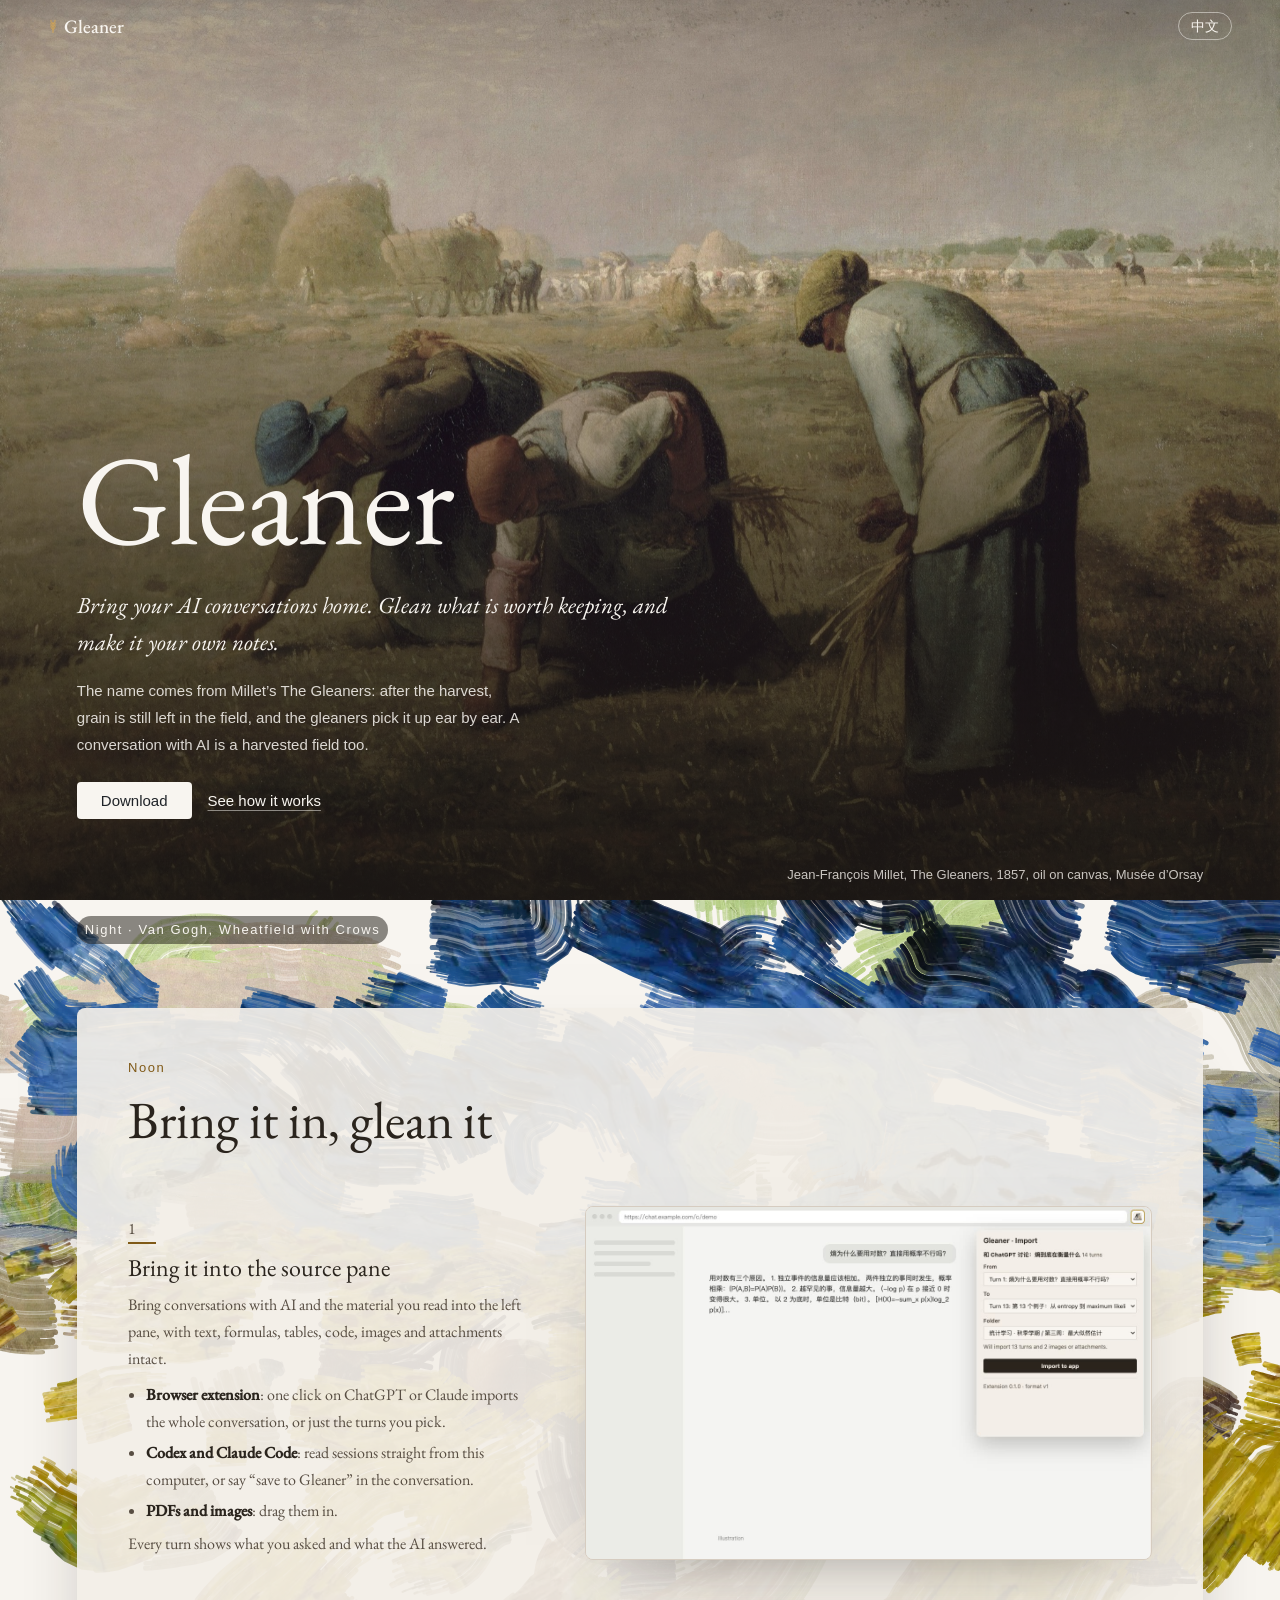
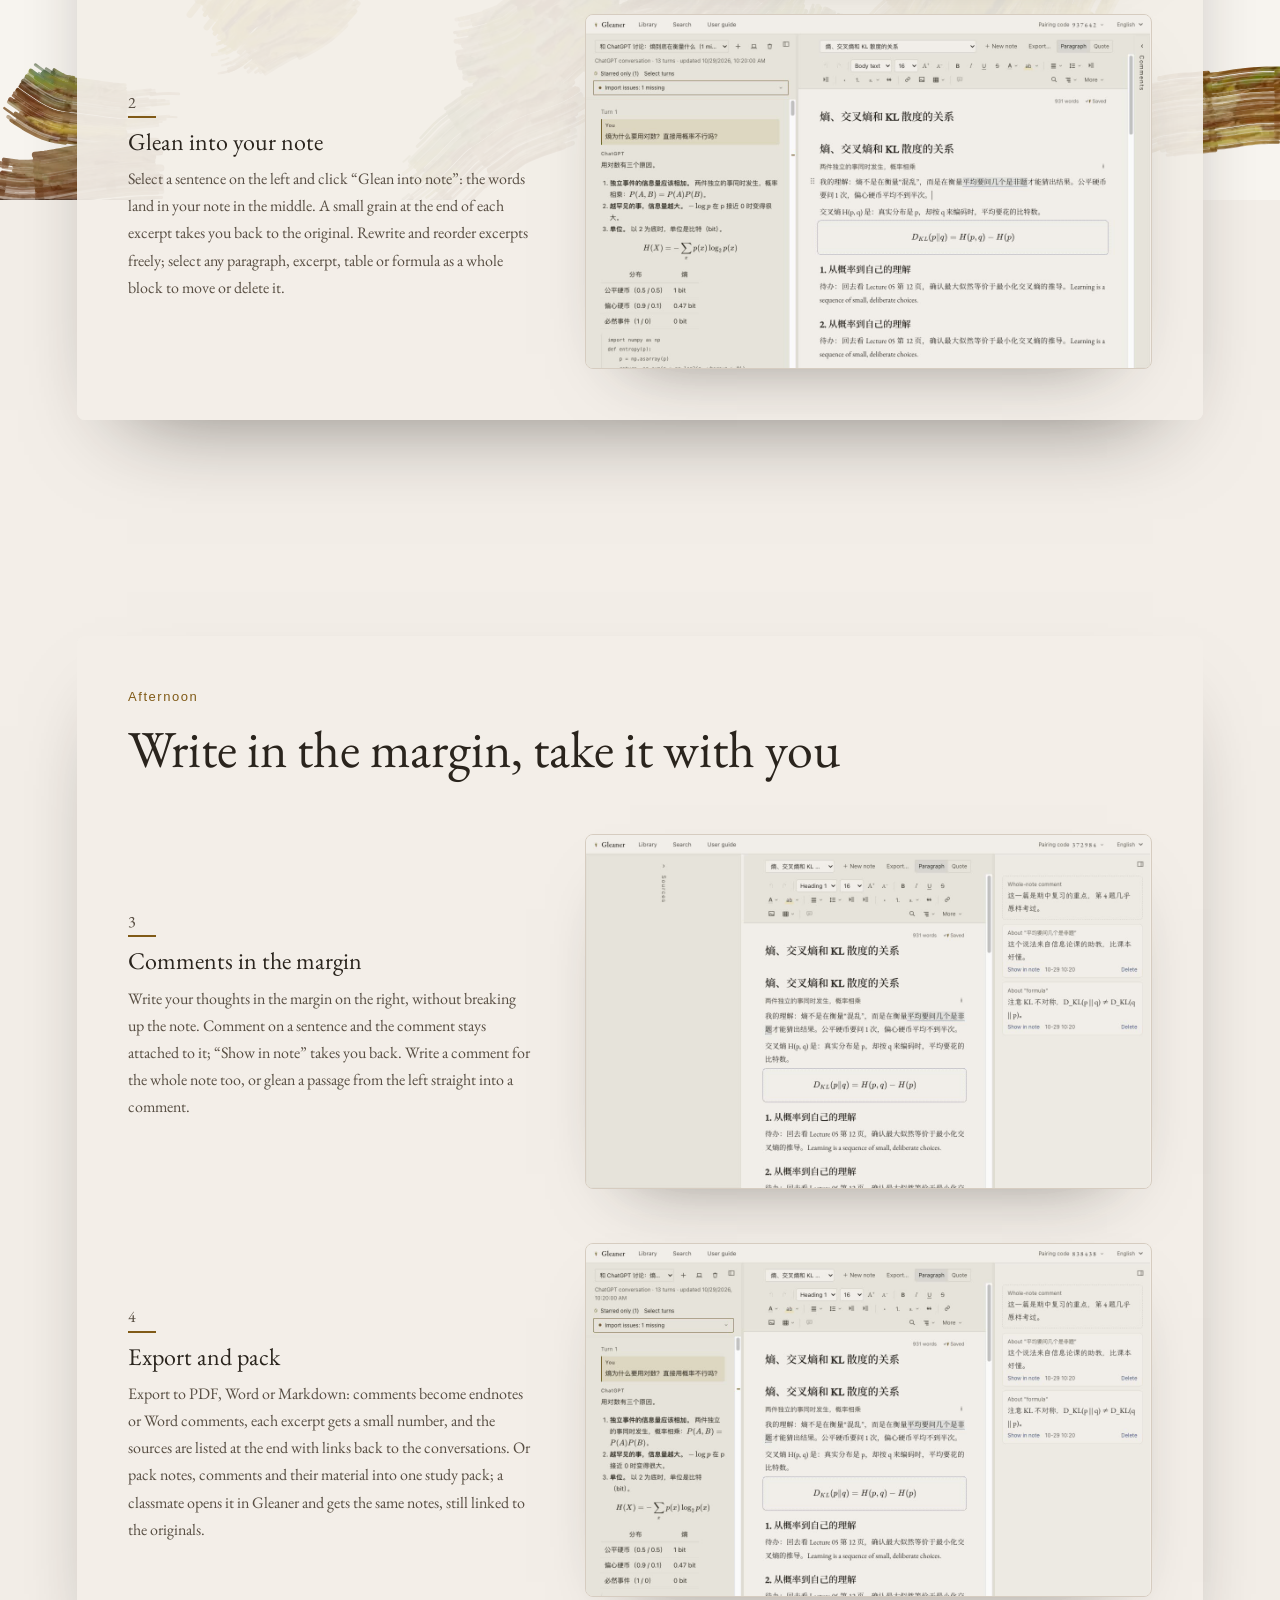
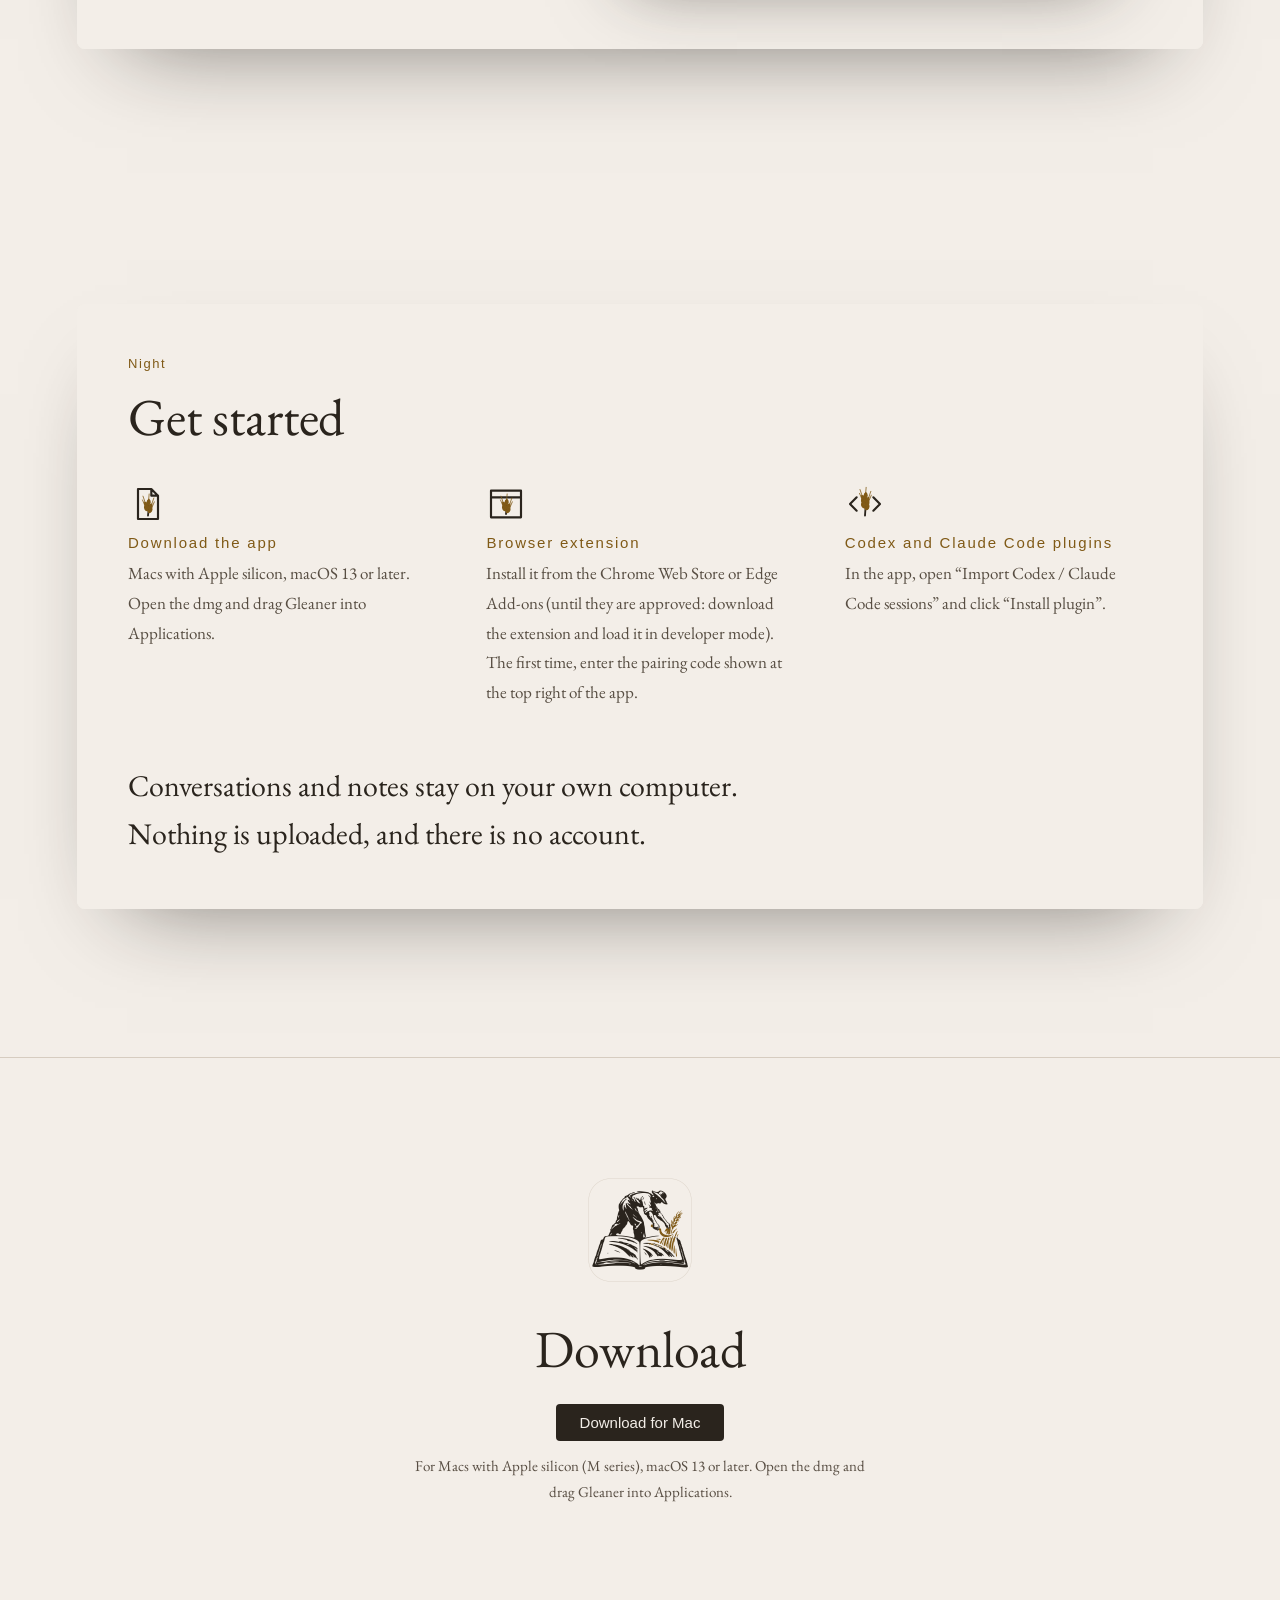
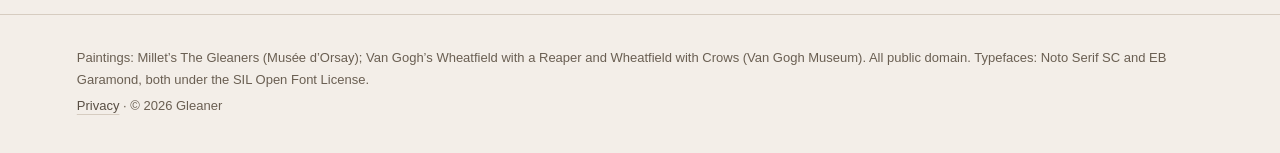
==== commit 7a13f548: "Homepage v2: five features with short clips" ====
--- a/index.html
+++ b/index.html
@@ -44,6 +44,7 @@
         <span lang="zh-CN">把和 AI 的对话收回来，<br>拾起值得留下的部分，<br>变成你自己的笔记。</span>
         <span lang="en">Bring your AI conversations home. Glean what is worth keeping, and make it your own notes.</span>
       </p>
+      <p class="origin"><span lang="zh-CN">名字来自米勒的《拾穗者》：收割过后，田里还留着麦穗，拾穗的人弯下腰一穗一穗拾起来。和 AI 的对话也是一片收割过的田。</span><span lang="en">The name comes from Millet’s The Gleaners: after the harvest, grain is still left in the field, and the gleaners pick it up ear by ear. A conversation with AI is a harvested field too.</span></p>
       <p class="actions">
         <a class="btn" href="#download"><span lang="zh-CN">下载</span><span lang="en">Download</span></a>
         <a class="link" href="#glean"><span lang="zh-CN">看看怎么用</span><span lang="en">See how it works</span></a>
@@ -58,105 +59,100 @@
       <p class="day-time"></p>
     </div>
     <div class="day-panels">
-    <div class="day-panel" data-day="noon">
-      <div class="day-card">
-        <p class="day-kicker"><span lang="zh-CN">正午</span><span lang="en">Noon</span></p>
-        <h2 id="glean-title"><span lang="zh-CN">收割过的田</span><span lang="en">A harvested field</span></h2>
-    <p class="intro" data-reveal>
-      <span lang="zh-CN">和 ChatGPT、Claude、Codex 的对话，原样收进来。读的时候，把值得留下的拾进自己的笔记。</span>
-      <span lang="en">Your conversations with ChatGPT, Claude and Codex come in word for word. As you read, glean what is worth keeping into notes of your own.</span>
-    </p>
-    <div class="steps">
-    <article class="step reveal">
-      <button class="shot" type="button">
-        <img lang="zh-CN" src="img/gleaned-zh.webp" width="1280" height="800" loading="lazy" alt="左栏是导入的对话，中间是笔记，拾过的句子下面有一道麦金线">
-        <img lang="en" src="img/gleaned-en.webp" width="1280" height="800" loading="lazy" alt="The imported conversation on the left, the note in the middle; gleaned sentences carry a wheat-gold line">
-      </button>
-      <div class="say">
-        <h3><span lang="zh-CN">拾进笔记</span><span lang="en">Glean into a note</span></h3>
-        <p data-reveal>
-          <span lang="zh-CN">左边是原来的对话，中间是你的笔记。选中一句拾进来，原句留一道麦色的光；拾过的地方，页边多一穗麦，随时跳回原文。</span>
-          <span lang="en">The conversation on the left, your note in the middle. Select a sentence and glean it; the original keeps a wheat-gold trace, and a small ear in the margin takes you back to it.</span>
-        </p>
-      </div>
-    </article>
-    <article class="step reveal">
-      <button class="shot" type="button">
-        <img lang="zh-CN" src="img/annotations-zh.webp" width="1280" height="800" loading="lazy" alt="右栏是备注，用楷体写在页边，连着笔记里的那一句">
-        <img lang="en" src="img/annotations-en.webp" width="1280" height="800" loading="lazy" alt="Comments in the right margin, linked to the sentence they are about">
-      </button>
-      <div class="say">
-        <h3><span lang="zh-CN">写在页边</span><span lang="en">Write in the margin</span></h3>
-        <p data-reveal>
-          <span lang="zh-CN">三种字各有分工：AI 的原文用黑体，你的笔记用宋体，页边的备注用楷体。一眼就分得清哪些是拾来的，哪些是自己的。</span>
-          <span lang="en">Three voices, three typefaces: the AI’s text in sans, your notes in serif, your margin comments in a brush script. You always know what you gleaned and what you wrote.</span>
-        </p>
-      </div>
-    </article>
-    <article class="step reveal">
-      <button class="shot" type="button">
-        <img lang="zh-CN" src="img/export-zh.webp" width="1280" height="800" loading="lazy" alt="导出窗口：左边选格式，右边是排好的预览">
-        <img lang="en" src="img/export-en.webp" width="1280" height="800" loading="lazy" alt="The export window: choose a format on the left, a typeset preview on the right">
-      </button>
-      <div class="say">
-        <h3><span lang="zh-CN">带走</span><span lang="en">Take it with you</span></h3>
-        <p data-reveal>
-          <span lang="zh-CN">导出成 PDF、Word 或 Markdown，三种字跟着走；也可以打包成一个学习笔记包，别人打开还能跳回原文。</span>
-          <span lang="en">Export to PDF, Word or Markdown with the three voices intact, or pack notes and sources into one study pack that still jumps back to the original.</span>
-        </p>
-      </div>
-    </article>
-    </div>
-      </div>
-    </div>
-    <div class="day-panel" data-day="afternoon">
-      <div class="day-card">
-        <section class="name reveal" aria-labelledby="name-title">
-    <img class="brand" src="img/brand.webp" width="1024" height="1024" loading="lazy" alt="">
-    <div>
-      <p class="day-kicker"><span lang="zh-CN">午后</span><span lang="en">Afternoon</span></p>
-      <h2 id="name-title"><span lang="zh-CN">为什么叫拾穗</span><span lang="en">Why “Gleaner”</span></h2>
-      <p class="story" data-reveal>
-        <span lang="zh-CN">名字来自米勒的《拾穗者》。收割过后，田里还留着麦穗，拾穗的人弯下腰，一穗一穗拾起来，带回自己的地方。三十年后，梵高在圣雷米照着米勒的版画，又画了一遍田里劳作的人。</span>
-        <span lang="en">The name comes from Millet’s The Gleaners. After the harvest, grain is still left in the field; the gleaners bend down, pick it up ear by ear, and carry it home. Thirty years later, at Saint-Rémy, Van Gogh painted Millet’s field workers again from prints.</span>
-      </p>
-      <p class="story kai" data-reveal>
-        <span lang="zh-CN">和 AI 的对话也是一片收割过的田：在这里拾起值得留下的，变成你自己的笔记。</span>
-        <span lang="en">A conversation with AI is a harvested field too: glean what is worth keeping, and make it your own.</span>
-      </p>
-    </div>
-        </section>
-      </div>
-    </div>
-    <div class="day-panel" data-day="night">
-      <div class="day-card">
-        <div class="local reveal">
-        <p class="day-kicker"><span lang="zh-CN">夜</span><span lang="en">Night</span></p>
-        <h2 id="local-title"><span lang="zh-CN">只在你的电脑上</span><span lang="en">Only on your computer</span></h2>
-    <p class="big" data-reveal>
-      <span lang="zh-CN">对话和笔记都存在你自己的电脑里，不上传到任何服务器，不需要注册。</span>
-      <span lang="en">Conversations and notes are kept on your own computer. Nothing is uploaded, and there is no account.</span>
-    </p>
-    <ul class="ways">
-      <li>
-        <svg class="way-icon" viewBox="0 0 24 24" aria-hidden="true"><path class="ic" d="M3 4h18v16H3zM3 8h18"/><g transform="rotate(0 12 18)"><path class="st" d="M12 18Q12.7 14.0 12.3 11.2"/><path class="aw" d="M10.3 11.10l-1.3 -3.8M14.2 12.20l1.3 -3.8"/><path class="aw" d="M10.3 13.40l-1.6 -3.8M14.2 14.50l1.6 -3.8"/><path class="k" style="--i:0" transform="translate(12.45 17.05) rotate(34)" d="M0 0C1.15 -.55 1 -2.3 0 -3.1C-1 -2.3 -1.15 -.55 0 0Z"/><path class="k" style="--i:1" transform="translate(11.85 15.90) rotate(-34)" d="M0 0C1.15 -.55 1 -2.3 0 -3.1C-1 -2.3 -1.15 -.55 0 0Z"/><path class="k" style="--i:2" transform="translate(12.45 14.75) rotate(34)" d="M0 0C1.15 -.55 1 -2.3 0 -3.1C-1 -2.3 -1.15 -.55 0 0Z"/><path class="k" style="--i:3" transform="translate(11.85 13.60) rotate(-34)" d="M0 0C1.15 -.55 1 -2.3 0 -3.1C-1 -2.3 -1.15 -.55 0 0Z"/><path class="k" style="--i:4" transform="translate(12.30 12.40) rotate(4)" d="M0 0C1.15 -.55 1 -2.3 0 -3.1C-1 -2.3 -1.15 -.55 0 0Z"/><path class="aw" d="M12.4 9.40l.3 -3.4"/></g></svg>
-        <h3><span lang="zh-CN">浏览器</span><span lang="en">Browser</span></h3>
-        <p><span lang="zh-CN">Chrome、Edge 扩展：在 ChatGPT、Claude 网页上点一下导入。</span><span lang="en">A Chrome and Edge extension: one click on ChatGPT or Claude.</span></p>
-      </li>
-      <li>
-        <svg class="way-icon" viewBox="0 0 24 24" aria-hidden="true"><path class="ic" d="M7 8l-4 4 4 4M17 8l4 4-4 4"/><g transform="rotate(0 12 19)"><path class="st" d="M12 19Q12.7 12.5 12.3 7.2"/><path class="aw" d="M10.3 7.10l-1.3 -3.8M14.2 8.20l1.3 -3.8"/><path class="aw" d="M10.3 9.40l-1.6 -3.8M14.2 10.50l1.6 -3.8"/><path class="k" style="--i:0" transform="translate(12.45 15.35) rotate(34)" d="M0 0C1.15 -.55 1 -2.3 0 -3.1C-1 -2.3 -1.15 -.55 0 0Z"/><path class="k" style="--i:1" transform="translate(11.85 14.20) rotate(-34)" d="M0 0C1.15 -.55 1 -2.3 0 -3.1C-1 -2.3 -1.15 -.55 0 0Z"/><path class="k" style="--i:2" transform="translate(12.45 13.05) rotate(34)" d="M0 0C1.15 -.55 1 -2.3 0 -3.1C-1 -2.3 -1.15 -.55 0 0Z"/><path class="k" style="--i:3" transform="translate(11.85 11.90) rotate(-34)" d="M0 0C1.15 -.55 1 -2.3 0 -3.1C-1 -2.3 -1.15 -.55 0 0Z"/><path class="k" style="--i:4" transform="translate(12.45 10.75) rotate(34)" d="M0 0C1.15 -.55 1 -2.3 0 -3.1C-1 -2.3 -1.15 -.55 0 0Z"/><path class="k" style="--i:5" transform="translate(11.85 9.60) rotate(-34)" d="M0 0C1.15 -.55 1 -2.3 0 -3.1C-1 -2.3 -1.15 -.55 0 0Z"/><path class="k" style="--i:6" transform="translate(12.30 8.40) rotate(4)" d="M0 0C1.15 -.55 1 -2.3 0 -3.1C-1 -2.3 -1.15 -.55 0 0Z"/><path class="aw" d="M12.4 5.40l.3 -3.4"/></g></svg>
-        <h3><span lang="zh-CN">编程助手</span><span lang="en">Coding agents</span></h3>
-        <p><span lang="zh-CN">读本机的 Codex、Claude Code 会话；在里面说"存到拾穗"也行。</span><span lang="en">Reads local Codex and Claude Code sessions, or just say “save to Gleaner” there.</span></p>
-      </li>
-      <li>
-        <svg class="way-icon" viewBox="0 0 24 24" aria-hidden="true"><path class="ic" d="M6 3h8l4 4v14H6zM14 3v4h4"/><g transform="rotate(0 12 19)"><path class="st" d="M12 19Q12.7 14.5 12.3 11.2"/><path class="aw" d="M10.3 11.10l-1.3 -3.8M14.2 12.20l1.3 -3.8"/><path class="aw" d="M10.3 13.40l-1.6 -3.8M14.2 14.50l1.6 -3.8"/><path class="k" style="--i:0" transform="translate(12.45 17.05) rotate(34)" d="M0 0C1.15 -.55 1 -2.3 0 -3.1C-1 -2.3 -1.15 -.55 0 0Z"/><path class="k" style="--i:1" transform="translate(11.85 15.90) rotate(-34)" d="M0 0C1.15 -.55 1 -2.3 0 -3.1C-1 -2.3 -1.15 -.55 0 0Z"/><path class="k" style="--i:2" transform="translate(12.45 14.75) rotate(34)" d="M0 0C1.15 -.55 1 -2.3 0 -3.1C-1 -2.3 -1.15 -.55 0 0Z"/><path class="k" style="--i:3" transform="translate(11.85 13.60) rotate(-34)" d="M0 0C1.15 -.55 1 -2.3 0 -3.1C-1 -2.3 -1.15 -.55 0 0Z"/><path class="k" style="--i:4" transform="translate(12.30 12.40) rotate(4)" d="M0 0C1.15 -.55 1 -2.3 0 -3.1C-1 -2.3 -1.15 -.55 0 0Z"/><path class="aw" d="M12.4 9.40l.3 -3.4"/></g></svg>
-        <h3><span lang="zh-CN">文件</span><span lang="en">Files</span></h3>
-        <p><span lang="zh-CN">PDF 和图片也能放进来，同样摘录、写备注。</span><span lang="en">PDFs and images come in too, for the same excerpts and comments.</span></p>
-      </li>
-    </ul>
+      <div class="day-panel" data-day="noon">
+        <div class="day-card">
+          <p class="day-kicker"><span lang="zh-CN">正午</span><span lang="en">Noon</span></p>
+          <h2 id="glean-title"><span lang="zh-CN">收进来，拾起来</span><span lang="en">Bring it in, glean it</span></h2>
+          <article class="feature reveal" id="collect">
+            <div class="say">
+              <p class="feature-n">1</p>
+              <h3><span lang="zh-CN">收进来源区</span><span lang="en">Bring it into the source pane</span></h3>
+              <p data-reveal><span lang="zh-CN">把和 AI 的对话、读过的资料收进左栏，文字、公式、表格、代码、图片和附件原样保留。</span><span lang="en">Bring conversations with AI and the material you read into the left pane, with text, formulas, tables, code, images and attachments intact.</span></p>
+              <ul class="feature-list">
+                <li><span lang="zh-CN"><b>浏览器扩展</b>：在 ChatGPT、Claude 网页上点一下，整段对话导入；可以只选其中几轮。</span><span lang="en"><b>Browser extension</b>: one click on ChatGPT or Claude imports the whole conversation, or just the turns you pick.</span></li>
+                <li><span lang="zh-CN"><b>Codex、Claude Code</b>：直接读这台电脑上的会话；或者在对话里说"存到拾穗"。</span><span lang="en"><b>Codex and Claude Code</b>: read sessions straight from this computer, or say “save to Gleaner” in the conversation.</span></li>
+                <li><span lang="zh-CN"><b>PDF 和图片</b>：拖进左栏。</span><span lang="en"><b>PDFs and images</b>: drag them in.</span></li>
+              </ul>
+              <p data-reveal><span lang="zh-CN">每一轮都写明哪句是你问的、哪句是 AI 答的。</span><span lang="en">Every turn shows what you asked and what the AI answered.</span></p>
+            </div>
+            <button class="shot clip" type="button">
+              <video lang="zh-CN" muted loop playsinline preload="none" poster="clips/import-zh.jpg" aria-label="在示意的聊天网页上打开拾穗扩展，选好轮次导入；App 的来源区里出现这段对话，每一轮写明"你"和"ChatGPT""><source src="clips/import-zh.mp4" type="video/mp4"></video>
+              <video lang="en" muted loop playsinline preload="none" poster="clips/import-en.jpg" aria-label="The Gleaner extension opened on an illustrative chat page; the conversation then appears in the app, each turn labelled You and ChatGPT"><source src="clips/import-en.mp4" type="video/mp4"></video>
+              <span class="sr-only"><span lang="zh-CN">放大看：在示意的聊天网页上打开拾穗扩展，选好轮次导入；App 的来源区里出现这段对话，每一轮写明"你"和"ChatGPT"</span><span lang="en">Enlarge: The Gleaner extension opened on an illustrative chat page; the conversation then appears in the app, each turn labelled You and ChatGPT</span></span>
+            </button>
+          </article>
+          <article class="feature reveal" id="note">
+            <div class="say">
+              <p class="feature-n">2</p>
+              <h3><span lang="zh-CN">摘录到笔记</span><span lang="en">Glean into your note</span></h3>
+              <p data-reveal><span lang="zh-CN">在左栏选中一句，点"拾进笔记"，原话就落进中间的笔记。摘录末尾有一个小麦穗，点它跳回原文那一句。摘录可以改写、调顺序；段落、摘录、表格、公式都能整块选中、上下移动、删除。</span><span lang="en">Select a sentence on the left and click “Glean into note”: the words land in your note in the middle. A small grain at the end of each excerpt takes you back to the original. Rewrite and reorder excerpts freely; select any paragraph, excerpt, table or formula as a whole block to move or delete it.</span></p>
+            </div>
+            <button class="shot clip" type="button">
+              <video lang="zh-CN" muted loop playsinline preload="none" poster="clips/glean-zh.jpg" aria-label="来源区和笔记区：选中一句拾进笔记，点摘录末尾的麦穗跳回原文，再用块把手把摘录上移"><source src="clips/glean-zh.mp4" type="video/mp4"></video>
+              <video lang="en" muted loop playsinline preload="none" poster="clips/glean-en.jpg" aria-label="Source and note panes: glean a sentence, click the grain at the end of the excerpt to jump back, then move the excerpt up with its block handle"><source src="clips/glean-en.mp4" type="video/mp4"></video>
+              <span class="sr-only"><span lang="zh-CN">放大看：来源区和笔记区：选中一句拾进笔记，点摘录末尾的麦穗跳回原文，再用块把手把摘录上移</span><span lang="en">Enlarge: Source and note panes: glean a sentence, click the grain at the end of the excerpt to jump back, then move the excerpt up with its block handle</span></span>
+            </button>
+          </article>
         </div>
       </div>
-    </div>
+      <div class="day-panel" data-day="afternoon">
+        <div class="day-card">
+          <p class="day-kicker"><span lang="zh-CN">午后</span><span lang="en">Afternoon</span></p>
+          <h2 id="margin-title"><span lang="zh-CN">写下想法，带走</span><span lang="en">Write in the margin, take it with you</span></h2>
+          <article class="feature reveal" id="margin">
+            <div class="say">
+              <p class="feature-n">3</p>
+              <h3><span lang="zh-CN">页边备注</span><span lang="en">Comments in the margin</span></h3>
+              <p data-reveal><span lang="zh-CN">想法写在右边的页边，不打断笔记正文。选中笔记里的一句话加备注，它就挂在那句话上，点"定位到笔记"随时回去；也可以写一段给整篇笔记的备注。在左栏读到要紧的话，也能直接拾进备注。</span><span lang="en">Write your thoughts in the margin on the right, without breaking up the note. Comment on a sentence and the comment stays attached to it; “Show in note” takes you back. Write a comment for the whole note too, or glean a passage from the left straight into a comment.</span></p>
+            </div>
+            <button class="shot clip" type="button">
+              <video lang="zh-CN" muted loop playsinline preload="none" poster="clips/margin-zh.jpg" aria-label="笔记区和备注区：选中一句加备注，右栏出现卡片，写下想法，再定位回那句话"><source src="clips/margin-zh.mp4" type="video/mp4"></video>
+              <video lang="en" muted loop playsinline preload="none" poster="clips/margin-en.jpg" aria-label="Note and margin panes: comment on a sentence, a card appears in the margin, type a thought, then jump back to the sentence"><source src="clips/margin-en.mp4" type="video/mp4"></video>
+              <span class="sr-only"><span lang="zh-CN">放大看：笔记区和备注区：选中一句加备注，右栏出现卡片，写下想法，再定位回那句话</span><span lang="en">Enlarge: Note and margin panes: comment on a sentence, a card appears in the margin, type a thought, then jump back to the sentence</span></span>
+            </button>
+          </article>
+          <article class="feature reveal" id="export">
+            <div class="say">
+              <p class="feature-n">4</p>
+              <h3><span lang="zh-CN">导出和打包</span><span lang="en">Export and pack</span></h3>
+              <p data-reveal><span lang="zh-CN">导出成 PDF、Word 或 Markdown：备注变成文末注释或 Word 批注；摘录后带一个小编号，文末列出来源，能点回原对话。也可以把笔记、备注和用到的材料打包成一个学习笔记包，发给同学，对方用拾穗打开，内容一样，还能跳回原文。</span><span lang="en">Export to PDF, Word or Markdown: comments become endnotes or Word comments, each excerpt gets a small number, and the sources are listed at the end with links back to the conversations. Or pack notes, comments and their material into one study pack; a classmate opens it in Gleaner and gets the same notes, still linked to the originals.</span></p>
+            </div>
+            <button class="shot clip" type="button">
+              <video lang="zh-CN" muted loop playsinline preload="none" poster="clips/export-zh.jpg" aria-label="导出窗口：在 PDF、Word、Markdown 之间切换，右边的预览跟着变；勾上"带上出处"，预览里出现编号和来源列表"><source src="clips/export-zh.mp4" type="video/mp4"></video>
+              <video lang="en" muted loop playsinline preload="none" poster="clips/export-en.jpg" aria-label="The export window: switch between PDF, Word and Markdown and the preview follows; with Include sources, numbers and a source list appear"><source src="clips/export-en.mp4" type="video/mp4"></video>
+              <span class="sr-only"><span lang="zh-CN">放大看：导出窗口：在 PDF、Word、Markdown 之间切换，右边的预览跟着变；勾上"带上出处"，预览里出现编号和来源列表</span><span lang="en">Enlarge: The export window: switch between PDF, Word and Markdown and the preview follows; with Include sources, numbers and a source list appear</span></span>
+            </button>
+          </article>
+        </div>
+      </div>
+      <div class="day-panel" data-day="night">
+        <div class="day-card">
+          <div class="local reveal">
+          <p class="day-kicker"><span lang="zh-CN">夜</span><span lang="en">Night</span></p>
+          <h2 id="local-title"><span lang="zh-CN">开始用</span><span lang="en">Get started</span></h2>
+          <article class="install" id="install">
+            <ol class="ways">
+              <li>
+                <svg class="way-icon" viewBox="0 0 24 24" aria-hidden="true"><path class="ic" d="M6 3h8l4 4v14H6zM14 3v4h4"/><g transform="rotate(0 12 19)"><path class="st" d="M12 19Q12.7 14.5 12.3 11.2"/><path class="aw" d="M10.3 11.10l-1.3 -3.8M14.2 12.20l1.3 -3.8"/><path class="aw" d="M10.3 13.40l-1.6 -3.8M14.2 14.50l1.6 -3.8"/><path class="k" style="--i:0" transform="translate(12.45 17.05) rotate(34)" d="M0 0C1.15 -.55 1 -2.3 0 -3.1C-1 -2.3 -1.15 -.55 0 0Z"/><path class="k" style="--i:1" transform="translate(11.85 15.90) rotate(-34)" d="M0 0C1.15 -.55 1 -2.3 0 -3.1C-1 -2.3 -1.15 -.55 0 0Z"/><path class="k" style="--i:2" transform="translate(12.45 14.75) rotate(34)" d="M0 0C1.15 -.55 1 -2.3 0 -3.1C-1 -2.3 -1.15 -.55 0 0Z"/><path class="k" style="--i:3" transform="translate(11.85 13.60) rotate(-34)" d="M0 0C1.15 -.55 1 -2.3 0 -3.1C-1 -2.3 -1.15 -.55 0 0Z"/><path class="k" style="--i:4" transform="translate(12.30 12.40) rotate(4)" d="M0 0C1.15 -.55 1 -2.3 0 -3.1C-1 -2.3 -1.15 -.55 0 0Z"/><path class="aw" d="M12.4 9.40l.3 -3.4"/></g></svg>
+                <h3><span lang="zh-CN">下载 App</span><span lang="en">Download the app</span></h3>
+                <p><span lang="zh-CN">Apple 芯片（M 系列）的 Mac，macOS 13 或更新。打开 dmg，把拾穗拖进"应用程序"。</span><span lang="en">Macs with Apple silicon, macOS 13 or later. Open the dmg and drag Gleaner into Applications.</span></p>
+              </li>
+              <li>
+                <svg class="way-icon" viewBox="0 0 24 24" aria-hidden="true"><path class="ic" d="M3 4h18v16H3zM3 8h18"/><g transform="rotate(0 12 18)"><path class="st" d="M12 18Q12.7 14.0 12.3 11.2"/><path class="aw" d="M10.3 11.10l-1.3 -3.8M14.2 12.20l1.3 -3.8"/><path class="aw" d="M10.3 13.40l-1.6 -3.8M14.2 14.50l1.6 -3.8"/><path class="k" style="--i:0" transform="translate(12.45 17.05) rotate(34)" d="M0 0C1.15 -.55 1 -2.3 0 -3.1C-1 -2.3 -1.15 -.55 0 0Z"/><path class="k" style="--i:1" transform="translate(11.85 15.90) rotate(-34)" d="M0 0C1.15 -.55 1 -2.3 0 -3.1C-1 -2.3 -1.15 -.55 0 0Z"/><path class="k" style="--i:2" transform="translate(12.45 14.75) rotate(34)" d="M0 0C1.15 -.55 1 -2.3 0 -3.1C-1 -2.3 -1.15 -.55 0 0Z"/><path class="k" style="--i:3" transform="translate(11.85 13.60) rotate(-34)" d="M0 0C1.15 -.55 1 -2.3 0 -3.1C-1 -2.3 -1.15 -.55 0 0Z"/><path class="k" style="--i:4" transform="translate(12.30 12.40) rotate(4)" d="M0 0C1.15 -.55 1 -2.3 0 -3.1C-1 -2.3 -1.15 -.55 0 0Z"/><path class="aw" d="M12.4 9.40l.3 -3.4"/></g></svg>
+                <h3><span lang="zh-CN">浏览器扩展</span><span lang="en">Browser extension</span></h3>
+                <p><span lang="zh-CN">从 Chrome 网上应用店或 Edge 加载项安装（审核通过前：下载扩展包，在扩展管理页打开开发者模式加载）。第一次用时输入 App 右上角的配对码。</span><span lang="en">Install it from the Chrome Web Store or Edge Add-ons (until they are approved: download the extension and load it in developer mode). The first time, enter the pairing code shown at the top right of the app.</span></p>
+              </li>
+              <li>
+                <svg class="way-icon" viewBox="0 0 24 24" aria-hidden="true"><path class="ic" d="M7 8l-4 4 4 4M17 8l4 4-4 4"/><g transform="rotate(0 12 19)"><path class="st" d="M12 19Q12.7 12.5 12.3 7.2"/><path class="aw" d="M10.3 7.10l-1.3 -3.8M14.2 8.20l1.3 -3.8"/><path class="aw" d="M10.3 9.40l-1.6 -3.8M14.2 10.50l1.6 -3.8"/><path class="k" style="--i:0" transform="translate(12.45 15.35) rotate(34)" d="M0 0C1.15 -.55 1 -2.3 0 -3.1C-1 -2.3 -1.15 -.55 0 0Z"/><path class="k" style="--i:1" transform="translate(11.85 14.20) rotate(-34)" d="M0 0C1.15 -.55 1 -2.3 0 -3.1C-1 -2.3 -1.15 -.55 0 0Z"/><path class="k" style="--i:2" transform="translate(12.45 13.05) rotate(34)" d="M0 0C1.15 -.55 1 -2.3 0 -3.1C-1 -2.3 -1.15 -.55 0 0Z"/><path class="k" style="--i:3" transform="translate(11.85 11.90) rotate(-34)" d="M0 0C1.15 -.55 1 -2.3 0 -3.1C-1 -2.3 -1.15 -.55 0 0Z"/><path class="k" style="--i:4" transform="translate(12.45 10.75) rotate(34)" d="M0 0C1.15 -.55 1 -2.3 0 -3.1C-1 -2.3 -1.15 -.55 0 0Z"/><path class="k" style="--i:5" transform="translate(11.85 9.60) rotate(-34)" d="M0 0C1.15 -.55 1 -2.3 0 -3.1C-1 -2.3 -1.15 -.55 0 0Z"/><path class="k" style="--i:6" transform="translate(12.30 8.40) rotate(4)" d="M0 0C1.15 -.55 1 -2.3 0 -3.1C-1 -2.3 -1.15 -.55 0 0Z"/><path class="aw" d="M12.4 5.40l.3 -3.4"/></g></svg>
+                <h3><span lang="zh-CN">Codex、Claude Code 插件</span><span lang="en">Codex and Claude Code plugins</span></h3>
+                <p><span lang="zh-CN">在 App 里打开"导入 Codex / Claude Code 会话"，点"安装插件"。</span><span lang="en">In the app, open “Import Codex / Claude Code sessions” and click “Install plugin”.</span></p>
+              </li>
+            </ol>
+          </article>
+          <p class="big local-line" data-reveal><span lang="zh-CN">对话和笔记都只存在你自己的电脑上，不上传，不需要注册。</span><span lang="en">Conversations and notes stay on your own computer. Nothing is uploaded, and there is no account.</span></p>
+          </div>
+        </div>
+      </div>
     </div>
   </section>
 
@@ -178,6 +174,7 @@
 <!-- 点截图放大看：浏览器自带的 <dialog>，按 Esc、点任意处或"关闭"都能关 -->
 <dialog class="zoom">
   <img alt="">
+  <video muted loop playsinline hidden></video>
   <button class="zoom-close" type="button"><span lang="zh-CN">关闭</span><span lang="en">Close</span></button>
 </dialog>
 
--- a/site.css
+++ b/site.css
@@ -178,12 +178,28 @@
 .js .hero { animation: dawn var(--t-stage) var(--ease) both; }
 @keyframes dawn { from { opacity: 0; } to { opacity: 1; } }
 
+/* 功能介绍（试用反馈 C4，docs/design/homepage-v2.md）：每个功能左边文字、右边循环短片；短片只在看得见时播放 */
+.sr-only { position: absolute; width: 1px; height: 1px; padding: 0; margin: -1px; overflow: hidden; clip: rect(0 0 0 0); white-space: nowrap; border: 0; }
+.origin { max-width: 30em; margin: calc(-1 * var(--space-4)) 0 var(--space-7); font: 400 15px/1.8 var(--sans); color: rgba(248, 245, 240, 0.86); }
+.feature { display: grid; grid-template-columns: minmax(0, 5fr) minmax(0, 7fr); gap: clamp(24px, 4vw, 56px); align-items: center; margin-top: clamp(32px, 6vh, 64px); }
+.feature-n { margin: 0 0 var(--space-2); font: 400 13px/1 var(--latin); letter-spacing: var(--tracking-label); color: var(--wheat); }
+.feature .say p { margin: var(--space-3) 0 0; }
+.feature-list { margin: var(--space-4) 0 0; padding-left: 1.1em; color: var(--ink-2); font-size: 16px; line-height: 1.7; }
+.feature-list li { margin: var(--space-2) 0; }
+.feature-list b { color: var(--ink); font-weight: 600; }
+.clip video { display: block; width: 100%; height: auto; aspect-ratio: 16 / 10; border-radius: var(--radius-lg); border: var(--line) solid var(--rule); box-shadow: 0 30px 70px -45px rgba(28, 24, 19, 0.55); background: var(--paper); }
+.zoom video { width: min(94vw, 1280px); max-height: 90vh; height: auto; border-radius: var(--radius-lg); box-shadow: 0 40px 90px -40px rgba(0, 0, 0, 0.7); }
+.install { margin-top: clamp(24px, 4vh, 40px); }
+.install .ways { margin-top: var(--space-5); }
+.install h3 { font: 500 15px/1.4 var(--sans); letter-spacing: var(--tracking-label); color: var(--wheat); margin: 0 0 var(--space-3); }
+.local-line { margin-top: clamp(32px, 6vh, 56px); }
+
 /* 窄屏：一栏 */
 @media (max-width: 860px) {
   body { font-size: 17px; }
   .plate figcaption { left: clamp(20px, 6vw, 96px); right: auto; text-align: left; bottom: var(--space-4); font-size: 11px; }
   .hero-text { padding-bottom: var(--space-7); }
-  .steps, .name { grid-template-columns: 1fr; }
+  .steps, .name, .feature { grid-template-columns: 1fr; }
   .ways { grid-template-columns: 1fr; }
   .brand { max-width: 200px; }
   .lede { font-size: 19px; }
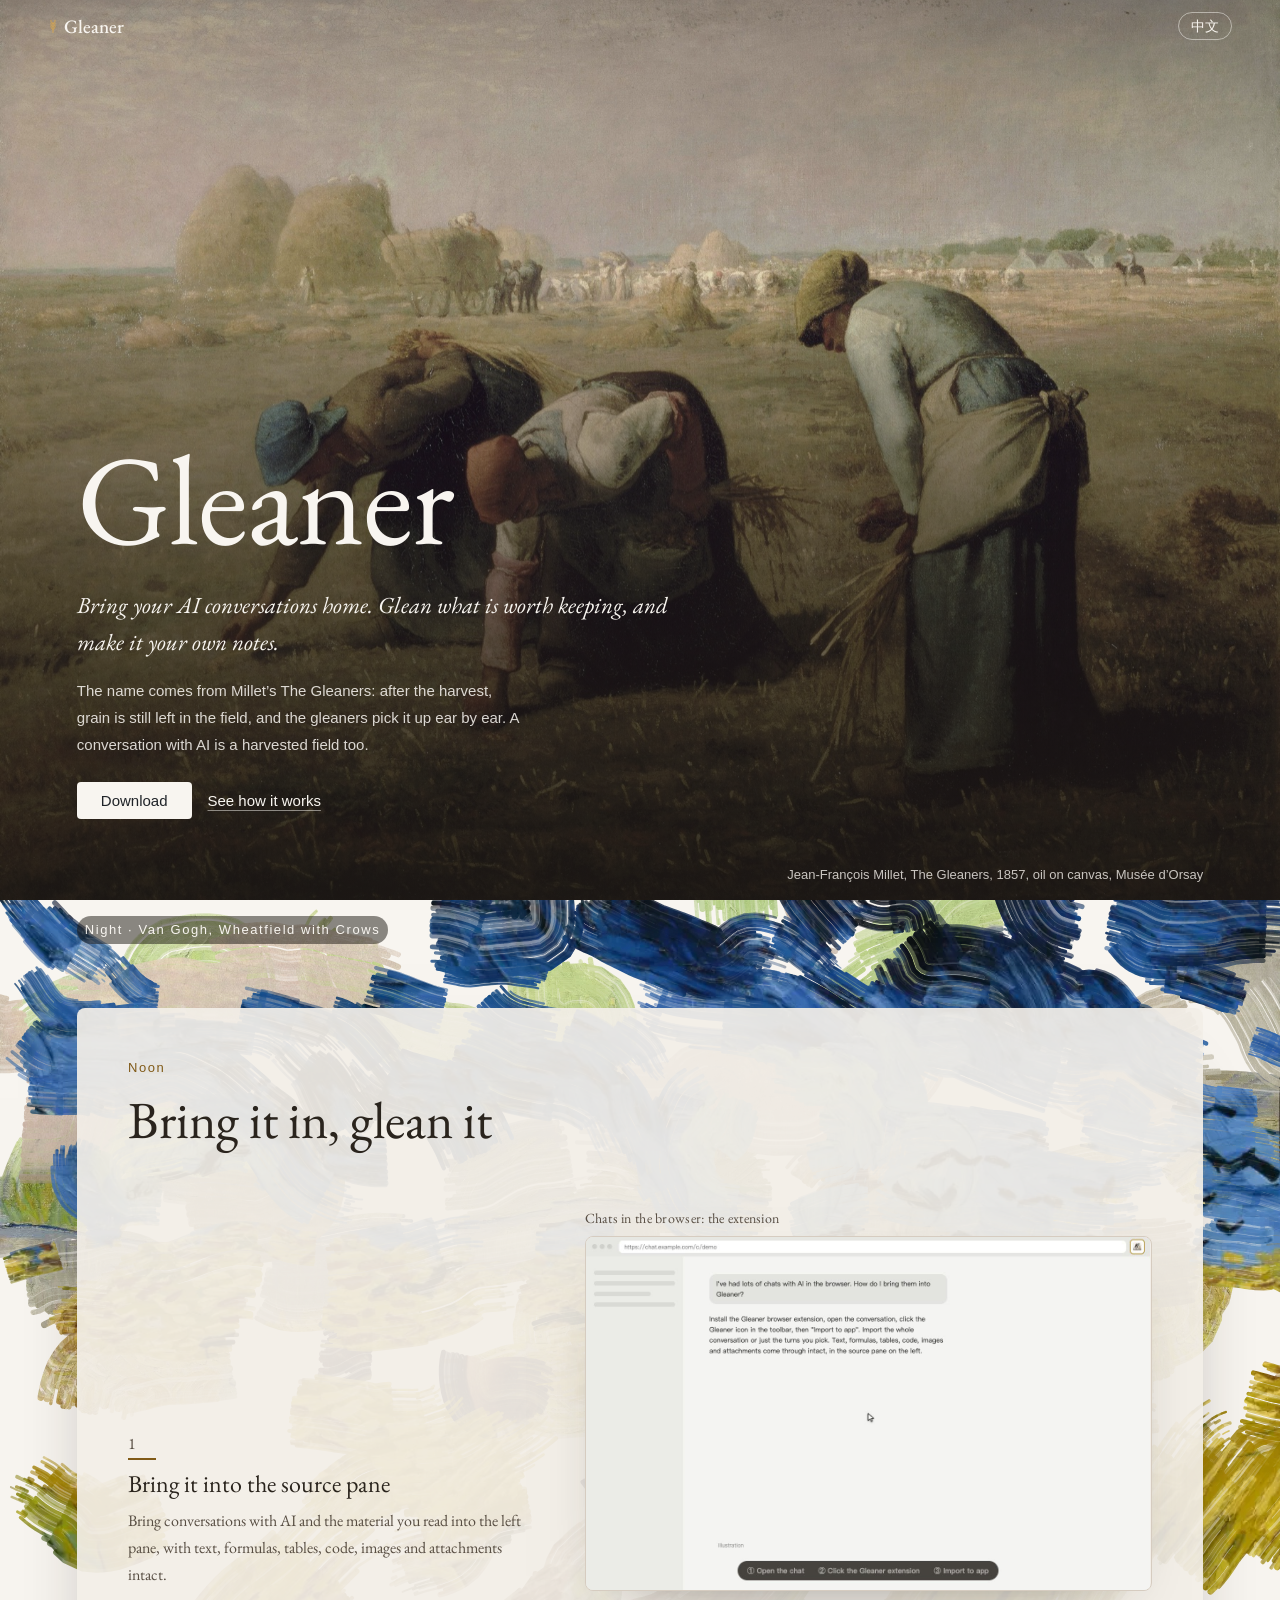
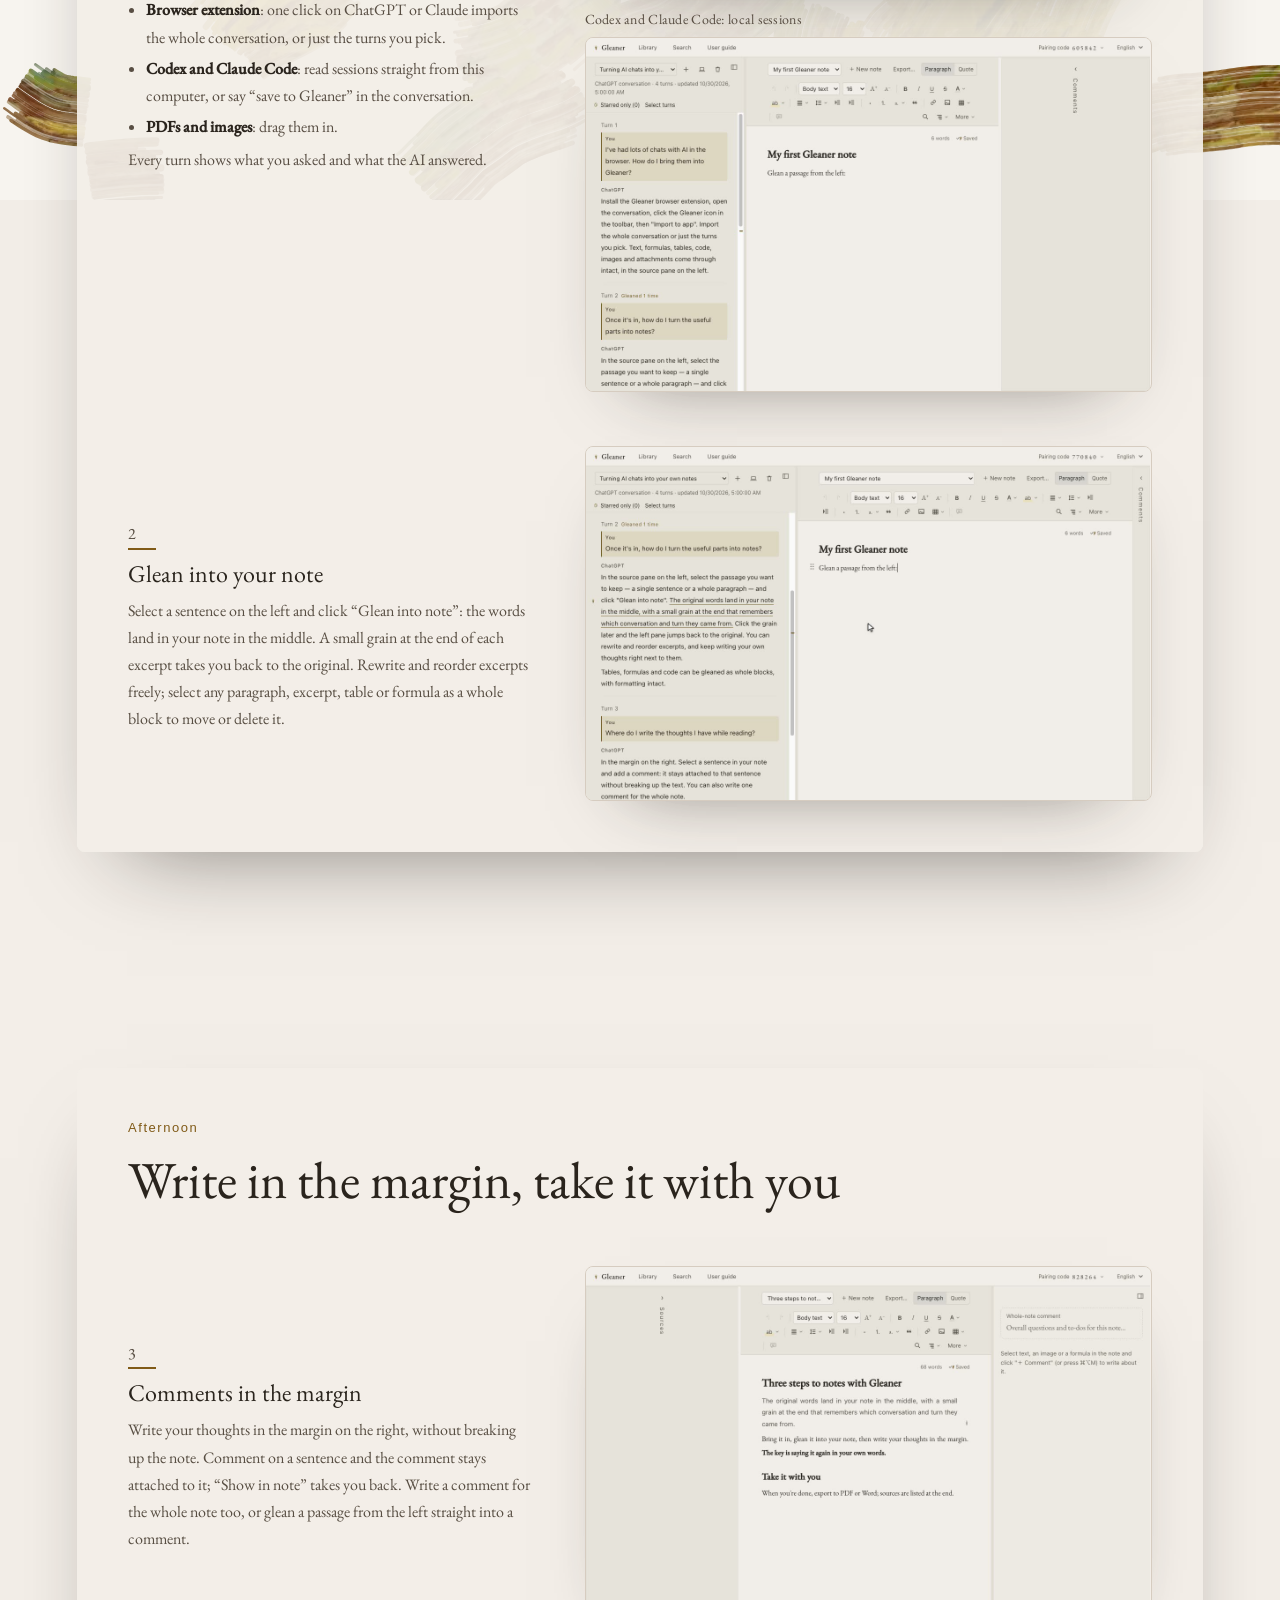
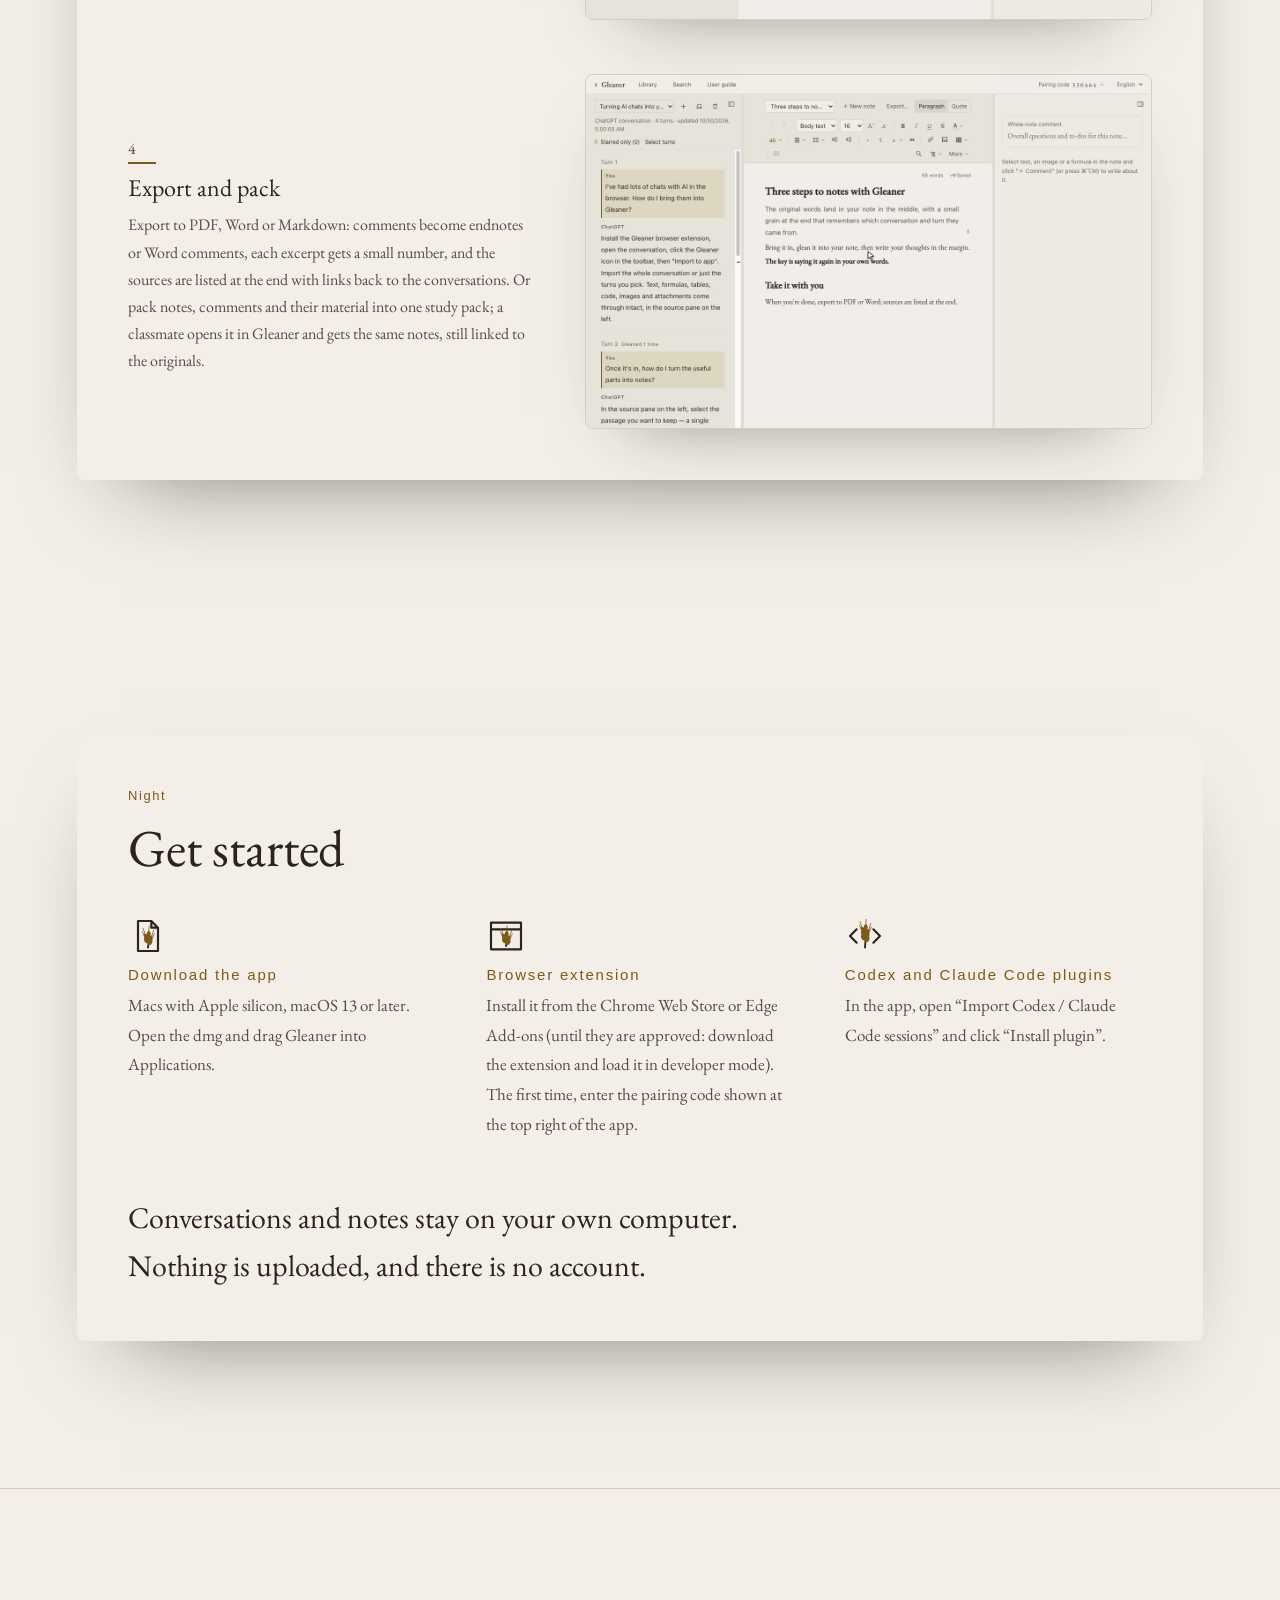
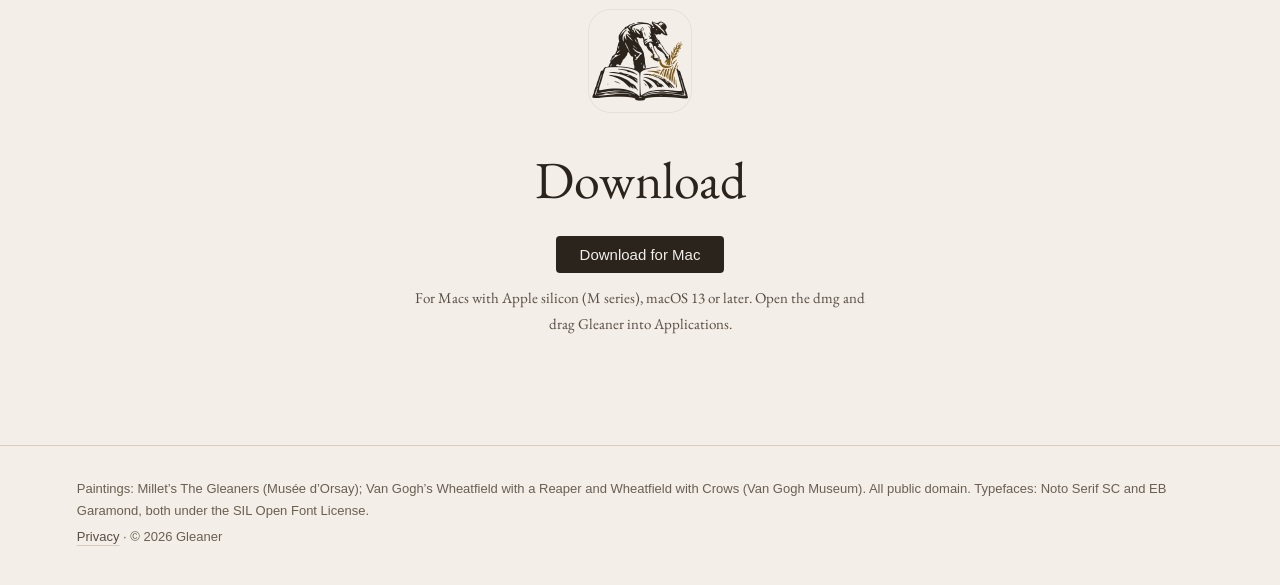
==== commit 8d3bda0c: "Homepage clips v3: two import clips, bilingual examples" ====
--- a/index.html
+++ b/index.html
@@ -75,11 +75,24 @@
               </ul>
               <p data-reveal><span lang="zh-CN">每一轮都写明哪句是你问的、哪句是 AI 答的。</span><span lang="en">Every turn shows what you asked and what the AI answered.</span></p>
             </div>
-            <button class="shot clip" type="button">
-              <video lang="zh-CN" muted loop playsinline preload="none" poster="clips/import-zh.jpg" aria-label="在示意的聊天网页上打开拾穗扩展，选好轮次导入；App 的来源区里出现这段对话，每一轮写明"你"和"ChatGPT""><source src="clips/import-zh.mp4" type="video/mp4"></video>
-              <video lang="en" muted loop playsinline preload="none" poster="clips/import-en.jpg" aria-label="The Gleaner extension opened on an illustrative chat page; the conversation then appears in the app, each turn labelled You and ChatGPT"><source src="clips/import-en.mp4" type="video/mp4"></video>
-              <span class="sr-only"><span lang="zh-CN">放大看：在示意的聊天网页上打开拾穗扩展，选好轮次导入；App 的来源区里出现这段对话，每一轮写明"你"和"ChatGPT"</span><span lang="en">Enlarge: The Gleaner extension opened on an illustrative chat page; the conversation then appears in the app, each turn labelled You and ChatGPT</span></span>
-            </button>
+            <div class="clips">
+            <figure class="clip-fig">
+              <p class="clip-cap"><span lang="zh-CN">网页上的对话：用浏览器扩展</span><span lang="en">Chats in the browser: the extension</span></p>
+              <button class="shot clip" type="button">
+                <video lang="zh-CN" muted loop playsinline preload="none" poster="clips/import-web-zh.jpg" aria-label="在示意的聊天网页上点浏览器工具栏里的拾穗扩展，点"导入到 App"；这段对话出现在 App 左边的来源区"><source src="clips/import-web-zh.mp4" type="video/mp4"></video>
+                <video lang="en" muted loop playsinline preload="none" poster="clips/import-web-en.jpg" aria-label="On an illustrative chat page, click the Gleaner extension in the toolbar and then Import to app; the conversation appears in the app’s source pane"><source src="clips/import-web-en.mp4" type="video/mp4"></video>
+                <span class="sr-only"><span lang="zh-CN">放大看：在示意的聊天网页上点浏览器工具栏里的拾穗扩展，点"导入到 App"；这段对话出现在 App 左边的来源区</span><span lang="en">Enlarge: On an illustrative chat page, click the Gleaner extension in the toolbar and then Import to app; the conversation appears in the app’s source pane</span></span>
+              </button>
+            </figure>
+            <figure class="clip-fig">
+              <p class="clip-cap"><span lang="zh-CN">Codex / Claude Code：导入本机会话</span><span lang="en">Codex and Claude Code: local sessions</span></p>
+              <button class="shot clip" type="button">
+                <video lang="zh-CN" muted loop playsinline preload="none" poster="clips/import-local-zh.jpg" aria-label="在 App 来源区点电脑图标，从本机的 Codex / Claude Code 会话里选一段导入，来源区出现这段会话"><source src="clips/import-local-zh.mp4" type="video/mp4"></video>
+                <video lang="en" muted loop playsinline preload="none" poster="clips/import-local-en.jpg" aria-label="In the app’s source pane, click the computer icon, pick a local Codex or Claude Code session and import it into the source pane"><source src="clips/import-local-en.mp4" type="video/mp4"></video>
+                <span class="sr-only"><span lang="zh-CN">放大看：在 App 来源区点电脑图标，从本机的 Codex / Claude Code 会话里选一段导入，来源区出现这段会话</span><span lang="en">Enlarge: In the app’s source pane, click the computer icon, pick a local Codex or Claude Code session and import it into the source pane</span></span>
+              </button>
+            </figure>
+            </div>
           </article>
           <article class="feature reveal" id="note">
             <div class="say">
@@ -88,9 +101,9 @@
               <p data-reveal><span lang="zh-CN">在左栏选中一句，点"拾进笔记"，原话就落进中间的笔记。摘录末尾有一个小麦穗，点它跳回原文那一句。摘录可以改写、调顺序；段落、摘录、表格、公式都能整块选中、上下移动、删除。</span><span lang="en">Select a sentence on the left and click “Glean into note”: the words land in your note in the middle. A small grain at the end of each excerpt takes you back to the original. Rewrite and reorder excerpts freely; select any paragraph, excerpt, table or formula as a whole block to move or delete it.</span></p>
             </div>
             <button class="shot clip" type="button">
-              <video lang="zh-CN" muted loop playsinline preload="none" poster="clips/glean-zh.jpg" aria-label="来源区和笔记区：选中一句拾进笔记，点摘录末尾的麦穗跳回原文，再用块把手把摘录上移"><source src="clips/glean-zh.mp4" type="video/mp4"></video>
-              <video lang="en" muted loop playsinline preload="none" poster="clips/glean-en.jpg" aria-label="Source and note panes: glean a sentence, click the grain at the end of the excerpt to jump back, then move the excerpt up with its block handle"><source src="clips/glean-en.mp4" type="video/mp4"></video>
-              <span class="sr-only"><span lang="zh-CN">放大看：来源区和笔记区：选中一句拾进笔记，点摘录末尾的麦穗跳回原文，再用块把手把摘录上移</span><span lang="en">Enlarge: Source and note panes: glean a sentence, click the grain at the end of the excerpt to jump back, then move the excerpt up with its block handle</span></span>
+              <video lang="zh-CN" muted loop playsinline preload="none" poster="clips/glean-zh.jpg" aria-label="来源区和笔记区：在左边选中一大段，拾进几乎空白的笔记，再点摘录末尾的麦穗跳回原文"><source src="clips/glean-zh.mp4" type="video/mp4"></video>
+              <video lang="en" muted loop playsinline preload="none" poster="clips/glean-en.jpg" aria-label="Source and note panes: select a whole paragraph on the left, glean it into a nearly empty note, then click the grain at the end to jump back"><source src="clips/glean-en.mp4" type="video/mp4"></video>
+              <span class="sr-only"><span lang="zh-CN">放大看：来源区和笔记区：在左边选中一大段，拾进几乎空白的笔记，再点摘录末尾的麦穗跳回原文</span><span lang="en">Enlarge: Source and note panes: select a whole paragraph on the left, glean it into a nearly empty note, then click the grain at the end to jump back</span></span>
             </button>
           </article>
         </div>
--- a/site.css
+++ b/site.css
@@ -204,3 +204,8 @@
   .brand { max-width: 200px; }
   .lede { font-size: 19px; }
 }
+
+/* 第 1 个功能放两段短片（网页扩展、本机会话），上下排，各带一行小标题（docs/design/homepage-clips-v3.md） */
+.clips { display: grid; gap: var(--space-6); }
+.clip-fig { margin: 0; }
+.clip-cap { margin: 0 0 var(--space-3); font-size: 14px; color: var(--ink-2); letter-spacing: 0.02em; }
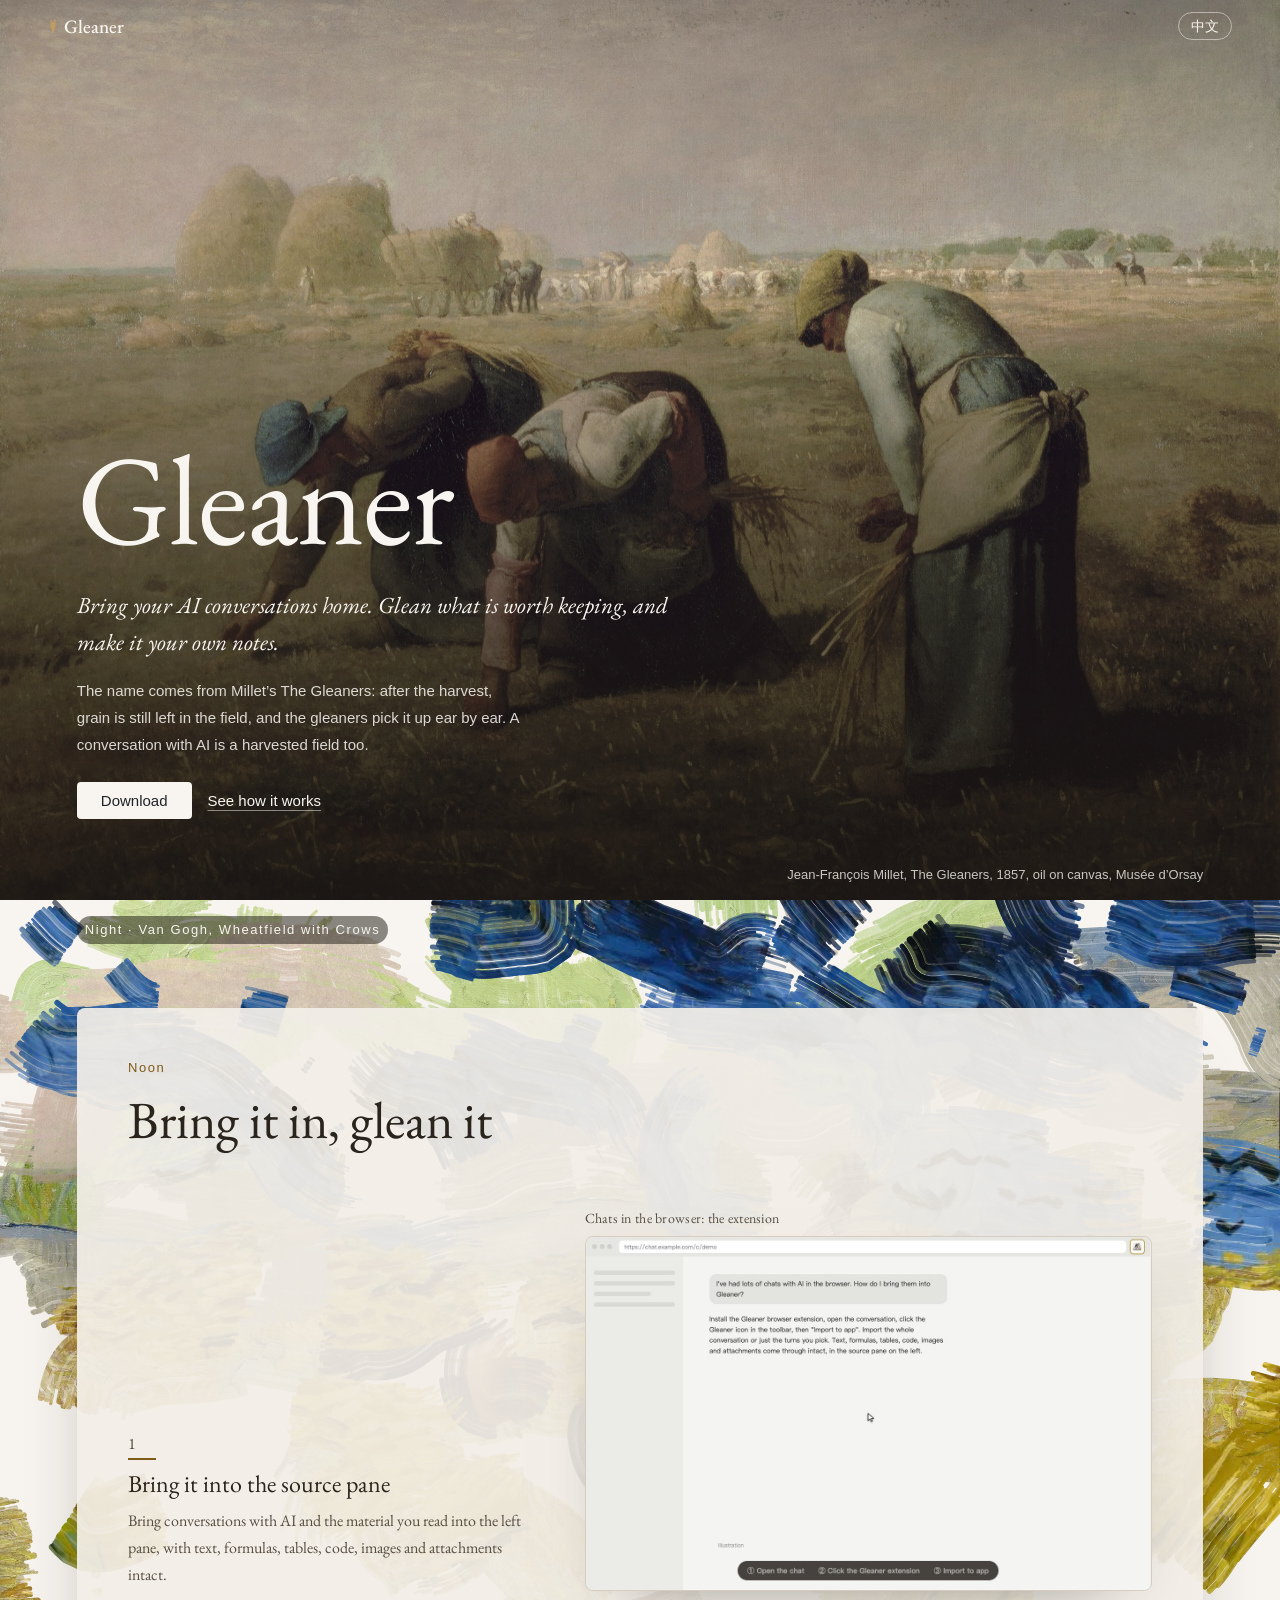
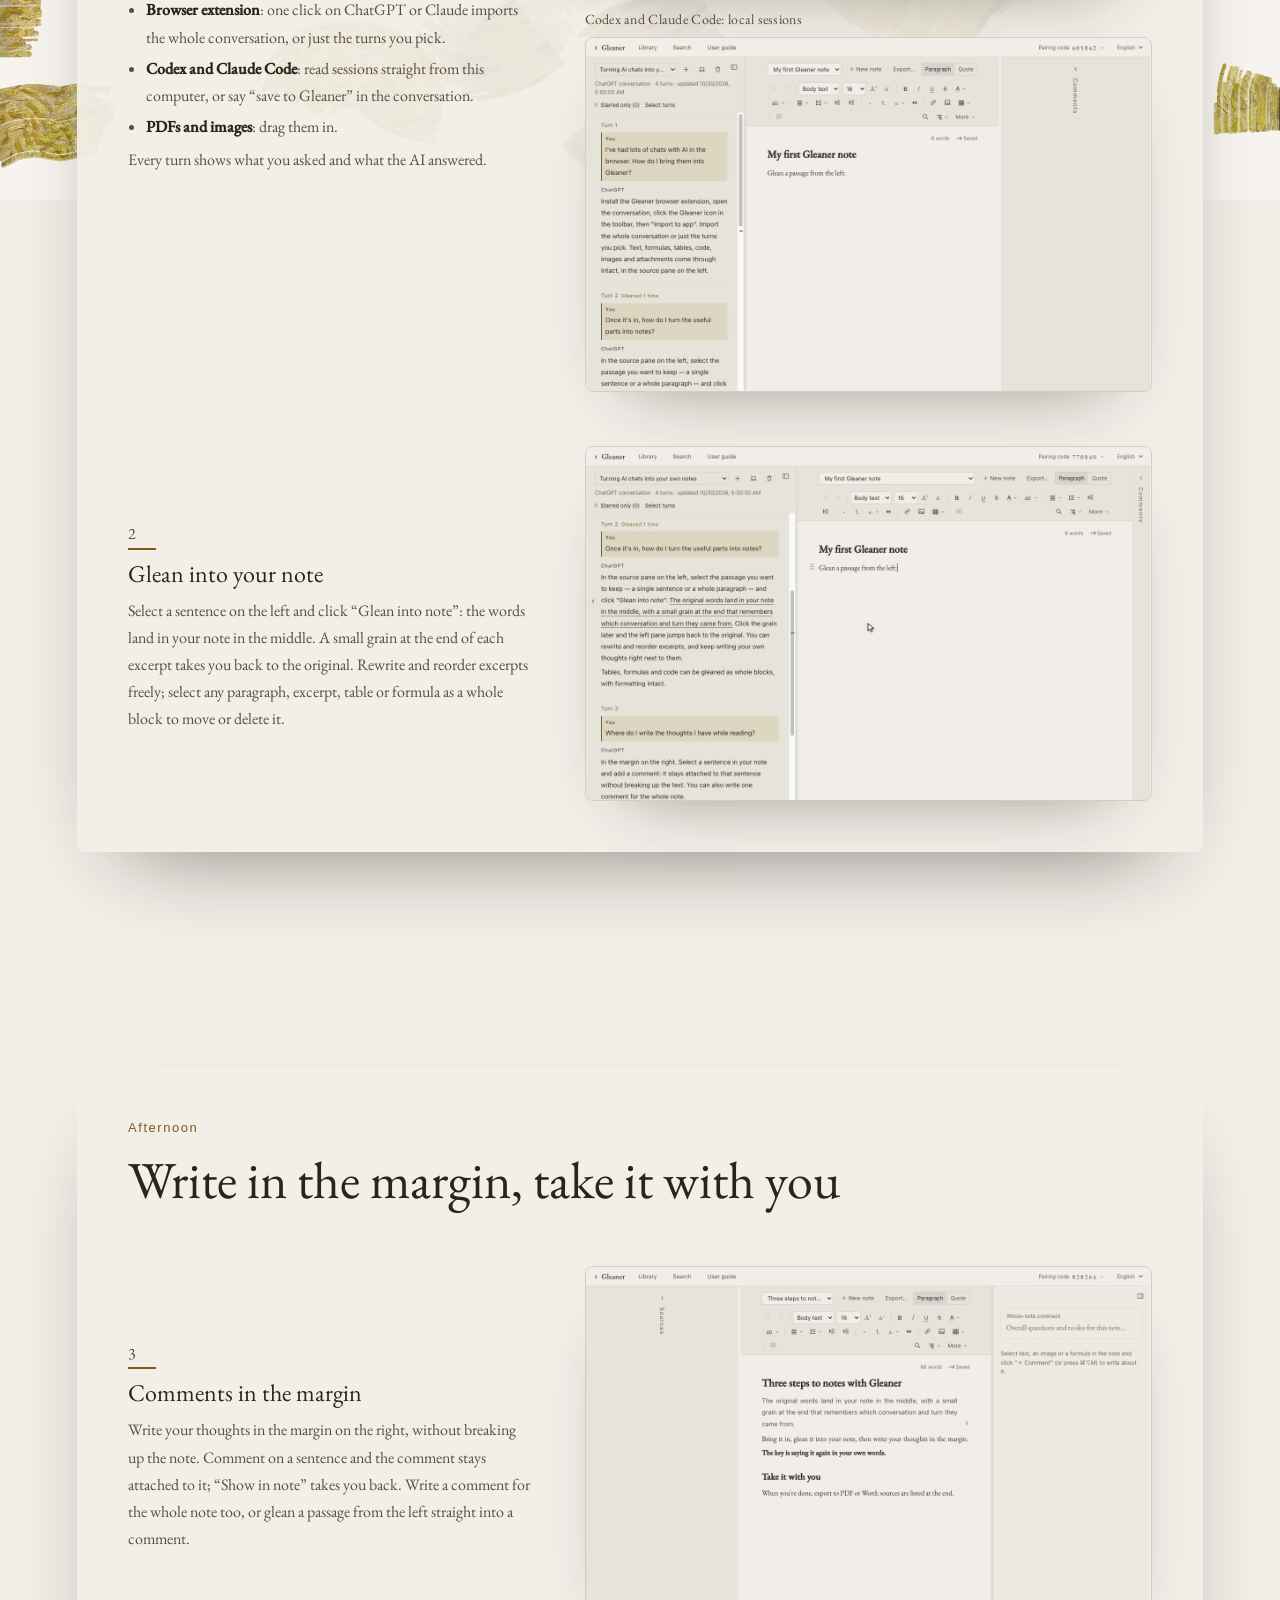
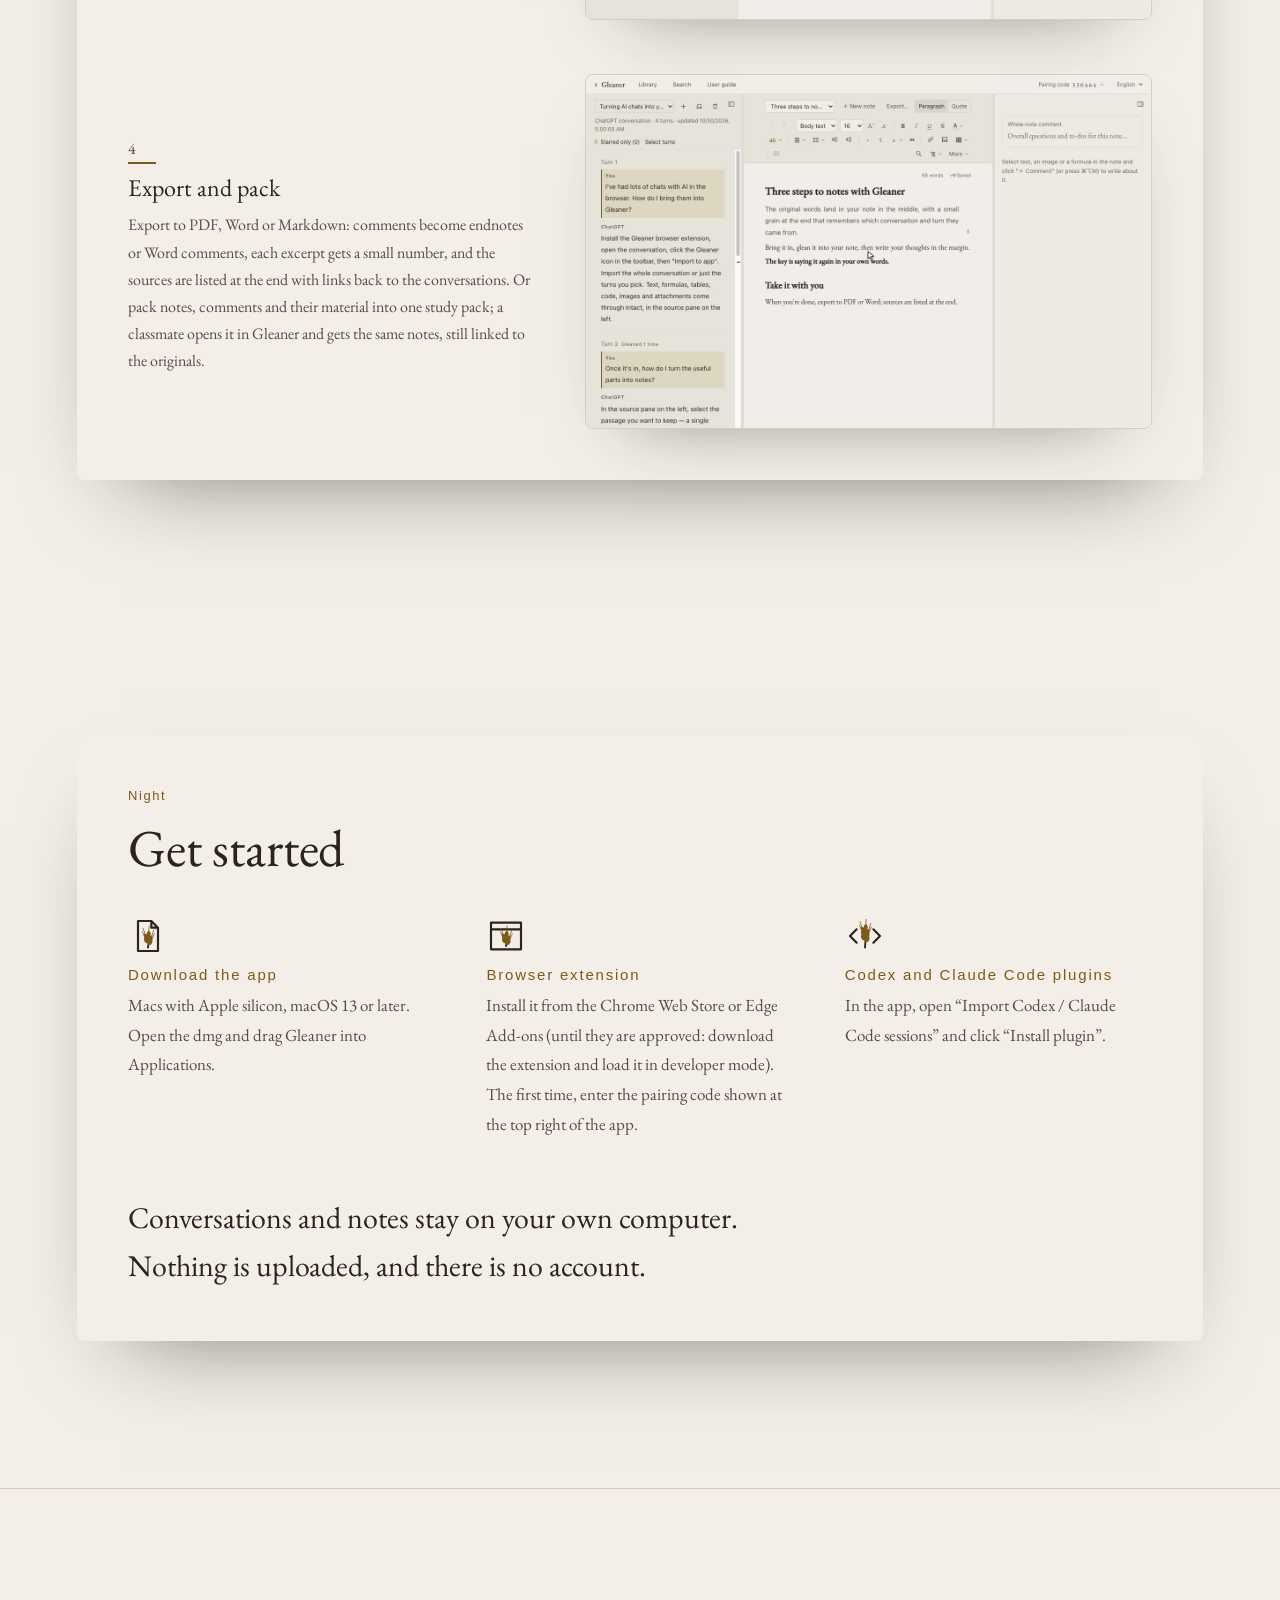
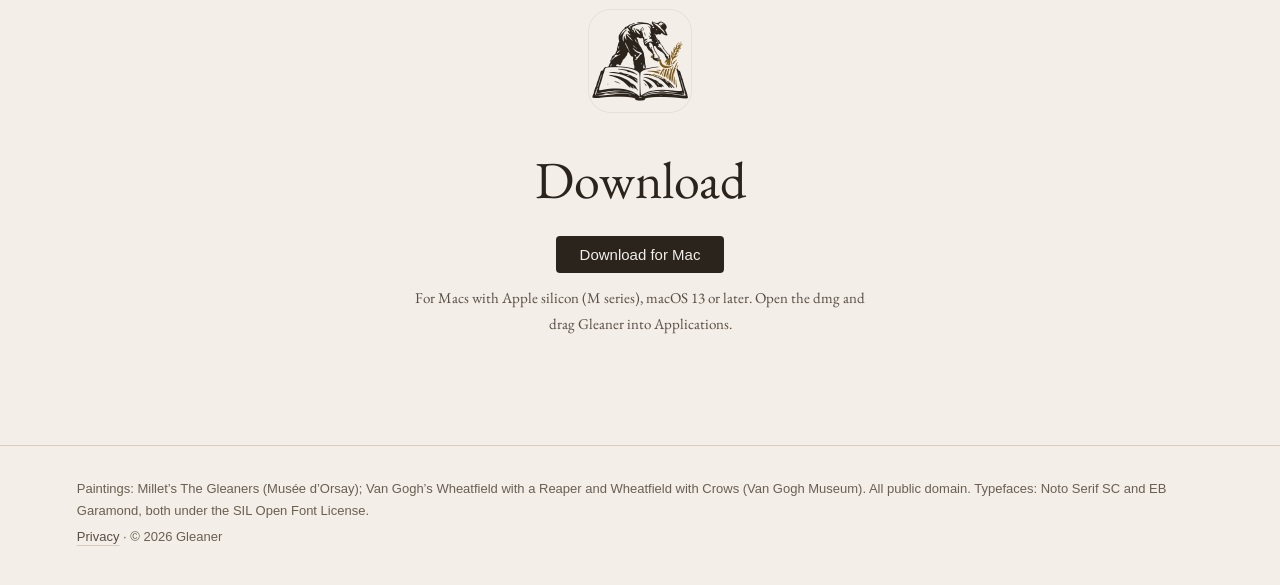
==== commit e511d446: "Homepage: anonymous visit and download-click counts, privacy page update" ====
--- a/index.html
+++ b/index.html
@@ -1,5 +1,5 @@
 <!doctype html>
-<html lang="zh-CN" data-lang="zh">
+<html lang="zh-CN" data-lang="zh" data-stats="https://stats.gleanernotes.com/v1/click">
 <head>
 <meta charset="utf-8">
 <meta name="viewport" content="width=device-width, initial-scale=1">
@@ -198,5 +198,6 @@
   </p>
   <p><a class="link" href="privacy.html"><span lang="zh-CN">隐私说明</span><span lang="en">Privacy</span></a> · © 2026 Gleaner</p>
 </footer>
+<script defer src="https://static.cloudflareinsights.com/beacon.min.js" data-cf-beacon='{"token":"7454918f452b482b9119001f5b6639af"}'></script>
 </body>
 </html>
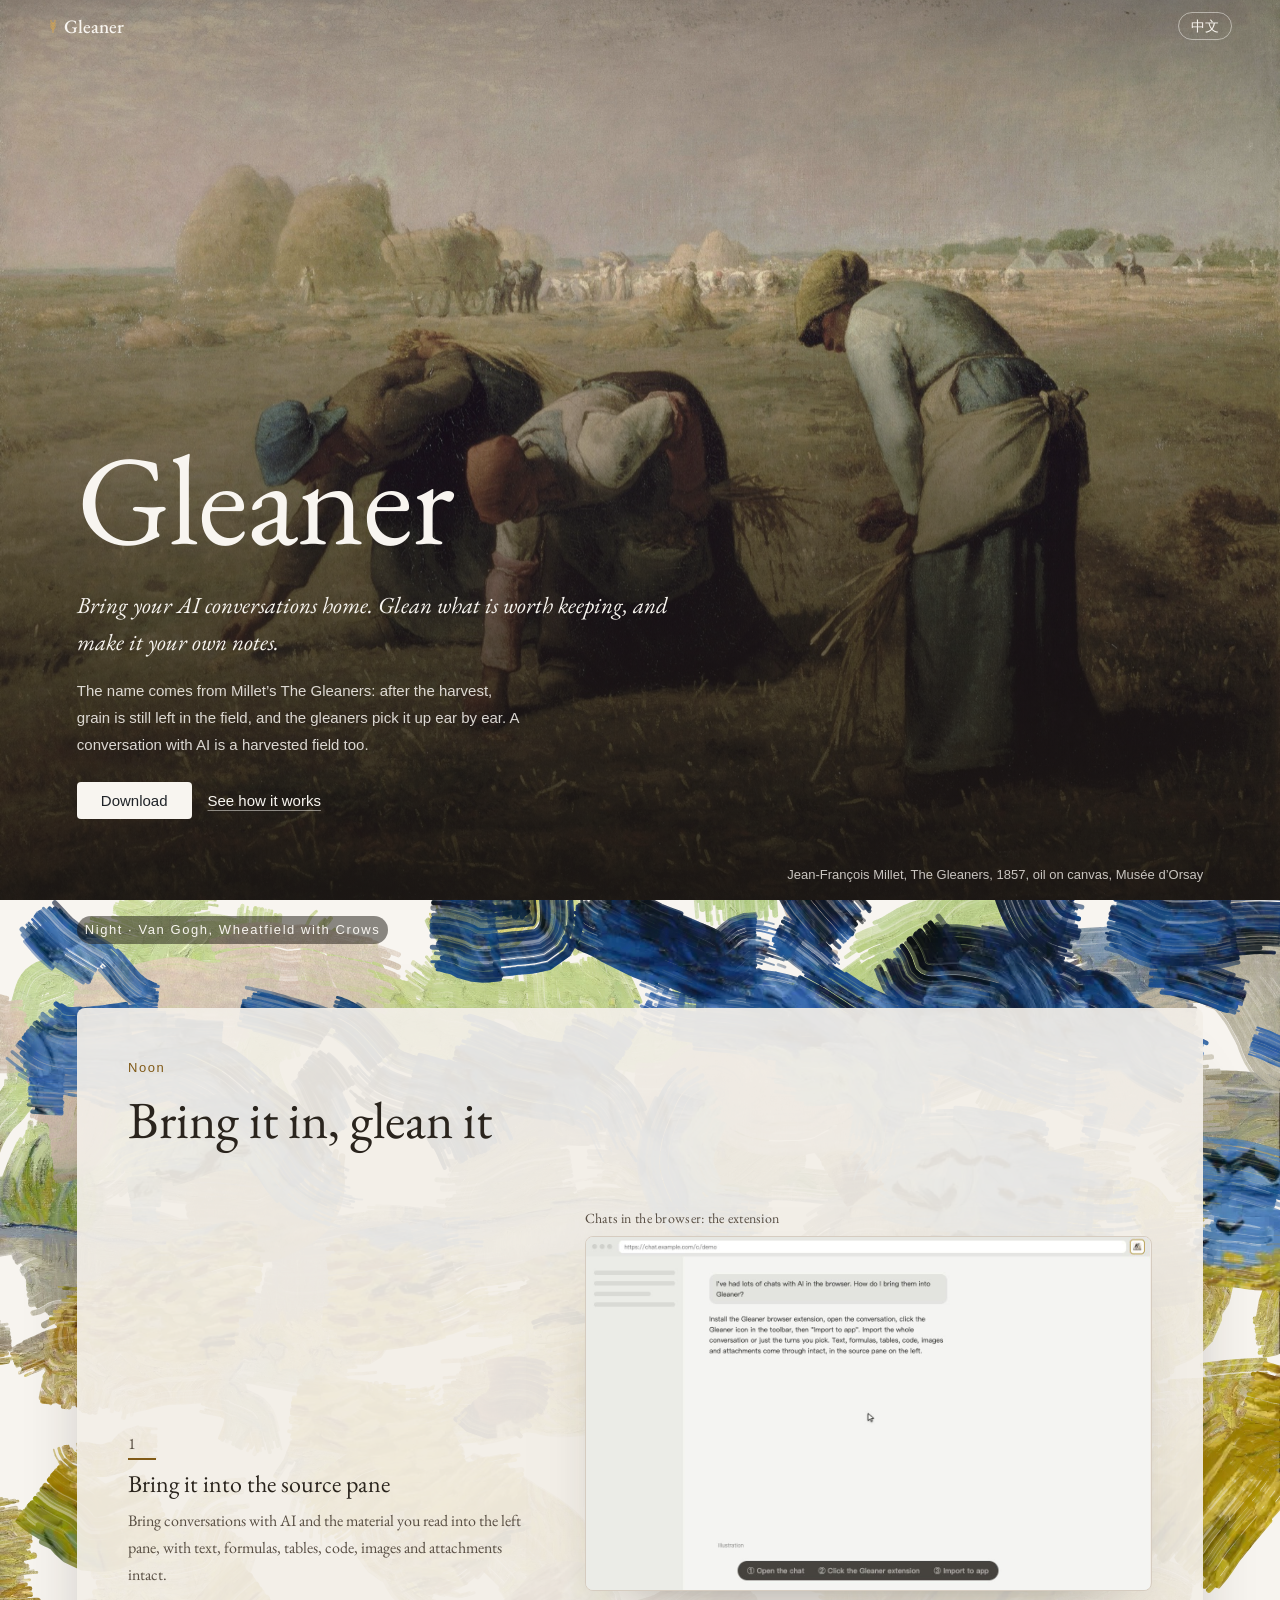
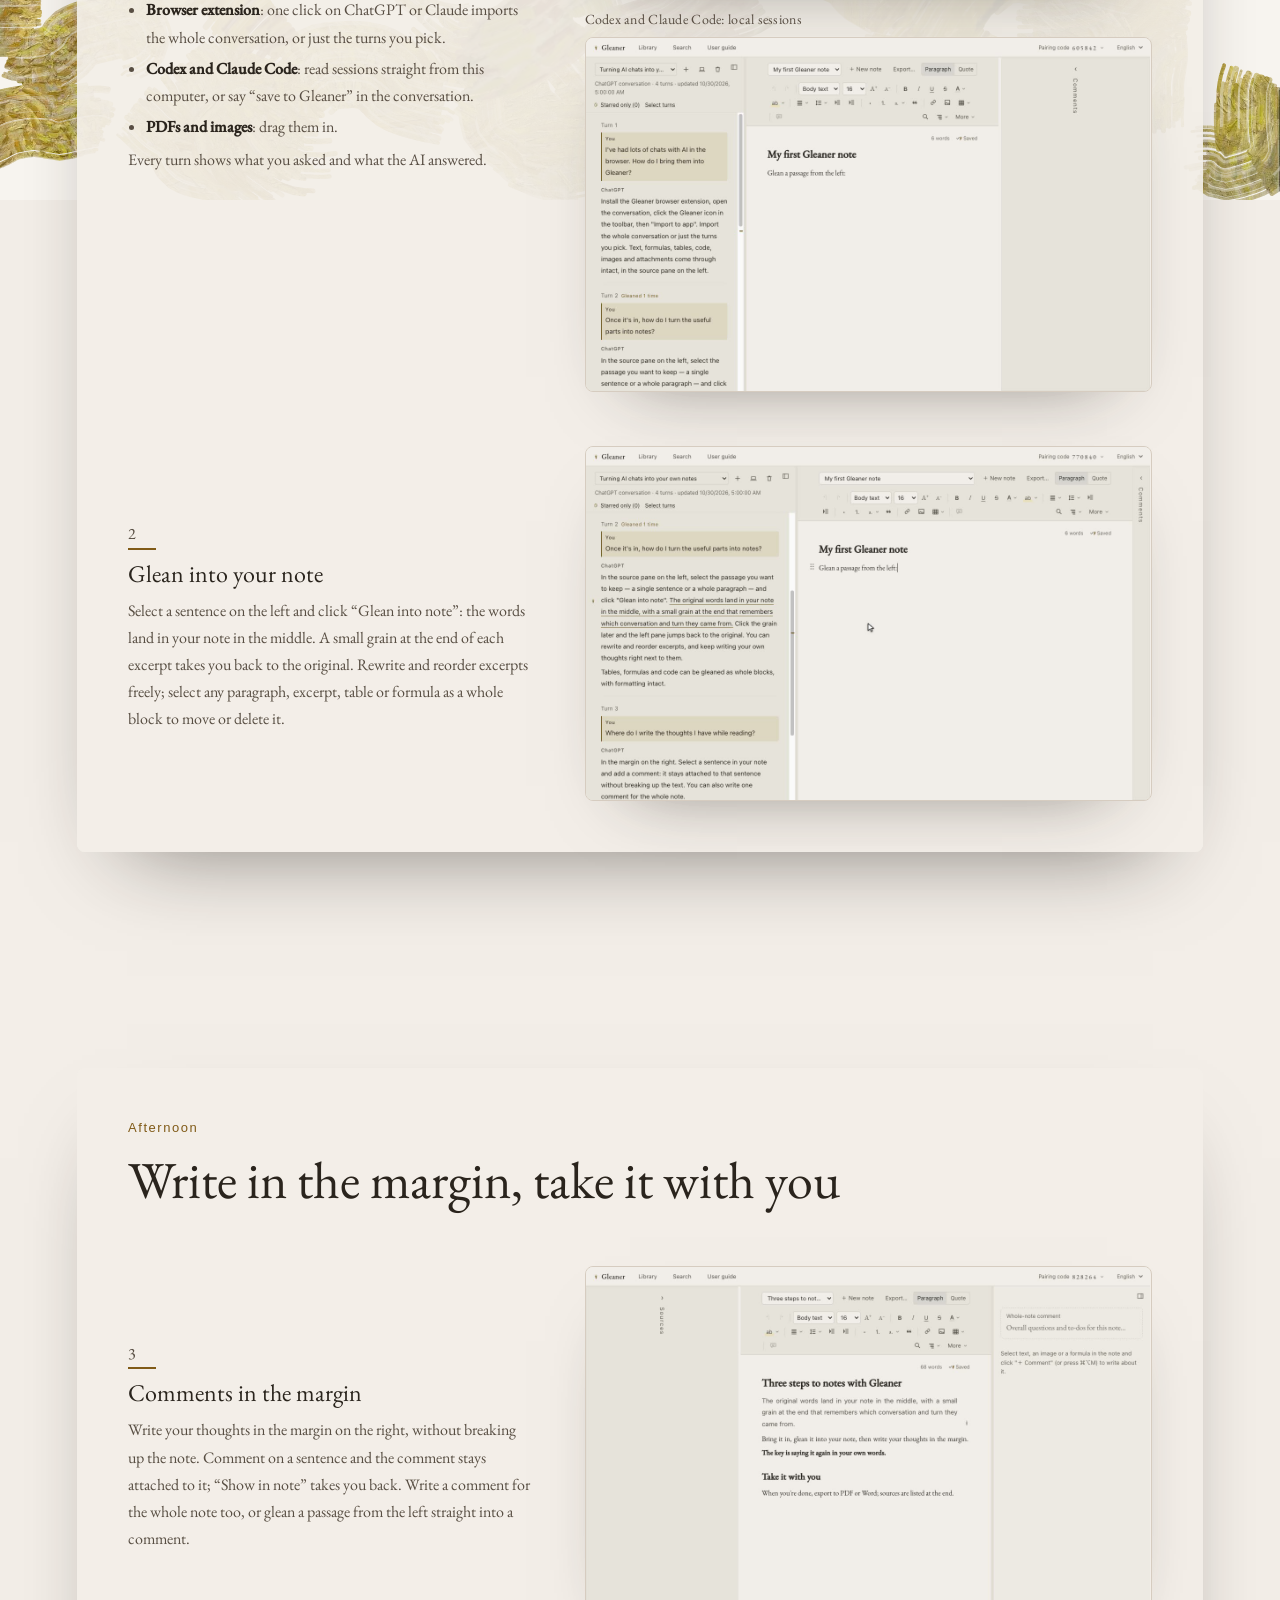
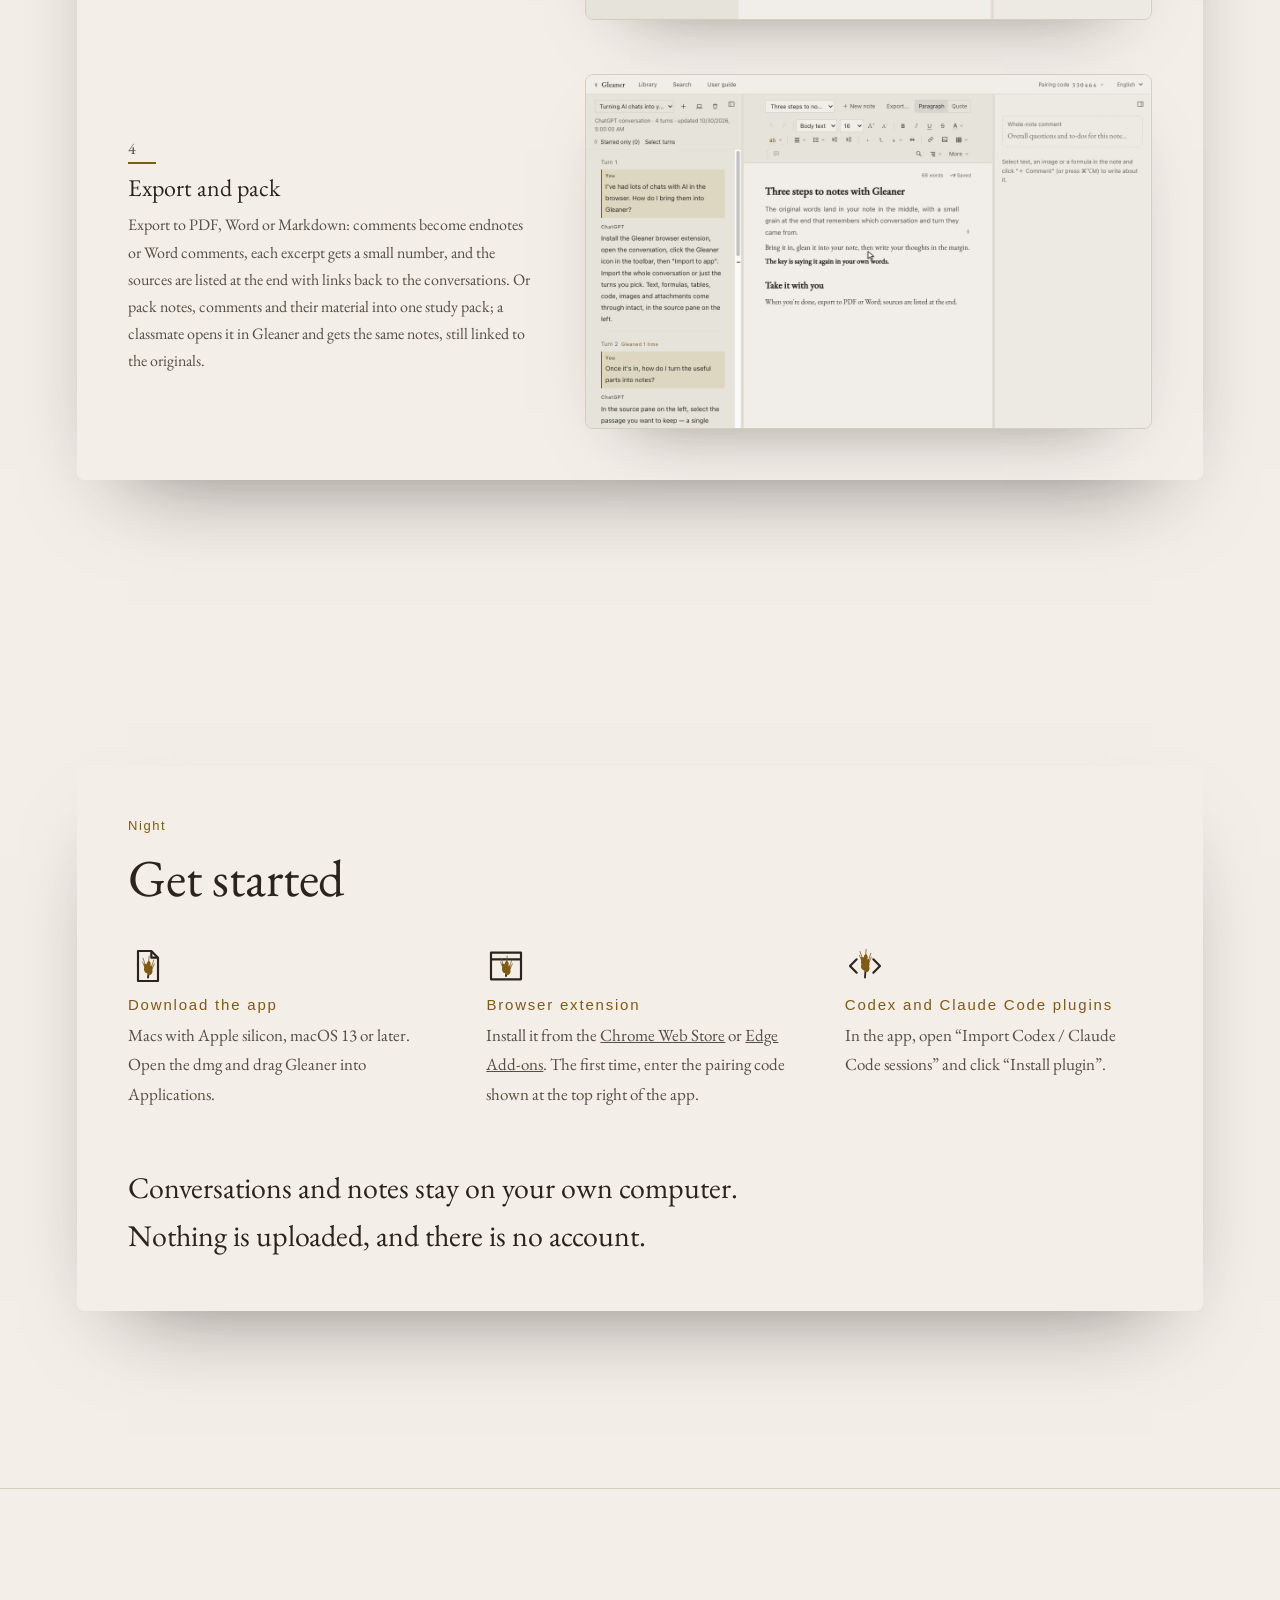
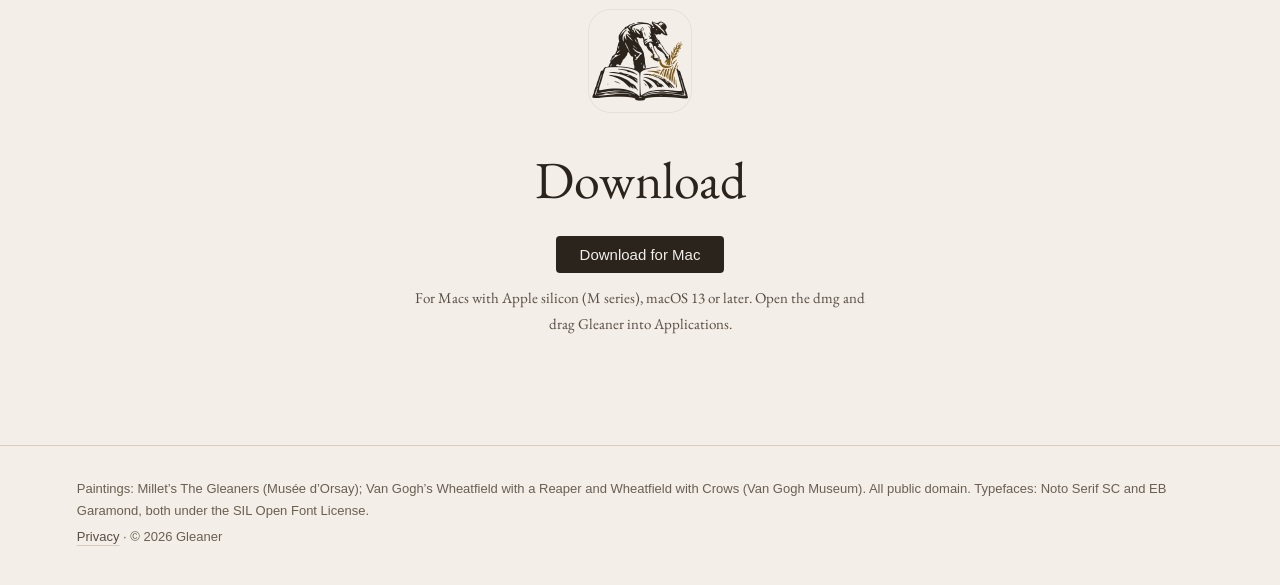
==== commit 94fe3672: "Homepage: link to the Chrome and Edge extension stores" ====
--- a/index.html
+++ b/index.html
@@ -153,7 +153,7 @@
               <li>
                 <svg class="way-icon" viewBox="0 0 24 24" aria-hidden="true"><path class="ic" d="M3 4h18v16H3zM3 8h18"/><g transform="rotate(0 12 18)"><path class="st" d="M12 18Q12.7 14.0 12.3 11.2"/><path class="aw" d="M10.3 11.10l-1.3 -3.8M14.2 12.20l1.3 -3.8"/><path class="aw" d="M10.3 13.40l-1.6 -3.8M14.2 14.50l1.6 -3.8"/><path class="k" style="--i:0" transform="translate(12.45 17.05) rotate(34)" d="M0 0C1.15 -.55 1 -2.3 0 -3.1C-1 -2.3 -1.15 -.55 0 0Z"/><path class="k" style="--i:1" transform="translate(11.85 15.90) rotate(-34)" d="M0 0C1.15 -.55 1 -2.3 0 -3.1C-1 -2.3 -1.15 -.55 0 0Z"/><path class="k" style="--i:2" transform="translate(12.45 14.75) rotate(34)" d="M0 0C1.15 -.55 1 -2.3 0 -3.1C-1 -2.3 -1.15 -.55 0 0Z"/><path class="k" style="--i:3" transform="translate(11.85 13.60) rotate(-34)" d="M0 0C1.15 -.55 1 -2.3 0 -3.1C-1 -2.3 -1.15 -.55 0 0Z"/><path class="k" style="--i:4" transform="translate(12.30 12.40) rotate(4)" d="M0 0C1.15 -.55 1 -2.3 0 -3.1C-1 -2.3 -1.15 -.55 0 0Z"/><path class="aw" d="M12.4 9.40l.3 -3.4"/></g></svg>
                 <h3><span lang="zh-CN">浏览器扩展</span><span lang="en">Browser extension</span></h3>
-                <p><span lang="zh-CN">从 Chrome 网上应用店或 Edge 加载项安装（审核通过前：下载扩展包，在扩展管理页打开开发者模式加载）。第一次用时输入 App 右上角的配对码。</span><span lang="en">Install it from the Chrome Web Store or Edge Add-ons (until they are approved: download the extension and load it in developer mode). The first time, enter the pairing code shown at the top right of the app.</span></p>
+                <p><span lang="zh-CN">从 <a href="https://chromewebstore.google.com/detail/flfpiicfphgplffkipbdpomnjhaffkla">Chrome 网上应用店</a>或 <a href="https://microsoftedge.microsoft.com/addons/detail/ilnfgdpgjdcjlphfbmblfdnhnooffdao">Edge 加载项</a>安装。第一次用时输入 App 右上角的配对码。</span><span lang="en">Install it from the <a href="https://chromewebstore.google.com/detail/flfpiicfphgplffkipbdpomnjhaffkla">Chrome Web Store</a> or <a href="https://microsoftedge.microsoft.com/addons/detail/ilnfgdpgjdcjlphfbmblfdnhnooffdao">Edge Add-ons</a>. The first time, enter the pairing code shown at the top right of the app.</span></p>
               </li>
               <li>
                 <svg class="way-icon" viewBox="0 0 24 24" aria-hidden="true"><path class="ic" d="M7 8l-4 4 4 4M17 8l4 4-4 4"/><g transform="rotate(0 12 19)"><path class="st" d="M12 19Q12.7 12.5 12.3 7.2"/><path class="aw" d="M10.3 7.10l-1.3 -3.8M14.2 8.20l1.3 -3.8"/><path class="aw" d="M10.3 9.40l-1.6 -3.8M14.2 10.50l1.6 -3.8"/><path class="k" style="--i:0" transform="translate(12.45 15.35) rotate(34)" d="M0 0C1.15 -.55 1 -2.3 0 -3.1C-1 -2.3 -1.15 -.55 0 0Z"/><path class="k" style="--i:1" transform="translate(11.85 14.20) rotate(-34)" d="M0 0C1.15 -.55 1 -2.3 0 -3.1C-1 -2.3 -1.15 -.55 0 0Z"/><path class="k" style="--i:2" transform="translate(12.45 13.05) rotate(34)" d="M0 0C1.15 -.55 1 -2.3 0 -3.1C-1 -2.3 -1.15 -.55 0 0Z"/><path class="k" style="--i:3" transform="translate(11.85 11.90) rotate(-34)" d="M0 0C1.15 -.55 1 -2.3 0 -3.1C-1 -2.3 -1.15 -.55 0 0Z"/><path class="k" style="--i:4" transform="translate(12.45 10.75) rotate(34)" d="M0 0C1.15 -.55 1 -2.3 0 -3.1C-1 -2.3 -1.15 -.55 0 0Z"/><path class="k" style="--i:5" transform="translate(11.85 9.60) rotate(-34)" d="M0 0C1.15 -.55 1 -2.3 0 -3.1C-1 -2.3 -1.15 -.55 0 0Z"/><path class="k" style="--i:6" transform="translate(12.30 8.40) rotate(4)" d="M0 0C1.15 -.55 1 -2.3 0 -3.1C-1 -2.3 -1.15 -.55 0 0Z"/><path class="aw" d="M12.4 5.40l.3 -3.4"/></g></svg>
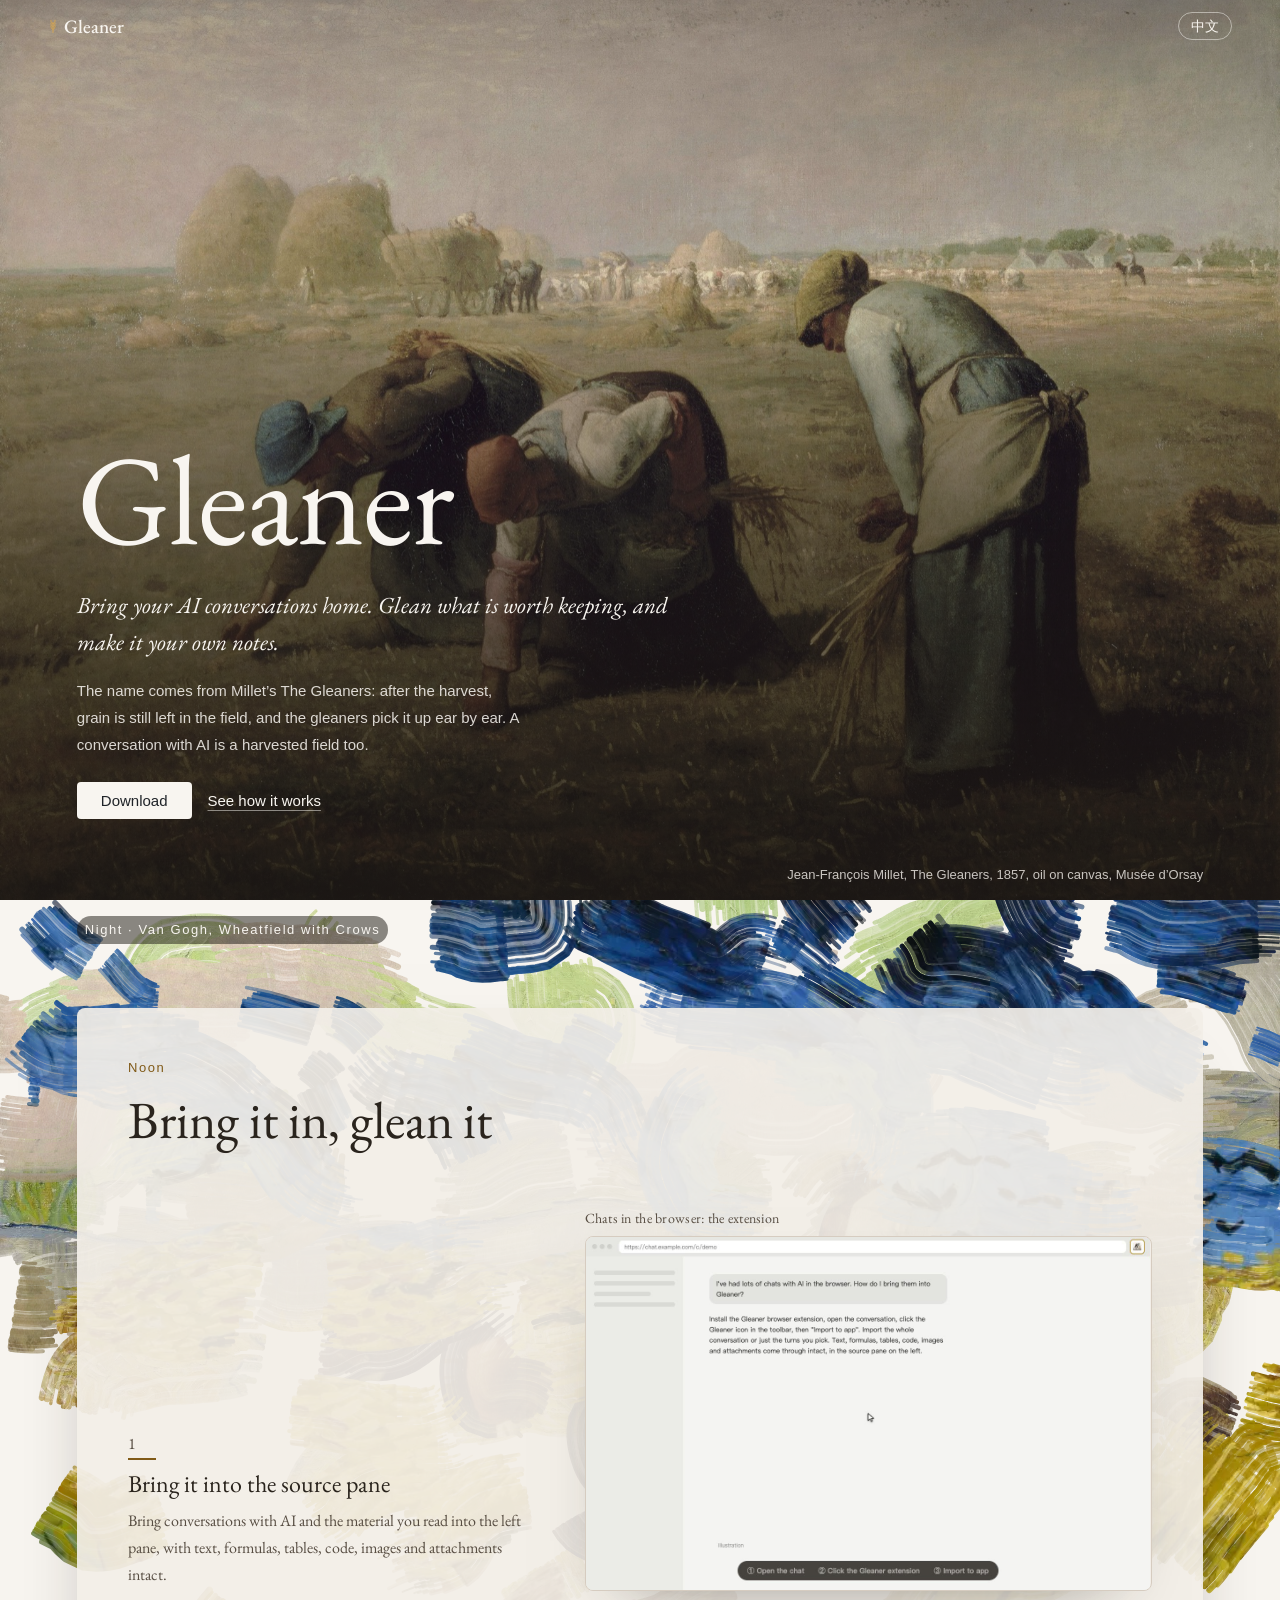
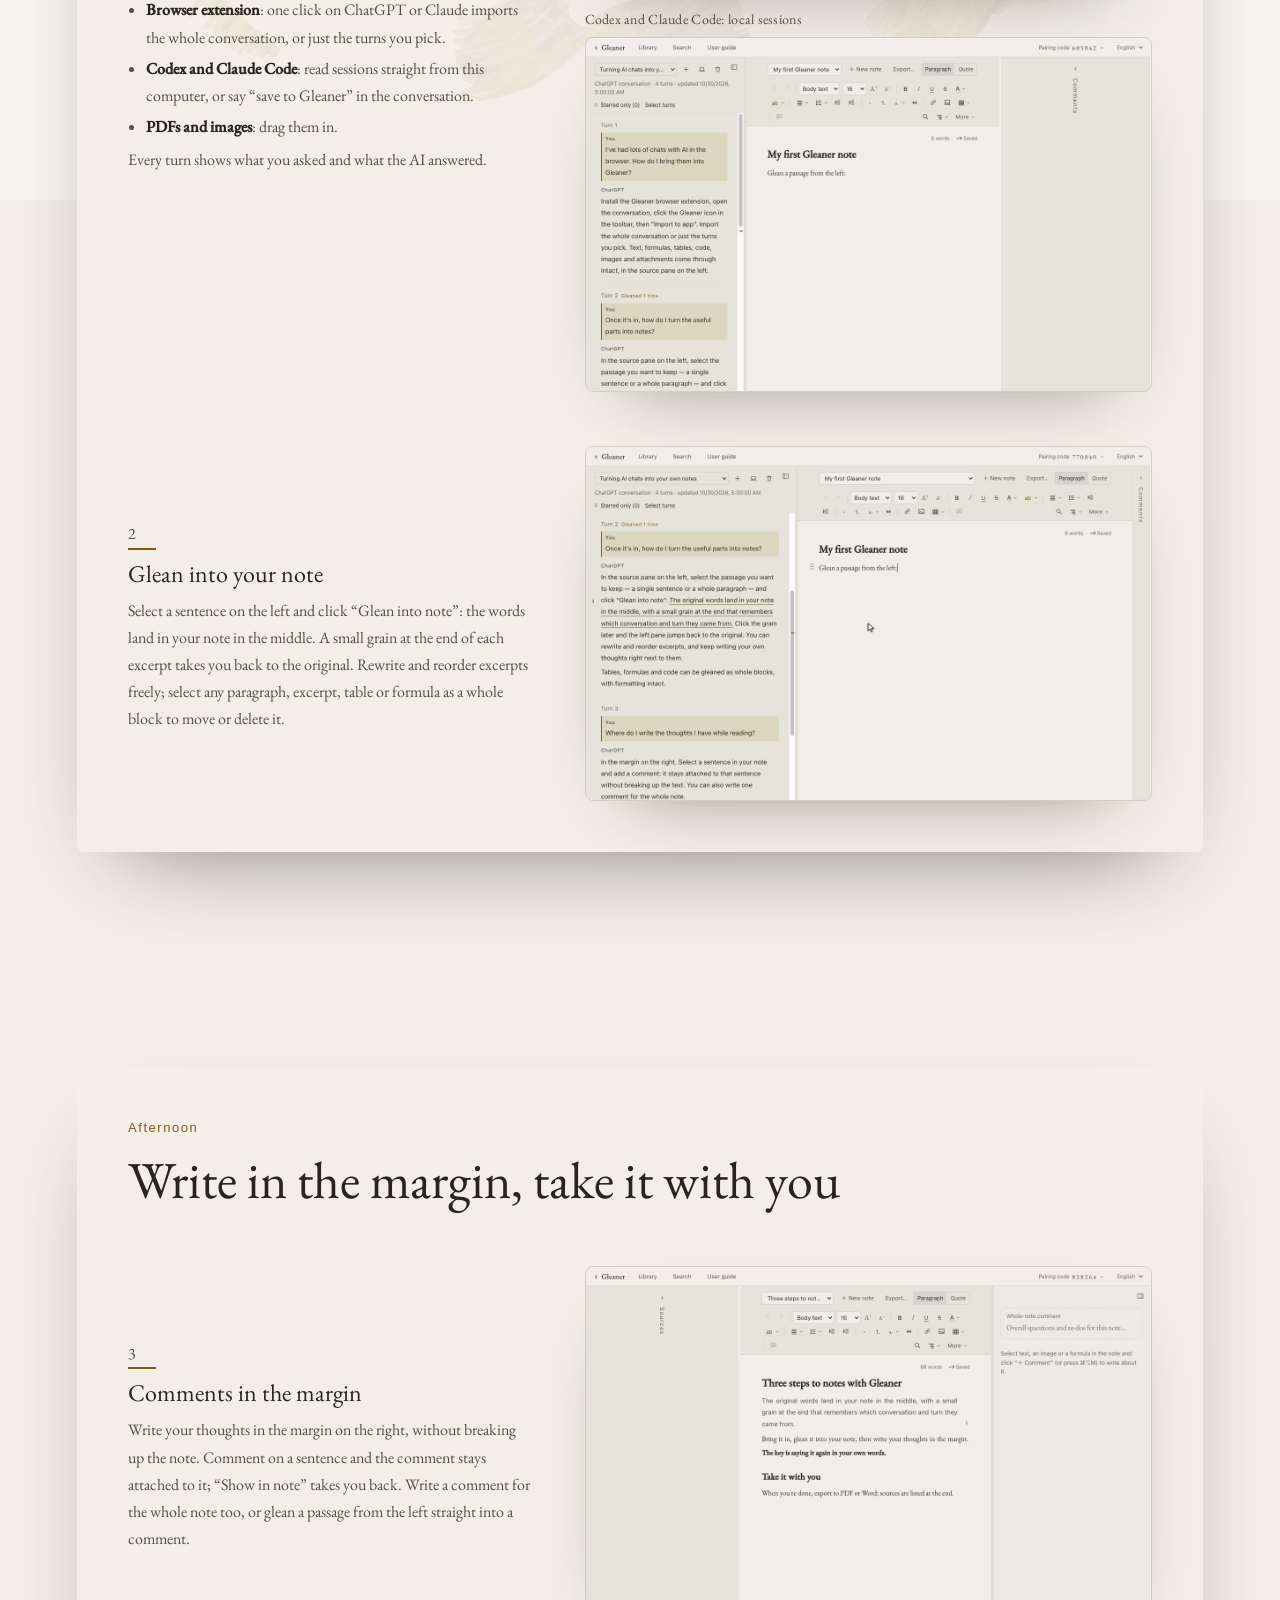
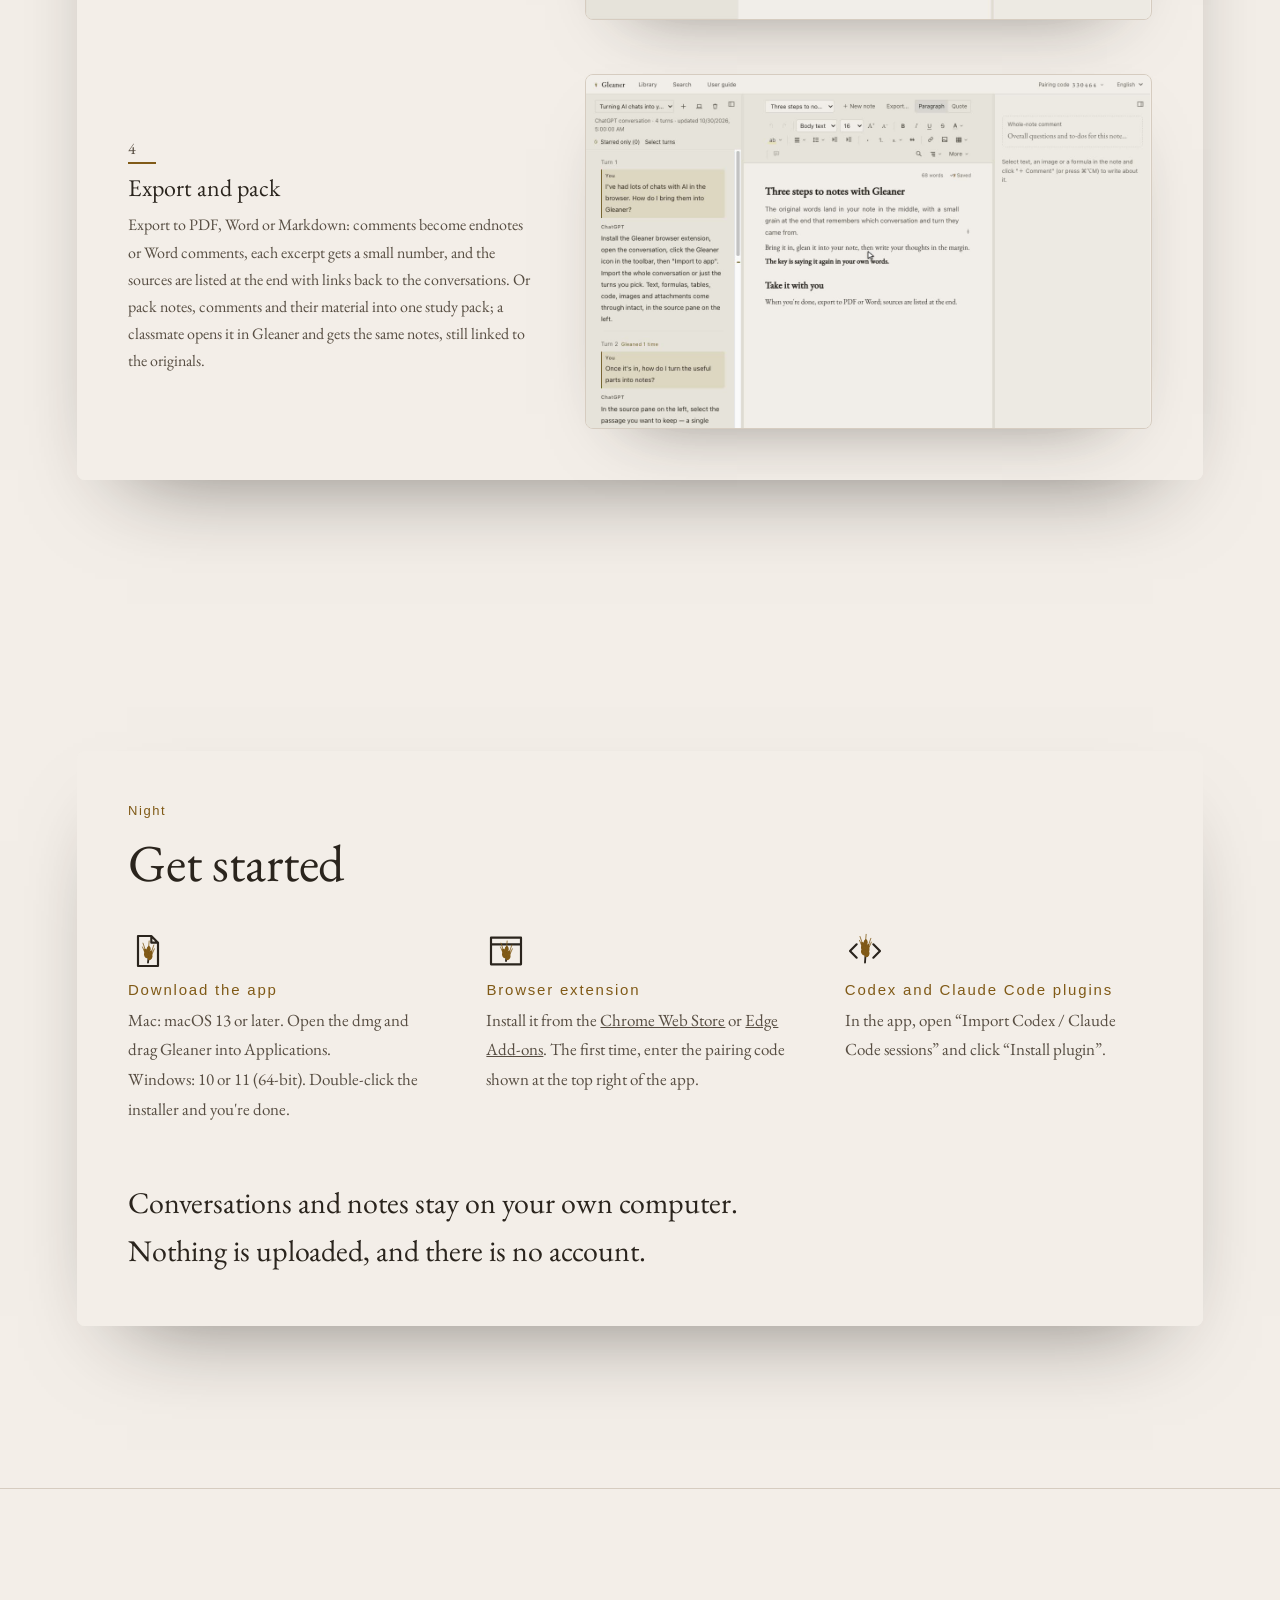
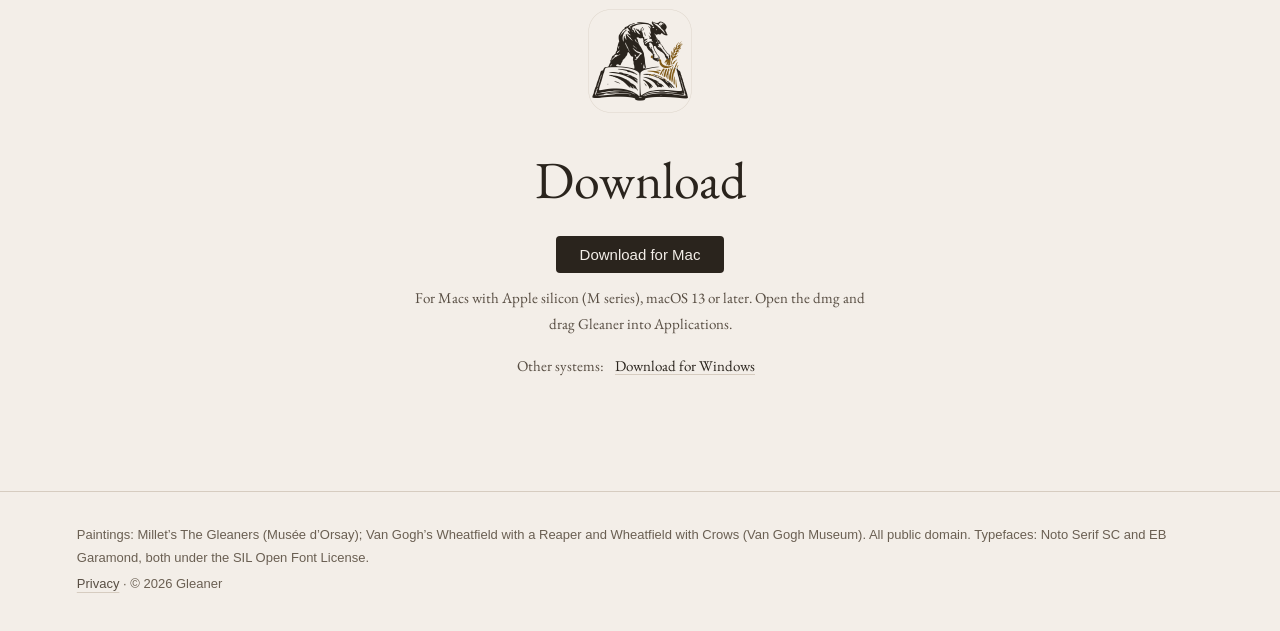
==== commit 9205ccd5: "Homepage: Windows download button, picked by the visitor's system" ====
--- a/index.html
+++ b/index.html
@@ -148,7 +148,8 @@
               <li>
                 <svg class="way-icon" viewBox="0 0 24 24" aria-hidden="true"><path class="ic" d="M6 3h8l4 4v14H6zM14 3v4h4"/><g transform="rotate(0 12 19)"><path class="st" d="M12 19Q12.7 14.5 12.3 11.2"/><path class="aw" d="M10.3 11.10l-1.3 -3.8M14.2 12.20l1.3 -3.8"/><path class="aw" d="M10.3 13.40l-1.6 -3.8M14.2 14.50l1.6 -3.8"/><path class="k" style="--i:0" transform="translate(12.45 17.05) rotate(34)" d="M0 0C1.15 -.55 1 -2.3 0 -3.1C-1 -2.3 -1.15 -.55 0 0Z"/><path class="k" style="--i:1" transform="translate(11.85 15.90) rotate(-34)" d="M0 0C1.15 -.55 1 -2.3 0 -3.1C-1 -2.3 -1.15 -.55 0 0Z"/><path class="k" style="--i:2" transform="translate(12.45 14.75) rotate(34)" d="M0 0C1.15 -.55 1 -2.3 0 -3.1C-1 -2.3 -1.15 -.55 0 0Z"/><path class="k" style="--i:3" transform="translate(11.85 13.60) rotate(-34)" d="M0 0C1.15 -.55 1 -2.3 0 -3.1C-1 -2.3 -1.15 -.55 0 0Z"/><path class="k" style="--i:4" transform="translate(12.30 12.40) rotate(4)" d="M0 0C1.15 -.55 1 -2.3 0 -3.1C-1 -2.3 -1.15 -.55 0 0Z"/><path class="aw" d="M12.4 9.40l.3 -3.4"/></g></svg>
                 <h3><span lang="zh-CN">下载 App</span><span lang="en">Download the app</span></h3>
-                <p><span lang="zh-CN">Apple 芯片（M 系列）的 Mac，macOS 13 或更新。打开 dmg，把拾穗拖进"应用程序"。</span><span lang="en">Macs with Apple silicon, macOS 13 or later. Open the dmg and drag Gleaner into Applications.</span></p>
+                <p><span lang="zh-CN">Mac：macOS 13 或更新，打开 dmg，把拾穗拖进"应用程序"。</span><span lang="en">Mac: macOS 13 or later. Open the dmg and drag Gleaner into Applications.</span></p>
+                <p data-only="win-x64"><span lang="zh-CN">Windows：10 或 11（64 位），双击安装程序就装好了。</span><span lang="en">Windows: 10 or 11 (64-bit). Double-click the installer and you're done.</span></p>
               </li>
               <li>
                 <svg class="way-icon" viewBox="0 0 24 24" aria-hidden="true"><path class="ic" d="M3 4h18v16H3zM3 8h18"/><g transform="rotate(0 12 18)"><path class="st" d="M12 18Q12.7 14.0 12.3 11.2"/><path class="aw" d="M10.3 11.10l-1.3 -3.8M14.2 12.20l1.3 -3.8"/><path class="aw" d="M10.3 13.40l-1.6 -3.8M14.2 14.50l1.6 -3.8"/><path class="k" style="--i:0" transform="translate(12.45 17.05) rotate(34)" d="M0 0C1.15 -.55 1 -2.3 0 -3.1C-1 -2.3 -1.15 -.55 0 0Z"/><path class="k" style="--i:1" transform="translate(11.85 15.90) rotate(-34)" d="M0 0C1.15 -.55 1 -2.3 0 -3.1C-1 -2.3 -1.15 -.55 0 0Z"/><path class="k" style="--i:2" transform="translate(12.45 14.75) rotate(34)" d="M0 0C1.15 -.55 1 -2.3 0 -3.1C-1 -2.3 -1.15 -.55 0 0Z"/><path class="k" style="--i:3" transform="translate(11.85 13.60) rotate(-34)" d="M0 0C1.15 -.55 1 -2.3 0 -3.1C-1 -2.3 -1.15 -.55 0 0Z"/><path class="k" style="--i:4" transform="translate(12.30 12.40) rotate(4)" d="M0 0C1.15 -.55 1 -2.3 0 -3.1C-1 -2.3 -1.15 -.55 0 0Z"/><path class="aw" d="M12.4 9.40l.3 -3.4"/></g></svg>
@@ -174,12 +175,24 @@
     <img class="icon" src="img/icon.png" width="1024" height="1024" loading="lazy" alt="">
     <h2 id="download-title"><span lang="zh-CN">下载</span><span lang="en">Download</span></h2>
     <!-- 上线前显示"即将推出"；SITE_LIVE=1 构建时（site/build.mjs）换成下载按钮，直接下载公开发布仓库最新版本的 dmg -->
+    <!-- 每个安装包一块（data-os）；正式构建只留已经发布的（SITE_INSTALLERS，docs/plans/2026-11-windows.md），
+         site.js 按访客的系统先显示对应的一块，其他的放进"其他系统" -->
     <div class="get" data-get>
-      <a class="btn" data-releases href="https://github.com/Thomas-Melonesoda/gleaner/releases/latest/download/Gleaner-arm64.dmg"><span lang="zh-CN">下载 Mac 版</span><span lang="en">Download for Mac</span></a>
-      <p class="get-note">
-        <span lang="zh-CN">适用于 Apple 芯片（M 系列）的 Mac，macOS 13 或更新。下载后打开 dmg，把拾穗拖进"应用程序"。</span>
-        <span lang="en">For Macs with Apple silicon (M series), macOS 13 or later. Open the dmg and drag Gleaner into Applications.</span>
-      </p>
+      <div class="get-one" data-os="mac-arm64" id="get-mac-arm64">
+        <a class="btn" data-releases href="https://github.com/Thomas-Melonesoda/gleaner/releases/latest/download/Gleaner-arm64.dmg"><span lang="zh-CN">下载 Mac 版</span><span lang="en">Download for Mac</span></a>
+        <p class="get-note">
+          <span lang="zh-CN">适用于 Apple 芯片（M 系列）的 Mac，macOS 13 或更新。下载后打开 dmg，把拾穗拖进"应用程序"。</span>
+          <span lang="en">For Macs with Apple silicon (M series), macOS 13 or later. Open the dmg and drag Gleaner into Applications.</span>
+        </p>
+      </div>
+      <div class="get-one" data-os="win-x64" id="get-win-x64">
+        <a class="btn" data-releases href="https://github.com/Thomas-Melonesoda/gleaner/releases/latest/download/Gleaner-Setup-x64.exe"><span lang="zh-CN">下载 Windows 版</span><span lang="en">Download for Windows</span></a>
+        <p class="get-note">
+          <span lang="zh-CN">适用于 Windows 10 和 11（64 位）。下载后双击安装，不需要管理员权限。如果出现"Windows 已保护你的电脑"，点"更多信息"，再点"仍要运行"。</span>
+          <span lang="en">For Windows 10 and 11 (64-bit). Double-click to install; no administrator rights needed. If you see “Windows protected your PC”, click “More info”, then “Run anyway”.</span>
+        </p>
+      </div>
+      <p class="get-other" data-get-other hidden><span lang="zh-CN">其他系统：</span><span lang="en">Other systems:</span></p>
     </div>
   </section>
 </main>
--- a/site.css
+++ b/site.css
@@ -144,6 +144,11 @@
 .download .btn { background: var(--ink); color: var(--paper); }
 .download .btn:hover { background: var(--ink-2); }
 .get-note { max-width: 30em; margin: var(--space-5) auto 0; font-size: 15px; color: var(--ink-2); }
+.get-one[hidden] { display: none; }
+.get-other { margin: var(--space-5) auto 0; font-size: 15px; color: var(--ink-2); }
+.get-switch { font: inherit; color: var(--ink); background: none; border: 0; padding: 4px 2px; margin: 0 6px; text-decoration: underline; text-decoration-color: var(--rule); text-underline-offset: 3px; cursor: pointer; }
+.get-switch:hover { text-decoration-color: currentColor; }
+.get-switch[hidden] { display: none; }
 
 /* 隐私说明：顶栏不压在画上，用纸色和墨色 */
 .top.on-paper { position: static; color: var(--ink); border-bottom: var(--line) solid var(--rule); }
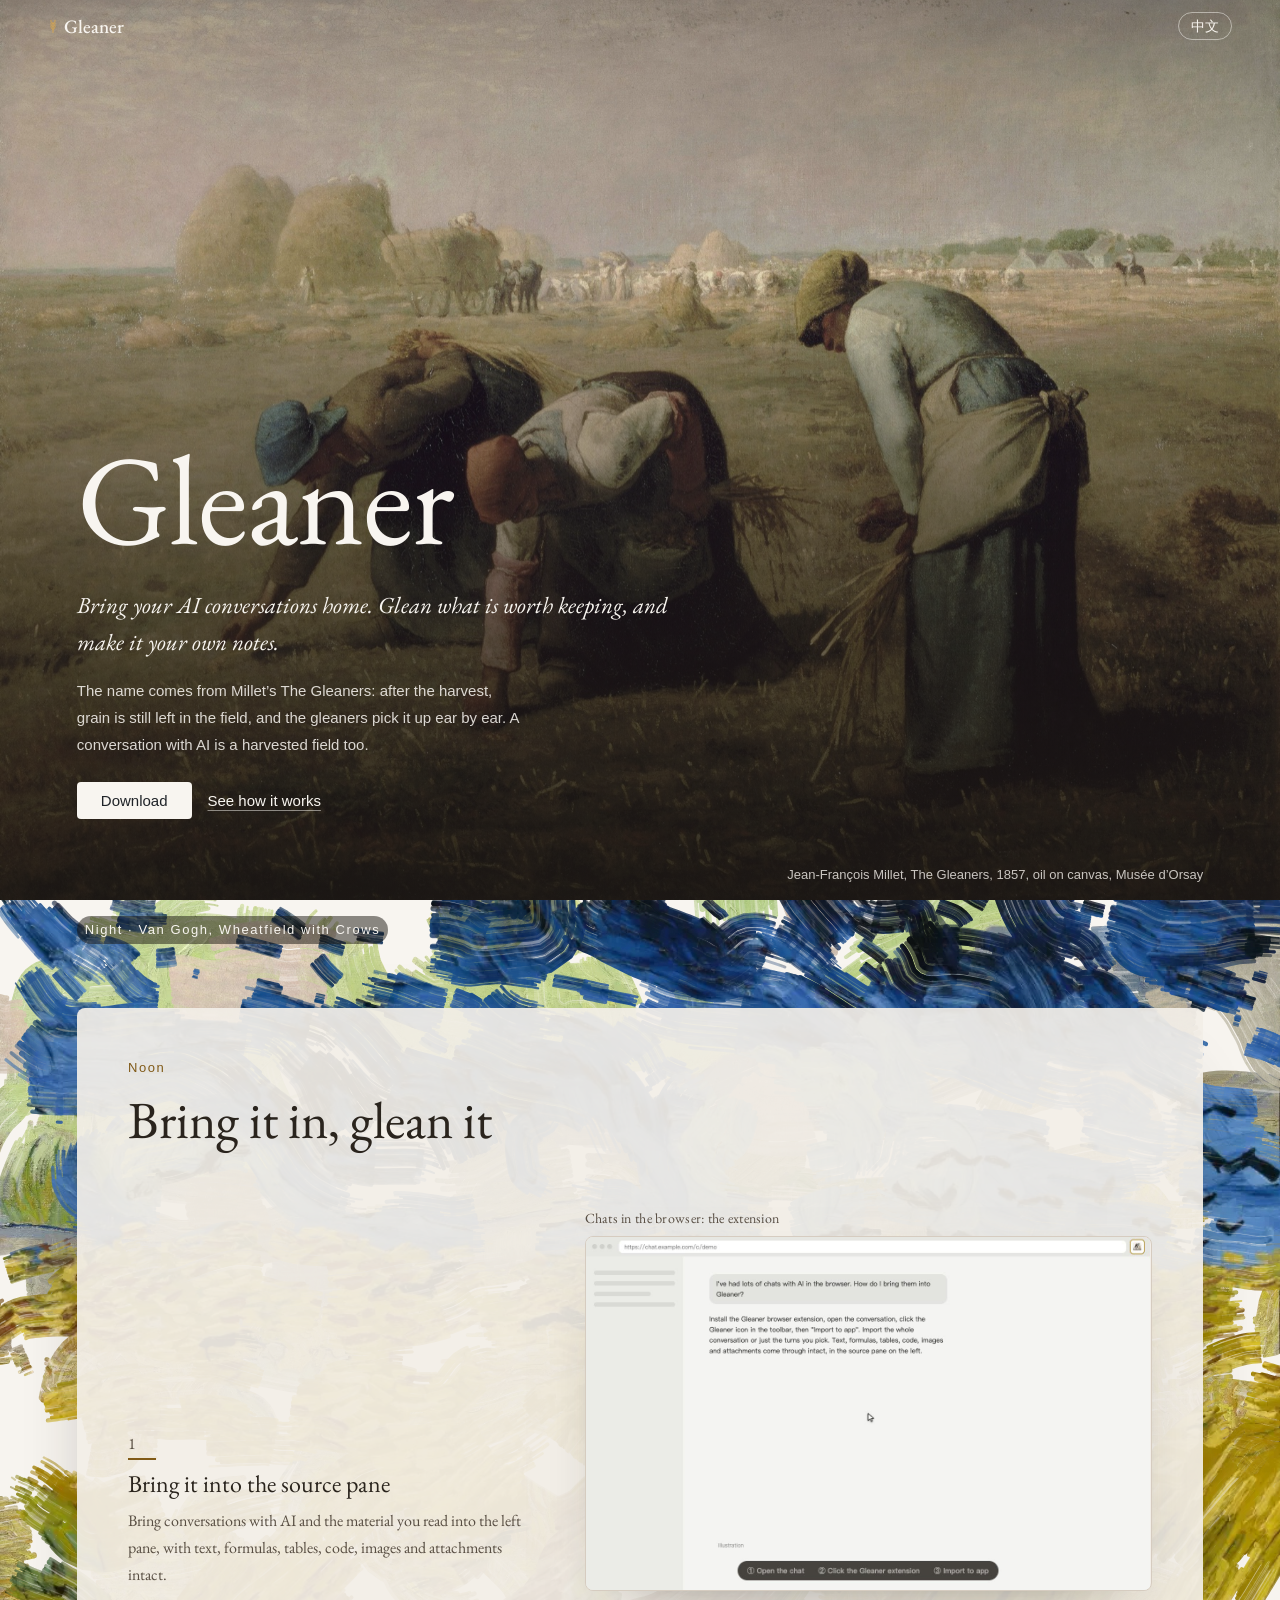
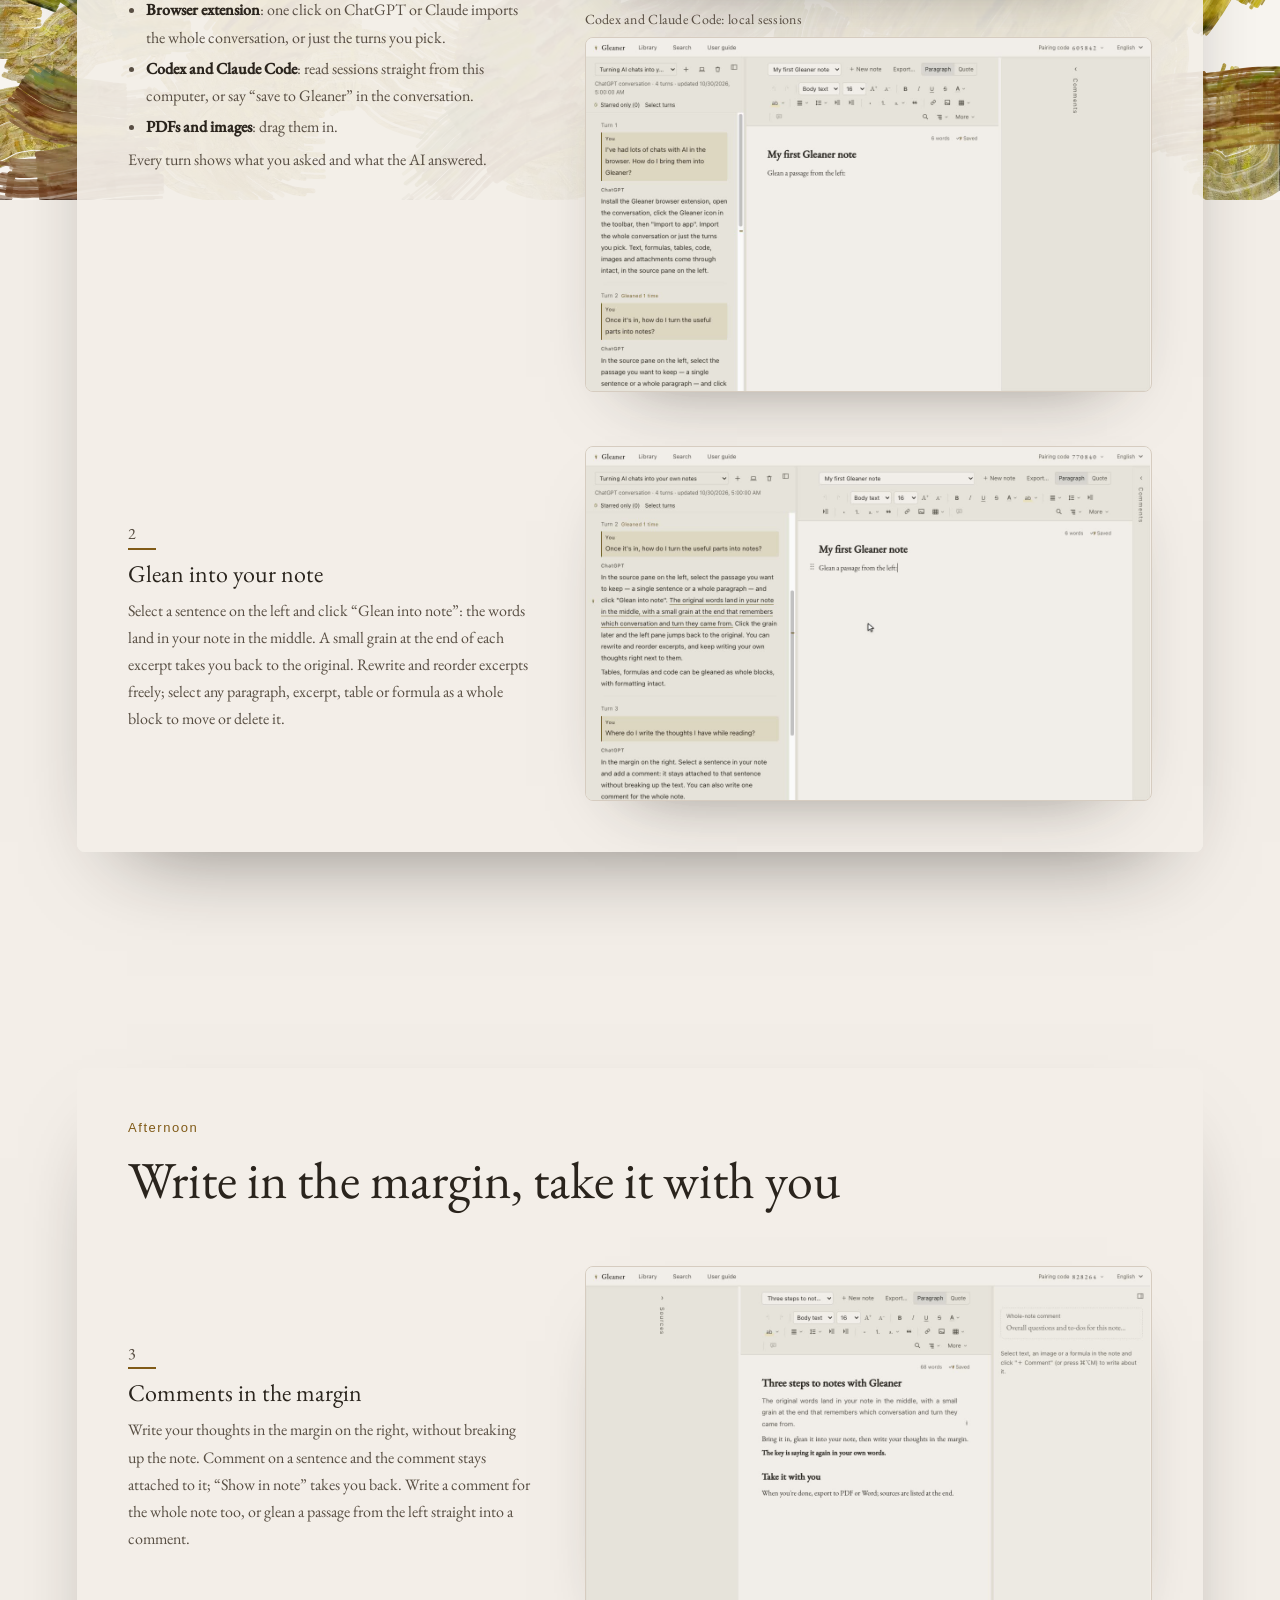
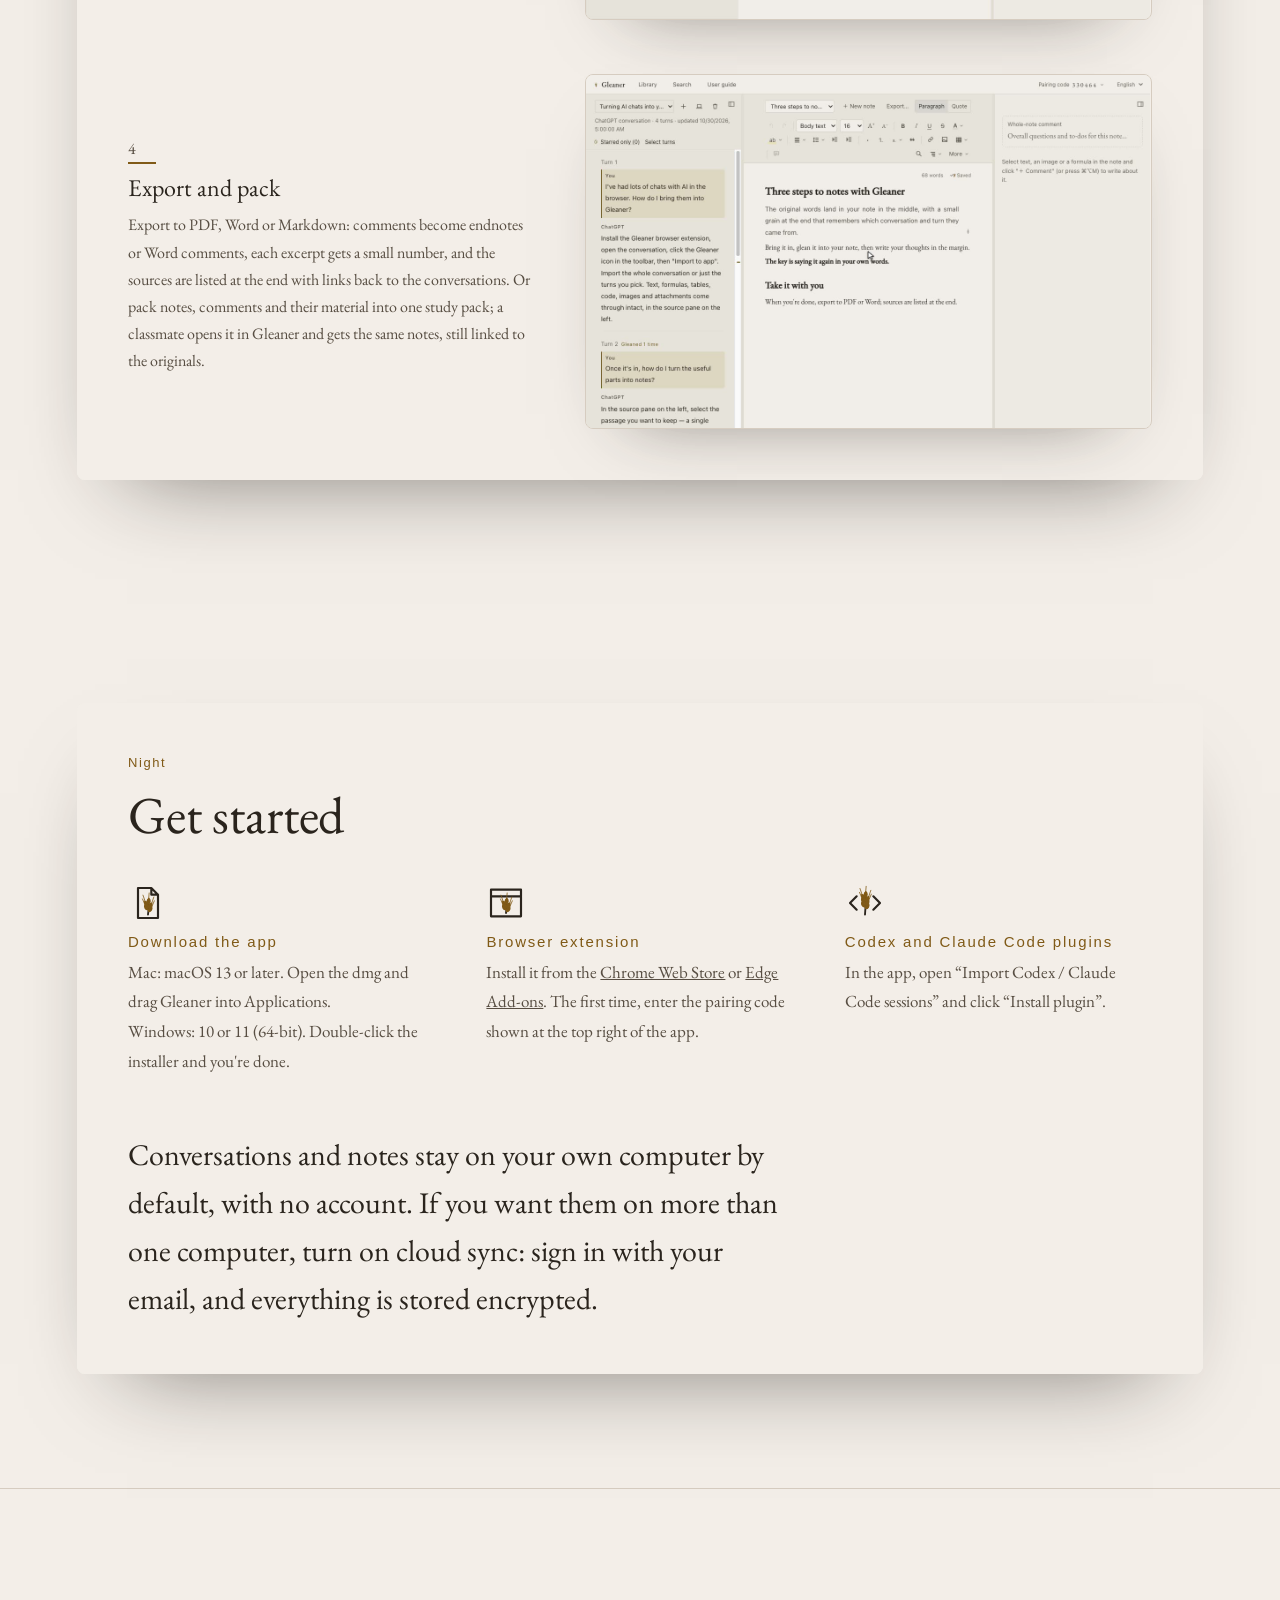
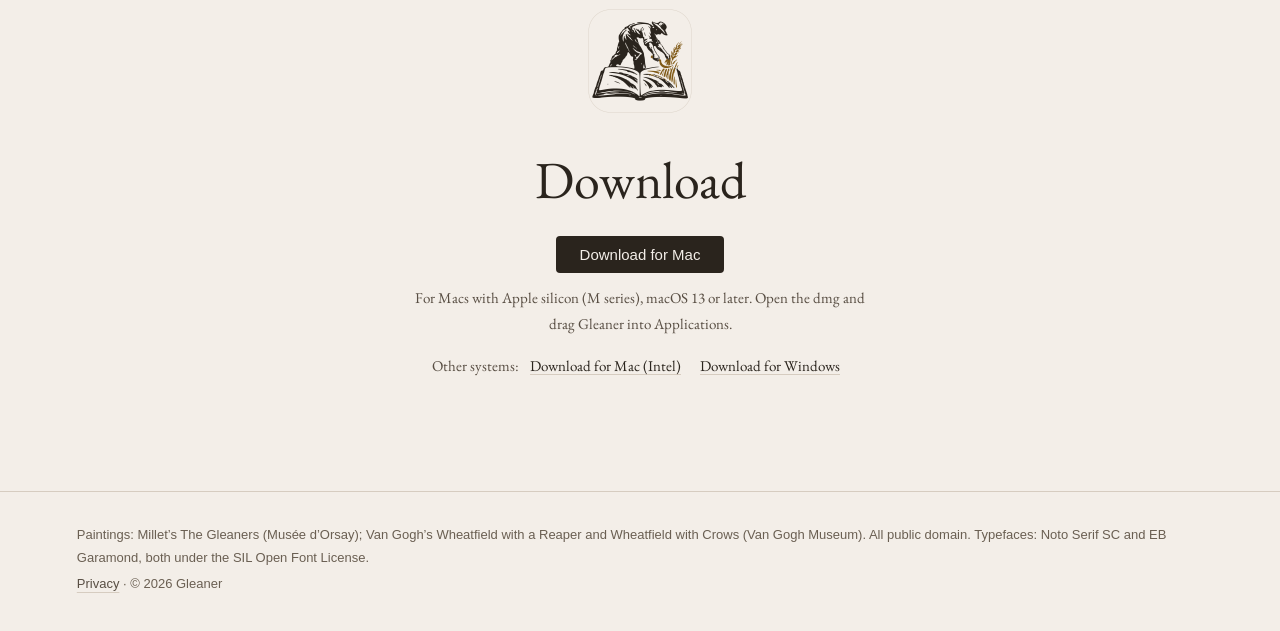
==== commit 42d44c34: "Homepage and privacy for 0.4.0: cloud sync, Intel Mac download Co-Authored-By: Claude Opus 5.5 <nore" ====
--- a/index.html
+++ b/index.html
@@ -163,7 +163,7 @@
               </li>
             </ol>
           </article>
-          <p class="big local-line" data-reveal><span lang="zh-CN">对话和笔记都只存在你自己的电脑上，不上传，不需要注册。</span><span lang="en">Conversations and notes stay on your own computer. Nothing is uploaded, and there is no account.</span></p>
+          <p class="big local-line" data-reveal><span lang="zh-CN">对话和笔记默认只存在你自己的电脑上，不需要注册。想在几台电脑之间同步，可以自己开云同步：用邮箱登录，内容加密存放。</span><span lang="en">Conversations and notes stay on your own computer by default, with no account. If you want them on more than one computer, turn on cloud sync: sign in with your email, and everything is stored encrypted.</span></p>
           </div>
         </div>
       </div>
@@ -185,6 +185,13 @@
           <span lang="en">For Macs with Apple silicon (M series), macOS 13 or later. Open the dmg and drag Gleaner into Applications.</span>
         </p>
       </div>
+      <div class="get-one" data-os="mac-x64" id="get-mac-x64">
+        <a class="btn" data-releases href="https://github.com/Thomas-Melonesoda/gleaner/releases/latest/download/Gleaner-x64.dmg"><span lang="zh-CN">下载 Mac 版（Intel 芯片）</span><span lang="en">Download for Mac (Intel)</span></a>
+        <p class="get-note">
+          <span lang="zh-CN">适用于 Intel 芯片的 Mac，macOS 13 或更新。下载后打开 dmg，把拾穗拖进"应用程序"。</span>
+          <span lang="en">For Macs with an Intel processor, macOS 13 or later. Open the dmg and drag Gleaner into Applications.</span>
+        </p>
+      </div>
       <div class="get-one" data-os="win-x64" id="get-win-x64">
         <a class="btn" data-releases href="https://github.com/Thomas-Melonesoda/gleaner/releases/latest/download/Gleaner-Setup-x64.exe"><span lang="zh-CN">下载 Windows 版</span><span lang="en">Download for Windows</span></a>
         <p class="get-note">
